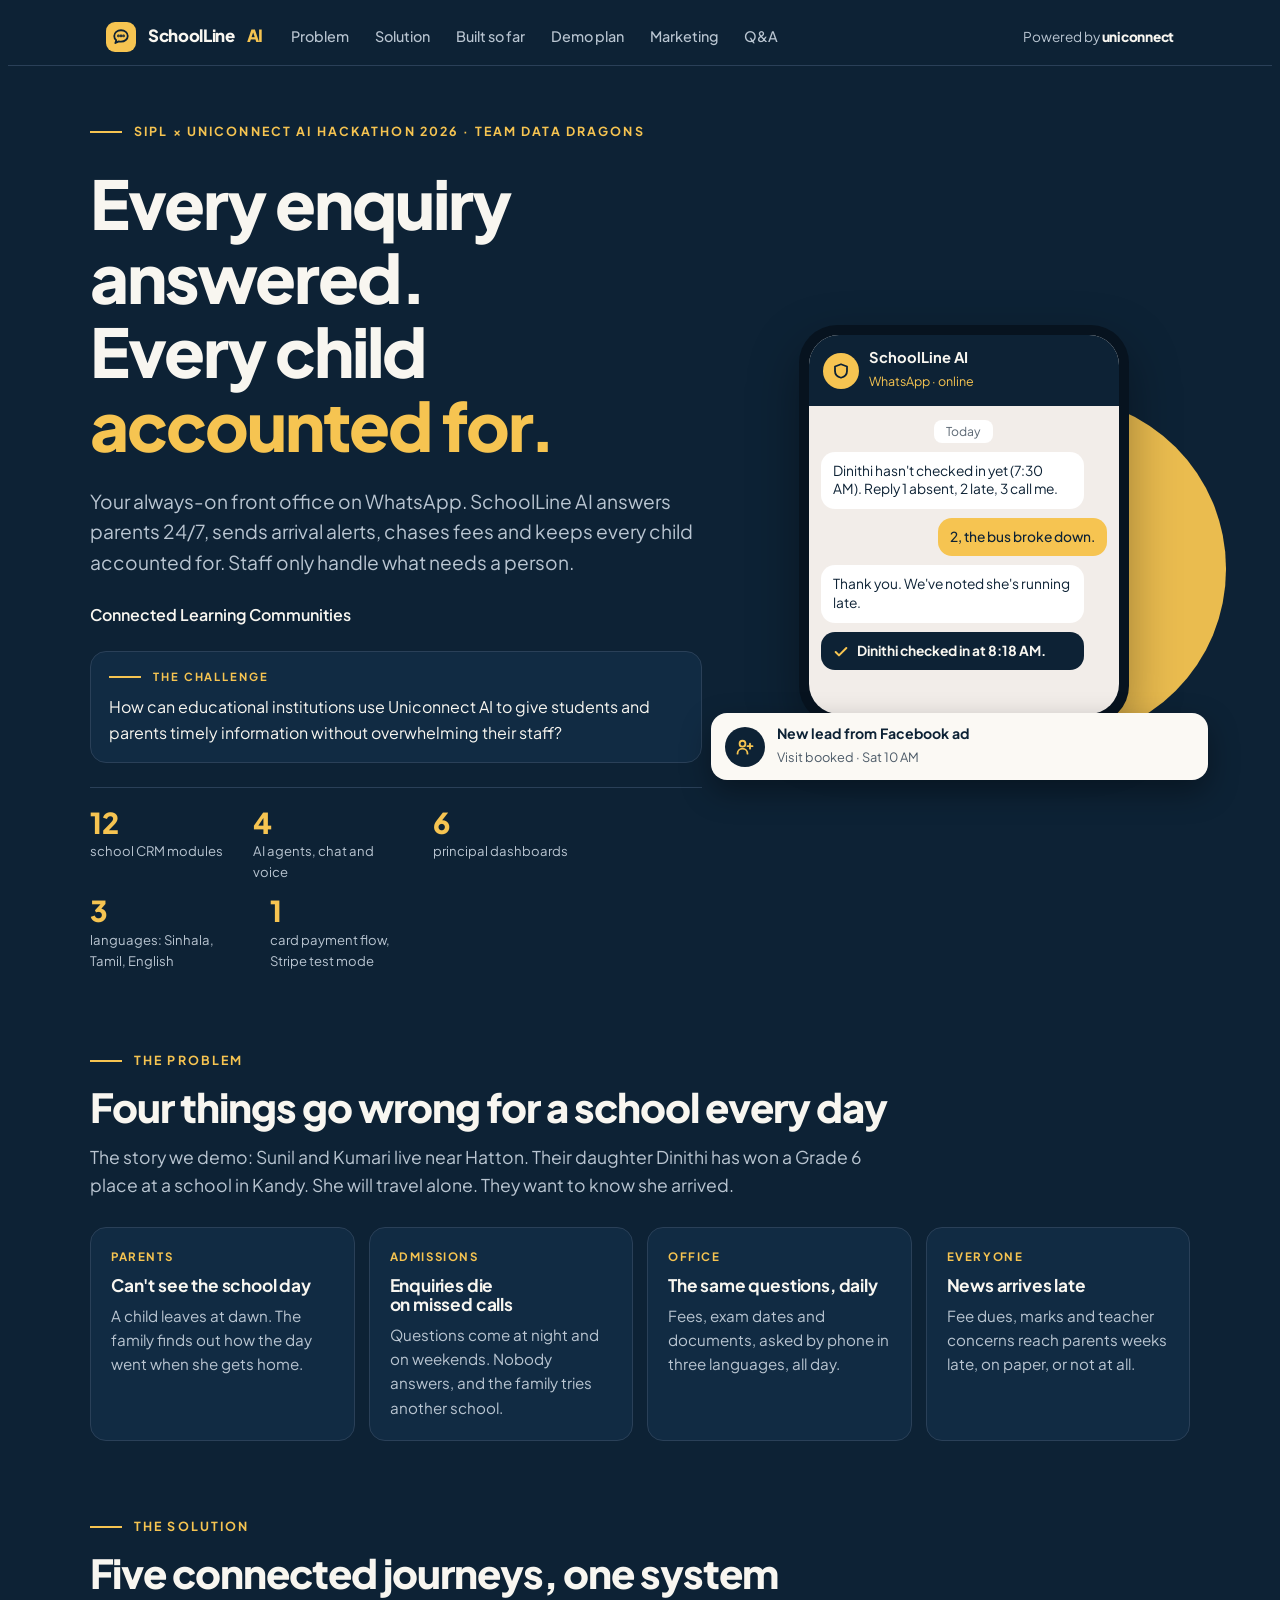
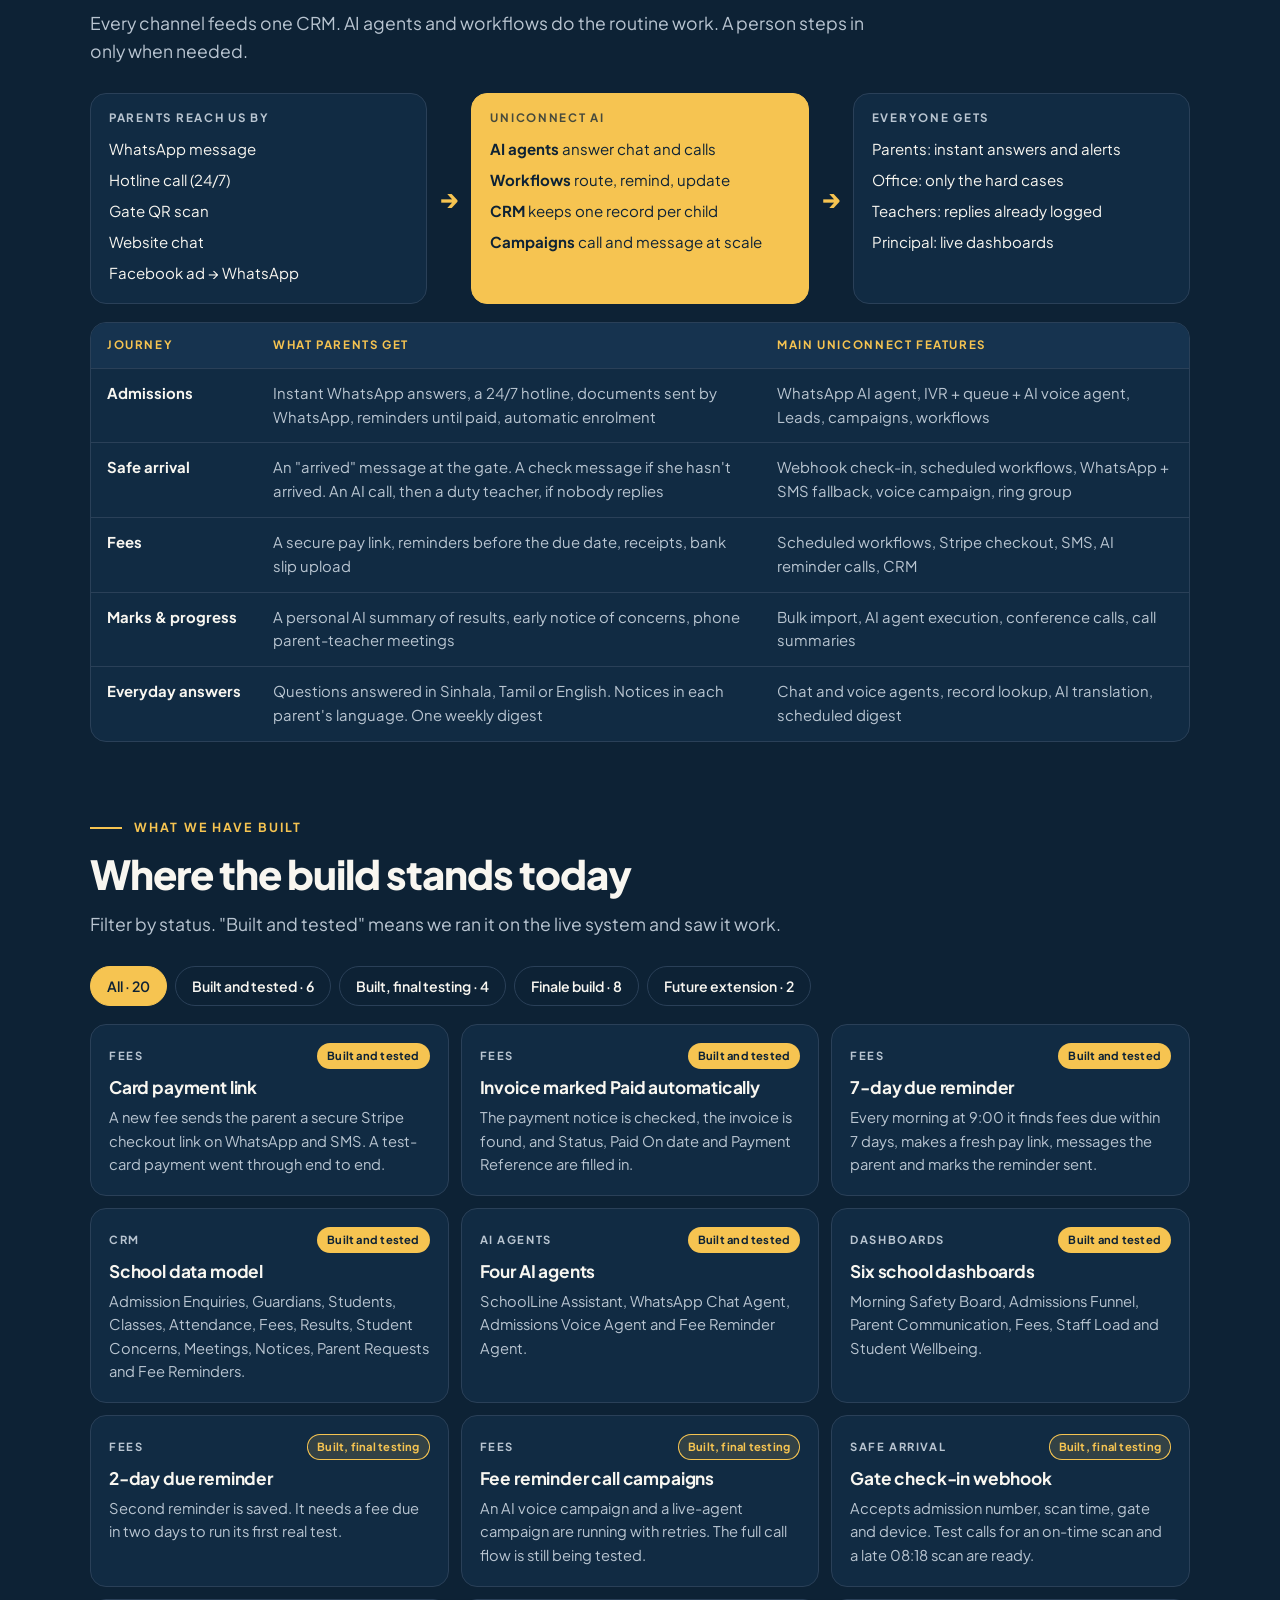
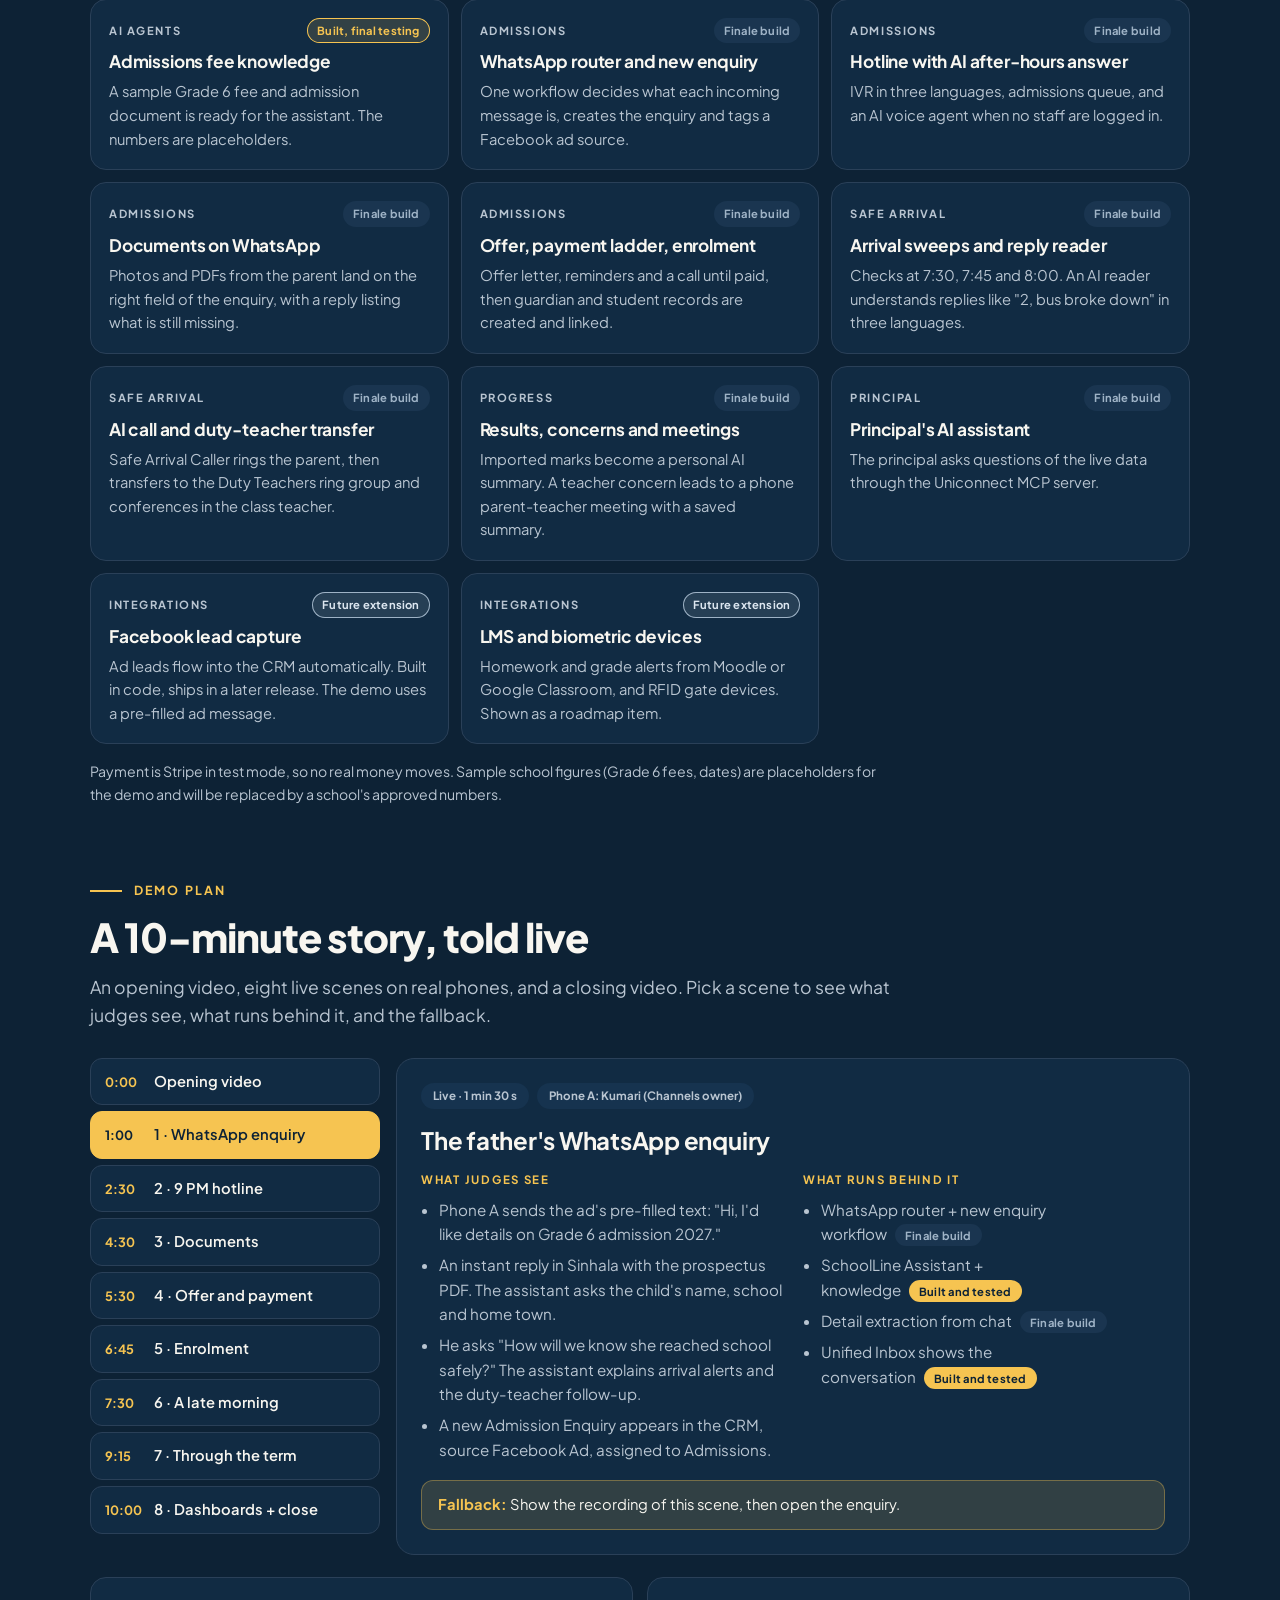
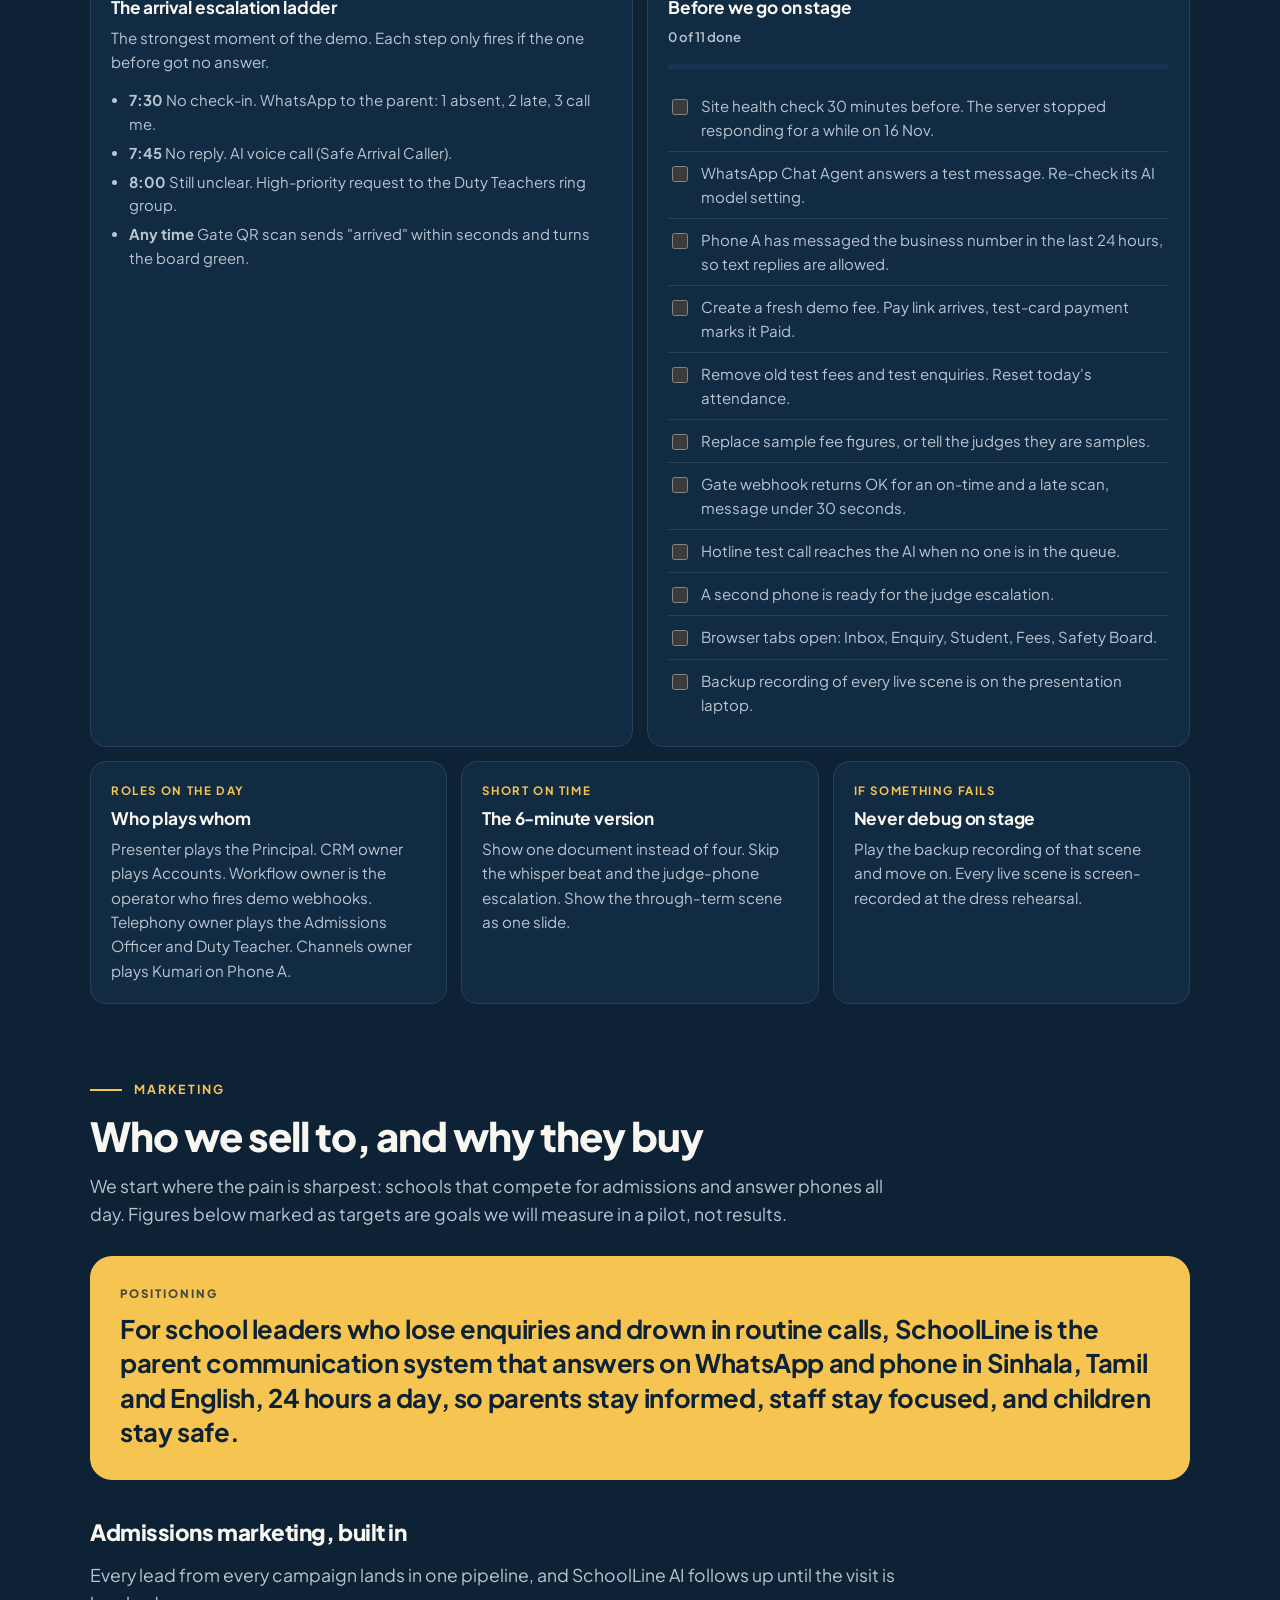
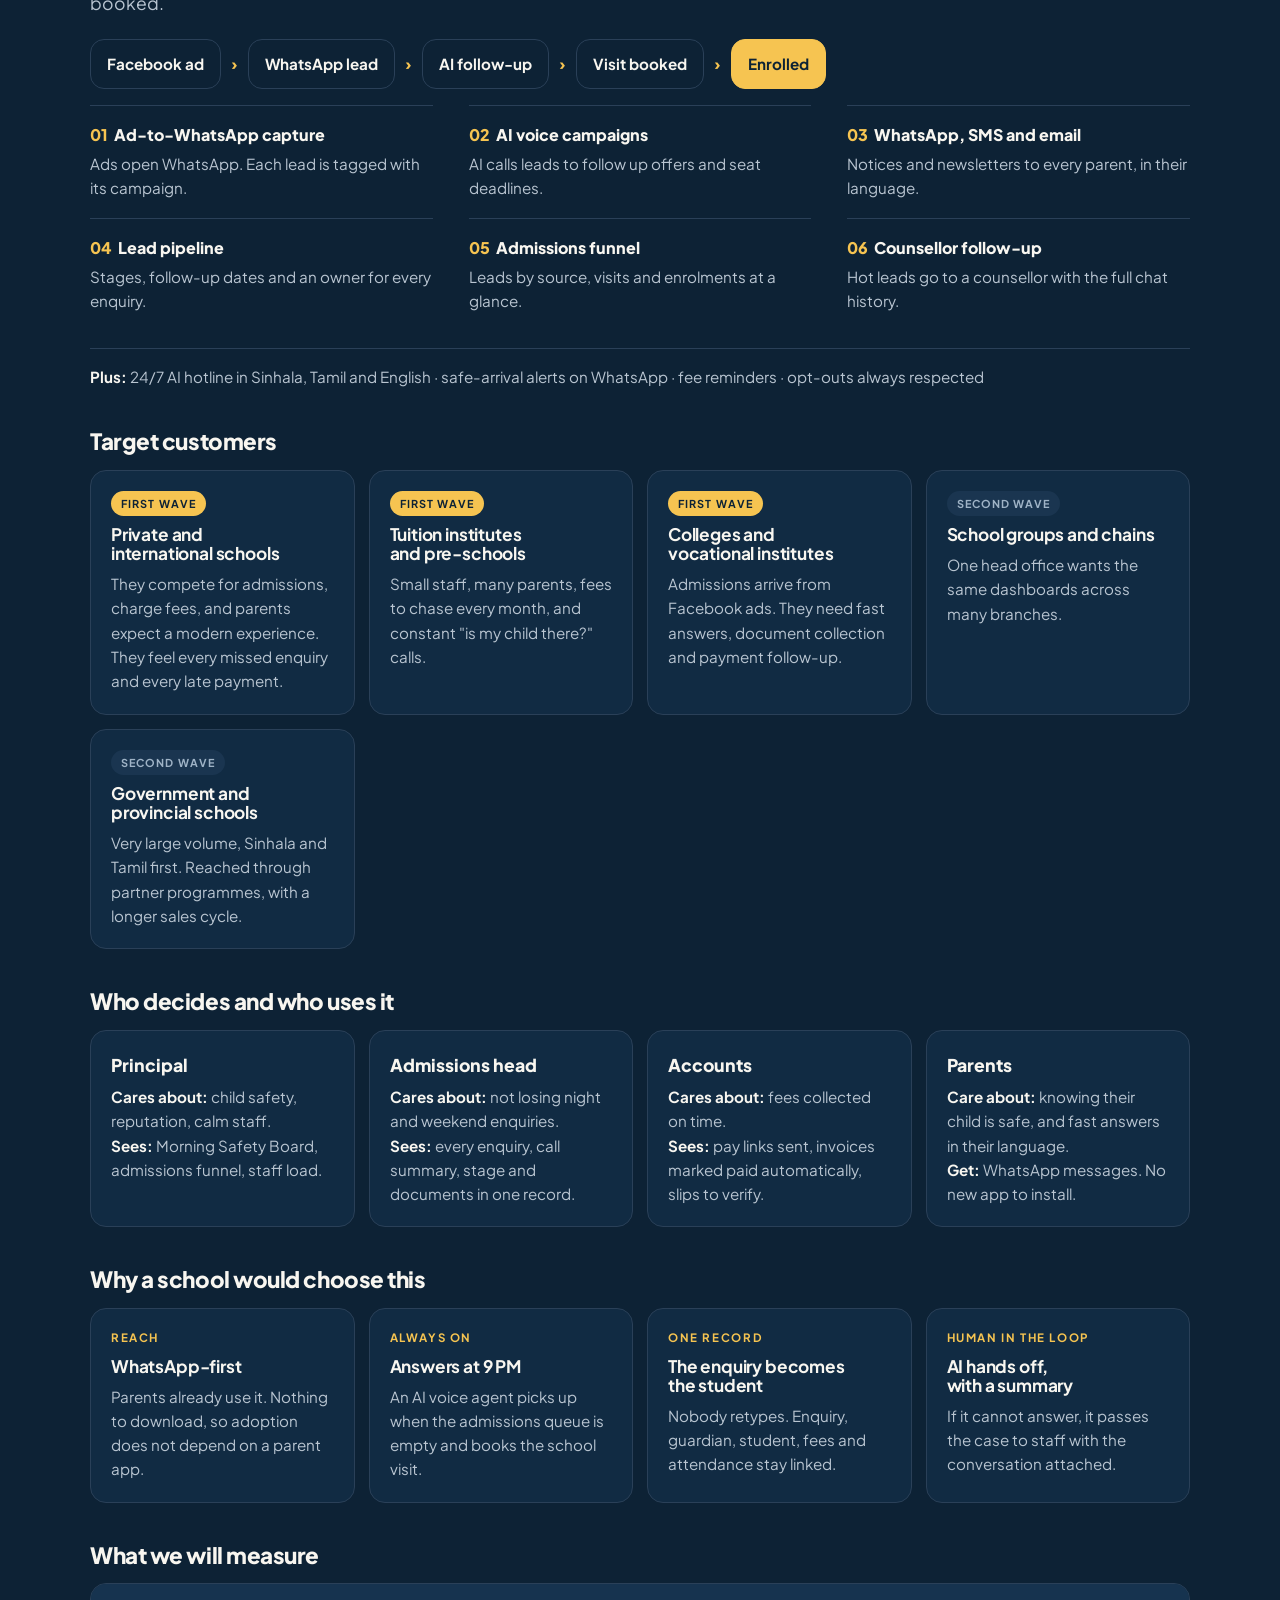
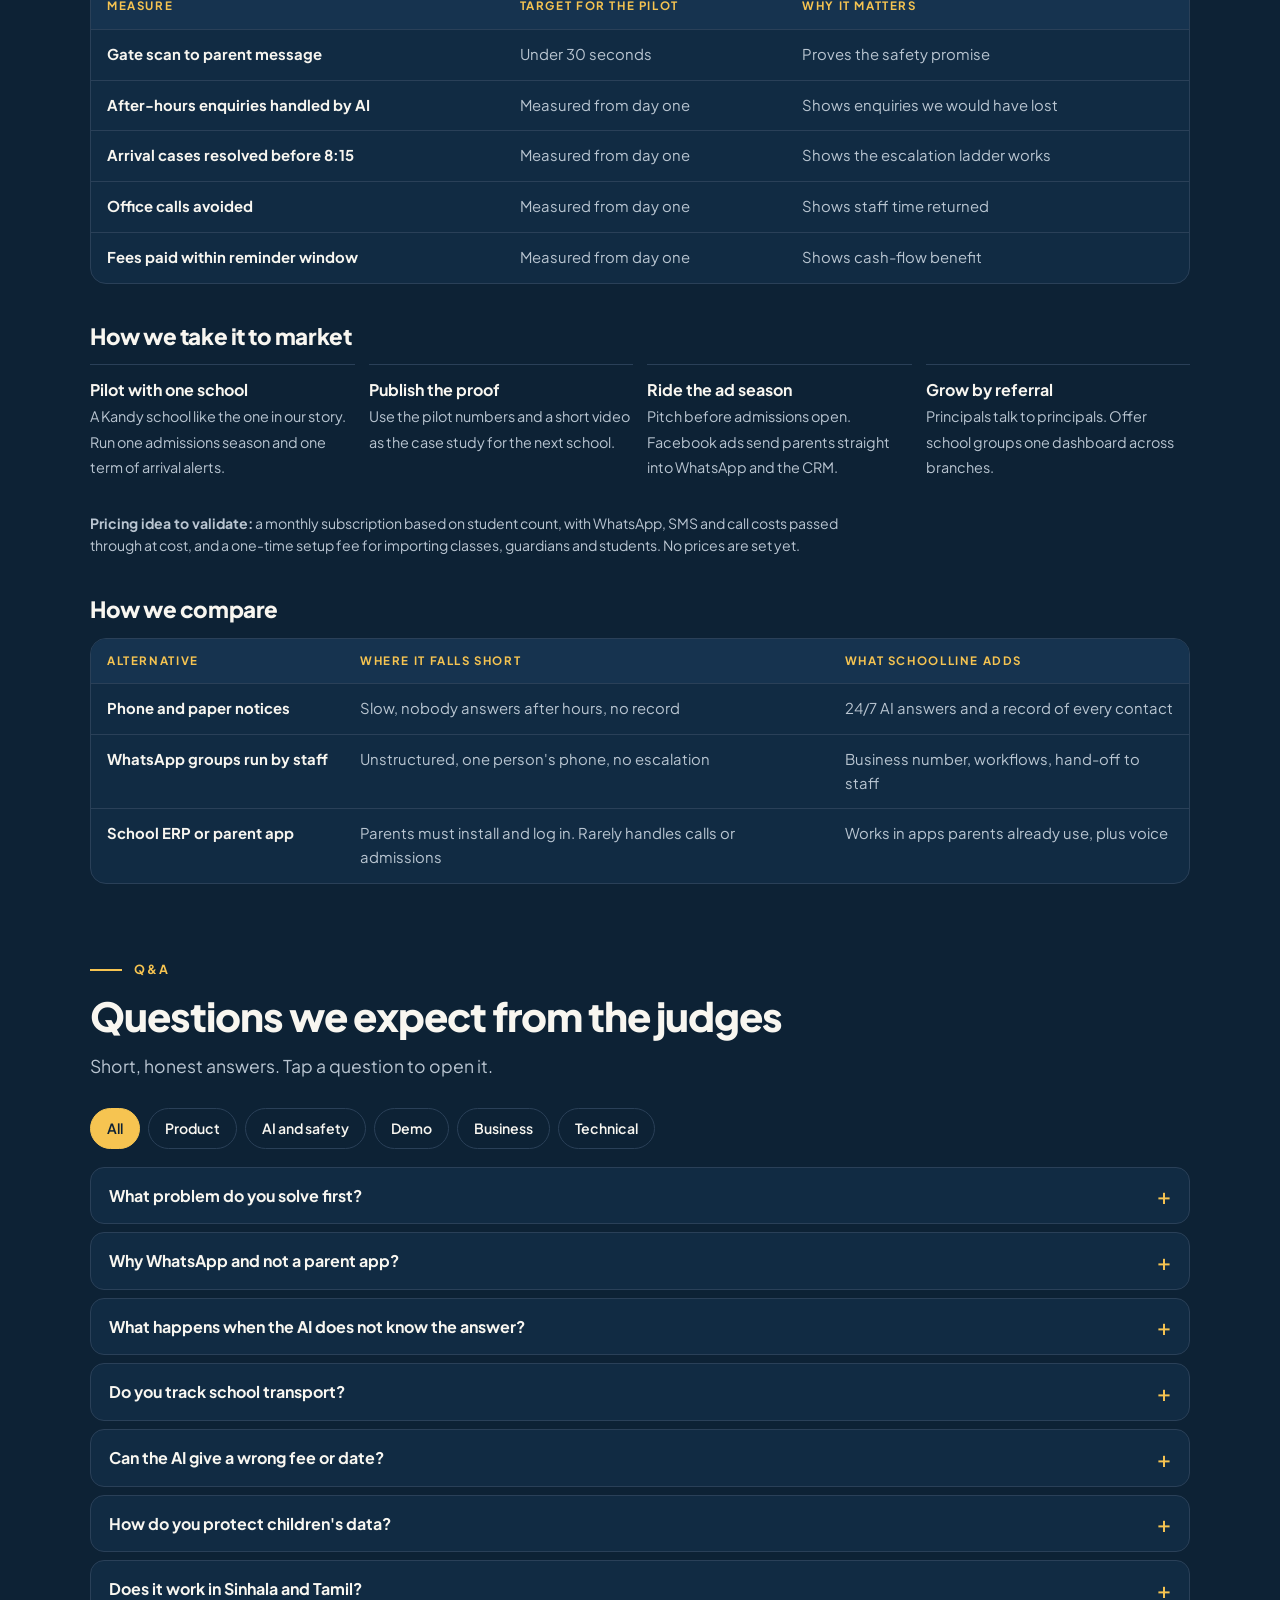
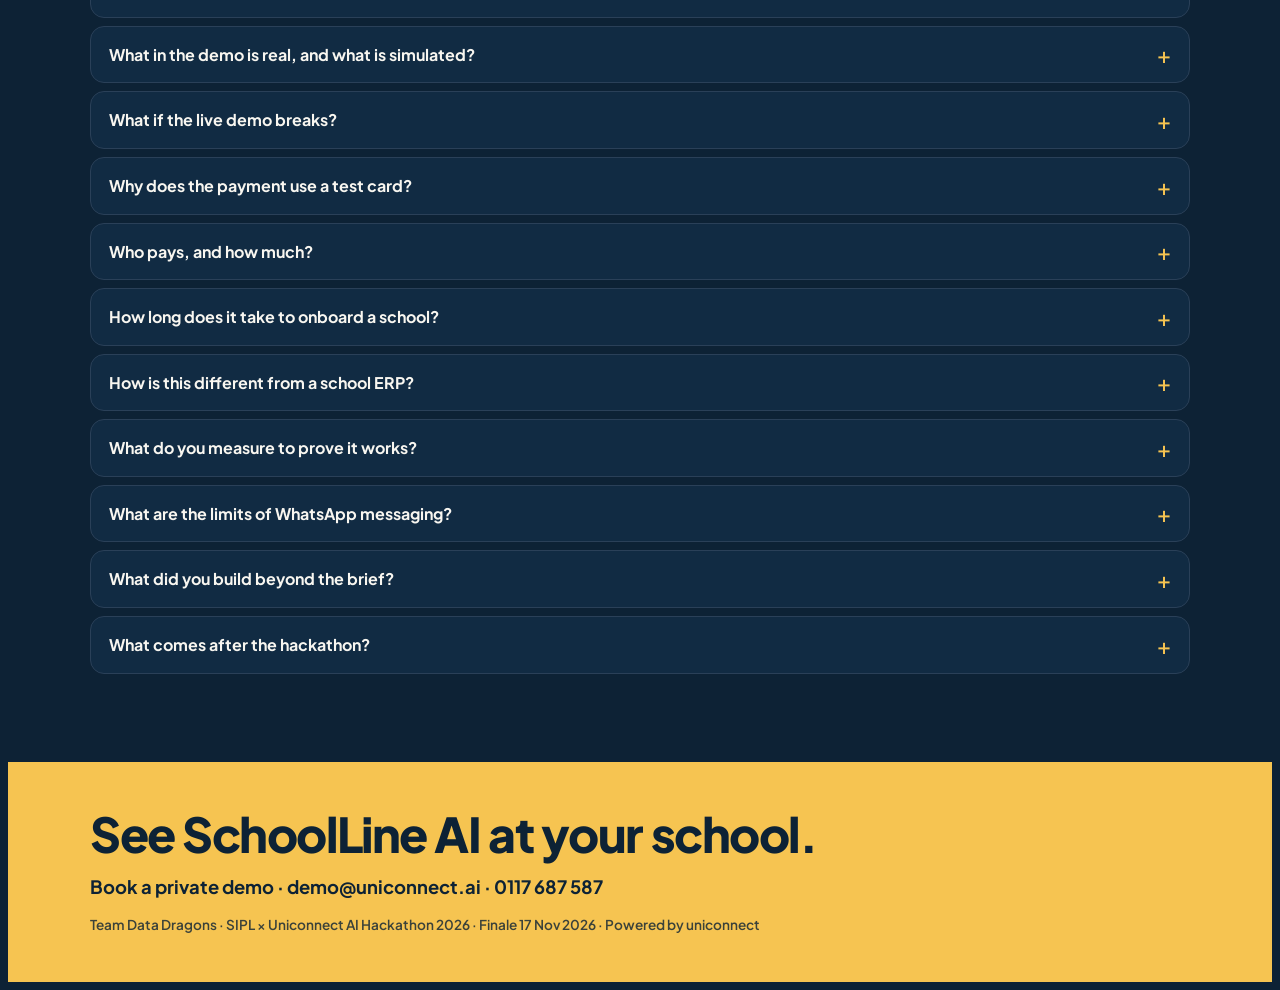
==== index.html @ f1847845 "UC-000: feat: add SchoolLine demo site" ====
<!doctype html>
<html lang="en">
<head>
<meta charset="utf-8">
<meta name="viewport" content="width=device-width, initial-scale=1, viewport-fit=cover">
<title>SchoolLine Demo Hub</title>
<link rel="stylesheet" href="https://fonts.googleapis.com/css2?family=Plus+Jakarta+Sans:wght@400;500;600;700;800&display=swap">
<style>
/* Look: matches the SchoolLine AI leaflet. Deep navy ground, warm yellow as the single accent, off-white type, cream chat panel.
   One committed dark theme by design. Layout: sticky nav > hero with phone mock > Problem > Solution > Built so far > Demo plan > Marketing > Q&A > yellow CTA band. */
:root{
  --bg:#0D2235; --surface:#112B43; --surface2:#16334F; --fg:#F8F6F0; --muted:#B9C5D1; --line:#2A4058;
  --accent:#F6C451; --accent-ink:#0D2235; --accent-soft:rgba(246,196,81,.14);
  --plan:#9FB3C6; --plan-soft:#1A3550; --poc:#DCE6F0; --poc-soft:rgba(220,230,240,.1);
  --cream:#F2EDE9; --ink:#0D2235; --rim:#07131F;
  --display:"Plus Jakarta Sans","Segoe UI",system-ui,sans-serif; --body:"Plus Jakarta Sans","Segoe UI",system-ui,sans-serif; --mono:"Plus Jakarta Sans","Segoe UI",system-ui,sans-serif;
  color-scheme:dark;
}
*{box-sizing:border-box}
html{scroll-behavior:smooth;scroll-padding-top:70px}
body{background:var(--bg);color:var(--fg);font-family:var(--body);font-size:16px;line-height:1.6;
  padding-left:max(16px,env(safe-area-inset-left,0px));padding-right:max(16px,env(safe-area-inset-right,0px));padding-block:0 0}
body::before{content:"";position:fixed;inset:0 0 auto;height:env(safe-area-inset-top,0px);z-index:30;background:var(--bg)}
h1,h2,h3{font-family:var(--display);line-height:1.1;text-wrap:balance;margin:0}
h1{font-size:clamp(2.4rem,6.4vw,4.2rem);font-weight:800;letter-spacing:-.03em}
h2{font-size:clamp(1.7rem,3.8vw,2.5rem);font-weight:800;letter-spacing:-.025em}
h3{font-size:1.08rem;font-weight:700;letter-spacing:-.01em}
h1 em,h2 em{font-style:normal;color:var(--accent)}
p{margin:0}
a{color:var(--accent)}
.wrap{max-width:1100px;margin-inline:auto}
.eyebrow{display:flex;align-items:center;gap:12px;font-size:.78rem;font-weight:700;letter-spacing:.17em;text-transform:uppercase;color:var(--accent)}
.eyebrow::before{content:"";width:32px;height:2px;background:var(--accent);flex:none}
.lede{font-size:1.1rem;color:var(--muted);max-width:62ch}
section{padding-block:68px 8px}
.sec-head{display:flex;flex-direction:column;gap:14px;margin-bottom:28px}

/* brand mark */
.logo{display:inline-flex;align-items:center;gap:12px;font-weight:800;font-size:1.25rem;letter-spacing:-.02em;white-space:nowrap;color:var(--fg);text-decoration:none}
.logo i{width:38px;height:38px;border-radius:11px;background:var(--accent);display:grid;place-items:center;flex:none}
.logo b{color:var(--accent);font-weight:800}

/* nav */
nav{position:sticky;top:env(safe-area-inset-top,0px);z-index:20;background:var(--bg);border-bottom:1px solid var(--line);margin-inline:calc(-1*max(16px,env(safe-area-inset-left,0px)))}
nav .in{max-width:1100px;margin-inline:auto;display:flex;gap:2px;overflow-x:auto;padding:10px max(16px,env(safe-area-inset-left,0px));align-items:center}
nav .logo{margin-right:14px;font-size:1.05rem}
nav .logo i{width:30px;height:30px;border-radius:9px}
nav a.l{white-space:nowrap;text-decoration:none;color:var(--muted);font-size:.9rem;font-weight:500;padding:7px 12px;border-radius:99px}
nav a.l:hover,nav a.l:focus-visible{background:var(--surface2);color:var(--fg);outline:none}
nav .pw{margin-left:auto;white-space:nowrap;font-size:.85rem;color:var(--muted);padding-left:14px}
nav .pw b{color:var(--fg);font-weight:800;letter-spacing:-.02em}

/* hero */
.hero{padding-block:56px 12px;display:grid;grid-template-columns:minmax(0,1.15fr) minmax(0,.85fr);gap:36px;align-items:center}
@media (max-width:900px){.hero{grid-template-columns:1fr}}
.hero-text{display:flex;flex-direction:column;gap:24px}
.hero .lede{font-size:1.2rem;color:var(--muted)}
.hero .sub-tag{font-weight:600;color:var(--fg)}
.facts{display:flex;flex-wrap:wrap;gap:14px 30px;border-top:1px solid var(--line);padding-top:20px}
.facts div{display:flex;flex-direction:column}
.facts b{font-size:1.8rem;line-height:1;font-weight:800;color:var(--accent)}
.facts span{font-size:.82rem;color:var(--muted);max-width:15ch;margin-top:4px}
.challenge{border:1px solid var(--line);border-radius:16px;padding:16px 18px;max-width:64ch;background:var(--surface)}
.challenge .eyebrow{margin-bottom:8px;font-size:.7rem}

/* phone mock (same chat as the leaflet) */
.phone-wrap{position:relative;display:grid;place-items:center;padding:12px 0 56px}
.phone-wrap::before{content:"";position:absolute;width:76%;aspect-ratio:1;border-radius:50%;background:var(--accent);right:-8%;top:18%;opacity:.95}
.phone{position:relative;width:min(100%,330px);background:var(--rim);border-radius:38px;padding:10px;box-shadow:0 20px 50px rgba(0,0,0,.35)}
.phone .scr{border-radius:30px;overflow:hidden;background:var(--cream)}
.ph-head{background:var(--bg);display:flex;align-items:center;gap:10px;padding:14px 14px}
.ph-head .av{width:36px;height:36px;border-radius:50%;background:var(--accent);display:grid;place-items:center;flex:none}
.ph-head b{display:block;font-size:.92rem;line-height:1.2}
.ph-head span{font-size:.78rem;color:var(--accent)}
.chat{padding:14px 12px 44px;display:flex;flex-direction:column;gap:9px;color:var(--ink);font-size:.86rem;line-height:1.35}
.chat .day{align-self:center;background:#fff;border-radius:8px;padding:3px 12px;font-size:.76rem;color:#5a6672}
.bub{border-radius:14px;padding:10px 12px;max-width:92%;background:#fff}
.bub.out{background:var(--accent);align-self:flex-end;font-weight:500}
.bub.dark{background:var(--bg);color:var(--fg);font-weight:700;display:flex;gap:8px;align-items:flex-start}
.bub.dark svg{flex:none;margin-top:2px}
.lead-card{position:absolute;left:-6%;right:-4%;bottom:0;background:#FBF9F4;color:var(--ink);border-radius:16px;padding:12px 14px;display:flex;gap:12px;align-items:center;box-shadow:0 12px 30px rgba(0,0,0,.35)}
.lead-card .ic{width:40px;height:40px;border-radius:50%;background:var(--bg);display:grid;place-items:center;flex:none}
.lead-card b{display:block;font-size:.88rem;line-height:1.25}
.lead-card span{font-size:.8rem;color:#4d5b68}
@media (max-width:900px){.lead-card{left:0;right:0}.phone-wrap::before{right:-2%}}

/* pipeline strip (from the leaflet) */
.pipe{display:flex;flex-wrap:wrap;gap:10px;align-items:center;margin-top:6px}
.pipe span{border:1px solid var(--line);border-radius:14px;padding:12px 16px;font-weight:700;text-align:center;font-size:.95rem}
.pipe span.last{background:var(--accent);color:var(--accent-ink);border-color:var(--accent)}
.pipe i{font-style:normal;color:var(--accent);font-weight:800}

/* grids + cards */
.grid{display:grid;gap:14px;grid-template-columns:repeat(auto-fit,minmax(230px,1fr))}
.card{background:var(--surface);border:1px solid var(--line);border-radius:16px;padding:20px;display:flex;flex-direction:column;gap:9px;min-width:0}
.card p{color:var(--muted);font-size:.95rem}
.card .k{font-size:.72rem;font-weight:700;color:var(--accent);letter-spacing:.14em;text-transform:uppercase}
.card ul{color:var(--muted)}

/* journeys table */
.tw{overflow-x:auto;border:1px solid var(--line);border-radius:16px;background:var(--surface)}
table{border-collapse:collapse;width:100%;min-width:680px;font-size:.93rem}
th,td{text-align:left;padding:13px 16px;border-bottom:1px solid var(--line);vertical-align:top}
th{font-size:.72rem;font-weight:700;text-transform:uppercase;letter-spacing:.14em;color:var(--accent);background:var(--surface2)}
td{color:var(--muted)}
tr:last-child td{border-bottom:0}
td:first-child{font-weight:700;white-space:nowrap;color:var(--fg)}

/* flow */
.flow{display:grid;grid-template-columns:1fr auto 1fr auto 1fr;gap:12px;align-items:stretch}
.flow .col{background:var(--surface);border:1px solid var(--line);border-radius:16px;padding:18px;min-width:0}
.flow .col h3{font-size:.72rem;text-transform:uppercase;letter-spacing:.15em;color:var(--muted);font-weight:700;margin-bottom:12px}
.flow .col.core{background:var(--accent);border-color:var(--accent);color:var(--accent-ink)}
.flow .col.core h3{color:var(--accent-ink);opacity:.75}
.flow ul{list-style:none;margin:0;padding:0;display:flex;flex-direction:column;gap:7px;font-size:.94rem}
.flow .arrow{align-self:center;color:var(--accent);font-size:1.6rem;font-weight:800}
@media (max-width:760px){.flow{grid-template-columns:1fr}.flow .arrow{transform:rotate(90deg);justify-self:center}}

/* status board */
.chips{display:flex;flex-wrap:wrap;gap:8px;margin-bottom:18px}
.chip{font:inherit;font-size:.88rem;font-weight:600;border:1px solid var(--line);background:transparent;color:var(--fg);padding:8px 16px;border-radius:99px;cursor:pointer}
.chip:hover{border-color:var(--accent)}
.chip[aria-pressed="true"]{background:var(--accent);border-color:var(--accent);color:var(--accent-ink)}
.chip:focus-visible,.scene-btn:focus-visible,summary:focus-visible,.check input:focus-visible{outline:2px solid var(--accent);outline-offset:2px}
.status-list{display:grid;gap:12px;grid-template-columns:repeat(auto-fill,minmax(300px,1fr))}
.item{background:var(--surface);border:1px solid var(--line);border-radius:16px;padding:18px;display:flex;flex-direction:column;gap:9px;min-width:0}
.item .top{display:flex;justify-content:space-between;gap:10px;align-items:center}
.item .area{font-size:.7rem;font-weight:700;text-transform:uppercase;letter-spacing:.14em;color:var(--muted)}
.item p{color:var(--muted);font-size:.92rem}
.badge{font-size:.7rem;font-weight:700;padding:4px 10px;border-radius:99px;white-space:nowrap;letter-spacing:.02em}
.b-built{background:var(--accent);color:var(--accent-ink)}
.b-testing{background:var(--accent-soft);color:var(--accent);box-shadow:inset 0 0 0 1px var(--accent)}
.b-planned{background:var(--plan-soft);color:var(--plan)}
.b-poc{background:var(--poc-soft);color:var(--poc);box-shadow:inset 0 0 0 1px var(--plan)}
.note{font-size:.88rem;color:var(--muted);margin-top:16px;max-width:80ch}

/* demo plan */
.demo{display:grid;grid-template-columns:290px 1fr;gap:16px;align-items:start}
@media (max-width:820px){.demo{grid-template-columns:1fr}}
.scenes{display:flex;flex-direction:column;gap:6px}
@media (max-width:820px){.scenes{flex-direction:row;overflow-x:auto;padding-bottom:6px}.scene-btn{min-width:210px}}
.scene-btn{font:inherit;text-align:left;border:1px solid var(--line);background:var(--surface);color:var(--fg);padding:11px 14px;border-radius:12px;cursor:pointer;display:flex;gap:12px;align-items:baseline}
.scene-btn .t{font-size:.8rem;font-weight:700;color:var(--accent);min-width:2.9em}
.scene-btn .n{font-size:.92rem;font-weight:600}
.scene-btn[aria-selected="true"]{border-color:var(--accent);background:var(--accent);color:var(--accent-ink)}
.scene-btn[aria-selected="true"] .t{color:var(--accent-ink)}
.panel{background:var(--surface);border:1px solid var(--line);border-radius:18px;padding:24px;display:flex;flex-direction:column;gap:18px;min-width:0}
.panel .meta{display:flex;flex-wrap:wrap;gap:8px;align-items:center}
.pill{font-size:.72rem;font-weight:700;padding:4px 12px;border-radius:99px;background:var(--surface2);color:var(--muted)}
.cols2{display:grid;gap:20px;grid-template-columns:repeat(auto-fit,minmax(240px,1fr))}
.panel h4{margin:0 0 8px;font-size:.72rem;text-transform:uppercase;letter-spacing:.15em;color:var(--accent);font-weight:700}
.panel ul{margin:0;padding-left:18px;display:flex;flex-direction:column;gap:7px;font-size:.95rem;color:var(--muted)}
.panel li .badge{margin-left:8px}
.fallback{background:var(--accent-soft);border:1px solid rgba(246,196,81,.35);border-radius:12px;padding:12px 16px;font-size:.92rem}
.fallback b{color:var(--accent)}
.ladder{display:grid;gap:14px;grid-template-columns:repeat(auto-fit,minmax(260px,1fr));margin-top:22px}
.check{display:flex;gap:10px;align-items:flex-start;padding:9px 0;border-bottom:1px solid var(--line);font-size:.94rem;cursor:pointer;color:var(--muted)}
.check:last-child{border-bottom:0}
.check input{margin-top:5px;accent-color:var(--accent);width:16px;height:16px;flex:none}
.check input:checked+span{text-decoration:line-through;opacity:.6}
.prog{font-size:.82rem;font-weight:600;color:var(--muted)}
.bar{height:6px;border-radius:99px;background:var(--surface2);overflow:hidden;margin:8px 0 6px}
.bar i{display:block;height:100%;background:var(--accent);width:0;transition:width .25s}

/* marketing */
.persona{display:flex;flex-direction:column;gap:6px}
.persona .who{font-weight:800;font-size:1.1rem}
.persona b{color:var(--fg)}
.seg-tier{font-size:.68rem;font-weight:700;letter-spacing:.1em;text-transform:uppercase;padding:4px 10px;border-radius:99px;width:fit-content;background:var(--accent);color:var(--accent-ink)}
.seg-tier.later{background:var(--plan-soft);color:var(--plan)}
.pos{background:var(--accent);color:var(--accent-ink);border-radius:22px;padding:30px;font-size:clamp(1.15rem,2.6vw,1.6rem);line-height:1.35;font-weight:700;letter-spacing:-.015em;margin-bottom:22px}
.pos small{display:block;font-size:.72rem;letter-spacing:.17em;text-transform:uppercase;margin-bottom:10px;font-weight:800;opacity:.75}
.sub{margin-top:40px;display:flex;flex-direction:column;gap:16px}
.sub>h3{font-size:1.4rem;font-weight:800;letter-spacing:-.02em}
.steps{display:grid;gap:14px;grid-template-columns:repeat(auto-fit,minmax(210px,1fr))}
.step{border-top:1px solid var(--line);padding-top:12px}
.step b{display:block;font-weight:700}
.step span{font-size:.9rem;color:var(--muted)}
.toolkit{display:grid;gap:0 36px;grid-template-columns:repeat(auto-fit,minmax(290px,1fr))}
.tk{border-top:1px solid var(--line);padding:16px 0 18px}
.tk b{font-weight:800}
.tk b i{font-style:normal;color:var(--accent);margin-right:6px}
.tk p{color:var(--muted);font-size:.95rem;margin-top:4px}
.plus{color:var(--muted);border-top:1px solid var(--line);padding-top:16px;font-size:.95rem}
.plus b{color:var(--fg)}

/* Q&A */
.qa{display:flex;flex-direction:column;gap:8px}
details{background:var(--surface);border:1px solid var(--line);border-radius:14px;padding:0 18px}
details[open]{border-color:var(--accent)}
summary{cursor:pointer;padding:15px 0;font-weight:700;list-style:none;display:flex;justify-content:space-between;gap:12px;align-items:center}
summary::-webkit-details-marker{display:none}
summary::after{content:"+";color:var(--accent);font-size:1.4rem;font-weight:500;flex:none;line-height:1}
details[open] summary::after{content:"–"}
details .ans{padding:0 0 18px;color:var(--muted);font-size:.96rem;max-width:75ch}
details .ans p+p{margin-top:8px}

/* closing CTA band, full width like the leaflet footer */
.cta{background:var(--accent);color:var(--accent-ink);margin:80px calc(-1*max(16px,env(safe-area-inset-left,0px))) 0;padding:46px max(16px,env(safe-area-inset-left,0px));padding-bottom:calc(46px + env(safe-area-inset-bottom,0px))}
.cta .in{max-width:1100px;margin-inline:auto;display:flex;flex-direction:column;gap:12px}
.cta h2{font-size:clamp(1.9rem,4.4vw,3rem);letter-spacing:-.03em}
.cta p{font-size:1.15rem;font-weight:700}
.cta small{font-size:.85rem;font-weight:600;opacity:.8}
@media (prefers-reduced-motion:reduce){html{scroll-behavior:auto}.bar i{transition:none}}
</style>
</head>
<body>
<nav><div class="in">
  <a class="logo" href="#top"><i aria-hidden="true"><svg width="18" height="18" viewBox="0 0 24 24" fill="none" stroke="#0D2235" stroke-width="2.4" stroke-linecap="round" stroke-linejoin="round"><path d="M12 3c5 0 9 3.4 9 7.6S17 18.2 12 18.2c-1 0-2-.1-2.9-.4L4.5 20l1.2-3.6C4 15.2 3 13 3 10.6 3 6.4 7 3 12 3z"/><circle cx="8.6" cy="10.6" r=".6" fill="#0D2235"/><circle cx="12" cy="10.6" r=".6" fill="#0D2235"/><circle cx="15.4" cy="10.6" r=".6" fill="#0D2235"/></svg></i>SchoolLine <b>AI</b></a>
  <a class="l" href="#problem">Problem</a><a class="l" href="#solution">Solution</a><a class="l" href="#progress">Built so far</a><a class="l" href="#demo">Demo plan</a><a class="l" href="#market">Marketing</a><a class="l" href="#qa">Q&amp;A</a>
  <span class="pw">Powered by <b>uniconnect</b></span>
</div></nav>

<main class="wrap">

<header class="hero" id="top">
  <div class="hero-text">
    <span class="eyebrow">SIPL × Uniconnect AI Hackathon 2026 · Team Data Dragons</span>
    <h1>Every enquiry answered. Every child <em>accounted for.</em></h1>
    <p class="lede">Your always-on front office on WhatsApp. SchoolLine AI answers parents 24/7, sends arrival alerts, chases fees and keeps every child accounted for. Staff only handle what needs a person.</p>
    <p class="sub-tag">Connected Learning Communities</p>
    <div class="challenge"><span class="eyebrow">The challenge</span>How can educational institutions use Uniconnect AI to give students and parents timely information without overwhelming their staff?</div>
    <div class="facts">
      <div><b>12</b><span>school CRM modules</span></div>
      <div><b>4</b><span>AI agents, chat and voice</span></div>
      <div><b>6</b><span>principal dashboards</span></div>
      <div><b>3</b><span>languages: Sinhala, Tamil, English</span></div>
      <div><b>1</b><span>card payment flow, Stripe test mode</span></div>
    </div>
  </div>
  <div class="phone-wrap" aria-label="Example WhatsApp conversation">
    <div class="phone">
      <div class="scr">
        <div class="ph-head"><span class="av"><svg width="18" height="18" viewBox="0 0 24 24" fill="none" stroke="#0D2235" stroke-width="2.4" stroke-linecap="round" stroke-linejoin="round"><path d="M12 3l8 3v6c0 4.5-3.2 7.8-8 9-4.8-1.2-8-4.5-8-9V6z"/></svg></span><div><b>SchoolLine AI</b><span>WhatsApp · online</span></div></div>
        <div class="chat">
          <span class="day">Today</span>
          <div class="bub">Dinithi hasn't checked in yet (7:30 AM). Reply 1 absent, 2 late, 3 call me.</div>
          <div class="bub out">2, the bus broke down.</div>
          <div class="bub">Thank you. We've noted she's running late.</div>
          <div class="bub dark"><svg width="16" height="16" viewBox="0 0 24 24" fill="none" stroke="#F6C451" stroke-width="3" stroke-linecap="round" stroke-linejoin="round"><path d="M4 12l5 5L20 6"/></svg>Dinithi checked in at 8:18 AM.</div>
        </div>
      </div>
    </div>
    <div class="lead-card"><span class="ic"><svg width="20" height="20" viewBox="0 0 24 24" fill="none" stroke="#F6C451" stroke-width="2.2" stroke-linecap="round" stroke-linejoin="round"><circle cx="9" cy="8" r="3.5"/><path d="M3 20c0-3.5 2.7-6 6-6s6 2.5 6 6M18 8v6M15 11h6"/></svg></span><div><b>New lead from Facebook ad</b><span>Visit booked · Sat 10 AM</span></div></div>
  </div>
</header>

<section id="problem">
  <div class="sec-head"><span class="eyebrow">The problem</span><h2>Four things go wrong for a school every day</h2>
  <p class="lede">The story we demo: Sunil and Kumari live near Hatton. Their daughter Dinithi has won a Grade 6 place at a school in Kandy. She will travel alone. They want to know she arrived.</p></div>
  <div class="grid">
    <div class="card"><span class="k">Parents</span><h3>Can't see the school day</h3><p>A child leaves at dawn. The family finds out how the day went when she gets home.</p></div>
    <div class="card"><span class="k">Admissions</span><h3>Enquiries die on missed calls</h3><p>Questions come at night and on weekends. Nobody answers, and the family tries another school.</p></div>
    <div class="card"><span class="k">Office</span><h3>The same questions, daily</h3><p>Fees, exam dates and documents, asked by phone in three languages, all day.</p></div>
    <div class="card"><span class="k">Everyone</span><h3>News arrives late</h3><p>Fee dues, marks and teacher concerns reach parents weeks late, on paper, or not at all.</p></div>
  </div>
</section>

<section id="solution">
  <div class="sec-head"><span class="eyebrow">The solution</span><h2>Five connected journeys, one system</h2>
  <p class="lede">Every channel feeds one CRM. AI agents and workflows do the routine work. A person steps in only when needed.</p></div>
  <div class="flow" aria-label="How SchoolLine works">
    <div class="col"><h3>Parents reach us by</h3><ul><li>WhatsApp message</li><li>Hotline call (24/7)</li><li>Gate QR scan</li><li>Website chat</li><li>Facebook ad → WhatsApp</li></ul></div>
    <div class="arrow" aria-hidden="true">→</div>
    <div class="col core"><h3>Uniconnect AI</h3><ul><li><b>AI agents</b> answer chat and calls</li><li><b>Workflows</b> route, remind, update</li><li><b>CRM</b> keeps one record per child</li><li><b>Campaigns</b> call and message at scale</li></ul></div>
    <div class="arrow" aria-hidden="true">→</div>
    <div class="col"><h3>Everyone gets</h3><ul><li>Parents: instant answers and alerts</li><li>Office: only the hard cases</li><li>Teachers: replies already logged</li><li>Principal: live dashboards</li></ul></div>
  </div>
  <div class="tw" style="margin-top:18px"><table>
    <thead><tr><th>Journey</th><th>What parents get</th><th>Main Uniconnect features</th></tr></thead>
    <tbody>
      <tr><td>Admissions</td><td>Instant WhatsApp answers, a 24/7 hotline, documents sent by WhatsApp, reminders until paid, automatic enrolment</td><td>WhatsApp AI agent, IVR + queue + AI voice agent, Leads, campaigns, workflows</td></tr>
      <tr><td>Safe arrival</td><td>An "arrived" message at the gate. A check message if she hasn't arrived. An AI call, then a duty teacher, if nobody replies</td><td>Webhook check-in, scheduled workflows, WhatsApp + SMS fallback, voice campaign, ring group</td></tr>
      <tr><td>Fees</td><td>A secure pay link, reminders before the due date, receipts, bank slip upload</td><td>Scheduled workflows, Stripe checkout, SMS, AI reminder calls, CRM</td></tr>
      <tr><td>Marks &amp; progress</td><td>A personal AI summary of results, early notice of concerns, phone parent-teacher meetings</td><td>Bulk import, AI agent execution, conference calls, call summaries</td></tr>
      <tr><td>Everyday answers</td><td>Questions answered in Sinhala, Tamil or English. Notices in each parent's language. One weekly digest</td><td>Chat and voice agents, record lookup, AI translation, scheduled digest</td></tr>
    </tbody></table></div>
</section>

<section id="progress">
  <div class="sec-head"><span class="eyebrow">What we have built</span><h2>Where the build stands today</h2>
  <p class="lede">Filter by status. "Built and tested" means we ran it on the live system and saw it work.</p></div>
  <div class="chips" id="chips" role="group" aria-label="Filter by status"></div>
  <div class="status-list" id="status-list"></div>
  <p class="note">Payment is Stripe in test mode, so no real money moves. Sample school figures (Grade 6 fees, dates) are placeholders for the demo and will be replaced by a school's approved numbers.</p>
</section>

<section id="demo">
  <div class="sec-head"><span class="eyebrow">Demo plan</span><h2>A 10-minute story, told live</h2>
  <p class="lede">An opening video, eight live scenes on real phones, and a closing video. Pick a scene to see what judges see, what runs behind it, and the fallback.</p></div>
  <div class="demo">
    <div class="scenes" id="scenes" role="tablist" aria-label="Demo scenes"></div>
    <div class="panel" id="scene-panel" role="tabpanel" aria-live="polite"></div>
  </div>

  <div class="ladder">
    <div class="card">
      <h3>The arrival escalation ladder</h3>
      <p>The strongest moment of the demo. Each step only fires if the one before got no answer.</p>
      <ul style="margin:6px 0 0;padding-left:18px;font-size:.93rem;display:flex;flex-direction:column;gap:5px">
        <li><b>7:30</b> No check-in. WhatsApp to the parent: 1 absent, 2 late, 3 call me.</li>
        <li><b>7:45</b> No reply. AI voice call (Safe Arrival Caller).</li>
        <li><b>8:00</b> Still unclear. High-priority request to the Duty Teachers ring group.</li>
        <li><b>Any time</b> Gate QR scan sends "arrived" within seconds and turns the board green.</li>
      </ul>
    </div>
    <div class="card">
      <h3>Before we go on stage</h3>
      <div class="prog" id="prog">0 of 0 done</div><div class="bar"><i id="bar"></i></div>
      <div id="checks"></div>
    </div>
  </div>
  <div class="grid" style="margin-top:14px">
    <div class="card"><span class="k">Roles on the day</span><h3>Who plays whom</h3><p>Presenter plays the Principal. CRM owner plays Accounts. Workflow owner is the operator who fires demo webhooks. Telephony owner plays the Admissions Officer and Duty Teacher. Channels owner plays Kumari on Phone A.</p></div>
    <div class="card"><span class="k">Short on time</span><h3>The 6-minute version</h3><p>Show one document instead of four. Skip the whisper beat and the judge-phone escalation. Show the through-term scene as one slide.</p></div>
    <div class="card"><span class="k">If something fails</span><h3>Never debug on stage</h3><p>Play the backup recording of that scene and move on. Every live scene is screen-recorded at the dress rehearsal.</p></div>
  </div>
</section>

<section id="market">
  <div class="sec-head"><span class="eyebrow">Marketing</span><h2>Who we sell to, and why they buy</h2>
  <p class="lede">We start where the pain is sharpest: schools that compete for admissions and answer phones all day. Figures below marked as targets are goals we will measure in a pilot, not results.</p></div>

  <div class="pos"><small>Positioning</small>For school leaders who lose enquiries and drown in routine calls, SchoolLine is the parent communication system that answers on WhatsApp and phone in Sinhala, Tamil and English, 24 hours a day, so parents stay informed, staff stay focused, and children stay safe.</div>

  <div class="sub">
    <h3>Admissions marketing, built in</h3>
    <p class="lede">Every lead from every campaign lands in one pipeline, and SchoolLine AI follows up until the visit is booked.</p>
    <div class="pipe"><span>Facebook ad</span><i>›</i><span>WhatsApp lead</span><i>›</i><span>AI follow-up</span><i>›</i><span>Visit booked</span><i>›</i><span class="last">Enrolled</span></div>
    <div class="toolkit">
      <div class="tk"><b><i>01</i>Ad-to-WhatsApp capture</b><p>Ads open WhatsApp. Each lead is tagged with its campaign.</p></div>
      <div class="tk"><b><i>02</i>AI voice campaigns</b><p>AI calls leads to follow up offers and seat deadlines.</p></div>
      <div class="tk"><b><i>03</i>WhatsApp, SMS and email</b><p>Notices and newsletters to every parent, in their language.</p></div>
      <div class="tk"><b><i>04</i>Lead pipeline</b><p>Stages, follow-up dates and an owner for every enquiry.</p></div>
      <div class="tk"><b><i>05</i>Admissions funnel</b><p>Leads by source, visits and enrolments at a glance.</p></div>
      <div class="tk"><b><i>06</i>Counsellor follow-up</b><p>Hot leads go to a counsellor with the full chat history.</p></div>
    </div>
    <p class="plus"><b>Plus:</b> 24/7 AI hotline in Sinhala, Tamil and English · safe-arrival alerts on WhatsApp · fee reminders · opt-outs always respected</p>
  </div>

  <div class="sub"><h3>Target customers</h3>
  <div class="grid">
    <div class="card"><span class="seg-tier">First wave</span><h3>Private and international schools</h3><p>They compete for admissions, charge fees, and parents expect a modern experience. They feel every missed enquiry and every late payment.</p></div>
    <div class="card"><span class="seg-tier">First wave</span><h3>Tuition institutes and pre-schools</h3><p>Small staff, many parents, fees to chase every month, and constant "is my child there?" calls.</p></div>
    <div class="card"><span class="seg-tier">First wave</span><h3>Colleges and vocational institutes</h3><p>Admissions arrive from Facebook ads. They need fast answers, document collection and payment follow-up.</p></div>
    <div class="card"><span class="seg-tier later">Second wave</span><h3>School groups and chains</h3><p>One head office wants the same dashboards across many branches.</p></div>
    <div class="card"><span class="seg-tier later">Second wave</span><h3>Government and provincial schools</h3><p>Very large volume, Sinhala and Tamil first. Reached through partner programmes, with a longer sales cycle.</p></div>
  </div>
  </div>

  <div class="sub">
    <h3>Who decides and who uses it</h3>
    <div class="grid">
      <div class="card persona"><span class="who">Principal</span><p><b>Cares about:</b> child safety, reputation, calm staff.<br><b>Sees:</b> Morning Safety Board, admissions funnel, staff load.</p></div>
      <div class="card persona"><span class="who">Admissions head</span><p><b>Cares about:</b> not losing night and weekend enquiries.<br><b>Sees:</b> every enquiry, call summary, stage and documents in one record.</p></div>
      <div class="card persona"><span class="who">Accounts</span><p><b>Cares about:</b> fees collected on time.<br><b>Sees:</b> pay links sent, invoices marked paid automatically, slips to verify.</p></div>
      <div class="card persona"><span class="who">Parents</span><p><b>Care about:</b> knowing their child is safe, and fast answers in their language.<br><b>Get:</b> WhatsApp messages. No new app to install.</p></div>
    </div>
  </div>

  <div class="sub">
    <h3>Why a school would choose this</h3>
    <div class="grid">
      <div class="card"><span class="k">Reach</span><h3>WhatsApp-first</h3><p>Parents already use it. Nothing to download, so adoption does not depend on a parent app.</p></div>
      <div class="card"><span class="k">Always on</span><h3>Answers at 9 PM</h3><p>An AI voice agent picks up when the admissions queue is empty and books the school visit.</p></div>
      <div class="card"><span class="k">One record</span><h3>The enquiry becomes the student</h3><p>Nobody retypes. Enquiry, guardian, student, fees and attendance stay linked.</p></div>
      <div class="card"><span class="k">Human in the loop</span><h3>AI hands off, with a summary</h3><p>If it cannot answer, it passes the case to staff with the conversation attached.</p></div>
    </div>
  </div>

  <div class="sub">
    <h3>What we will measure</h3>
    <div class="tw"><table>
      <thead><tr><th>Measure</th><th>Target for the pilot</th><th>Why it matters</th></tr></thead>
      <tbody>
        <tr><td>Gate scan to parent message</td><td>Under 30 seconds</td><td>Proves the safety promise</td></tr>
        <tr><td>After-hours enquiries handled by AI</td><td>Measured from day one</td><td>Shows enquiries we would have lost</td></tr>
        <tr><td>Arrival cases resolved before 8:15</td><td>Measured from day one</td><td>Shows the escalation ladder works</td></tr>
        <tr><td>Office calls avoided</td><td>Measured from day one</td><td>Shows staff time returned</td></tr>
        <tr><td>Fees paid within reminder window</td><td>Measured from day one</td><td>Shows cash-flow benefit</td></tr>
      </tbody></table></div>
  </div>

  <div class="sub">
    <h3>How we take it to market</h3>
    <div class="steps">
      <div class="step"><b>Pilot with one school</b><span>A Kandy school like the one in our story. Run one admissions season and one term of arrival alerts.</span></div>
      <div class="step"><b>Publish the proof</b><span>Use the pilot numbers and a short video as the case study for the next school.</span></div>
      <div class="step"><b>Ride the ad season</b><span>Pitch before admissions open. Facebook ads send parents straight into WhatsApp and the CRM.</span></div>
      <div class="step"><b>Grow by referral</b><span>Principals talk to principals. Offer school groups one dashboard across branches.</span></div>
    </div>
    <p class="note"><b>Pricing idea to validate:</b> a monthly subscription based on student count, with WhatsApp, SMS and call costs passed through at cost, and a one-time setup fee for importing classes, guardians and students. No prices are set yet.</p>
  </div>

  <div class="sub">
    <h3>How we compare</h3>
    <div class="tw"><table>
      <thead><tr><th>Alternative</th><th>Where it falls short</th><th>What SchoolLine adds</th></tr></thead>
      <tbody>
        <tr><td>Phone and paper notices</td><td>Slow, nobody answers after hours, no record</td><td>24/7 AI answers and a record of every contact</td></tr>
        <tr><td>WhatsApp groups run by staff</td><td>Unstructured, one person's phone, no escalation</td><td>Business number, workflows, hand-off to staff</td></tr>
        <tr><td>School ERP or parent app</td><td>Parents must install and log in. Rarely handles calls or admissions</td><td>Works in apps parents already use, plus voice</td></tr>
      </tbody></table></div>
  </div>
</section>

<section id="qa">
  <div class="sec-head"><span class="eyebrow">Q&amp;A</span><h2>Questions we expect from the judges</h2>
  <p class="lede">Short, honest answers. Tap a question to open it.</p></div>
  <div class="chips" id="qchips" role="group" aria-label="Filter questions"></div>
  <div class="qa" id="qa-list"></div>
</section>

</main>
<div class="cta"><div class="in">
  <h2>See SchoolLine AI at your school.</h2>
  <p>Book a private demo · demo@uniconnect.ai · 0117 687 587</p>
  <small>Team Data Dragons · SIPL × Uniconnect AI Hackathon 2026 · Finale 17 Nov 2026 · Powered by uniconnect</small>
</div></div>

<script>
// ---------- Status board (edit this list as the build moves) ----------
var STATUS = {built:"Built and tested", testing:"Built, final testing", planned:"Finale build", poc:"Future extension"};
var ITEMS = [
 {s:"built",a:"Fees",t:"Card payment link",d:"A new fee sends the parent a secure Stripe checkout link on WhatsApp and SMS. A test-card payment went through end to end."},
 {s:"built",a:"Fees",t:"Invoice marked Paid automatically",d:"The payment notice is checked, the invoice is found, and Status, Paid On date and Payment Reference are filled in."},
 {s:"built",a:"Fees",t:"7-day due reminder",d:"Every morning at 9:00 it finds fees due within 7 days, makes a fresh pay link, messages the parent and marks the reminder sent."},
 {s:"built",a:"CRM",t:"School data model",d:"Admission Enquiries, Guardians, Students, Classes, Attendance, Fees, Results, Student Concerns, Meetings, Notices, Parent Requests and Fee Reminders."},
 {s:"built",a:"AI agents",t:"Four AI agents",d:"SchoolLine Assistant, WhatsApp Chat Agent, Admissions Voice Agent and Fee Reminder Agent."},
 {s:"built",a:"Dashboards",t:"Six school dashboards",d:"Morning Safety Board, Admissions Funnel, Parent Communication, Fees, Staff Load and Student Wellbeing."},
 {s:"testing",a:"Fees",t:"2-day due reminder",d:"Second reminder is saved. It needs a fee due in two days to run its first real test."},
 {s:"testing",a:"Fees",t:"Fee reminder call campaigns",d:"An AI voice campaign and a live-agent campaign are running with retries. The full call flow is still being tested."},
 {s:"testing",a:"Safe arrival",t:"Gate check-in webhook",d:"Accepts admission number, scan time, gate and device. Test calls for an on-time scan and a late 08:18 scan are ready."},
 {s:"testing",a:"AI agents",t:"Admissions fee knowledge",d:"A sample Grade 6 fee and admission document is ready for the assistant. The numbers are placeholders."},
 {s:"planned",a:"Admissions",t:"WhatsApp router and new enquiry",d:"One workflow decides what each incoming message is, creates the enquiry and tags a Facebook ad source."},
 {s:"planned",a:"Admissions",t:"Hotline with AI after-hours answer",d:"IVR in three languages, admissions queue, and an AI voice agent when no staff are logged in."},
 {s:"planned",a:"Admissions",t:"Documents on WhatsApp",d:"Photos and PDFs from the parent land on the right field of the enquiry, with a reply listing what is still missing."},
 {s:"planned",a:"Admissions",t:"Offer, payment ladder, enrolment",d:"Offer letter, reminders and a call until paid, then guardian and student records are created and linked."},
 {s:"planned",a:"Safe arrival",t:"Arrival sweeps and reply reader",d:"Checks at 7:30, 7:45 and 8:00. An AI reader understands replies like \"2, bus broke down\" in three languages."},
 {s:"planned",a:"Safe arrival",t:"AI call and duty-teacher transfer",d:"Safe Arrival Caller rings the parent, then transfers to the Duty Teachers ring group and conferences in the class teacher."},
 {s:"planned",a:"Progress",t:"Results, concerns and meetings",d:"Imported marks become a personal AI summary. A teacher concern leads to a phone parent-teacher meeting with a saved summary."},
 {s:"planned",a:"Principal",t:"Principal's AI assistant",d:"The principal asks questions of the live data through the Uniconnect MCP server."},
 {s:"poc",a:"Integrations",t:"Facebook lead capture",d:"Ad leads flow into the CRM automatically. Built in code, ships in a later release. The demo uses a pre-filled ad message."},
 {s:"poc",a:"Integrations",t:"LMS and biometric devices",d:"Homework and grade alerts from Moodle or Google Classroom, and RFID gate devices. Shown as a roadmap item."}
];
var cur = "all";
function renderStatus(){
  var chips = document.getElementById("chips"), list = document.getElementById("status-list");
  var keys = ["all","built","testing","planned","poc"], html = "";
  keys.forEach(function(k){
    var n = k==="all" ? ITEMS.length : ITEMS.filter(function(i){return i.s===k}).length;
    html += '<button class="chip" type="button" data-k="'+k+'" aria-pressed="'+(cur===k)+'">'+(k==="all"?"All":STATUS[k])+' · '+n+'</button>';
  });
  chips.innerHTML = html;
  list.innerHTML = ITEMS.filter(function(i){return cur==="all"||i.s===cur}).map(function(i){
    return '<div class="item"><div class="top"><span class="area">'+i.a+'</span><span class="badge b-'+i.s+'">'+STATUS[i.s]+'</span></div><h3>'+i.t+'</h3><p>'+i.d+'</p></div>';
  }).join("");
}
document.getElementById("chips").addEventListener("click", function(e){
  var b = e.target.closest("button"); if(!b) return; cur = b.dataset.k; renderStatus();
});

// ---------- Demo scenes ----------
var SCENES = [
 {t:"0:00",n:"Opening video",kind:"Video · about 60 s",who:"Not live",title:"The night-time worry",
  see:["Night in the family kitchen. Sunil and Kumari talk about a good Grade 6 school.","Kumari asks: \"How will we even know she reached school?\"","Sunil sees the school's Facebook ad and taps Send WhatsApp message.","The video cuts to the live screen as he presses Send."],
  behind:[["The school does not provide transport. Travel shows up only in the video.",""],["The Facebook ad shows only in the video.",""]],
  fb:"Video is saved on the presentation laptop."},
 {t:"1:00",n:"1 · WhatsApp enquiry",kind:"Live · 1 min 30 s",who:"Phone A: Kumari (Channels owner)",title:"The father's WhatsApp enquiry",
  see:["Phone A sends the ad's pre-filled text: \"Hi, I'd like details on Grade 6 admission 2027.\"","An instant reply in Sinhala with the prospectus PDF. The assistant asks the child's name, school and home town.","He asks \"How will we know she reached school safely?\" The assistant explains arrival alerts and the duty-teacher follow-up.","A new Admission Enquiry appears in the CRM, source Facebook Ad, assigned to Admissions."],
  behind:[["WhatsApp router + new enquiry workflow","planned"],["SchoolLine Assistant + knowledge","built"],["Detail extraction from chat","planned"],["Unified Inbox shows the conversation","built"]],
  fb:"Show the recording of this scene, then open the enquiry."},
 {t:"2:30",n:"2 · 9 PM hotline",kind:"Live · 2 min",who:"Phone A calls · Telephony owner",title:"No staff, and the AI answers",
  see:["Kumari calls the hotline and picks Admissions in the IVR menu.","Nobody is logged in to the queue. After 15 seconds the AI voice agent answers.","It already knows them from the WhatsApp enquiry. It answers fees, hours and attendance policy, and books a Saturday 10 AM visit.","The call summary lands on the enquiry, the stage becomes Visit booked, and a WhatsApp confirmation arrives."],
  behind:[["Hotline IVR and queue overflow to AI","planned"],["Admissions Voice Agent with caller lookup","built"],["Recording, transcript, AI summary","built"],["Supervisor whisper to the officer (optional beat)","built"]],
  fb:"Play the recorded call and show the summary on the enquiry."},
 {t:"4:30",n:"3 · Documents",kind:"Live · 1 min",who:"Phone A",title:"Documents sent on WhatsApp",
  see:["Kumari sends photos of the birth certificate, Grade 5 report and scholarship sheet.","Each file lands on the enquiry. Reply: \"Received 3 of 4. Still needed: a passport-size photo.\"","She sends the photo. The stage changes to Docs complete and the officer is notified."],
  behind:[["Document intake workflow","planned"],["Media fields on the enquiry",""]],
  fb:"In the 6-minute version send one document only."},
 {t:"5:30",n:"4 · Offer and payment",kind:"Live · 1 min 15 s",who:"Phone A · CRM owner as Accounts",title:"Offer letter, then paying the fee",
  see:["The officer approves. The offer letter and invoice arrive on WhatsApp and email.","Time is compressed: a reminder, then an AI reminder call to Phone A.","Kumari taps the secure pay link and pays with a Stripe test card. The invoice turns Paid by itself.","The bank-slip route is the backup: she photographs a slip and Accounts confirms."],
  behind:[["Card payment link and auto-Paid update","built"],["Due reminders and call campaigns","testing"],["Offer letter workflow","planned"]],
  fb:"Test card 4242 4242 4242 4242. If the checkout page is slow, switch to the bank-slip route."},
 {t:"6:45",n:"5 · Enrolment",kind:"Live · 45 s",who:"CRM owner",title:"The enquiry becomes a student",
  see:["The moment Accounts confirms, linked Guardian and Student records appear in class 6B.","A welcome pack arrives on WhatsApp: class teacher, timetable, gate time 7:30 AM, how arrival alerts work.","Line for the judges: \"Nobody re-typed anything. The enquiry became the student.\""],
  behind:[["Enrolment workflow","planned"],["Linked CRM modules for guardian, student and fees","built"]],
  fb:"Show the Student record created earlier in rehearsal."},
 {t:"7:30",n:"6 · A late morning",kind:"Live · 1 min 45 s",who:"Phone A + a judge's phone",title:"The parent checks, the school handles it",
  see:["7:30 cutoff. Dinithi has not scanned in. Kumari gets a check message: 1 absent, 2 late, 3 call me.","She replies \"2, the bus broke down near Gampola.\" The record shows Running late, expected 8:20.","At 8:05 she asks \"Has she reached yet?\" The assistant reads today's record and answers.","At 8:18 the QR scan at the gate sends \"checked in at 8:18 AM\" and the safety board turns green.","A judge's phone plays another parent: no reply, AI call, unsure, transfer to the duty teacher."],
  behind:[["Gate check-in webhook","testing"],["Arrival sweeps and reply reader","planned"],["AI call and duty-teacher transfer","planned"],["SMS fallback if WhatsApp fails","planned"]],
  fb:"Skip the judge-phone escalation in the short version. Fire the late-scan test call from Postman if the gate form fails."},
 {t:"9:15",n:"7 · Through the term",kind:"Live · quick cuts",who:"Phone A",title:"Fees, marks and teacher concerns",
  see:["Term 2 fee reminder arrives with a pay link.","Results are imported. Kumari gets \"Maths up 14 marks to 78. English reading needs practice.\"","A teacher logs a concern. A gentle message goes to the parents and a phone parent-teacher meeting is booked."],
  behind:[["Fee reminders and pay links","built"],["Results release, concerns, meetings","planned"]],
  fb:"Show as one slide in the 6-minute version."},
 {t:"10:00",n:"8 · Dashboards + close",kind:"Live then video · 1 min",who:"Presenter as Principal",title:"The principal's view, and the closing video",
  see:["Admissions funnel, morning safety board, communications, fees and staff load.","Optional: the principal asks an AI assistant \"Which Grade 6 students were late 3 times this month?\"","Closing video: the same kitchen, now calm. Sunil reads Friday's digest: \"Arrived on time all week.\""],
  behind:[["Six dashboards","built"],["Principal's AI assistant","planned"]],
  fb:"Dashboards update live in rehearsal. If not, use screenshots."}
];
var sel = 1;
function renderScenes(){
  document.getElementById("scenes").innerHTML = SCENES.map(function(s,i){
    return '<button class="scene-btn" role="tab" type="button" data-i="'+i+'" aria-selected="'+(i===sel)+'"><span class="t">'+s.t+'</span><span class="n">'+s.n+'</span></button>';
  }).join("");
  var s = SCENES[sel];
  document.getElementById("scene-panel").innerHTML =
   '<div class="meta"><span class="pill">'+s.kind+'</span><span class="pill">'+s.who+'</span></div>'+
   '<h3 style="font-size:1.5rem">'+s.title+'</h3>'+
   '<div class="cols2"><div><h4>What judges see</h4><ul>'+s.see.map(function(x){return '<li>'+x+'</li>'}).join("")+'</ul></div>'+
   '<div><h4>What runs behind it</h4><ul>'+s.behind.map(function(b){return '<li>'+b[0]+(b[1]?'<span class="badge b-'+b[1]+'">'+STATUS[b[1]]+'</span>':'')+'</li>'}).join("")+'</ul></div></div>'+
   '<div class="fallback"><b>Fallback:</b> '+s.fb+'</div>';
}
document.getElementById("scenes").addEventListener("click", function(e){
  var b = e.target.closest("button"); if(!b) return; sel = +b.dataset.i; renderScenes();
});

// ---------- Pre-show checklist (ticks stay in this browser only) ----------
var CHECKS = [
 "Site health check 30 minutes before. The server stopped responding for a while on 16 Nov.",
 "WhatsApp Chat Agent answers a test message. Re-check its AI model setting.",
 "Phone A has messaged the business number in the last 24 hours, so text replies are allowed.",
 "Create a fresh demo fee. Pay link arrives, test-card payment marks it Paid.",
 "Remove old test fees and test enquiries. Reset today's attendance.",
 "Replace sample fee figures, or tell the judges they are samples.",
 "Gate webhook returns OK for an on-time and a late scan, message under 30 seconds.",
 "Hotline test call reaches the AI when no one is in the queue.",
 "A second phone is ready for the judge escalation.",
 "Browser tabs open: Inbox, Enquiry, Student, Fees, Safety Board.",
 "Backup recording of every live scene is on the presentation laptop."
];
var done = {};
try { done = JSON.parse(localStorage.getItem("sl-checks") || "{}"); } catch(e) { done = {}; }
function renderChecks(){
  document.getElementById("checks").innerHTML = CHECKS.map(function(c,i){
    return '<label class="check"><input type="checkbox" data-i="'+i+'"'+(done[i]?' checked':'')+'><span>'+c+'</span></label>';
  }).join("");
  progress();
}
function progress(){
  var n = CHECKS.filter(function(_,i){return done[i]}).length;
  document.getElementById("prog").textContent = n+" of "+CHECKS.length+" done";
  document.getElementById("bar").style.width = (n/CHECKS.length*100)+"%";
}
document.getElementById("checks").addEventListener("change", function(e){
  var i = e.target.dataset.i; if(i===undefined) return; done[i] = e.target.checked;
  try { localStorage.setItem("sl-checks", JSON.stringify(done)); } catch(err) {}
  progress();
});

// ---------- Q&A ----------
var QA = [
 {c:"Product",q:"What problem do you solve first?",a:["Parents cannot see the school day, and the office answers the same questions all day. We start with the two moments that matter most: admissions (lost enquiries) and safe arrival (is my child at school?)."]},
 {c:"Product",q:"Why WhatsApp and not a parent app?",a:["Parents already use WhatsApp every day. There is nothing to install, so there is no adoption barrier. Calls and SMS cover parents who do not use it."]},
 {c:"Product",q:"What happens when the AI does not know the answer?",a:["It says so and offers to pass the question to the school office. The case goes to a staff queue with the conversation attached, so the parent does not repeat themselves."]},
 {c:"Product",q:"Do you track school transport?",a:["No. The school does not provide transport, so we do not claim to. We confirm arrival at the gate and follow up when a child has not arrived."]},
 {c:"AI and safety",q:"Can the AI give a wrong fee or date?",a:["Answers come from documents the school approves, not from the model's memory. Money changes are made by the CRM and workflows, never by the AI's own words. Our fee figures in the demo are samples and are labelled that way."]},
 {c:"AI and safety",q:"How do you protect children's data?",a:["Access is set by role at three levels: All, Group or Own. Sensitive fields such as health notes and payment details are locked to named roles. The assistant recognises a parent by their mobile and answers only about their own child. Parents opt in to WhatsApp, and promotion opt-outs never block safety or fee messages."]},
 {c:"AI and safety",q:"Does it work in Sinhala and Tamil?",a:["Message templates are prepared in three languages and the reply reader is built for Sinhala, Tamil and mixed-script messages. Sinhala voice quality is something we test before the finale. If it is not good enough, we use the IVR plus a WhatsApp text for that language."]},
 {c:"Demo",q:"What in the demo is real, and what is simulated?",a:["Real: WhatsApp messages, calls, CRM records, AI agents, workflows, and Stripe payments in test mode. Simulated: the gate scan comes from a QR form posting to a webhook, not a hardware device. Future: LMS sync, biometric devices, and automatic Facebook lead capture."]},
 {c:"Demo",q:"What if the live demo breaks?",a:["Every live scene is recorded at the dress rehearsal. If a step fails, we play the recording and move on. We do not debug on stage."]},
 {c:"Demo",q:"Why does the payment use a test card?",a:["Stripe test mode proves the full flow without moving real money: link, checkout, notice, invoice marked Paid. Going live means switching to the school's own Stripe account and keys."]},
 {c:"Business",q:"Who pays, and how much?",a:["The school pays a monthly subscription based on student count, plus message and call costs at cost, and a one-time setup fee for importing data. Prices are not set. The pilot will tell us what schools value."]},
 {c:"Business",q:"How long does it take to onboard a school?",a:["Data goes in by CSV in a fixed order: classes, guardians, students, fees, results. Then channels (WhatsApp number, SMS sender, phone system) and the school's approved documents are connected. The finale plan builds the full setup in about seven hours."]},
 {c:"Business",q:"How is this different from a school ERP?",a:["An ERP stores records and expects parents to log in. SchoolLine reaches parents on WhatsApp and the phone, answers them, and acts: it reminds, calls, escalates and updates the record. It can sit beside an existing system through the API."]},
 {c:"Business",q:"What do you measure to prove it works?",a:["Time from gate scan to parent message (target under 30 seconds), share of after-hours enquiries handled by AI, arrival cases resolved before 8:15, office calls avoided, and fees paid within the reminder window."]},
 {c:"Technical",q:"What are the limits of WhatsApp messaging?",a:["Outside a 24-hour window after the parent last wrote, WhatsApp requires an approved template. Our reminders and notices use templates, and an SMS fallback covers failed deliveries. One weekly digest also cuts message volume."]},
 {c:"Technical",q:"What did you build beyond the brief?",a:["Card payments with automatic invoice updates, a reminder ladder (link on creation, 7 days before, 2 days before) with WhatsApp, SMS and call campaigns, and a Facebook lead capture integration for the next release."]},
 {c:"Technical",q:"What comes after the hackathon?",a:["Run a pilot at one school, replace sample data with approved figures, move payments to live keys, connect an LMS, and add hardware gate devices."]}
];
var qcur = "All";
function renderQA(){
  var cats = ["All"]; QA.forEach(function(x){ if(cats.indexOf(x.c)<0) cats.push(x.c); });
  document.getElementById("qchips").innerHTML = cats.map(function(c){
    return '<button class="chip" type="button" data-c="'+c+'" aria-pressed="'+(qcur===c)+'">'+c+'</button>';
  }).join("");
  document.getElementById("qa-list").innerHTML = QA.filter(function(x){return qcur==="All"||x.c===qcur}).map(function(x){
    return '<details><summary>'+x.q+'</summary><div class="ans">'+x.a.map(function(p){return '<p>'+p+'</p>'}).join("")+'</div></details>';
  }).join("");
}
document.getElementById("qchips").addEventListener("click", function(e){
  var b = e.target.closest("button"); if(!b) return; qcur = b.dataset.c; renderQA();
});

renderStatus(); renderScenes(); renderChecks(); renderQA();
</script>
</body>
</html>
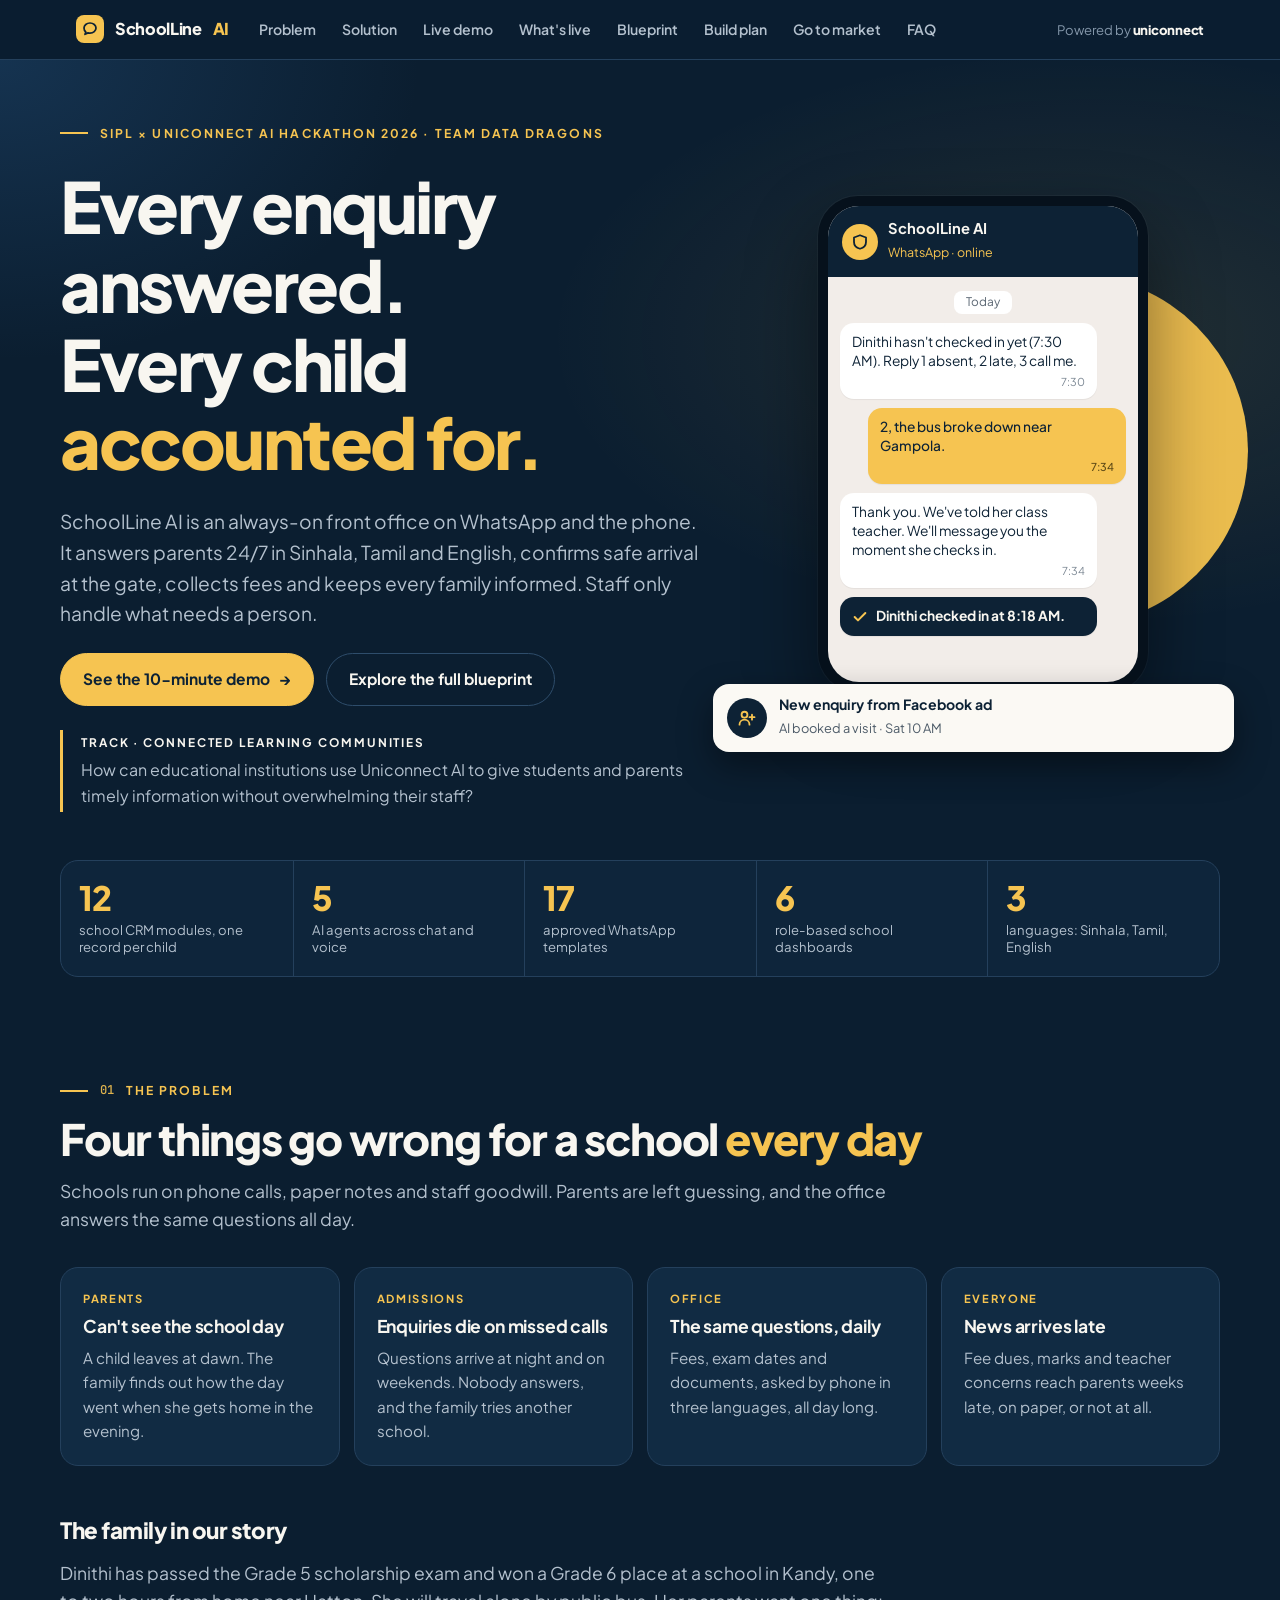
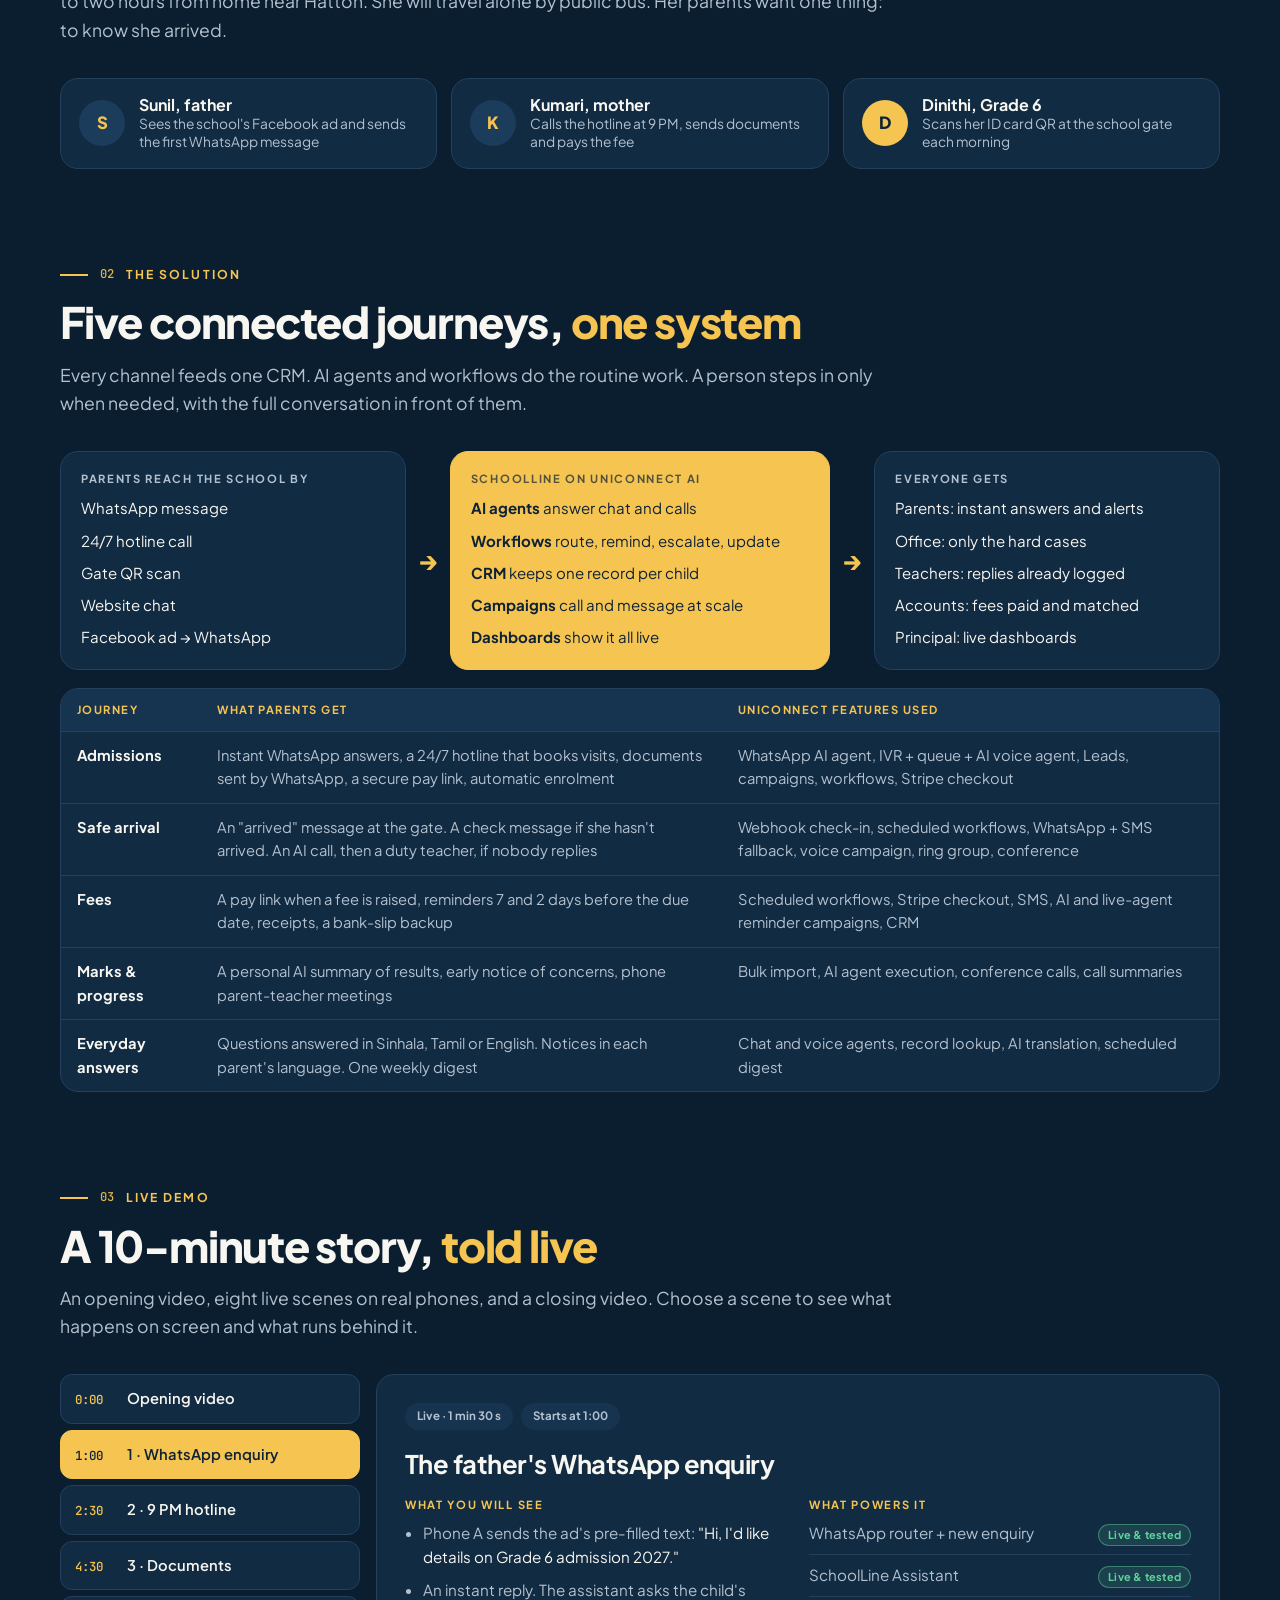
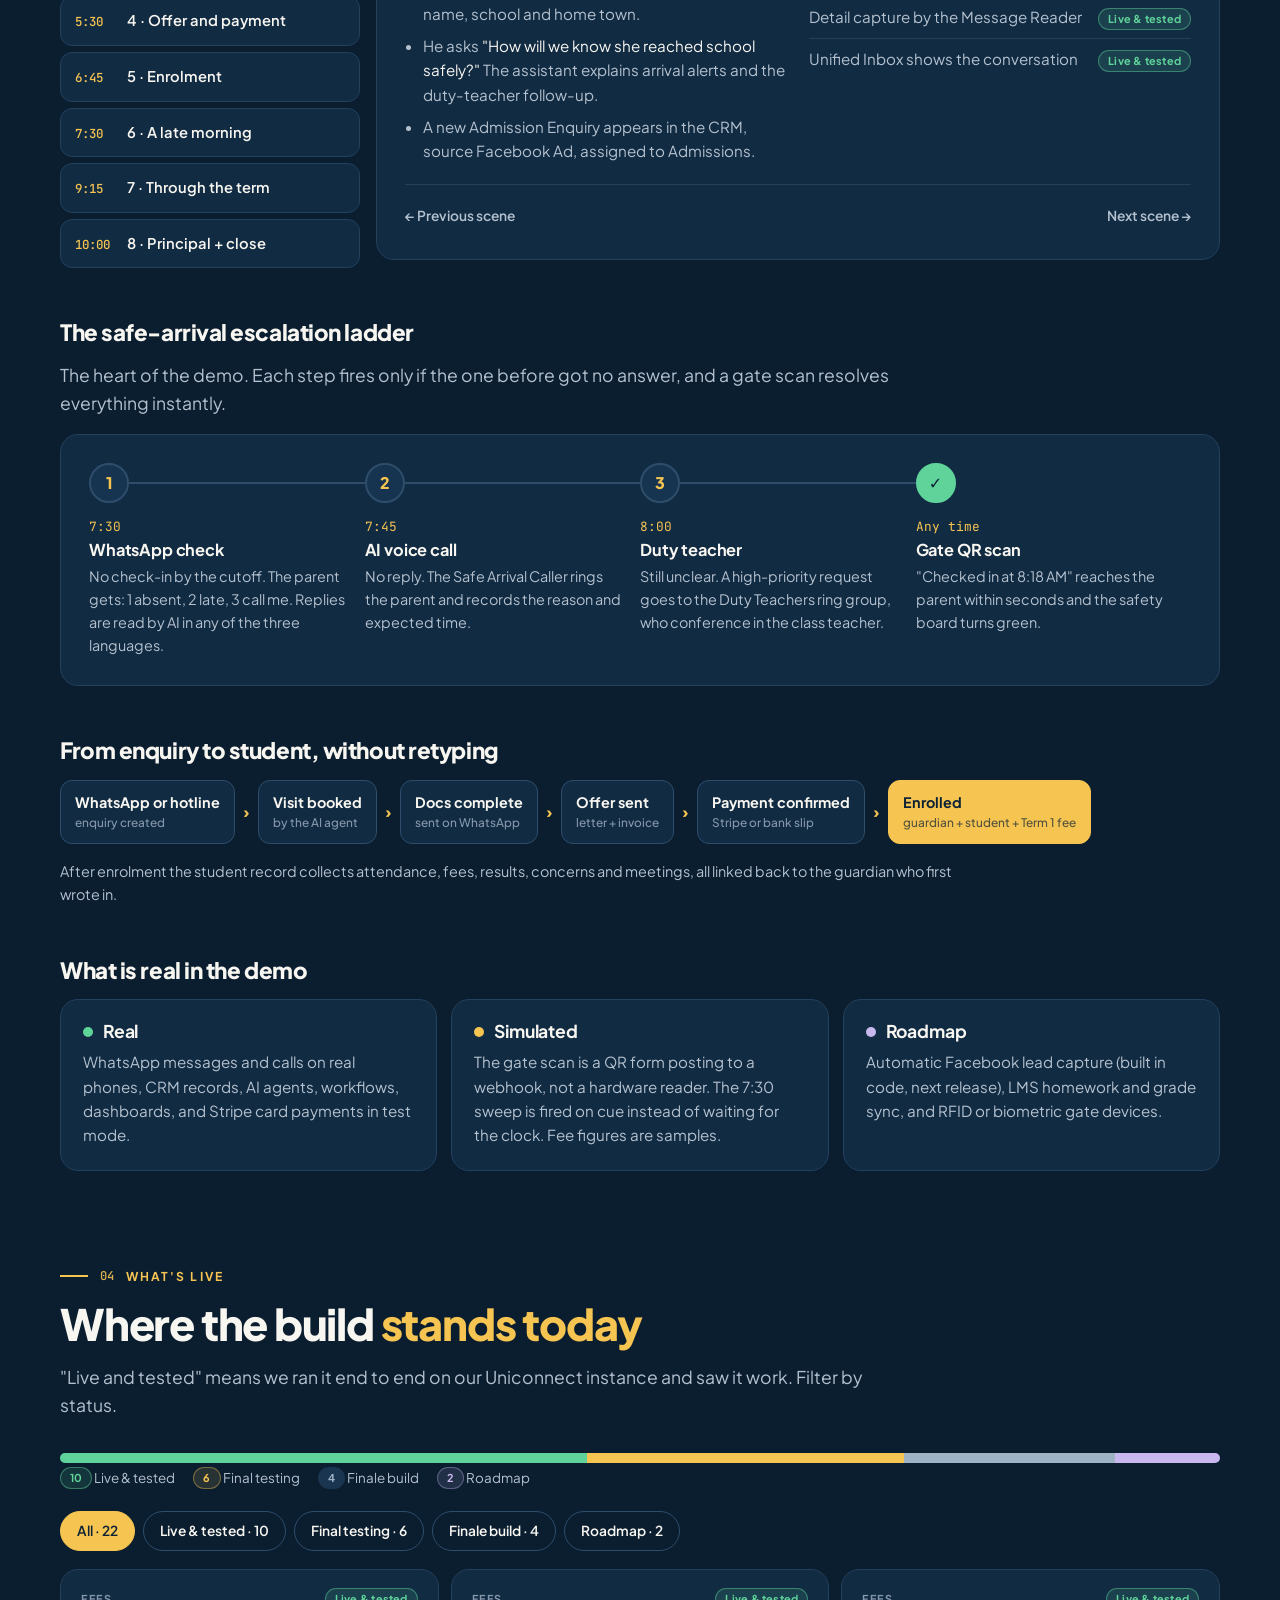
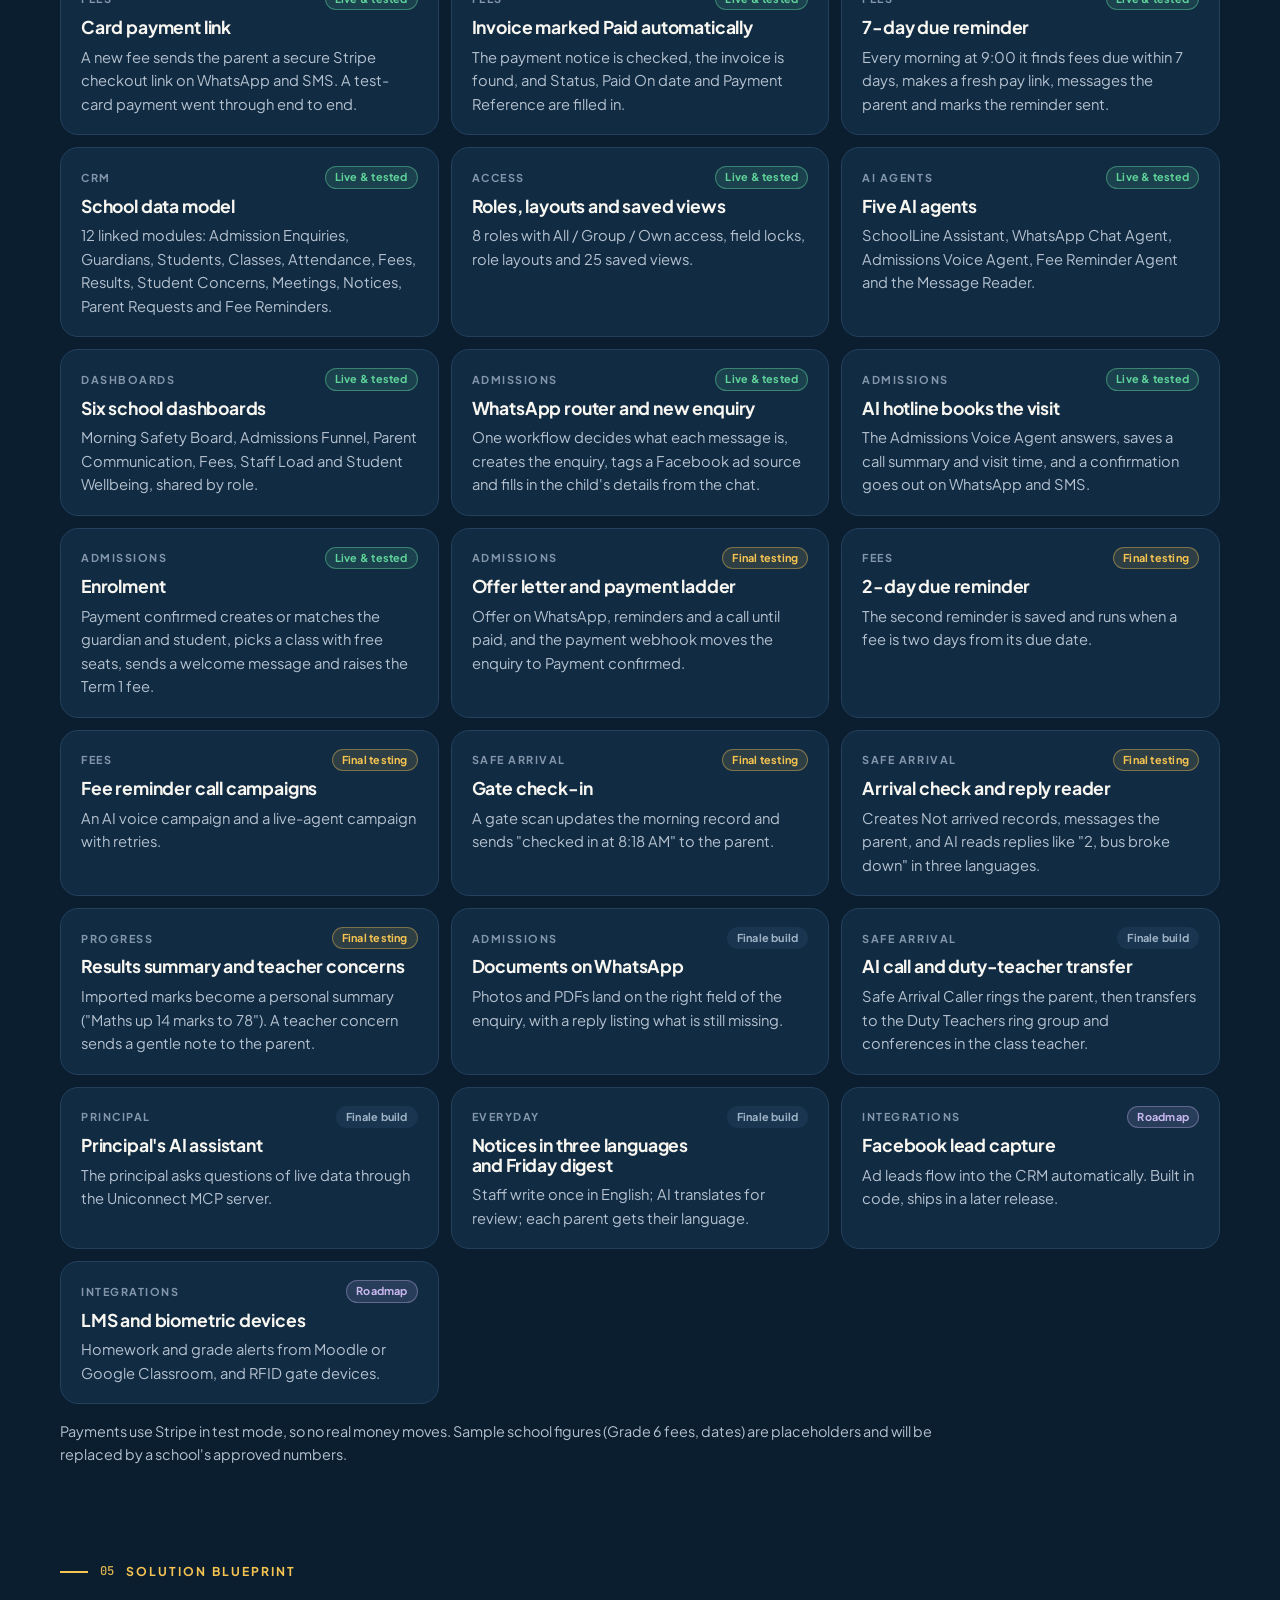
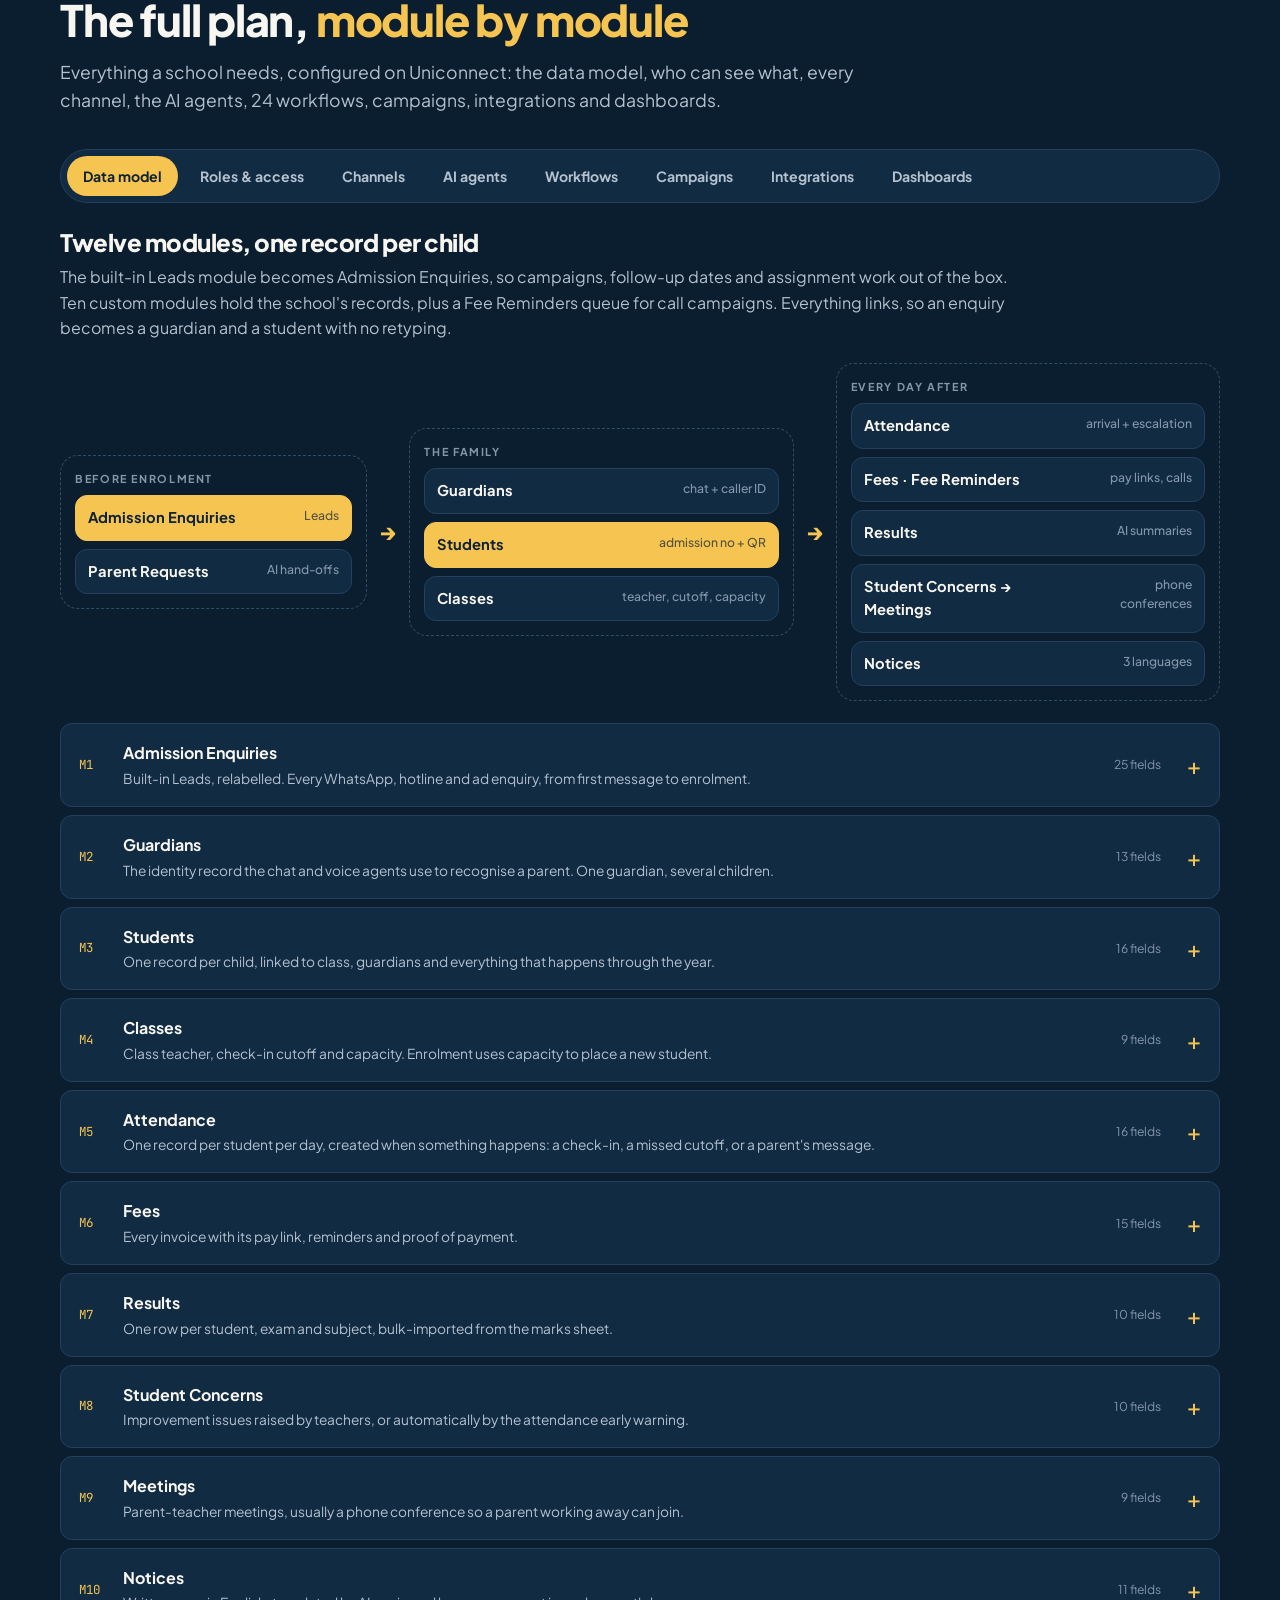
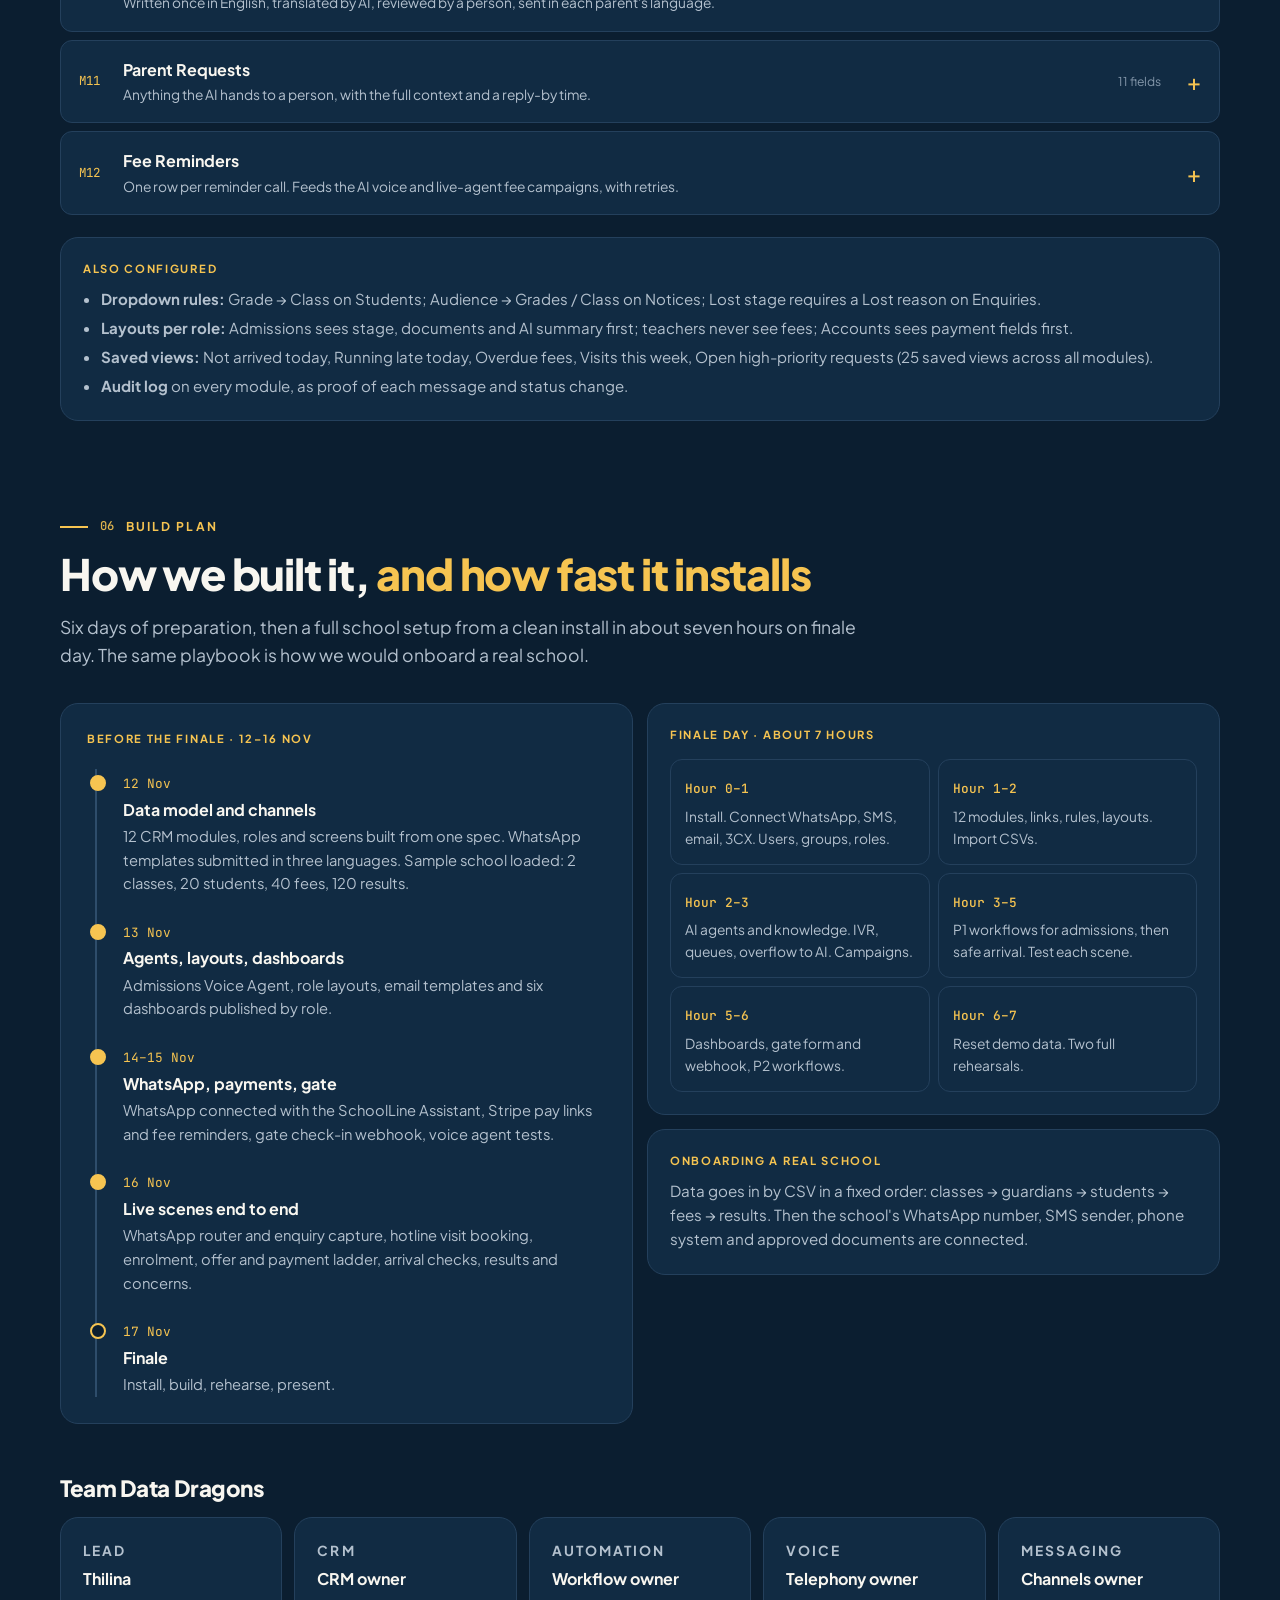
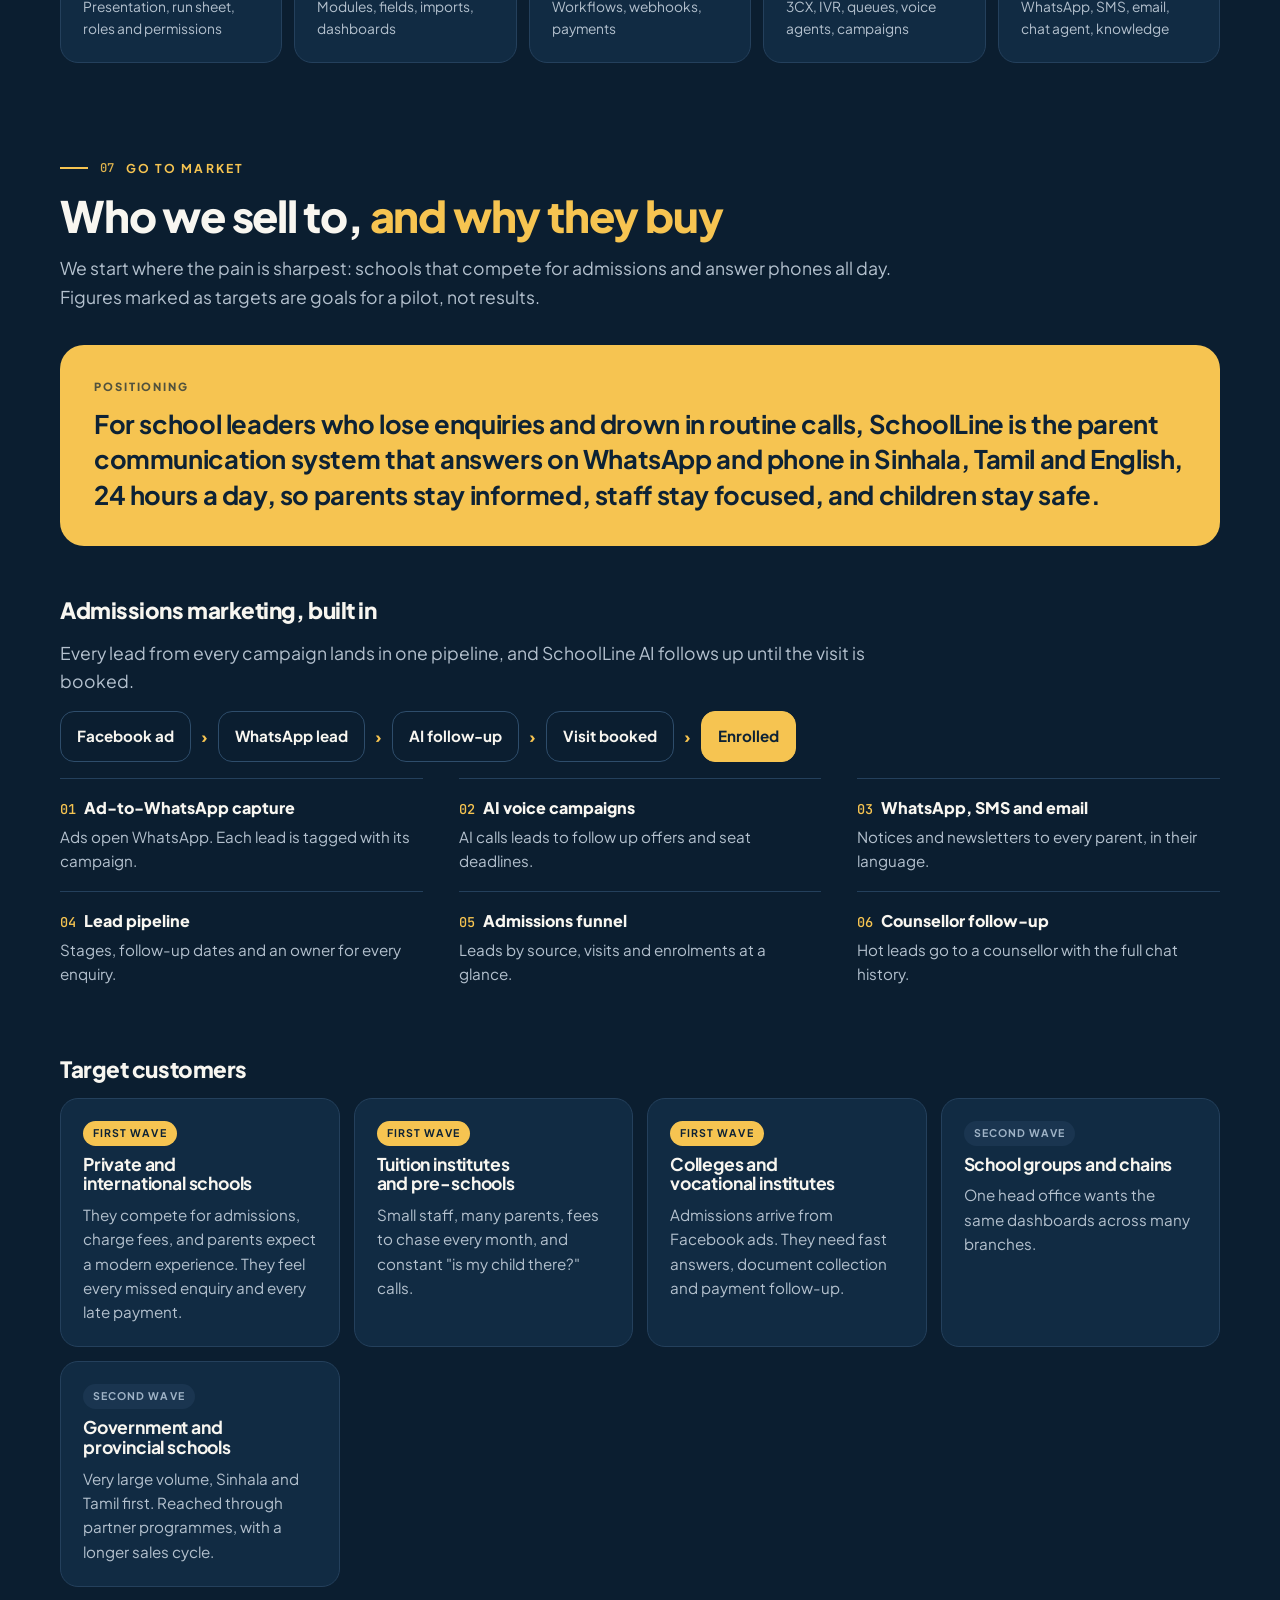
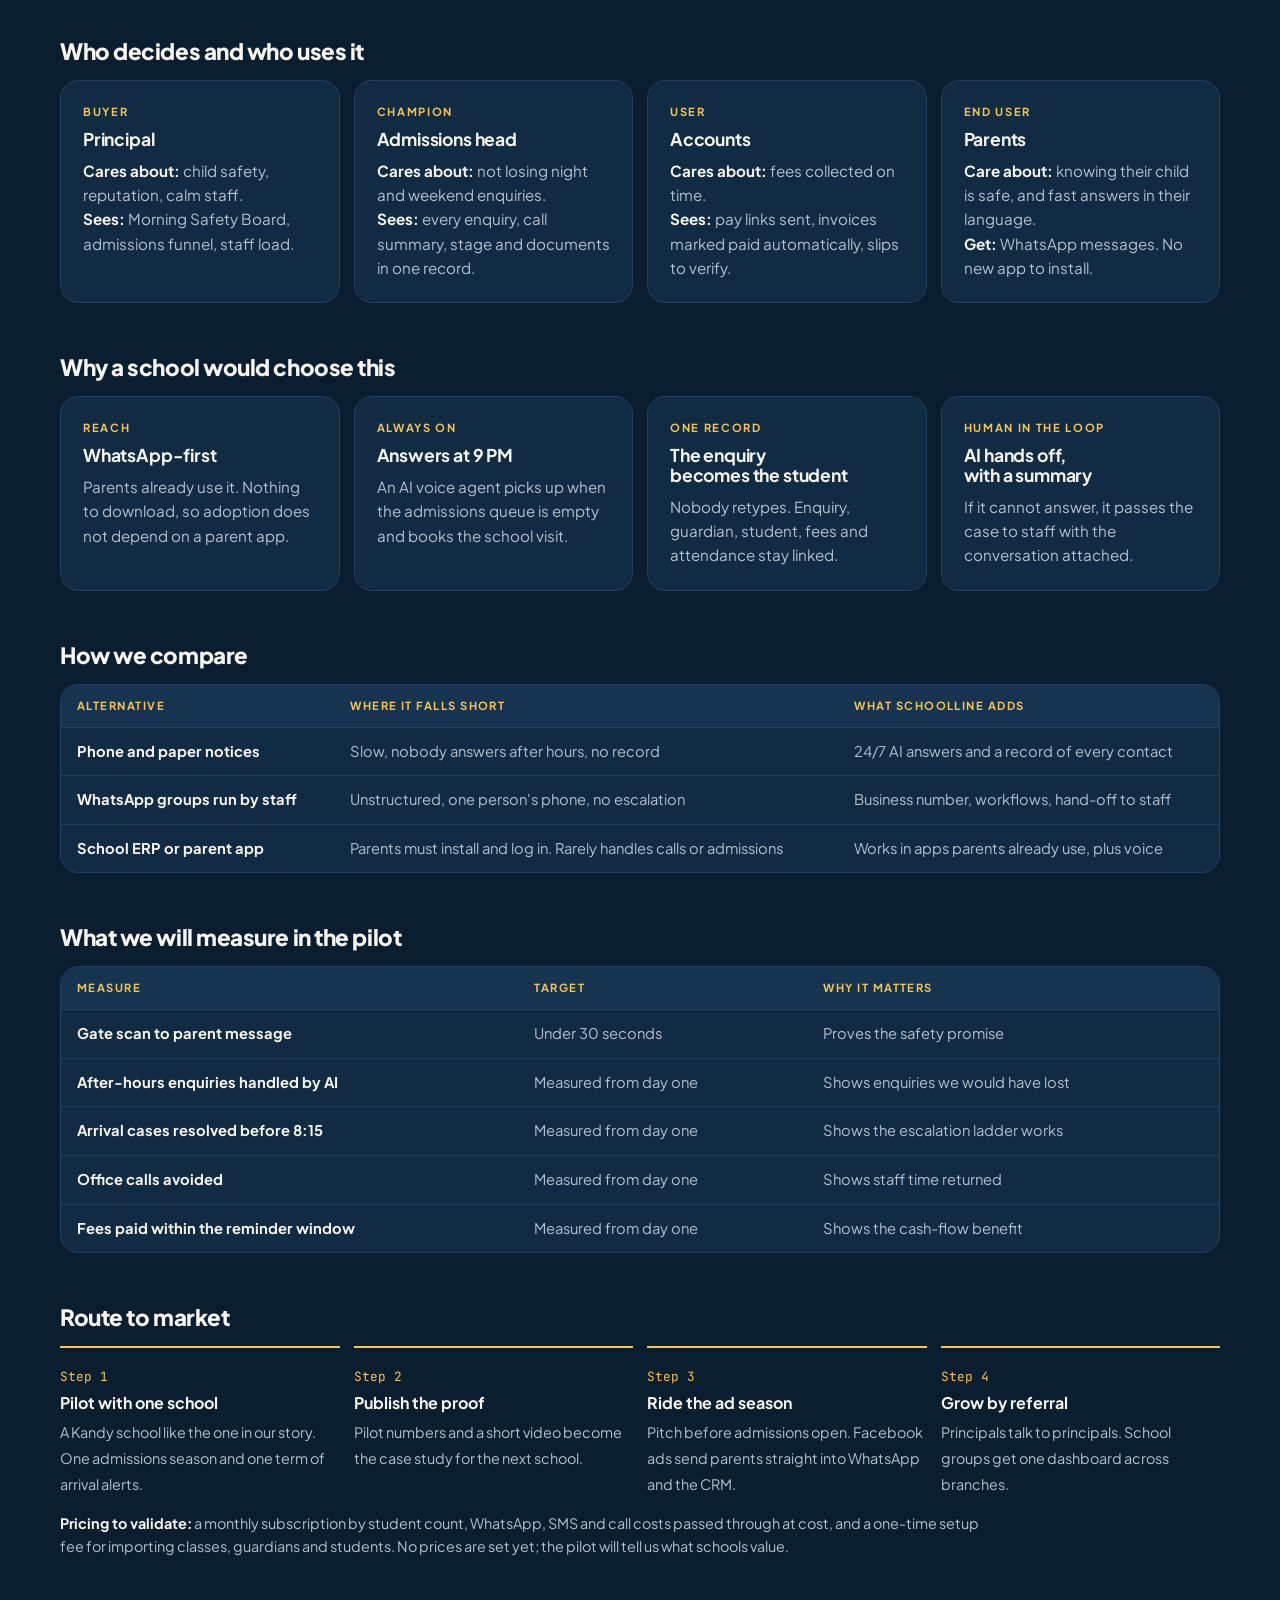
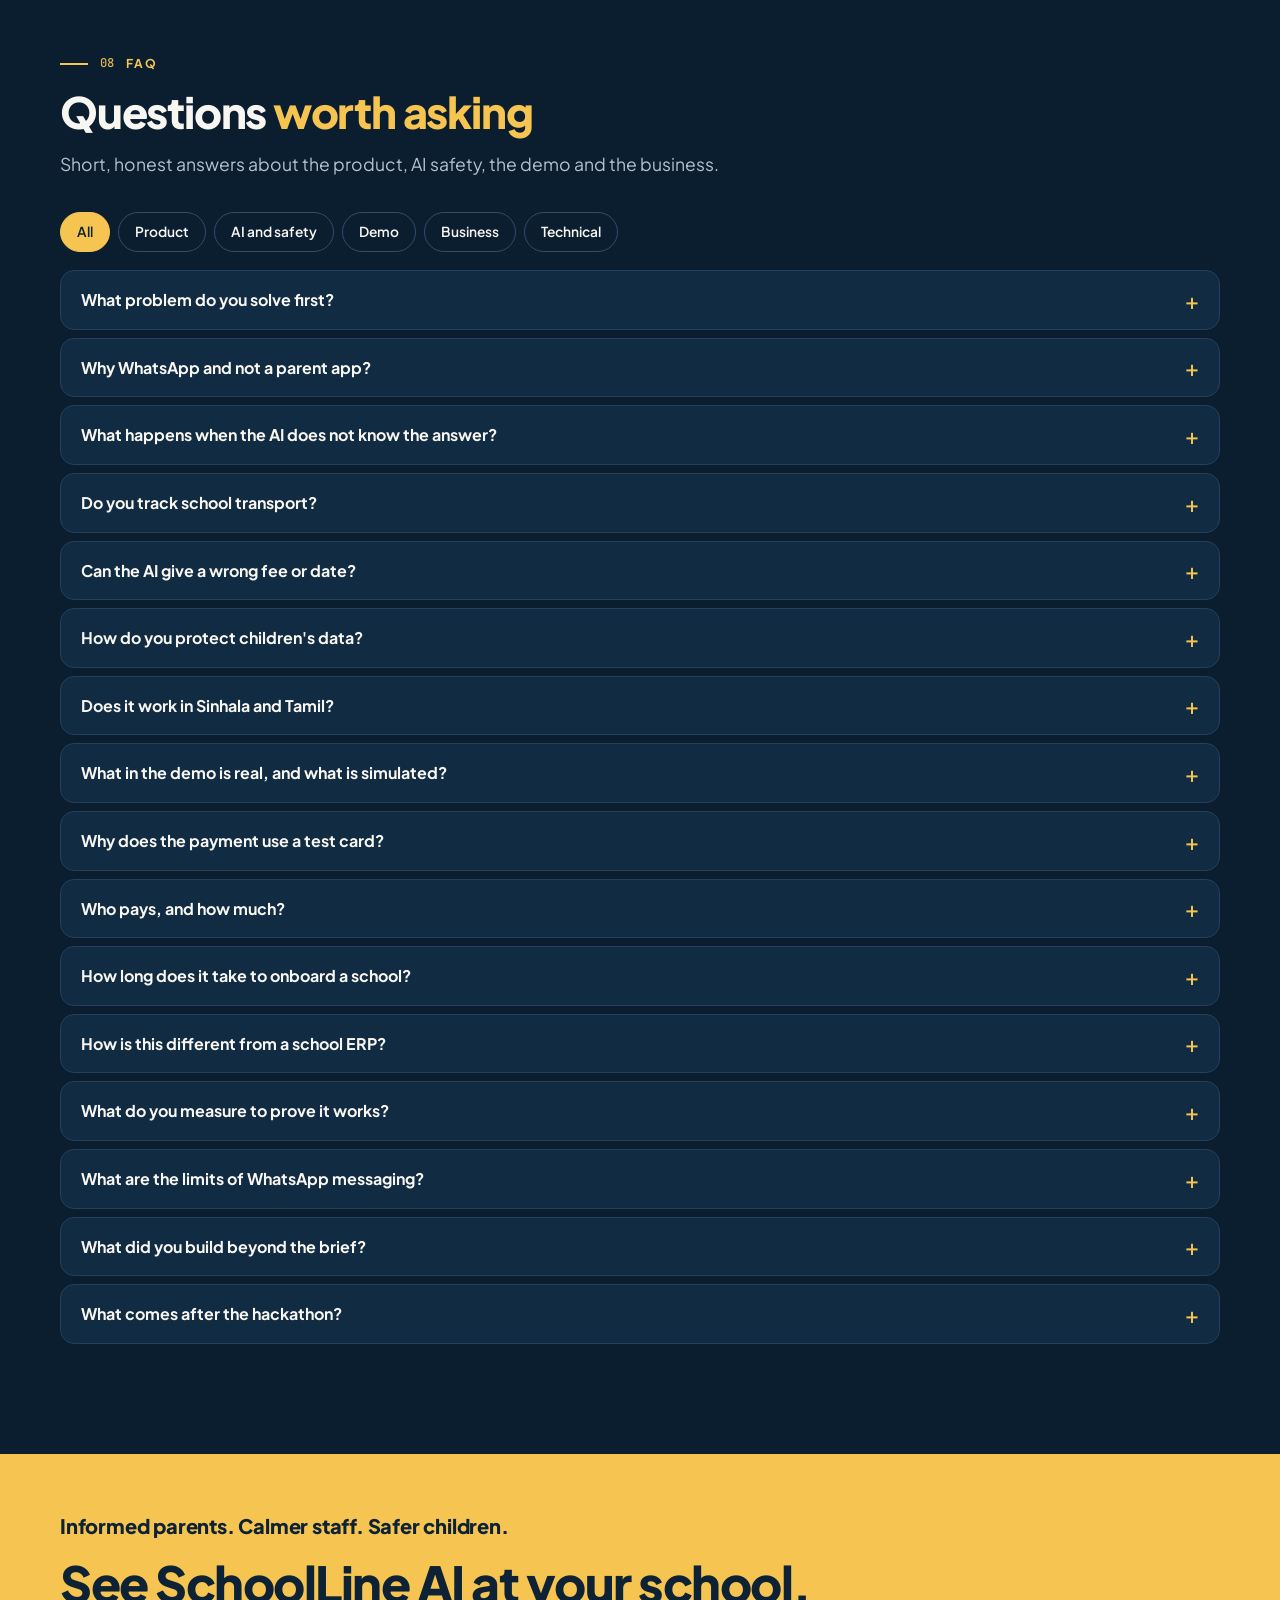
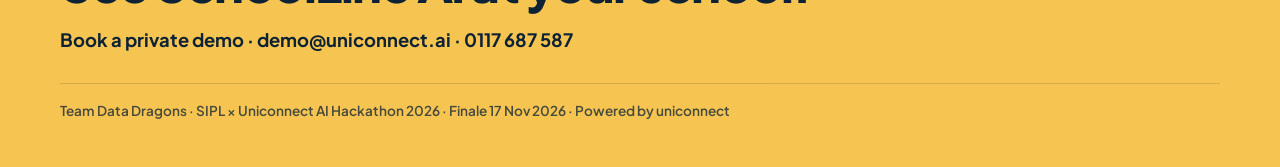
==== commit 5c0519b5: "UC-000: feat: judge-ready redesign with the full solution blueprint Rework the demo site for the fin" ====
--- a/index.html
+++ b/index.html
@@ -3,327 +3,450 @@
 <head>
 <meta charset="utf-8">
 <meta name="viewport" content="width=device-width, initial-scale=1, viewport-fit=cover">
-<title>SchoolLine Demo Hub</title>
-<link rel="stylesheet" href="https://fonts.googleapis.com/css2?family=Plus+Jakarta+Sans:wght@400;500;600;700;800&display=swap">
-<style>
-/* Look: matches the SchoolLine AI leaflet. Deep navy ground, warm yellow as the single accent, off-white type, cream chat panel.
-   One committed dark theme by design. Layout: sticky nav > hero with phone mock > Problem > Solution > Built so far > Demo plan > Marketing > Q&A > yellow CTA band. */
-:root{
-  --bg:#0D2235; --surface:#112B43; --surface2:#16334F; --fg:#F8F6F0; --muted:#B9C5D1; --line:#2A4058;
-  --accent:#F6C451; --accent-ink:#0D2235; --accent-soft:rgba(246,196,81,.14);
-  --plan:#9FB3C6; --plan-soft:#1A3550; --poc:#DCE6F0; --poc-soft:rgba(220,230,240,.1);
-  --cream:#F2EDE9; --ink:#0D2235; --rim:#07131F;
-  --display:"Plus Jakarta Sans","Segoe UI",system-ui,sans-serif; --body:"Plus Jakarta Sans","Segoe UI",system-ui,sans-serif; --mono:"Plus Jakarta Sans","Segoe UI",system-ui,sans-serif;
-  color-scheme:dark;
-}
-*{box-sizing:border-box}
-html{scroll-behavior:smooth;scroll-padding-top:70px}
-body{background:var(--bg);color:var(--fg);font-family:var(--body);font-size:16px;line-height:1.6;
-  padding-left:max(16px,env(safe-area-inset-left,0px));padding-right:max(16px,env(safe-area-inset-right,0px));padding-block:0 0}
-body::before{content:"";position:fixed;inset:0 0 auto;height:env(safe-area-inset-top,0px);z-index:30;background:var(--bg)}
-h1,h2,h3{font-family:var(--display);line-height:1.1;text-wrap:balance;margin:0}
-h1{font-size:clamp(2.4rem,6.4vw,4.2rem);font-weight:800;letter-spacing:-.03em}
-h2{font-size:clamp(1.7rem,3.8vw,2.5rem);font-weight:800;letter-spacing:-.025em}
-h3{font-size:1.08rem;font-weight:700;letter-spacing:-.01em}
-h1 em,h2 em{font-style:normal;color:var(--accent)}
-p{margin:0}
-a{color:var(--accent)}
-.wrap{max-width:1100px;margin-inline:auto}
-.eyebrow{display:flex;align-items:center;gap:12px;font-size:.78rem;font-weight:700;letter-spacing:.17em;text-transform:uppercase;color:var(--accent)}
-.eyebrow::before{content:"";width:32px;height:2px;background:var(--accent);flex:none}
-.lede{font-size:1.1rem;color:var(--muted);max-width:62ch}
-section{padding-block:68px 8px}
-.sec-head{display:flex;flex-direction:column;gap:14px;margin-bottom:28px}
-
-/* brand mark */
-.logo{display:inline-flex;align-items:center;gap:12px;font-weight:800;font-size:1.25rem;letter-spacing:-.02em;white-space:nowrap;color:var(--fg);text-decoration:none}
-.logo i{width:38px;height:38px;border-radius:11px;background:var(--accent);display:grid;place-items:center;flex:none}
-.logo b{color:var(--accent);font-weight:800}
-
-/* nav */
-nav{position:sticky;top:env(safe-area-inset-top,0px);z-index:20;background:var(--bg);border-bottom:1px solid var(--line);margin-inline:calc(-1*max(16px,env(safe-area-inset-left,0px)))}
-nav .in{max-width:1100px;margin-inline:auto;display:flex;gap:2px;overflow-x:auto;padding:10px max(16px,env(safe-area-inset-left,0px));align-items:center}
-nav .logo{margin-right:14px;font-size:1.05rem}
-nav .logo i{width:30px;height:30px;border-radius:9px}
-nav a.l{white-space:nowrap;text-decoration:none;color:var(--muted);font-size:.9rem;font-weight:500;padding:7px 12px;border-radius:99px}
-nav a.l:hover,nav a.l:focus-visible{background:var(--surface2);color:var(--fg);outline:none}
-nav .pw{margin-left:auto;white-space:nowrap;font-size:.85rem;color:var(--muted);padding-left:14px}
-nav .pw b{color:var(--fg);font-weight:800;letter-spacing:-.02em}
-
-/* hero */
-.hero{padding-block:56px 12px;display:grid;grid-template-columns:minmax(0,1.15fr) minmax(0,.85fr);gap:36px;align-items:center}
-@media (max-width:900px){.hero{grid-template-columns:1fr}}
-.hero-text{display:flex;flex-direction:column;gap:24px}
-.hero .lede{font-size:1.2rem;color:var(--muted)}
-.hero .sub-tag{font-weight:600;color:var(--fg)}
-.facts{display:flex;flex-wrap:wrap;gap:14px 30px;border-top:1px solid var(--line);padding-top:20px}
-.facts div{display:flex;flex-direction:column}
-.facts b{font-size:1.8rem;line-height:1;font-weight:800;color:var(--accent)}
-.facts span{font-size:.82rem;color:var(--muted);max-width:15ch;margin-top:4px}
-.challenge{border:1px solid var(--line);border-radius:16px;padding:16px 18px;max-width:64ch;background:var(--surface)}
-.challenge .eyebrow{margin-bottom:8px;font-size:.7rem}
-
-/* phone mock (same chat as the leaflet) */
-.phone-wrap{position:relative;display:grid;place-items:center;padding:12px 0 56px}
-.phone-wrap::before{content:"";position:absolute;width:76%;aspect-ratio:1;border-radius:50%;background:var(--accent);right:-8%;top:18%;opacity:.95}
-.phone{position:relative;width:min(100%,330px);background:var(--rim);border-radius:38px;padding:10px;box-shadow:0 20px 50px rgba(0,0,0,.35)}
-.phone .scr{border-radius:30px;overflow:hidden;background:var(--cream)}
-.ph-head{background:var(--bg);display:flex;align-items:center;gap:10px;padding:14px 14px}
-.ph-head .av{width:36px;height:36px;border-radius:50%;background:var(--accent);display:grid;place-items:center;flex:none}
-.ph-head b{display:block;font-size:.92rem;line-height:1.2}
-.ph-head span{font-size:.78rem;color:var(--accent)}
-.chat{padding:14px 12px 44px;display:flex;flex-direction:column;gap:9px;color:var(--ink);font-size:.86rem;line-height:1.35}
-.chat .day{align-self:center;background:#fff;border-radius:8px;padding:3px 12px;font-size:.76rem;color:#5a6672}
-.bub{border-radius:14px;padding:10px 12px;max-width:92%;background:#fff}
-.bub.out{background:var(--accent);align-self:flex-end;font-weight:500}
-.bub.dark{background:var(--bg);color:var(--fg);font-weight:700;display:flex;gap:8px;align-items:flex-start}
-.bub.dark svg{flex:none;margin-top:2px}
-.lead-card{position:absolute;left:-6%;right:-4%;bottom:0;background:#FBF9F4;color:var(--ink);border-radius:16px;padding:12px 14px;display:flex;gap:12px;align-items:center;box-shadow:0 12px 30px rgba(0,0,0,.35)}
-.lead-card .ic{width:40px;height:40px;border-radius:50%;background:var(--bg);display:grid;place-items:center;flex:none}
-.lead-card b{display:block;font-size:.88rem;line-height:1.25}
-.lead-card span{font-size:.8rem;color:#4d5b68}
-@media (max-width:900px){.lead-card{left:0;right:0}.phone-wrap::before{right:-2%}}
-
-/* pipeline strip (from the leaflet) */
-.pipe{display:flex;flex-wrap:wrap;gap:10px;align-items:center;margin-top:6px}
-.pipe span{border:1px solid var(--line);border-radius:14px;padding:12px 16px;font-weight:700;text-align:center;font-size:.95rem}
-.pipe span.last{background:var(--accent);color:var(--accent-ink);border-color:var(--accent)}
-.pipe i{font-style:normal;color:var(--accent);font-weight:800}
-
-/* grids + cards */
-.grid{display:grid;gap:14px;grid-template-columns:repeat(auto-fit,minmax(230px,1fr))}
-.card{background:var(--surface);border:1px solid var(--line);border-radius:16px;padding:20px;display:flex;flex-direction:column;gap:9px;min-width:0}
-.card p{color:var(--muted);font-size:.95rem}
-.card .k{font-size:.72rem;font-weight:700;color:var(--accent);letter-spacing:.14em;text-transform:uppercase}
-.card ul{color:var(--muted)}
-
-/* journeys table */
-.tw{overflow-x:auto;border:1px solid var(--line);border-radius:16px;background:var(--surface)}
-table{border-collapse:collapse;width:100%;min-width:680px;font-size:.93rem}
-th,td{text-align:left;padding:13px 16px;border-bottom:1px solid var(--line);vertical-align:top}
-th{font-size:.72rem;font-weight:700;text-transform:uppercase;letter-spacing:.14em;color:var(--accent);background:var(--surface2)}
-td{color:var(--muted)}
-tr:last-child td{border-bottom:0}
-td:first-child{font-weight:700;white-space:nowrap;color:var(--fg)}
-
-/* flow */
-.flow{display:grid;grid-template-columns:1fr auto 1fr auto 1fr;gap:12px;align-items:stretch}
-.flow .col{background:var(--surface);border:1px solid var(--line);border-radius:16px;padding:18px;min-width:0}
-.flow .col h3{font-size:.72rem;text-transform:uppercase;letter-spacing:.15em;color:var(--muted);font-weight:700;margin-bottom:12px}
-.flow .col.core{background:var(--accent);border-color:var(--accent);color:var(--accent-ink)}
-.flow .col.core h3{color:var(--accent-ink);opacity:.75}
-.flow ul{list-style:none;margin:0;padding:0;display:flex;flex-direction:column;gap:7px;font-size:.94rem}
-.flow .arrow{align-self:center;color:var(--accent);font-size:1.6rem;font-weight:800}
-@media (max-width:760px){.flow{grid-template-columns:1fr}.flow .arrow{transform:rotate(90deg);justify-self:center}}
-
-/* status board */
-.chips{display:flex;flex-wrap:wrap;gap:8px;margin-bottom:18px}
-.chip{font:inherit;font-size:.88rem;font-weight:600;border:1px solid var(--line);background:transparent;color:var(--fg);padding:8px 16px;border-radius:99px;cursor:pointer}
-.chip:hover{border-color:var(--accent)}
-.chip[aria-pressed="true"]{background:var(--accent);border-color:var(--accent);color:var(--accent-ink)}
-.chip:focus-visible,.scene-btn:focus-visible,summary:focus-visible,.check input:focus-visible{outline:2px solid var(--accent);outline-offset:2px}
-.status-list{display:grid;gap:12px;grid-template-columns:repeat(auto-fill,minmax(300px,1fr))}
-.item{background:var(--surface);border:1px solid var(--line);border-radius:16px;padding:18px;display:flex;flex-direction:column;gap:9px;min-width:0}
-.item .top{display:flex;justify-content:space-between;gap:10px;align-items:center}
-.item .area{font-size:.7rem;font-weight:700;text-transform:uppercase;letter-spacing:.14em;color:var(--muted)}
-.item p{color:var(--muted);font-size:.92rem}
-.badge{font-size:.7rem;font-weight:700;padding:4px 10px;border-radius:99px;white-space:nowrap;letter-spacing:.02em}
-.b-built{background:var(--accent);color:var(--accent-ink)}
-.b-testing{background:var(--accent-soft);color:var(--accent);box-shadow:inset 0 0 0 1px var(--accent)}
-.b-planned{background:var(--plan-soft);color:var(--plan)}
-.b-poc{background:var(--poc-soft);color:var(--poc);box-shadow:inset 0 0 0 1px var(--plan)}
-.note{font-size:.88rem;color:var(--muted);margin-top:16px;max-width:80ch}
-
-/* demo plan */
-.demo{display:grid;grid-template-columns:290px 1fr;gap:16px;align-items:start}
-@media (max-width:820px){.demo{grid-template-columns:1fr}}
-.scenes{display:flex;flex-direction:column;gap:6px}
-@media (max-width:820px){.scenes{flex-direction:row;overflow-x:auto;padding-bottom:6px}.scene-btn{min-width:210px}}
-.scene-btn{font:inherit;text-align:left;border:1px solid var(--line);background:var(--surface);color:var(--fg);padding:11px 14px;border-radius:12px;cursor:pointer;display:flex;gap:12px;align-items:baseline}
-.scene-btn .t{font-size:.8rem;font-weight:700;color:var(--accent);min-width:2.9em}
-.scene-btn .n{font-size:.92rem;font-weight:600}
-.scene-btn[aria-selected="true"]{border-color:var(--accent);background:var(--accent);color:var(--accent-ink)}
-.scene-btn[aria-selected="true"] .t{color:var(--accent-ink)}
-.panel{background:var(--surface);border:1px solid var(--line);border-radius:18px;padding:24px;display:flex;flex-direction:column;gap:18px;min-width:0}
-.panel .meta{display:flex;flex-wrap:wrap;gap:8px;align-items:center}
-.pill{font-size:.72rem;font-weight:700;padding:4px 12px;border-radius:99px;background:var(--surface2);color:var(--muted)}
-.cols2{display:grid;gap:20px;grid-template-columns:repeat(auto-fit,minmax(240px,1fr))}
-.panel h4{margin:0 0 8px;font-size:.72rem;text-transform:uppercase;letter-spacing:.15em;color:var(--accent);font-weight:700}
-.panel ul{margin:0;padding-left:18px;display:flex;flex-direction:column;gap:7px;font-size:.95rem;color:var(--muted)}
-.panel li .badge{margin-left:8px}
-.fallback{background:var(--accent-soft);border:1px solid rgba(246,196,81,.35);border-radius:12px;padding:12px 16px;font-size:.92rem}
-.fallback b{color:var(--accent)}
-.ladder{display:grid;gap:14px;grid-template-columns:repeat(auto-fit,minmax(260px,1fr));margin-top:22px}
-.check{display:flex;gap:10px;align-items:flex-start;padding:9px 0;border-bottom:1px solid var(--line);font-size:.94rem;cursor:pointer;color:var(--muted)}
-.check:last-child{border-bottom:0}
-.check input{margin-top:5px;accent-color:var(--accent);width:16px;height:16px;flex:none}
-.check input:checked+span{text-decoration:line-through;opacity:.6}
-.prog{font-size:.82rem;font-weight:600;color:var(--muted)}
-.bar{height:6px;border-radius:99px;background:var(--surface2);overflow:hidden;margin:8px 0 6px}
-.bar i{display:block;height:100%;background:var(--accent);width:0;transition:width .25s}
-
-/* marketing */
-.persona{display:flex;flex-direction:column;gap:6px}
-.persona .who{font-weight:800;font-size:1.1rem}
-.persona b{color:var(--fg)}
-.seg-tier{font-size:.68rem;font-weight:700;letter-spacing:.1em;text-transform:uppercase;padding:4px 10px;border-radius:99px;width:fit-content;background:var(--accent);color:var(--accent-ink)}
-.seg-tier.later{background:var(--plan-soft);color:var(--plan)}
-.pos{background:var(--accent);color:var(--accent-ink);border-radius:22px;padding:30px;font-size:clamp(1.15rem,2.6vw,1.6rem);line-height:1.35;font-weight:700;letter-spacing:-.015em;margin-bottom:22px}
-.pos small{display:block;font-size:.72rem;letter-spacing:.17em;text-transform:uppercase;margin-bottom:10px;font-weight:800;opacity:.75}
-.sub{margin-top:40px;display:flex;flex-direction:column;gap:16px}
-.sub>h3{font-size:1.4rem;font-weight:800;letter-spacing:-.02em}
-.steps{display:grid;gap:14px;grid-template-columns:repeat(auto-fit,minmax(210px,1fr))}
-.step{border-top:1px solid var(--line);padding-top:12px}
-.step b{display:block;font-weight:700}
-.step span{font-size:.9rem;color:var(--muted)}
-.toolkit{display:grid;gap:0 36px;grid-template-columns:repeat(auto-fit,minmax(290px,1fr))}
-.tk{border-top:1px solid var(--line);padding:16px 0 18px}
-.tk b{font-weight:800}
-.tk b i{font-style:normal;color:var(--accent);margin-right:6px}
-.tk p{color:var(--muted);font-size:.95rem;margin-top:4px}
-.plus{color:var(--muted);border-top:1px solid var(--line);padding-top:16px;font-size:.95rem}
-.plus b{color:var(--fg)}
-
-/* Q&A */
-.qa{display:flex;flex-direction:column;gap:8px}
-details{background:var(--surface);border:1px solid var(--line);border-radius:14px;padding:0 18px}
-details[open]{border-color:var(--accent)}
-summary{cursor:pointer;padding:15px 0;font-weight:700;list-style:none;display:flex;justify-content:space-between;gap:12px;align-items:center}
-summary::-webkit-details-marker{display:none}
-summary::after{content:"+";color:var(--accent);font-size:1.4rem;font-weight:500;flex:none;line-height:1}
-details[open] summary::after{content:"–"}
-details .ans{padding:0 0 18px;color:var(--muted);font-size:.96rem;max-width:75ch}
-details .ans p+p{margin-top:8px}
-
-/* closing CTA band, full width like the leaflet footer */
-.cta{background:var(--accent);color:var(--accent-ink);margin:80px calc(-1*max(16px,env(safe-area-inset-left,0px))) 0;padding:46px max(16px,env(safe-area-inset-left,0px));padding-bottom:calc(46px + env(safe-area-inset-bottom,0px))}
-.cta .in{max-width:1100px;margin-inline:auto;display:flex;flex-direction:column;gap:12px}
-.cta h2{font-size:clamp(1.9rem,4.4vw,3rem);letter-spacing:-.03em}
-.cta p{font-size:1.15rem;font-weight:700}
-.cta small{font-size:.85rem;font-weight:600;opacity:.8}
-@media (prefers-reduced-motion:reduce){html{scroll-behavior:auto}.bar i{transition:none}}
-</style>
+<title>SchoolLine AI · Connected Learning Communities</title>
+<meta name="description" content="SchoolLine AI, built on Uniconnect: an always-on school front office on WhatsApp and phone. Team Data Dragons, SIPL × Uniconnect AI Hackathon 2026.">
+<meta property="og:title" content="SchoolLine AI · Connected Learning Communities">
+<meta property="og:description" content="Every enquiry answered. Every child accounted for. WhatsApp and voice AI for schools, in Sinhala, Tamil and English.">
+<meta name="theme-color" content="#0B1E30">
+<link rel="icon" href="data:image/svg+xml,%3Csvg xmlns='http://www.w3.org/2000/svg' viewBox='0 0 32 32'%3E%3Crect width='32' height='32' rx='8' fill='%23F6C451'/%3E%3Cpath d='M16 6c6.1 0 11 4.1 11 9.3S22.1 24.6 16 24.6c-1.2 0-2.4-.2-3.5-.5L7 26.5l1.5-4.4C6.9 20.6 5 18.1 5 15.3 5 10.1 9.9 6 16 6z' fill='%230D2235'/%3E%3C/svg%3E">
+<link rel="preconnect" href="https://fonts.googleapis.com">
+<link rel="preconnect" href="https://fonts.gstatic.com" crossorigin>
+<link rel="stylesheet" href="https://fonts.googleapis.com/css2?family=Plus+Jakarta+Sans:wght@400;500;600;700;800&family=JetBrains+Mono:wght@400;500&display=swap">
+<link rel="stylesheet" href="styles.css">
+<script>document.documentElement.classList.add("js")</script>
 </head>
 <body>
-<nav><div class="in">
-  <a class="logo" href="#top"><i aria-hidden="true"><svg width="18" height="18" viewBox="0 0 24 24" fill="none" stroke="#0D2235" stroke-width="2.4" stroke-linecap="round" stroke-linejoin="round"><path d="M12 3c5 0 9 3.4 9 7.6S17 18.2 12 18.2c-1 0-2-.1-2.9-.4L4.5 20l1.2-3.6C4 15.2 3 13 3 10.6 3 6.4 7 3 12 3z"/><circle cx="8.6" cy="10.6" r=".6" fill="#0D2235"/><circle cx="12" cy="10.6" r=".6" fill="#0D2235"/><circle cx="15.4" cy="10.6" r=".6" fill="#0D2235"/></svg></i>SchoolLine <b>AI</b></a>
-  <a class="l" href="#problem">Problem</a><a class="l" href="#solution">Solution</a><a class="l" href="#progress">Built so far</a><a class="l" href="#demo">Demo plan</a><a class="l" href="#market">Marketing</a><a class="l" href="#qa">Q&amp;A</a>
+
+<nav class="top" aria-label="Sections"><div class="in">
+  <a class="logo" href="#top"><i aria-hidden="true"><svg width="16" height="16" viewBox="0 0 24 24" fill="none" stroke="#0D2235" stroke-width="2.6" stroke-linecap="round" stroke-linejoin="round"><path d="M12 3c5 0 9 3.4 9 7.6S17 18.2 12 18.2c-1 0-2-.1-2.9-.4L4.5 20l1.2-3.6C4 15.2 3 13 3 10.6 3 6.4 7 3 12 3z"/></svg></i>SchoolLine <b>AI</b></a>
+  <a class="l" href="#problem">Problem</a>
+  <a class="l" href="#solution">Solution</a>
+  <a class="l" href="#demo">Live demo</a>
+  <a class="l" href="#progress">What's live</a>
+  <a class="l" href="#blueprint">Blueprint</a>
+  <a class="l" href="#build">Build plan</a>
+  <a class="l" href="#market">Go to market</a>
+  <a class="l" href="#faq">FAQ</a>
   <span class="pw">Powered by <b>uniconnect</b></span>
 </div></nav>
 
-<main class="wrap">
-
-<header class="hero" id="top">
+<div class="hero-bg">
+<header class="hero wrap" id="top">
   <div class="hero-text">
     <span class="eyebrow">SIPL × Uniconnect AI Hackathon 2026 · Team Data Dragons</span>
     <h1>Every enquiry answered. Every child <em>accounted for.</em></h1>
-    <p class="lede">Your always-on front office on WhatsApp. SchoolLine AI answers parents 24/7, sends arrival alerts, chases fees and keeps every child accounted for. Staff only handle what needs a person.</p>
-    <p class="sub-tag">Connected Learning Communities</p>
-    <div class="challenge"><span class="eyebrow">The challenge</span>How can educational institutions use Uniconnect AI to give students and parents timely information without overwhelming their staff?</div>
-    <div class="facts">
-      <div><b>12</b><span>school CRM modules</span></div>
-      <div><b>4</b><span>AI agents, chat and voice</span></div>
-      <div><b>6</b><span>principal dashboards</span></div>
-      <div><b>3</b><span>languages: Sinhala, Tamil, English</span></div>
-      <div><b>1</b><span>card payment flow, Stripe test mode</span></div>
-    </div>
-  </div>
-  <div class="phone-wrap" aria-label="Example WhatsApp conversation">
+    <p class="lede">SchoolLine AI is an always-on front office on WhatsApp and the phone. It answers parents 24/7 in Sinhala, Tamil and English, confirms safe arrival at the gate, collects fees and keeps every family informed. Staff only handle what needs a person.</p>
+    <div class="btns">
+      <a class="btn pri" href="#demo">See the 10-minute demo <span aria-hidden="true">→</span></a>
+      <a class="btn sec" href="#blueprint">Explore the full blueprint</a>
+    </div>
+    <p class="challenge"><b>Track · Connected Learning Communities</b>How can educational institutions use Uniconnect AI to give students and parents timely information without overwhelming their staff?</p>
+  </div>
+  <div class="phone-wrap" role="img" aria-label="Example WhatsApp conversation between a parent and SchoolLine AI about a late arrival">
     <div class="phone">
       <div class="scr">
         <div class="ph-head"><span class="av"><svg width="18" height="18" viewBox="0 0 24 24" fill="none" stroke="#0D2235" stroke-width="2.4" stroke-linecap="round" stroke-linejoin="round"><path d="M12 3l8 3v6c0 4.5-3.2 7.8-8 9-4.8-1.2-8-4.5-8-9V6z"/></svg></span><div><b>SchoolLine AI</b><span>WhatsApp · online</span></div></div>
         <div class="chat">
           <span class="day">Today</span>
-          <div class="bub">Dinithi hasn't checked in yet (7:30 AM). Reply 1 absent, 2 late, 3 call me.</div>
-          <div class="bub out">2, the bus broke down.</div>
-          <div class="bub">Thank you. We've noted she's running late.</div>
+          <div class="bub">Dinithi hasn't checked in yet (7:30 AM). Reply 1 absent, 2 late, 3 call me.<small>7:30</small></div>
+          <div class="bub out">2, the bus broke down near Gampola.<small>7:34</small></div>
+          <div class="bub">Thank you. We've told her class teacher. We'll message you the moment she checks in.<small>7:34</small></div>
           <div class="bub dark"><svg width="16" height="16" viewBox="0 0 24 24" fill="none" stroke="#F6C451" stroke-width="3" stroke-linecap="round" stroke-linejoin="round"><path d="M4 12l5 5L20 6"/></svg>Dinithi checked in at 8:18 AM.</div>
         </div>
       </div>
     </div>
-    <div class="lead-card"><span class="ic"><svg width="20" height="20" viewBox="0 0 24 24" fill="none" stroke="#F6C451" stroke-width="2.2" stroke-linecap="round" stroke-linejoin="round"><circle cx="9" cy="8" r="3.5"/><path d="M3 20c0-3.5 2.7-6 6-6s6 2.5 6 6M18 8v6M15 11h6"/></svg></span><div><b>New lead from Facebook ad</b><span>Visit booked · Sat 10 AM</span></div></div>
+    <div class="lead-card"><span class="ic"><svg width="20" height="20" viewBox="0 0 24 24" fill="none" stroke="#F6C451" stroke-width="2.2" stroke-linecap="round" stroke-linejoin="round"><circle cx="9" cy="8" r="3.5"/><path d="M3 20c0-3.5 2.7-6 6-6s6 2.5 6 6M18 8v6M15 11h6"/></svg></span><div><b>New enquiry from Facebook ad</b><span>AI booked a visit · Sat 10 AM</span></div></div>
   </div>
 </header>
-
-<section id="problem">
-  <div class="sec-head"><span class="eyebrow">The problem</span><h2>Four things go wrong for a school every day</h2>
-  <p class="lede">The story we demo: Sunil and Kumari live near Hatton. Their daughter Dinithi has won a Grade 6 place at a school in Kandy. She will travel alone. They want to know she arrived.</p></div>
-  <div class="grid">
-    <div class="card"><span class="k">Parents</span><h3>Can't see the school day</h3><p>A child leaves at dawn. The family finds out how the day went when she gets home.</p></div>
-    <div class="card"><span class="k">Admissions</span><h3>Enquiries die on missed calls</h3><p>Questions come at night and on weekends. Nobody answers, and the family tries another school.</p></div>
-    <div class="card"><span class="k">Office</span><h3>The same questions, daily</h3><p>Fees, exam dates and documents, asked by phone in three languages, all day.</p></div>
+<div class="wrap" style="padding-bottom:8px">
+  <div class="stats" aria-label="Build at a glance">
+    <div><b>12</b><span>school CRM modules, one record per child</span></div>
+    <div><b>5</b><span>AI agents across chat and voice</span></div>
+    <div><b>17</b><span>approved WhatsApp templates</span></div>
+    <div><b>6</b><span>role-based school dashboards</span></div>
+    <div><b>3</b><span>languages: Sinhala, Tamil, English</span></div>
+  </div>
+</div>
+</div>
+
+<main class="wrap">
+
+<!-- ================= PROBLEM ================= -->
+<section class="block" id="problem">
+  <div class="sec-head reveal"><span class="eyebrow"><b>01</b> The problem</span><h2>Four things go wrong for a school <em>every day</em></h2>
+  <p class="lede">Schools run on phone calls, paper notes and staff goodwill. Parents are left guessing, and the office answers the same questions all day.</p></div>
+  <div class="grid reveal">
+    <div class="card"><span class="k">Parents</span><h3>Can't see the school day</h3><p>A child leaves at dawn. The family finds out how the day went when she gets home in the evening.</p></div>
+    <div class="card"><span class="k">Admissions</span><h3>Enquiries die on missed calls</h3><p>Questions arrive at night and on weekends. Nobody answers, and the family tries another school.</p></div>
+    <div class="card"><span class="k">Office</span><h3>The same questions, daily</h3><p>Fees, exam dates and documents, asked by phone in three languages, all day long.</p></div>
     <div class="card"><span class="k">Everyone</span><h3>News arrives late</h3><p>Fee dues, marks and teacher concerns reach parents weeks late, on paper, or not at all.</p></div>
   </div>
+  <div class="sub reveal">
+    <h3>The family in our story</h3>
+    <p class="lede">Dinithi has passed the Grade 5 scholarship exam and won a Grade 6 place at a school in Kandy, one to two hours from home near Hatton. She will travel alone by public bus. Her parents want one thing: to know she arrived.</p>
+    <div class="family">
+      <div class="who"><span class="av">S</span><div><b>Sunil, father</b><span>Sees the school's Facebook ad and sends the first WhatsApp message</span></div></div>
+      <div class="who"><span class="av">K</span><div><b>Kumari, mother</b><span>Calls the hotline at 9 PM, sends documents and pays the fee</span></div></div>
+      <div class="who kid"><span class="av">D</span><div><b>Dinithi, Grade 6</b><span>Scans her ID card QR at the school gate each morning</span></div></div>
+    </div>
+  </div>
 </section>
 
-<section id="solution">
-  <div class="sec-head"><span class="eyebrow">The solution</span><h2>Five connected journeys, one system</h2>
-  <p class="lede">Every channel feeds one CRM. AI agents and workflows do the routine work. A person steps in only when needed.</p></div>
-  <div class="flow" aria-label="How SchoolLine works">
-    <div class="col"><h3>Parents reach us by</h3><ul><li>WhatsApp message</li><li>Hotline call (24/7)</li><li>Gate QR scan</li><li>Website chat</li><li>Facebook ad → WhatsApp</li></ul></div>
+<!-- ================= SOLUTION ================= -->
+<section class="block" id="solution">
+  <div class="sec-head reveal"><span class="eyebrow"><b>02</b> The solution</span><h2>Five connected journeys, <em>one system</em></h2>
+  <p class="lede">Every channel feeds one CRM. AI agents and workflows do the routine work. A person steps in only when needed, with the full conversation in front of them.</p></div>
+  <div class="flow reveal" aria-label="How SchoolLine works">
+    <div class="col"><h3>Parents reach the school by</h3><ul><li>WhatsApp message</li><li>24/7 hotline call</li><li>Gate QR scan</li><li>Website chat</li><li>Facebook ad → WhatsApp</li></ul></div>
     <div class="arrow" aria-hidden="true">→</div>
-    <div class="col core"><h3>Uniconnect AI</h3><ul><li><b>AI agents</b> answer chat and calls</li><li><b>Workflows</b> route, remind, update</li><li><b>CRM</b> keeps one record per child</li><li><b>Campaigns</b> call and message at scale</li></ul></div>
+    <div class="col core"><h3>SchoolLine on Uniconnect AI</h3><ul><li><b>AI agents</b> answer chat and calls</li><li><b>Workflows</b> route, remind, escalate, update</li><li><b>CRM</b> keeps one record per child</li><li><b>Campaigns</b> call and message at scale</li><li><b>Dashboards</b> show it all live</li></ul></div>
     <div class="arrow" aria-hidden="true">→</div>
-    <div class="col"><h3>Everyone gets</h3><ul><li>Parents: instant answers and alerts</li><li>Office: only the hard cases</li><li>Teachers: replies already logged</li><li>Principal: live dashboards</li></ul></div>
-  </div>
-  <div class="tw" style="margin-top:18px"><table>
-    <thead><tr><th>Journey</th><th>What parents get</th><th>Main Uniconnect features</th></tr></thead>
+    <div class="col"><h3>Everyone gets</h3><ul><li>Parents: instant answers and alerts</li><li>Office: only the hard cases</li><li>Teachers: replies already logged</li><li>Accounts: fees paid and matched</li><li>Principal: live dashboards</li></ul></div>
+  </div>
+  <div class="tw reveal" style="margin-top:18px"><table>
+    <thead><tr><th>Journey</th><th>What parents get</th><th>Uniconnect features used</th></tr></thead>
     <tbody>
-      <tr><td>Admissions</td><td>Instant WhatsApp answers, a 24/7 hotline, documents sent by WhatsApp, reminders until paid, automatic enrolment</td><td>WhatsApp AI agent, IVR + queue + AI voice agent, Leads, campaigns, workflows</td></tr>
-      <tr><td>Safe arrival</td><td>An "arrived" message at the gate. A check message if she hasn't arrived. An AI call, then a duty teacher, if nobody replies</td><td>Webhook check-in, scheduled workflows, WhatsApp + SMS fallback, voice campaign, ring group</td></tr>
-      <tr><td>Fees</td><td>A secure pay link, reminders before the due date, receipts, bank slip upload</td><td>Scheduled workflows, Stripe checkout, SMS, AI reminder calls, CRM</td></tr>
+      <tr><td>Admissions</td><td>Instant WhatsApp answers, a 24/7 hotline that books visits, documents sent by WhatsApp, a secure pay link, automatic enrolment</td><td>WhatsApp AI agent, IVR + queue + AI voice agent, Leads, campaigns, workflows, Stripe checkout</td></tr>
+      <tr><td>Safe arrival</td><td>An "arrived" message at the gate. A check message if she hasn't arrived. An AI call, then a duty teacher, if nobody replies</td><td>Webhook check-in, scheduled workflows, WhatsApp + SMS fallback, voice campaign, ring group, conference</td></tr>
+      <tr><td>Fees</td><td>A pay link when a fee is raised, reminders 7 and 2 days before the due date, receipts, a bank-slip backup</td><td>Scheduled workflows, Stripe checkout, SMS, AI and live-agent reminder campaigns, CRM</td></tr>
       <tr><td>Marks &amp; progress</td><td>A personal AI summary of results, early notice of concerns, phone parent-teacher meetings</td><td>Bulk import, AI agent execution, conference calls, call summaries</td></tr>
       <tr><td>Everyday answers</td><td>Questions answered in Sinhala, Tamil or English. Notices in each parent's language. One weekly digest</td><td>Chat and voice agents, record lookup, AI translation, scheduled digest</td></tr>
     </tbody></table></div>
 </section>
 
-<section id="progress">
-  <div class="sec-head"><span class="eyebrow">What we have built</span><h2>Where the build stands today</h2>
-  <p class="lede">Filter by status. "Built and tested" means we ran it on the live system and saw it work.</p></div>
-  <div class="chips" id="chips" role="group" aria-label="Filter by status"></div>
-  <div class="status-list" id="status-list"></div>
-  <p class="note">Payment is Stripe in test mode, so no real money moves. Sample school figures (Grade 6 fees, dates) are placeholders for the demo and will be replaced by a school's approved numbers.</p>
-</section>
-
-<section id="demo">
-  <div class="sec-head"><span class="eyebrow">Demo plan</span><h2>A 10-minute story, told live</h2>
-  <p class="lede">An opening video, eight live scenes on real phones, and a closing video. Pick a scene to see what judges see, what runs behind it, and the fallback.</p></div>
-  <div class="demo">
+<!-- ================= DEMO ================= -->
+<section class="block" id="demo">
+  <div class="sec-head reveal"><span class="eyebrow"><b>03</b> Live demo</span><h2>A 10-minute story, <em>told live</em></h2>
+  <p class="lede">An opening video, eight live scenes on real phones, and a closing video. Choose a scene to see what happens on screen and what runs behind it.</p></div>
+  <div class="demo reveal">
     <div class="scenes" id="scenes" role="tablist" aria-label="Demo scenes"></div>
     <div class="panel" id="scene-panel" role="tabpanel" aria-live="polite"></div>
   </div>
 
-  <div class="ladder">
+  <div class="sub reveal">
+    <h3>The safe-arrival escalation ladder</h3>
+    <p class="lede">The heart of the demo. Each step fires only if the one before got no answer, and a gate scan resolves everything instantly.</p>
+    <div class="card" style="padding:28px">
+      <div class="ladder">
+        <div class="st"><span class="dot">1</span><div class="tm">7:30</div><h3>WhatsApp check</h3><p>No check-in by the cutoff. The parent gets: 1 absent, 2 late, 3 call me. Replies are read by AI in any of the three languages.</p></div>
+        <div class="st"><span class="dot">2</span><div class="tm">7:45</div><h3>AI voice call</h3><p>No reply. The Safe Arrival Caller rings the parent and records the reason and expected time.</p></div>
+        <div class="st"><span class="dot">3</span><div class="tm">8:00</div><h3>Duty teacher</h3><p>Still unclear. A high-priority request goes to the Duty Teachers ring group, who conference in the class teacher.</p></div>
+        <div class="st ok"><span class="dot">✓</span><div class="tm">Any time</div><h3>Gate QR scan</h3><p>"Checked in at 8:18 AM" reaches the parent within seconds and the safety board turns green.</p></div>
+      </div>
+    </div>
+  </div>
+
+  <div class="sub reveal">
+    <h3>From enquiry to student, without retyping</h3>
+    <div class="chain">
+      <span>WhatsApp or hotline<small>enquiry created</small></span><i>›</i>
+      <span>Visit booked<small>by the AI agent</small></span><i>›</i>
+      <span>Docs complete<small>sent on WhatsApp</small></span><i>›</i>
+      <span>Offer sent<small>letter + invoice</small></span><i>›</i>
+      <span>Payment confirmed<small>Stripe or bank slip</small></span><i>›</i>
+      <span class="hot">Enrolled<small>guardian + student + Term 1 fee</small></span>
+    </div>
+    <p class="note">After enrolment the student record collects attendance, fees, results, concerns and meetings, all linked back to the guardian who first wrote in.</p>
+  </div>
+
+  <div class="sub reveal rvs">
+    <h3>What is real in the demo</h3>
+    <div class="grid g3">
+      <div class="card"><h3><span class="dotc" style="background:var(--live)"></span>Real</h3><p>WhatsApp messages and calls on real phones, CRM records, AI agents, workflows, dashboards, and Stripe card payments in test mode.</p></div>
+      <div class="card"><h3><span class="dotc" style="background:var(--accent)"></span>Simulated</h3><p>The gate scan is a QR form posting to a webhook, not a hardware reader. The 7:30 sweep is fired on cue instead of waiting for the clock. Fee figures are samples.</p></div>
+      <div class="card"><h3><span class="dotc" style="background:var(--road)"></span>Roadmap</h3><p>Automatic Facebook lead capture (built in code, next release), LMS homework and grade sync, and RFID or biometric gate devices.</p></div>
+    </div>
+  </div>
+</section>
+
+<!-- ================= PROGRESS ================= -->
+<section class="block" id="progress">
+  <div class="sec-head reveal"><span class="eyebrow"><b>04</b> What's live</span><h2>Where the build <em>stands today</em></h2>
+  <p class="lede">"Live and tested" means we ran it end to end on our Uniconnect instance and saw it work. Filter by status.</p></div>
+  <div class="reveal">
+    <div class="meter" id="meter" aria-hidden="true"></div>
+    <div class="legend" id="meter-legend" style="margin-bottom:22px"></div>
+    <div class="chips" id="chips" role="group" aria-label="Filter by status"></div>
+    <div class="status-list" id="status-list"></div>
+    <p class="note" style="margin-top:16px">Payments use Stripe in test mode, so no real money moves. Sample school figures (Grade 6 fees, dates) are placeholders and will be replaced by a school's approved numbers.</p>
+  </div>
+</section>
+
+<!-- ================= BLUEPRINT ================= -->
+<section class="block" id="blueprint">
+  <div class="sec-head reveal"><span class="eyebrow"><b>05</b> Solution blueprint</span><h2>The full plan, <em>module by module</em></h2>
+  <p class="lede">Everything a school needs, configured on Uniconnect: the data model, who can see what, every channel, the AI agents, 24 workflows, campaigns, integrations and dashboards.</p></div>
+
+  <div class="tabs" role="tablist" aria-label="Blueprint sections" id="bp-tabs">
+    <button class="tab" role="tab" id="t-data" aria-controls="p-data" aria-selected="true">Data model</button>
+    <button class="tab" role="tab" id="t-access" aria-controls="p-access" aria-selected="false" tabindex="-1">Roles &amp; access</button>
+    <button class="tab" role="tab" id="t-channels" aria-controls="p-channels" aria-selected="false" tabindex="-1">Channels</button>
+    <button class="tab" role="tab" id="t-agents" aria-controls="p-agents" aria-selected="false" tabindex="-1">AI agents</button>
+    <button class="tab" role="tab" id="t-wf" aria-controls="p-wf" aria-selected="false" tabindex="-1">Workflows</button>
+    <button class="tab" role="tab" id="t-camp" aria-controls="p-camp" aria-selected="false" tabindex="-1">Campaigns</button>
+    <button class="tab" role="tab" id="t-int" aria-controls="p-int" aria-selected="false" tabindex="-1">Integrations</button>
+    <button class="tab" role="tab" id="t-dash" aria-controls="p-dash" aria-selected="false" tabindex="-1">Dashboards</button>
+  </div>
+
+  <!-- DATA MODEL -->
+  <div class="tabpanel" role="tabpanel" id="p-data" aria-labelledby="t-data">
+    <div class="tp-head"><h3>Twelve modules, one record per child</h3><p>The built-in Leads module becomes Admission Enquiries, so campaigns, follow-up dates and assignment work out of the box. Ten custom modules hold the school's records, plus a Fee Reminders queue for call campaigns. Everything links, so an enquiry becomes a guardian and a student with no retyping.</p></div>
+    <div class="dm" aria-label="How the modules link">
+      <div class="grp"><b>Before enrolment</b>
+        <div class="m core">Admission Enquiries <small>Leads</small></div>
+        <div class="m">Parent Requests <small>AI hand-offs</small></div>
+      </div>
+      <div class="arrow" aria-hidden="true">→</div>
+      <div class="grp"><b>The family</b>
+        <div class="m">Guardians <small>chat + caller ID</small></div>
+        <div class="m core">Students <small>admission no + QR</small></div>
+        <div class="m">Classes <small>teacher, cutoff, capacity</small></div>
+      </div>
+      <div class="arrow" aria-hidden="true">→</div>
+      <div class="grp"><b>Every day after</b>
+        <div class="m">Attendance <small>arrival + escalation</small></div>
+        <div class="m">Fees · Fee Reminders <small>pay links, calls</small></div>
+        <div class="m">Results <small>AI summaries</small></div>
+        <div class="m">Student Concerns → Meetings <small>phone conferences</small></div>
+        <div class="m">Notices <small>3 languages</small></div>
+      </div>
+    </div>
+    <div class="mods" id="mods"></div>
     <div class="card">
-      <h3>The arrival escalation ladder</h3>
-      <p>The strongest moment of the demo. Each step only fires if the one before got no answer.</p>
-      <ul style="margin:6px 0 0;padding-left:18px;font-size:.93rem;display:flex;flex-direction:column;gap:5px">
-        <li><b>7:30</b> No check-in. WhatsApp to the parent: 1 absent, 2 late, 3 call me.</li>
-        <li><b>7:45</b> No reply. AI voice call (Safe Arrival Caller).</li>
-        <li><b>8:00</b> Still unclear. High-priority request to the Duty Teachers ring group.</li>
-        <li><b>Any time</b> Gate QR scan sends "arrived" within seconds and turns the board green.</li>
+      <span class="k">Also configured</span>
+      <ul>
+        <li><b>Dropdown rules:</b> Grade → Class on Students; Audience → Grades / Class on Notices; Lost stage requires a Lost reason on Enquiries.</li>
+        <li><b>Layouts per role:</b> Admissions sees stage, documents and AI summary first; teachers never see fees; Accounts sees payment fields first.</li>
+        <li><b>Saved views:</b> Not arrived today, Running late today, Overdue fees, Visits this week, Open high-priority requests (25 saved views across all modules).</li>
+        <li><b>Audit log</b> on every module, as proof of each message and status change.</li>
       </ul>
     </div>
-    <div class="card">
-      <h3>Before we go on stage</h3>
-      <div class="prog" id="prog">0 of 0 done</div><div class="bar"><i id="bar"></i></div>
-      <div id="checks"></div>
-    </div>
-  </div>
-  <div class="grid" style="margin-top:14px">
-    <div class="card"><span class="k">Roles on the day</span><h3>Who plays whom</h3><p>Presenter plays the Principal. CRM owner plays Accounts. Workflow owner is the operator who fires demo webhooks. Telephony owner plays the Admissions Officer and Duty Teacher. Channels owner plays Kumari on Phone A.</p></div>
-    <div class="card"><span class="k">Short on time</span><h3>The 6-minute version</h3><p>Show one document instead of four. Skip the whisper beat and the judge-phone escalation. Show the through-term scene as one slide.</p></div>
-    <div class="card"><span class="k">If something fails</span><h3>Never debug on stage</h3><p>Play the backup recording of that scene and move on. Every live scene is screen-recorded at the dress rehearsal.</p></div>
+  </div>
+
+  <!-- ACCESS -->
+  <div class="tabpanel" role="tabpanel" id="p-access" aria-labelledby="t-access" hidden>
+    <div class="tp-head"><h3>Everyone sees exactly what their job needs</h3><p>Permissions are set per role and per module at three levels: <b>All</b> records, <b>Group</b> (records assigned to the user's group) and <b>Own</b> (records assigned to the user). Sensitive fields are locked to named roles, and dashboards are shared view-only by role.</p></div>
+    <div class="grid g3">
+      <div class="card"><span class="k">Roles</span><h3>8 school roles</h3><p>Principal, Admissions, Admissions Head, Office, Accounts, Class Teacher, Counsellor, and an Integration service account for APIs and the principal's AI assistant.</p></div>
+      <div class="card"><span class="k">Queues &amp; groups</span><h3>5 teams</h3><p>Admissions, Office and Accounts call queues; a Duty Teachers ring group for safety calls (never routed to AI); Grade 6 Teachers for group access.</p></div>
+      <div class="card"><span class="k">Privacy</span><h3>Parents see only their own child</h3><p>The assistant recognises a guardian by mobile number and answers only about that guardian's children. Health notes and payment details stay locked.</p></div>
+    </div>
+    <h3 class="h3big">Module permission matrix</h3>
+    <p class="note">C = create, V = view, E = edit, D = delete. The level shows which records.</p>
+    <div class="tw"><table class="mx">
+      <thead><tr><th>Module</th><th>Principal</th><th>Admissions</th><th>Office</th><th>Accounts</th><th>Class Teacher</th><th>Counsellor</th><th>Integration</th></tr></thead>
+      <tbody id="matrix"></tbody>
+    </table></div>
+    <div class="grid">
+      <div class="card"><span class="k">Field-level locks</span><ul>
+        <li>Student health note: Principal, Class Teacher, Counsellor only</li>
+        <li>Concern details and action plan: Principal, own Class Teacher, Counsellor</li>
+        <li>Payment reference and Paid status: Accounts only</li>
+        <li>Guardian mobile: read-only for teachers and Office, so caller recognition never breaks</li>
+        <li>Notice "Ready to send": Office and Principal only, so a person reviews every broadcast</li>
+      </ul></div>
+      <div class="card"><span class="k">Feature access</span><ul>
+        <li>Workflows, AI agents, integrations: Principal (system admin)</li>
+        <li>Campaigns: Principal, Admissions</li>
+        <li>Listen, whisper, barge-in on calls: Principal, Admissions Head</li>
+        <li>Message templates: Principal, Office</li>
+        <li>Unified Inbox: Admissions, Office, Accounts (own group)</li>
+        <li>Bulk import: Office (students, guardians), Accounts (fees), teachers (results)</li>
+      </ul></div>
+    </div>
+  </div>
+
+  <!-- CHANNELS -->
+  <div class="tabpanel" role="tabpanel" id="p-channels" aria-labelledby="t-channels" hidden>
+    <div class="tp-head"><h3>Reach parents where they already are</h3><p>One school number for WhatsApp and the hotline. Within 24 hours of a parent's last message the assistant can reply freely; outside it, only Meta-approved templates go out, with SMS as the fallback when WhatsApp fails.</p></div>
+    <div class="grid">
+      <div class="card"><span class="k">WhatsApp</span><h3>Business number + AI</h3><p>17 approved templates in Sinhala, Tamil and English. Photos and PDFs from parents land on the right record.</p></div>
+      <div class="card"><span class="k">Voice</span><h3>24/7 hotline on 3CX</h3><p>Three-language IVR, queues that overflow to an AI voice agent, recording, live transcription and AI call summaries.</p></div>
+      <div class="card"><span class="k">SMS</span><h3>Fallback that always lands</h3><p>Arrived, not-arrived and fee-due texts when WhatsApp delivery fails or a parent has no WhatsApp.</p></div>
+      <div class="card"><span class="k">Email + web</span><h3>Letters and chat</h3><p>Offer letters, receipts and welcome packs by email; the same assistant as a chat widget on the school website.</p></div>
+    </div>
+    <h3 class="h3big">Hotline routing</h3>
+    <div class="tw"><table>
+      <thead><tr><th>Menu option</th><th>Goes to</th><th>When nobody answers</th></tr></thead>
+      <tbody>
+        <tr><td>1 · Admissions</td><td>Admissions queue (ring all)</td><td>After 15 s or out of hours → Admissions Voice Agent, which knows the caller and books visits</td></tr>
+        <tr><td>2 · Fees</td><td>Accounts queue, office hours</td><td>Voice agent answers; hand-off creates a Parent Request</td></tr>
+        <tr><td>3 · Attendance &amp; general</td><td>Office queue</td><td>Voice agent answers; hand-off creates a Parent Request</td></tr>
+        <tr><td>9 · Urgent safety</td><td>Duty Teachers ring group</td><td>Never routed to AI</td></tr>
+      </tbody></table></div>
+    <p class="note">Also on: supervisor listen, whisper and barge-in for the Admissions Head, and conference calls for parent-teacher meetings and duty-teacher escalation.</p>
+    <h3 class="h3big">WhatsApp template set</h3>
+    <div class="tw"><table>
+      <thead><tr><th>Template</th><th>What the parent receives</th><th>Sent by</th></tr></thead>
+      <tbody id="templates"></tbody></table></div>
+  </div>
+
+  <!-- AGENTS -->
+  <div class="tabpanel" role="tabpanel" id="p-agents" aria-labelledby="t-agents" hidden>
+    <div class="tp-head"><h3>AI that answers, and knows when to hand off</h3><p>Each agent has a narrow job, identifies the parent against the CRM, answers only from school-approved facts, and passes anything it cannot handle to a person with a summary attached.</p></div>
+    <div class="tw"><table>
+      <thead><tr><th>Agent</th><th>Mode</th><th>Where it works</th><th>Knows the caller from</th><th>Hands off to</th><th>Status</th></tr></thead>
+      <tbody id="agents"></tbody></table></div>
+    <div class="card"><span class="k">Language rule</span><p>Each voice agent speaks one language. English and Tamil voice agents come first; Sinhala voice is used only if it passes our quality test. Otherwise Sinhala-speaking parents get the recorded IVR plus Sinhala WhatsApp text, which works well.</p></div>
+    <h3 class="h3big">How the agents are instructed</h3>
+    <div class="mods">
+      <details class="acc"><summary><span class="mn">AI</span><span class="tt"><b>SchoolLine Assistant</b><span>WhatsApp and web chat</span></span></summary>
+<pre class="prompt">You are SchoolLine, the parent assistant for [School]. Reply in the parent's language (Sinhala, Tamil or English), in short WhatsApp-style messages.
+If the parent is a known guardian, discuss only their own children, using their records: today's attendance, fees, results, meetings.
+If they are a new enquiry, help with admissions: explain fees, documents and the visit, and ask for the child's name, grade, current school and home town.
+Answer school facts only from approved school information. If unsure, say so and offer to pass the question to the office.
+Never give medical advice. If a parent sounds worried about a child's safety, tell them the duty teacher is being informed and hand off immediately.
+The school does not provide transport; do not promise transport arrangements.</pre></details>
+      <details class="acc"><summary><span class="mn">AI</span><span class="tt"><b>Safe Arrival Caller</b><span>Voice campaign at 7:45</span></span></summary>
+<pre class="prompt">You are calling from [School] because [child] has not checked in today.
+Greet the parent by name, say you are an automated assistant from the school, and ask if [child] is absent today or on the way.
+Capture: absent / running late / don't know, the reason, and the expected arrival time.
+If the parent does not know where the child is, or is worried, say you are connecting them to the duty teacher now and transfer.
+Keep the call under one minute. Stay calm and reassuring.</pre></details>
+      <details class="acc"><summary><span class="mn">AI</span><span class="tt"><b>Message Reader</b><span>Inside workflows, returns JSON</span></span></summary>
+<pre class="prompt">Read the parent's WhatsApp message and return only JSON:
+{"intent": "absent|late|call_me|question|document|slip|other",
+ "reason": "sick|transport|family|unknown|other",
+ "expected_time": "HH:MM or null",
+ "child_name": "...", "grade": "...", "current_school": "...", "home_town": "...",
+ "parent_name": "...", "relationship": "...", "language": "..."}
+Messages may be in Sinhala, Tamil, English or a mix (Singlish / Tanglish).</pre></details>
+    </div>
+    <div class="card"><span class="k">School knowledge</span><ul>
+      <li>Prospectus and Grade 6 admission guide</li>
+      <li>Fee structure with payment rules</li>
+      <li>Attendance and safe-arrival policy: gate time, cutoff, what happens when a child is late</li>
+      <li>School calendar and exam timetable</li>
+      <li>Parent FAQ: uniforms, books, clubs, contact hours</li>
+    </ul></div>
+  </div>
+
+  <!-- WORKFLOWS -->
+  <div class="tabpanel" role="tabpanel" id="p-wf" aria-labelledby="t-wf" hidden>
+    <div class="tp-head"><h3>24 workflows do the routine work</h3><p>Built from Uniconnect triggers (WhatsApp received, record created or updated, schedules, webhooks, call ended, delivery failed) and actions (CRM, WhatsApp, SMS, email, AI agent execution, add to campaign, make call, API request), with routers, conditions and loops.</p>
+      <div class="legend"><span><span class="badge b-p1">P1</span> needed for the demo</span><span><span class="badge b-p2">P2</span> strong extra</span><span><span class="badge b-p3">P3</span> if time allows</span></div></div>
+    <div class="chips" id="wfchips" role="group" aria-label="Filter workflows by journey"></div>
+    <div class="wfs" id="wfs"></div>
+  </div>
+
+  <!-- CAMPAIGNS -->
+  <div class="tabpanel" role="tabpanel" id="p-camp" aria-labelledby="t-camp" hidden>
+    <div class="tp-head"><h3>Calls and messages at scale</h3><p>Workflows add the right people to the right campaign at the right moment. Parents who opt out of promotions go on the do-not-contact list; safety, fee and result messages are never blocked.</p></div>
+    <div class="tw"><table>
+      <thead><tr><th>Campaign</th><th>Type</th><th>Contacts from</th><th>Agent or script</th><th>Fed by</th></tr></thead>
+      <tbody>
+        <tr><td>Admission Payment Follow-up</td><td class="nw">Voice · AI</td><td>Admission Enquiries</td><td>Payment reminder caller</td><td>WF-04, WF-05</td></tr>
+        <tr><td>Safe Arrival Check</td><td class="nw">Voice · AI</td><td>Guardians</td><td>Safe Arrival Caller</td><td>WF-10 at 7:45</td></tr>
+        <tr><td>Fee Reminder Call</td><td class="nw">Voice · AI</td><td>Fee Reminders</td><td>Fee Reminder Agent, with retries</td><td>WF-13</td></tr>
+        <tr><td>Fee Reminder (live agent)</td><td class="nw">Voice · staff</td><td>Fee Reminders</td><td>Accounts call script</td><td>WF-13 after AI attempts</td></tr>
+        <tr><td>Counsellor Outreach</td><td class="nw">Voice · staff</td><td>Guardians</td><td>Counsellor call script</td><td>WF-20</td></tr>
+        <tr><td>School Notices</td><td class="nw">WhatsApp</td><td>Guardians (filtered)</td><td><code>school_notice</code></td><td>WF-18 or manual</td></tr>
+        <tr><td>Notice SMS backup</td><td class="nw">SMS</td><td>Guardians without WhatsApp</td><td>SMS template</td><td>Manual</td></tr>
+        <tr><td>Monthly Newsletter</td><td class="nw">Email</td><td>Guardians</td><td>Newsletter template</td><td>Manual</td></tr>
+      </tbody></table></div>
+  </div>
+
+  <!-- INTEGRATIONS -->
+  <div class="tabpanel" role="tabpanel" id="p-int" aria-labelledby="t-int" hidden>
+    <div class="tp-head"><h3>Plugs into what a school already has</h3><p>Open webhooks and a REST API mean any gate device, payment provider or school system can feed SchoolLine.</p></div>
+    <div class="tw"><table>
+      <thead><tr><th>Integration</th><th>How it works</th><th>Status</th></tr></thead>
+      <tbody>
+        <tr><td>Stripe payments</td><td>A new fee creates a secure checkout link sent on WhatsApp and SMS. The payment notice comes back to a webhook, which finds the invoice and marks it Paid with the date and reference.</td><td><span class="badge b-live">Live &amp; tested</span></td></tr>
+        <tr><td>Gate QR check-in</td><td>Each ID card carries a QR with the admission number. A gate tablet form posts to the <code>gate-checkin</code> webhook, which updates attendance and messages the parent.</td><td><span class="badge b-testing">Final testing</span></td></tr>
+        <tr><td>Office tap</td><td>Office staff record arrival from a tablet when a child forgets the card.</td><td><span class="badge b-live">Live &amp; tested</span></td></tr>
+        <tr><td>School systems via API</td><td>An Integration service account creates attendance or imports marks from any existing system through the REST API.</td><td><span class="badge b-live">Live &amp; tested</span></td></tr>
+        <tr><td>Principal's AI assistant</td><td>An AI client connects to the Uniconnect MCP server with the service account, limited to what the Integration role allows.</td><td><span class="badge b-build">Finale build</span></td></tr>
+        <tr><td>Facebook lead capture</td><td>Ad leads flow into Admission Enquiries automatically, tagged with the campaign. Built in code; the demo uses the ad's pre-filled WhatsApp message.</td><td><span class="badge b-roadmap">Roadmap</span></td></tr>
+        <tr><td>LMS (Moodle, Google Classroom)</td><td>Homework and grade alerts through API collections and the Execute API Request action.</td><td><span class="badge b-roadmap">Roadmap</span></td></tr>
+        <tr><td>RFID / biometric gates</td><td>The device software posts to the same <code>gate-checkin</code> webhook. No change on our side.</td><td><span class="badge b-roadmap">Roadmap</span></td></tr>
+      </tbody></table></div>
+    <div class="grid">
+      <div class="card"><span class="k">Gate scan payload</span>
+<pre class="code">{
+  <span class="s">"admission_no"</span>: "ADM-2027-0061",
+  <span class="s">"scanned_at"</span>: "2027-01-12T08:18:04+05:30",
+  <span class="s">"gate"</span>: "Main gate",
+  <span class="s">"device"</span>: "Gate tablet 1"
+}</pre></div>
+      <div class="card"><span class="k">Gate form script (Apps Script)</span>
+<pre class="code">function onFormSubmit(e) {
+  const adm = e.namedValues["Admission No"][0];
+  UrlFetchApp.fetch(WEBHOOK_URL, {
+    method: "post",
+    contentType: "application/json",
+    payload: JSON.stringify({
+      admission_no: adm,
+      scanned_at: new Date().toISOString(),
+      gate: "Main gate" })
+  });
+}</pre></div>
+    </div>
+  </div>
+
+  <!-- DASHBOARDS -->
+  <div class="tabpanel" role="tabpanel" id="p-dash" aria-labelledby="t-dash" hidden>
+    <div class="tp-head"><h3>Six dashboards, each shared with the people who act on it</h3><p>Built on Uniconnect's analytics, published and shared view-only by role.</p></div>
+    <div class="grid g3">
+      <div class="card hl"><span class="k">Principal · Office · Teachers</span><h3>Morning Safety Board</h3><p>Expected today, checked in, running late, not arrived, AI calls in progress, escalated to the duty teacher, by class. Built for a wall screen.</p></div>
+      <div class="card"><span class="k">Principal · Admissions</span><h3>Admissions Funnel</h3><p>Enquiries by source (Facebook ad, WhatsApp, hotline), funnel by stage, visits this week, documents and payments pending, enrolled, after-hours calls the AI handled.</p></div>
+      <div class="card"><span class="k">Principal · Office</span><h3>Parent Communication</h3><p>Messages sent, delivered and failed, SMS fallbacks, time from check-in to message, messages by language.</p></div>
+      <div class="card"><span class="k">Principal · Accounts</span><h3>Fees</h3><p>Collected vs outstanding by grade, overdue ageing, reminder and AI call outcomes, slips waiting for checks.</p></div>
+      <div class="card"><span class="k">Principal</span><h3>Staff Load</h3><p>Questions answered by AI vs staff, hand-offs by category, SLA met, hotline answered and abandoned, calls by hour.</p></div>
+      <div class="card"><span class="k">Principal · Counsellor</span><h3>Student Wellbeing</h3><p>Repeated late or absent students, open concerns, meetings held, action plans due.</p></div>
+    </div>
   </div>
 </section>
 
-<section id="market">
-  <div class="sec-head"><span class="eyebrow">Marketing</span><h2>Who we sell to, and why they buy</h2>
-  <p class="lede">We start where the pain is sharpest: schools that compete for admissions and answer phones all day. Figures below marked as targets are goals we will measure in a pilot, not results.</p></div>
-
-  <div class="pos"><small>Positioning</small>For school leaders who lose enquiries and drown in routine calls, SchoolLine is the parent communication system that answers on WhatsApp and phone in Sinhala, Tamil and English, 24 hours a day, so parents stay informed, staff stay focused, and children stay safe.</div>
-
-  <div class="sub">
+<!-- ================= BUILD PLAN ================= -->
+<section class="block" id="build">
+  <div class="sec-head reveal"><span class="eyebrow"><b>06</b> Build plan</span><h2>How we built it, <em>and how fast it installs</em></h2>
+  <p class="lede">Six days of preparation, then a full school setup from a clean install in about seven hours on finale day. The same playbook is how we would onboard a real school.</p></div>
+  <div class="grid reveal" style="grid-template-columns:repeat(auto-fit,minmax(320px,1fr));align-items:start">
+    <div class="card" style="padding:26px">
+      <span class="k">Before the finale · 12–16 Nov</span>
+      <div class="tl" style="margin-top:12px">
+        <div class="ev done"><span class="d">12 Nov</span><b>Data model and channels</b><p>12 CRM modules, roles and screens built from one spec. WhatsApp templates submitted in three languages. Sample school loaded: 2 classes, 20 students, 40 fees, 120 results.</p></div>
+        <div class="ev done"><span class="d">13 Nov</span><b>Agents, layouts, dashboards</b><p>Admissions Voice Agent, role layouts, email templates and six dashboards published by role.</p></div>
+        <div class="ev done"><span class="d">14–15 Nov</span><b>WhatsApp, payments, gate</b><p>WhatsApp connected with the SchoolLine Assistant, Stripe pay links and fee reminders, gate check-in webhook, voice agent tests.</p></div>
+        <div class="ev done"><span class="d">16 Nov</span><b>Live scenes end to end</b><p>WhatsApp router and enquiry capture, hotline visit booking, enrolment, offer and payment ladder, arrival checks, results and concerns.</p></div>
+        <div class="ev"><span class="d">17 Nov</span><b>Finale</b><p>Install, build, rehearse, present.</p></div>
+      </div>
+    </div>
+    <div style="display:flex;flex-direction:column;gap:14px">
+      <div class="card"><span class="k">Finale day · about 7 hours</span>
+        <div class="hours" style="grid-template-columns:repeat(2,minmax(0,1fr));margin-top:6px">
+          <div><b>Hour 0–1</b><p>Install. Connect WhatsApp, SMS, email, 3CX. Users, groups, roles.</p></div>
+          <div><b>Hour 1–2</b><p>12 modules, links, rules, layouts. Import CSVs.</p></div>
+          <div><b>Hour 2–3</b><p>AI agents and knowledge. IVR, queues, overflow to AI. Campaigns.</p></div>
+          <div><b>Hour 3–5</b><p>P1 workflows for admissions, then safe arrival. Test each scene.</p></div>
+          <div><b>Hour 5–6</b><p>Dashboards, gate form and webhook, P2 workflows.</p></div>
+          <div><b>Hour 6–7</b><p>Reset demo data. Two full rehearsals.</p></div>
+        </div>
+      </div>
+      <div class="card"><span class="k">Onboarding a real school</span><p>Data goes in by CSV in a fixed order: classes → guardians → students → fees → results. Then the school's WhatsApp number, SMS sender, phone system and approved documents are connected.</p></div>
+    </div>
+  </div>
+  <div class="sub reveal">
+    <h3>Team Data Dragons</h3>
+    <div class="team">
+      <div class="card"><span class="k">Lead</span><b>Thilina</b><span>Presentation, run sheet, roles and permissions</span></div>
+      <div class="card"><span class="k">CRM</span><b>CRM owner</b><span>Modules, fields, imports, dashboards</span></div>
+      <div class="card"><span class="k">Automation</span><b>Workflow owner</b><span>Workflows, webhooks, payments</span></div>
+      <div class="card"><span class="k">Voice</span><b>Telephony owner</b><span>3CX, IVR, queues, voice agents, campaigns</span></div>
+      <div class="card"><span class="k">Messaging</span><b>Channels owner</b><span>WhatsApp, SMS, email, chat agent, knowledge</span></div>
+    </div>
+  </div>
+</section>
+
+<!-- ================= MARKET ================= -->
+<section class="block" id="market">
+  <div class="sec-head reveal"><span class="eyebrow"><b>07</b> Go to market</span><h2>Who we sell to, <em>and why they buy</em></h2>
+  <p class="lede">We start where the pain is sharpest: schools that compete for admissions and answer phones all day. Figures marked as targets are goals for a pilot, not results.</p></div>
+
+  <div class="pos reveal"><small>Positioning</small>For school leaders who lose enquiries and drown in routine calls, SchoolLine is the parent communication system that answers on WhatsApp and phone in Sinhala, Tamil and English, 24 hours a day, so parents stay informed, staff stay focused, and children stay safe.</div>
+
+  <div class="sub reveal">
     <h3>Admissions marketing, built in</h3>
     <p class="lede">Every lead from every campaign lands in one pipeline, and SchoolLine AI follows up until the visit is booked.</p>
     <div class="pipe"><span>Facebook ad</span><i>›</i><span>WhatsApp lead</span><i>›</i><span>AI follow-up</span><i>›</i><span>Visit booked</span><i>›</i><span class="last">Enrolled</span></div>
@@ -335,30 +458,28 @@
       <div class="tk"><b><i>05</i>Admissions funnel</b><p>Leads by source, visits and enrolments at a glance.</p></div>
       <div class="tk"><b><i>06</i>Counsellor follow-up</b><p>Hot leads go to a counsellor with the full chat history.</p></div>
     </div>
-    <p class="plus"><b>Plus:</b> 24/7 AI hotline in Sinhala, Tamil and English · safe-arrival alerts on WhatsApp · fee reminders · opt-outs always respected</p>
-  </div>
-
-  <div class="sub"><h3>Target customers</h3>
+  </div>
+
+  <div class="sub reveal"><h3>Target customers</h3>
   <div class="grid">
     <div class="card"><span class="seg-tier">First wave</span><h3>Private and international schools</h3><p>They compete for admissions, charge fees, and parents expect a modern experience. They feel every missed enquiry and every late payment.</p></div>
     <div class="card"><span class="seg-tier">First wave</span><h3>Tuition institutes and pre-schools</h3><p>Small staff, many parents, fees to chase every month, and constant "is my child there?" calls.</p></div>
     <div class="card"><span class="seg-tier">First wave</span><h3>Colleges and vocational institutes</h3><p>Admissions arrive from Facebook ads. They need fast answers, document collection and payment follow-up.</p></div>
     <div class="card"><span class="seg-tier later">Second wave</span><h3>School groups and chains</h3><p>One head office wants the same dashboards across many branches.</p></div>
     <div class="card"><span class="seg-tier later">Second wave</span><h3>Government and provincial schools</h3><p>Very large volume, Sinhala and Tamil first. Reached through partner programmes, with a longer sales cycle.</p></div>
-  </div>
-  </div>
-
-  <div class="sub">
+  </div></div>
+
+  <div class="sub reveal">
     <h3>Who decides and who uses it</h3>
     <div class="grid">
-      <div class="card persona"><span class="who">Principal</span><p><b>Cares about:</b> child safety, reputation, calm staff.<br><b>Sees:</b> Morning Safety Board, admissions funnel, staff load.</p></div>
-      <div class="card persona"><span class="who">Admissions head</span><p><b>Cares about:</b> not losing night and weekend enquiries.<br><b>Sees:</b> every enquiry, call summary, stage and documents in one record.</p></div>
-      <div class="card persona"><span class="who">Accounts</span><p><b>Cares about:</b> fees collected on time.<br><b>Sees:</b> pay links sent, invoices marked paid automatically, slips to verify.</p></div>
-      <div class="card persona"><span class="who">Parents</span><p><b>Care about:</b> knowing their child is safe, and fast answers in their language.<br><b>Get:</b> WhatsApp messages. No new app to install.</p></div>
-    </div>
-  </div>
-
-  <div class="sub">
+      <div class="card persona"><span class="k">Buyer</span><h3>Principal</h3><p><b>Cares about:</b> child safety, reputation, calm staff.<br><b>Sees:</b> Morning Safety Board, admissions funnel, staff load.</p></div>
+      <div class="card persona"><span class="k">Champion</span><h3>Admissions head</h3><p><b>Cares about:</b> not losing night and weekend enquiries.<br><b>Sees:</b> every enquiry, call summary, stage and documents in one record.</p></div>
+      <div class="card persona"><span class="k">User</span><h3>Accounts</h3><p><b>Cares about:</b> fees collected on time.<br><b>Sees:</b> pay links sent, invoices marked paid automatically, slips to verify.</p></div>
+      <div class="card persona"><span class="k">End user</span><h3>Parents</h3><p><b>Care about:</b> knowing their child is safe, and fast answers in their language.<br><b>Get:</b> WhatsApp messages. No new app to install.</p></div>
+    </div>
+  </div>
+
+  <div class="sub reveal">
     <h3>Why a school would choose this</h3>
     <div class="grid">
       <div class="card"><span class="k">Reach</span><h3>WhatsApp-first</h3><p>Parents already use it. Nothing to download, so adoption does not depend on a parent app.</p></div>
@@ -368,31 +489,7 @@
     </div>
   </div>
 
-  <div class="sub">
-    <h3>What we will measure</h3>
-    <div class="tw"><table>
-      <thead><tr><th>Measure</th><th>Target for the pilot</th><th>Why it matters</th></tr></thead>
-      <tbody>
-        <tr><td>Gate scan to parent message</td><td>Under 30 seconds</td><td>Proves the safety promise</td></tr>
-        <tr><td>After-hours enquiries handled by AI</td><td>Measured from day one</td><td>Shows enquiries we would have lost</td></tr>
-        <tr><td>Arrival cases resolved before 8:15</td><td>Measured from day one</td><td>Shows the escalation ladder works</td></tr>
-        <tr><td>Office calls avoided</td><td>Measured from day one</td><td>Shows staff time returned</td></tr>
-        <tr><td>Fees paid within reminder window</td><td>Measured from day one</td><td>Shows cash-flow benefit</td></tr>
-      </tbody></table></div>
-  </div>
-
-  <div class="sub">
-    <h3>How we take it to market</h3>
-    <div class="steps">
-      <div class="step"><b>Pilot with one school</b><span>A Kandy school like the one in our story. Run one admissions season and one term of arrival alerts.</span></div>
-      <div class="step"><b>Publish the proof</b><span>Use the pilot numbers and a short video as the case study for the next school.</span></div>
-      <div class="step"><b>Ride the ad season</b><span>Pitch before admissions open. Facebook ads send parents straight into WhatsApp and the CRM.</span></div>
-      <div class="step"><b>Grow by referral</b><span>Principals talk to principals. Offer school groups one dashboard across branches.</span></div>
-    </div>
-    <p class="note"><b>Pricing idea to validate:</b> a monthly subscription based on student count, with WhatsApp, SMS and call costs passed through at cost, and a one-time setup fee for importing classes, guardians and students. No prices are set yet.</p>
-  </div>
-
-  <div class="sub">
+  <div class="sub reveal">
     <h3>How we compare</h3>
     <div class="tw"><table>
       <thead><tr><th>Alternative</th><th>Where it falls short</th><th>What SchoolLine adds</th></tr></thead>
@@ -402,57 +499,94 @@
         <tr><td>School ERP or parent app</td><td>Parents must install and log in. Rarely handles calls or admissions</td><td>Works in apps parents already use, plus voice</td></tr>
       </tbody></table></div>
   </div>
+
+  <div class="sub reveal">
+    <h3>What we will measure in the pilot</h3>
+    <div class="tw"><table>
+      <thead><tr><th>Measure</th><th>Target</th><th>Why it matters</th></tr></thead>
+      <tbody>
+        <tr><td>Gate scan to parent message</td><td>Under 30 seconds</td><td>Proves the safety promise</td></tr>
+        <tr><td>After-hours enquiries handled by AI</td><td>Measured from day one</td><td>Shows enquiries we would have lost</td></tr>
+        <tr><td>Arrival cases resolved before 8:15</td><td>Measured from day one</td><td>Shows the escalation ladder works</td></tr>
+        <tr><td>Office calls avoided</td><td>Measured from day one</td><td>Shows staff time returned</td></tr>
+        <tr><td>Fees paid within the reminder window</td><td>Measured from day one</td><td>Shows the cash-flow benefit</td></tr>
+      </tbody></table></div>
+  </div>
+
+  <div class="sub reveal">
+    <h3>Route to market</h3>
+    <div class="steps">
+      <div class="step"><i>Step 1</i><b>Pilot with one school</b><span>A Kandy school like the one in our story. One admissions season and one term of arrival alerts.</span></div>
+      <div class="step"><i>Step 2</i><b>Publish the proof</b><span>Pilot numbers and a short video become the case study for the next school.</span></div>
+      <div class="step"><i>Step 3</i><b>Ride the ad season</b><span>Pitch before admissions open. Facebook ads send parents straight into WhatsApp and the CRM.</span></div>
+      <div class="step"><i>Step 4</i><b>Grow by referral</b><span>Principals talk to principals. School groups get one dashboard across branches.</span></div>
+    </div>
+    <p class="note"><b>Pricing to validate:</b> a monthly subscription by student count, WhatsApp, SMS and call costs passed through at cost, and a one-time setup fee for importing classes, guardians and students. No prices are set yet; the pilot will tell us what schools value.</p>
+  </div>
 </section>
 
-<section id="qa">
-  <div class="sec-head"><span class="eyebrow">Q&amp;A</span><h2>Questions we expect from the judges</h2>
-  <p class="lede">Short, honest answers. Tap a question to open it.</p></div>
+<!-- ================= FAQ ================= -->
+<section class="block" id="faq">
+  <div class="sec-head reveal"><span class="eyebrow"><b>08</b> FAQ</span><h2>Questions <em>worth asking</em></h2>
+  <p class="lede">Short, honest answers about the product, AI safety, the demo and the business.</p></div>
   <div class="chips" id="qchips" role="group" aria-label="Filter questions"></div>
   <div class="qa" id="qa-list"></div>
 </section>
 
 </main>
-<div class="cta"><div class="in">
+
+<footer class="cta"><div class="in">
+  <p class="tag">Informed parents. Calmer staff. Safer children.</p>
   <h2>See SchoolLine AI at your school.</h2>
   <p>Book a private demo · demo@uniconnect.ai · 0117 687 587</p>
   <small>Team Data Dragons · SIPL × Uniconnect AI Hackathon 2026 · Finale 17 Nov 2026 · Powered by uniconnect</small>
-</div></div>
+</div></footer>
 
 <script>
-// ---------- Status board (edit this list as the build moves) ----------
-var STATUS = {built:"Built and tested", testing:"Built, final testing", planned:"Finale build", poc:"Future extension"};
+// Scroll a horizontal strip so the item shows, without touching the page's vertical scroll
+function hscroll(el, center){
+  if(!el) return; var box = el.parentElement; if(!box || box.scrollWidth <= box.clientWidth) return;
+  var l = el.getBoundingClientRect().left - box.getBoundingClientRect().left + box.scrollLeft, r = l + el.offsetWidth;
+  if(center) box.scrollLeft = l - (box.clientWidth - el.offsetWidth)/2;
+  else if(l < box.scrollLeft) box.scrollLeft = l - 8; else if(r > box.scrollLeft + box.clientWidth) box.scrollLeft = r - box.clientWidth + 8;
+}
+
+// ---------- Build status (edit as the build moves): live, testing, build, roadmap ----------
+var STATUS = {live:"Live & tested", testing:"Final testing", build:"Finale build", roadmap:"Roadmap"};
 var ITEMS = [
- {s:"built",a:"Fees",t:"Card payment link",d:"A new fee sends the parent a secure Stripe checkout link on WhatsApp and SMS. A test-card payment went through end to end."},
- {s:"built",a:"Fees",t:"Invoice marked Paid automatically",d:"The payment notice is checked, the invoice is found, and Status, Paid On date and Payment Reference are filled in."},
- {s:"built",a:"Fees",t:"7-day due reminder",d:"Every morning at 9:00 it finds fees due within 7 days, makes a fresh pay link, messages the parent and marks the reminder sent."},
- {s:"built",a:"CRM",t:"School data model",d:"Admission Enquiries, Guardians, Students, Classes, Attendance, Fees, Results, Student Concerns, Meetings, Notices, Parent Requests and Fee Reminders."},
- {s:"built",a:"AI agents",t:"Four AI agents",d:"SchoolLine Assistant, WhatsApp Chat Agent, Admissions Voice Agent and Fee Reminder Agent."},
- {s:"built",a:"Dashboards",t:"Six school dashboards",d:"Morning Safety Board, Admissions Funnel, Parent Communication, Fees, Staff Load and Student Wellbeing."},
- {s:"testing",a:"Fees",t:"2-day due reminder",d:"Second reminder is saved. It needs a fee due in two days to run its first real test."},
- {s:"testing",a:"Fees",t:"Fee reminder call campaigns",d:"An AI voice campaign and a live-agent campaign are running with retries. The full call flow is still being tested."},
- {s:"testing",a:"Safe arrival",t:"Gate check-in webhook",d:"Accepts admission number, scan time, gate and device. Test calls for an on-time scan and a late 08:18 scan are ready."},
- {s:"testing",a:"AI agents",t:"Admissions fee knowledge",d:"A sample Grade 6 fee and admission document is ready for the assistant. The numbers are placeholders."},
- {s:"planned",a:"Admissions",t:"WhatsApp router and new enquiry",d:"One workflow decides what each incoming message is, creates the enquiry and tags a Facebook ad source."},
- {s:"planned",a:"Admissions",t:"Hotline with AI after-hours answer",d:"IVR in three languages, admissions queue, and an AI voice agent when no staff are logged in."},
- {s:"planned",a:"Admissions",t:"Documents on WhatsApp",d:"Photos and PDFs from the parent land on the right field of the enquiry, with a reply listing what is still missing."},
- {s:"planned",a:"Admissions",t:"Offer, payment ladder, enrolment",d:"Offer letter, reminders and a call until paid, then guardian and student records are created and linked."},
- {s:"planned",a:"Safe arrival",t:"Arrival sweeps and reply reader",d:"Checks at 7:30, 7:45 and 8:00. An AI reader understands replies like \"2, bus broke down\" in three languages."},
- {s:"planned",a:"Safe arrival",t:"AI call and duty-teacher transfer",d:"Safe Arrival Caller rings the parent, then transfers to the Duty Teachers ring group and conferences in the class teacher."},
- {s:"planned",a:"Progress",t:"Results, concerns and meetings",d:"Imported marks become a personal AI summary. A teacher concern leads to a phone parent-teacher meeting with a saved summary."},
- {s:"planned",a:"Principal",t:"Principal's AI assistant",d:"The principal asks questions of the live data through the Uniconnect MCP server."},
- {s:"poc",a:"Integrations",t:"Facebook lead capture",d:"Ad leads flow into the CRM automatically. Built in code, ships in a later release. The demo uses a pre-filled ad message."},
- {s:"poc",a:"Integrations",t:"LMS and biometric devices",d:"Homework and grade alerts from Moodle or Google Classroom, and RFID gate devices. Shown as a roadmap item."}
+ {s:"live",a:"Fees",t:"Card payment link",d:"A new fee sends the parent a secure Stripe checkout link on WhatsApp and SMS. A test-card payment went through end to end."},
+ {s:"live",a:"Fees",t:"Invoice marked Paid automatically",d:"The payment notice is checked, the invoice is found, and Status, Paid On date and Payment Reference are filled in."},
+ {s:"live",a:"Fees",t:"7-day due reminder",d:"Every morning at 9:00 it finds fees due within 7 days, makes a fresh pay link, messages the parent and marks the reminder sent."},
+ {s:"live",a:"CRM",t:"School data model",d:"12 linked modules: Admission Enquiries, Guardians, Students, Classes, Attendance, Fees, Results, Student Concerns, Meetings, Notices, Parent Requests and Fee Reminders."},
+ {s:"live",a:"Access",t:"Roles, layouts and saved views",d:"8 roles with All / Group / Own access, field locks, role layouts and 25 saved views."},
+ {s:"live",a:"AI agents",t:"Five AI agents",d:"SchoolLine Assistant, WhatsApp Chat Agent, Admissions Voice Agent, Fee Reminder Agent and the Message Reader."},
+ {s:"live",a:"Dashboards",t:"Six school dashboards",d:"Morning Safety Board, Admissions Funnel, Parent Communication, Fees, Staff Load and Student Wellbeing, shared by role."},
+ {s:"live",a:"Admissions",t:"WhatsApp router and new enquiry",d:"One workflow decides what each message is, creates the enquiry, tags a Facebook ad source and fills in the child's details from the chat."},
+ {s:"live",a:"Admissions",t:"AI hotline books the visit",d:"The Admissions Voice Agent answers, saves a call summary and visit time, and a confirmation goes out on WhatsApp and SMS."},
+ {s:"live",a:"Admissions",t:"Enrolment",d:"Payment confirmed creates or matches the guardian and student, picks a class with free seats, sends a welcome message and raises the Term 1 fee."},
+ {s:"testing",a:"Admissions",t:"Offer letter and payment ladder",d:"Offer on WhatsApp, reminders and a call until paid, and the payment webhook moves the enquiry to Payment confirmed."},
+ {s:"testing",a:"Fees",t:"2-day due reminder",d:"The second reminder is saved and runs when a fee is two days from its due date."},
+ {s:"testing",a:"Fees",t:"Fee reminder call campaigns",d:"An AI voice campaign and a live-agent campaign with retries."},
+ {s:"testing",a:"Safe arrival",t:"Gate check-in",d:"A gate scan updates the morning record and sends \"checked in at 8:18 AM\" to the parent."},
+ {s:"testing",a:"Safe arrival",t:"Arrival check and reply reader",d:"Creates Not arrived records, messages the parent, and AI reads replies like \"2, bus broke down\" in three languages."},
+ {s:"testing",a:"Progress",t:"Results summary and teacher concerns",d:"Imported marks become a personal summary (\"Maths up 14 marks to 78\"). A teacher concern sends a gentle note to the parent."},
+ {s:"build",a:"Admissions",t:"Documents on WhatsApp",d:"Photos and PDFs land on the right field of the enquiry, with a reply listing what is still missing."},
+ {s:"build",a:"Safe arrival",t:"AI call and duty-teacher transfer",d:"Safe Arrival Caller rings the parent, then transfers to the Duty Teachers ring group and conferences in the class teacher."},
+ {s:"build",a:"Principal",t:"Principal's AI assistant",d:"The principal asks questions of live data through the Uniconnect MCP server."},
+ {s:"build",a:"Everyday",t:"Notices in three languages and Friday digest",d:"Staff write once in English; AI translates for review; each parent gets their language."},
+ {s:"roadmap",a:"Integrations",t:"Facebook lead capture",d:"Ad leads flow into the CRM automatically. Built in code, ships in a later release."},
+ {s:"roadmap",a:"Integrations",t:"LMS and biometric devices",d:"Homework and grade alerts from Moodle or Google Classroom, and RFID gate devices."}
 ];
 var cur = "all";
 function renderStatus(){
-  var chips = document.getElementById("chips"), list = document.getElementById("status-list");
-  var keys = ["all","built","testing","planned","poc"], html = "";
-  keys.forEach(function(k){
-    var n = k==="all" ? ITEMS.length : ITEMS.filter(function(i){return i.s===k}).length;
-    html += '<button class="chip" type="button" data-k="'+k+'" aria-pressed="'+(cur===k)+'">'+(k==="all"?"All":STATUS[k])+' · '+n+'</button>';
-  });
-  chips.innerHTML = html;
-  list.innerHTML = ITEMS.filter(function(i){return cur==="all"||i.s===cur}).map(function(i){
+  var keys = ["live","testing","build","roadmap"], total = ITEMS.length;
+  var count = function(k){ return ITEMS.filter(function(i){return i.s===k}).length; };
+  document.getElementById("meter").innerHTML = keys.map(function(k){ return '<i class="m-'+k+'" style="width:'+(count(k)/total*100)+'%"></i>'; }).join("");
+  document.getElementById("meter-legend").innerHTML = keys.map(function(k){ return '<span><span class="badge b-'+k+'">'+count(k)+'</span> '+STATUS[k]+'</span>'; }).join("");
+  document.getElementById("chips").innerHTML = ["all"].concat(keys).map(function(k){
+    return '<button class="chip" type="button" data-k="'+k+'" aria-pressed="'+(cur===k)+'">'+(k==="all"?"All":STATUS[k])+' · '+(k==="all"?total:count(k))+'</button>';
+  }).join("");
+  document.getElementById("status-list").innerHTML = ITEMS.filter(function(i){return cur==="all"||i.s===cur}).map(function(i){
     return '<div class="item"><div class="top"><span class="area">'+i.a+'</span><span class="badge b-'+i.s+'">'+STATUS[i.s]+'</span></div><h3>'+i.t+'</h3><p>'+i.d+'</p></div>';
   }).join("");
 }
@@ -462,111 +596,272 @@
 
 // ---------- Demo scenes ----------
 var SCENES = [
- {t:"0:00",n:"Opening video",kind:"Video · about 60 s",who:"Not live",title:"The night-time worry",
-  see:["Night in the family kitchen. Sunil and Kumari talk about a good Grade 6 school.","Kumari asks: \"How will we even know she reached school?\"","Sunil sees the school's Facebook ad and taps Send WhatsApp message.","The video cuts to the live screen as he presses Send."],
-  behind:[["The school does not provide transport. Travel shows up only in the video.",""],["The Facebook ad shows only in the video.",""]],
-  fb:"Video is saved on the presentation laptop."},
- {t:"1:00",n:"1 · WhatsApp enquiry",kind:"Live · 1 min 30 s",who:"Phone A: Kumari (Channels owner)",title:"The father's WhatsApp enquiry",
-  see:["Phone A sends the ad's pre-filled text: \"Hi, I'd like details on Grade 6 admission 2027.\"","An instant reply in Sinhala with the prospectus PDF. The assistant asks the child's name, school and home town.","He asks \"How will we know she reached school safely?\" The assistant explains arrival alerts and the duty-teacher follow-up.","A new Admission Enquiry appears in the CRM, source Facebook Ad, assigned to Admissions."],
-  behind:[["WhatsApp router + new enquiry workflow","planned"],["SchoolLine Assistant + knowledge","built"],["Detail extraction from chat","planned"],["Unified Inbox shows the conversation","built"]],
-  fb:"Show the recording of this scene, then open the enquiry."},
- {t:"2:30",n:"2 · 9 PM hotline",kind:"Live · 2 min",who:"Phone A calls · Telephony owner",title:"No staff, and the AI answers",
-  see:["Kumari calls the hotline and picks Admissions in the IVR menu.","Nobody is logged in to the queue. After 15 seconds the AI voice agent answers.","It already knows them from the WhatsApp enquiry. It answers fees, hours and attendance policy, and books a Saturday 10 AM visit.","The call summary lands on the enquiry, the stage becomes Visit booked, and a WhatsApp confirmation arrives."],
-  behind:[["Hotline IVR and queue overflow to AI","planned"],["Admissions Voice Agent with caller lookup","built"],["Recording, transcript, AI summary","built"],["Supervisor whisper to the officer (optional beat)","built"]],
-  fb:"Play the recorded call and show the summary on the enquiry."},
- {t:"4:30",n:"3 · Documents",kind:"Live · 1 min",who:"Phone A",title:"Documents sent on WhatsApp",
-  see:["Kumari sends photos of the birth certificate, Grade 5 report and scholarship sheet.","Each file lands on the enquiry. Reply: \"Received 3 of 4. Still needed: a passport-size photo.\"","She sends the photo. The stage changes to Docs complete and the officer is notified."],
-  behind:[["Document intake workflow","planned"],["Media fields on the enquiry",""]],
-  fb:"In the 6-minute version send one document only."},
- {t:"5:30",n:"4 · Offer and payment",kind:"Live · 1 min 15 s",who:"Phone A · CRM owner as Accounts",title:"Offer letter, then paying the fee",
-  see:["The officer approves. The offer letter and invoice arrive on WhatsApp and email.","Time is compressed: a reminder, then an AI reminder call to Phone A.","Kumari taps the secure pay link and pays with a Stripe test card. The invoice turns Paid by itself.","The bank-slip route is the backup: she photographs a slip and Accounts confirms."],
-  behind:[["Card payment link and auto-Paid update","built"],["Due reminders and call campaigns","testing"],["Offer letter workflow","planned"]],
-  fb:"Test card 4242 4242 4242 4242. If the checkout page is slow, switch to the bank-slip route."},
- {t:"6:45",n:"5 · Enrolment",kind:"Live · 45 s",who:"CRM owner",title:"The enquiry becomes a student",
-  see:["The moment Accounts confirms, linked Guardian and Student records appear in class 6B.","A welcome pack arrives on WhatsApp: class teacher, timetable, gate time 7:30 AM, how arrival alerts work.","Line for the judges: \"Nobody re-typed anything. The enquiry became the student.\""],
-  behind:[["Enrolment workflow","planned"],["Linked CRM modules for guardian, student and fees","built"]],
-  fb:"Show the Student record created earlier in rehearsal."},
- {t:"7:30",n:"6 · A late morning",kind:"Live · 1 min 45 s",who:"Phone A + a judge's phone",title:"The parent checks, the school handles it",
-  see:["7:30 cutoff. Dinithi has not scanned in. Kumari gets a check message: 1 absent, 2 late, 3 call me.","She replies \"2, the bus broke down near Gampola.\" The record shows Running late, expected 8:20.","At 8:05 she asks \"Has she reached yet?\" The assistant reads today's record and answers.","At 8:18 the QR scan at the gate sends \"checked in at 8:18 AM\" and the safety board turns green.","A judge's phone plays another parent: no reply, AI call, unsure, transfer to the duty teacher."],
-  behind:[["Gate check-in webhook","testing"],["Arrival sweeps and reply reader","planned"],["AI call and duty-teacher transfer","planned"],["SMS fallback if WhatsApp fails","planned"]],
-  fb:"Skip the judge-phone escalation in the short version. Fire the late-scan test call from Postman if the gate form fails."},
- {t:"9:15",n:"7 · Through the term",kind:"Live · quick cuts",who:"Phone A",title:"Fees, marks and teacher concerns",
-  see:["Term 2 fee reminder arrives with a pay link.","Results are imported. Kumari gets \"Maths up 14 marks to 78. English reading needs practice.\"","A teacher logs a concern. A gentle message goes to the parents and a phone parent-teacher meeting is booked."],
-  behind:[["Fee reminders and pay links","built"],["Results release, concerns, meetings","planned"]],
-  fb:"Show as one slide in the 6-minute version."},
- {t:"10:00",n:"8 · Dashboards + close",kind:"Live then video · 1 min",who:"Presenter as Principal",title:"The principal's view, and the closing video",
-  see:["Admissions funnel, morning safety board, communications, fees and staff load.","Optional: the principal asks an AI assistant \"Which Grade 6 students were late 3 times this month?\"","Closing video: the same kitchen, now calm. Sunil reads Friday's digest: \"Arrived on time all week.\""],
-  behind:[["Six dashboards","built"],["Principal's AI assistant","planned"]],
-  fb:"Dashboards update live in rehearsal. If not, use screenshots."}
+ {t:"0:00",n:"Opening video",kind:"Video · about 60 s",title:"The night-time worry",
+  see:["Night in the family kitchen. Sunil and Kumari talk about a good Grade 6 school.","Kumari asks: <em>\"How will we even know she reached school?\"</em>","Sunil sees the school's Facebook ad and taps Send WhatsApp message.","The video cuts to the live screen as he presses Send."],
+  behind:[["Story only. The school does not provide transport, so travel appears only in the video.",""]]},
+ {t:"1:00",n:"WhatsApp enquiry",kind:"Live · 1 min 30 s",title:"The father's WhatsApp enquiry",
+  see:["Phone A sends the ad's pre-filled text: <em>\"Hi, I'd like details on Grade 6 admission 2027.\"</em>","An instant reply. The assistant asks the child's name, school and home town.","He asks <em>\"How will we know she reached school safely?\"</em> The assistant explains arrival alerts and the duty-teacher follow-up.","A new Admission Enquiry appears in the CRM, source Facebook Ad, assigned to Admissions."],
+  behind:[["WhatsApp router + new enquiry","live"],["SchoolLine Assistant","live"],["Detail capture by the Message Reader","live"],["Unified Inbox shows the conversation","live"]]},
+ {t:"2:30",n:"9 PM hotline",kind:"Live · 2 min",title:"No staff on duty, and the AI answers",
+  see:["Kumari calls the hotline and picks Admissions in the menu.","Nobody is in the queue. After 15 seconds the AI voice agent answers.","It knows them from the WhatsApp enquiry, answers fees, hours and attendance policy, and books a Saturday 10 AM visit.","The call summary lands on the enquiry, the stage becomes Visit booked, and a confirmation arrives on WhatsApp."],
+  behind:[["Admissions Voice Agent with caller lookup","live"],["Recording, transcript, AI summary","live"],["Visit-booked confirmation workflow","live"],["Supervisor whisper to the officer","live"]]},
+ {t:"4:30",n:"Documents",kind:"Live · 1 min",title:"Documents sent on WhatsApp",
+  see:["Kumari sends photos of the birth certificate, Grade 5 report and scholarship sheet.","Each file lands on the enquiry. Reply: <em>\"Received 3 of 4. Still needed: a passport-size photo.\"</em>","She sends the photo. The stage changes to Docs complete and the officer is notified."],
+  behind:[["Document intake workflow","build"],["File fields on the enquiry","live"]]},
+ {t:"5:30",n:"Offer and payment",kind:"Live · 1 min 15 s",title:"Offer letter, then paying the fee",
+  see:["The officer approves. The offer letter and invoice arrive on WhatsApp and email.","Time is compressed: a reminder, then an AI reminder call to Phone A.","Kumari taps the secure pay link and pays by card. The invoice turns Paid by itself.","Backup route for families without cards: photograph a bank slip and Accounts confirms."],
+  behind:[["Card payment link and auto-Paid update","live"],["Offer letter and payment ladder","testing"],["Reminder call campaigns","testing"]]},
+ {t:"6:45",n:"Enrolment",kind:"Live · 45 s",title:"The enquiry becomes a student",
+  see:["The moment payment is confirmed, linked Guardian and Student records appear in Grade 6.","A welcome message arrives: class, gate time 7:30 AM, how arrival alerts work.","The Term 1 fee is raised and its pay link goes out automatically.","<em>\"Nobody re-typed anything. The enquiry became the student.\"</em>"],
+  behind:[["Enrolment workflow","live"],["Linked guardian, student and fee records","live"]]},
+ {t:"7:30",n:"A late morning",kind:"Live · 1 min 45 s",title:"The parent checks, the school handles it",
+  see:["7:30 cutoff. Dinithi has not scanned in. Kumari gets a check message: 1 absent, 2 late, 3 call me.","She replies <em>\"2, the bus broke down near Gampola.\"</em> The record shows Running late, expected 8:20.","At 8:05 she asks <em>\"Has she reached yet?\"</em> The assistant reads today's record and answers.","At 8:18 the QR scan at the gate sends \"checked in at 8:18 AM\" and the safety board turns green.","A second phone plays another parent: no reply, AI call, unsure, transfer to the duty teacher."],
+  behind:[["Gate check-in webhook","testing"],["Arrival check and reply reader","testing"],["AI call and duty-teacher transfer","build"],["SMS fallback if WhatsApp fails","build"]]},
+ {t:"9:15",n:"Through the term",kind:"Live · quick cuts",title:"Fees, marks and teacher concerns",
+  see:["Term 2 fee reminder arrives with a pay link.","Results are imported. Kumari gets <em>\"Maths up 14 marks to 78. English: reading needs practice.\"</em>","A teacher logs a concern. A gentle message goes to the parents and a phone parent-teacher meeting is booked."],
+  behind:[["Fee reminders and pay links","live"],["Results summary and concern note","testing"],["Phone meeting by conference call","build"]]},
+ {t:"10:00",n:"Principal + close",kind:"Live then video · 1 min",title:"The principal's view, and the closing video",
+  see:["Admissions funnel, morning safety board, communications, fees and staff load, live.","The principal asks an AI assistant: <em>\"Which Grade 6 students were late 3 times this month?\"</em>","Closing video: the same kitchen, now calm. Sunil reads Friday's digest: <em>\"Arrived on time all week.\"</em>"],
+  behind:[["Six dashboards","live"],["Principal's AI assistant (MCP)","build"]]}
 ];
 var sel = 1;
 function renderScenes(){
   document.getElementById("scenes").innerHTML = SCENES.map(function(s,i){
-    return '<button class="scene-btn" role="tab" type="button" data-i="'+i+'" aria-selected="'+(i===sel)+'"><span class="t">'+s.t+'</span><span class="n">'+s.n+'</span></button>';
+    return '<button class="scene-btn" role="tab" type="button" data-i="'+i+'" aria-selected="'+(i===sel)+'"><span class="t">'+s.t+'</span><span class="n">'+(i>0?i+' · ':'')+s.n+'</span></button>';
   }).join("");
   var s = SCENES[sel];
   document.getElementById("scene-panel").innerHTML =
-   '<div class="meta"><span class="pill">'+s.kind+'</span><span class="pill">'+s.who+'</span></div>'+
-   '<h3 style="font-size:1.5rem">'+s.title+'</h3>'+
-   '<div class="cols2"><div><h4>What judges see</h4><ul>'+s.see.map(function(x){return '<li>'+x+'</li>'}).join("")+'</ul></div>'+
-   '<div><h4>What runs behind it</h4><ul>'+s.behind.map(function(b){return '<li>'+b[0]+(b[1]?'<span class="badge b-'+b[1]+'">'+STATUS[b[1]]+'</span>':'')+'</li>'}).join("")+'</ul></div></div>'+
-   '<div class="fallback"><b>Fallback:</b> '+s.fb+'</div>';
+   '<div class="meta"><span class="pill">'+s.kind+'</span><span class="pill">Starts at '+s.t+'</span></div>'+
+   '<h3 style="font-size:1.6rem;letter-spacing:-.02em">'+s.title+'</h3>'+
+   '<div class="cols2"><div><h4>What you will see</h4><ul>'+s.see.map(function(x){return '<li>'+x+'</li>'}).join("")+'</ul></div>'+
+   '<div><h4>What powers it</h4><ul class="pw">'+s.behind.map(function(b){return '<li><span>'+b[0]+'</span>'+(b[1]?'<span class="badge b-'+b[1]+'">'+STATUS[b[1]]+'</span>':'')+'</li>'}).join("")+'</ul></div></div>'+
+   '<div class="nav-sc"><button type="button" data-step="-1"'+(sel===0?' disabled':'')+'>← Previous scene</button><button type="button" data-step="1"'+(sel===SCENES.length-1?' disabled':'')+'>Next scene →</button></div>';
 }
 document.getElementById("scenes").addEventListener("click", function(e){
   var b = e.target.closest("button"); if(!b) return; sel = +b.dataset.i; renderScenes();
 });
-
-// ---------- Pre-show checklist (ticks stay in this browser only) ----------
-var CHECKS = [
- "Site health check 30 minutes before. The server stopped responding for a while on 16 Nov.",
- "WhatsApp Chat Agent answers a test message. Re-check its AI model setting.",
- "Phone A has messaged the business number in the last 24 hours, so text replies are allowed.",
- "Create a fresh demo fee. Pay link arrives, test-card payment marks it Paid.",
- "Remove old test fees and test enquiries. Reset today's attendance.",
- "Replace sample fee figures, or tell the judges they are samples.",
- "Gate webhook returns OK for an on-time and a late scan, message under 30 seconds.",
- "Hotline test call reaches the AI when no one is in the queue.",
- "A second phone is ready for the judge escalation.",
- "Browser tabs open: Inbox, Enquiry, Student, Fees, Safety Board.",
- "Backup recording of every live scene is on the presentation laptop."
+document.getElementById("scene-panel").addEventListener("click", function(e){
+  var b = e.target.closest("button[data-step]"); if(!b) return;
+  sel = Math.max(0, Math.min(SCENES.length-1, sel + (+b.dataset.step))); renderScenes();
+  hscroll(document.querySelector('.scene-btn[aria-selected="true"]'));
+});
+
+// ---------- CRM modules (blueprint) ----------
+var MODULES = [
+ {n:"Admission Enquiries",d:"Built-in Leads, relabelled. Every WhatsApp, hotline and ad enquiry, from first message to enrolment.",f:[
+  ["Enquiry No","Auto-number","ADM-0001"],["Parent name","Text","Required"],["Mobile (WhatsApp)","Phone","Required, unique. Identifies the parent on chat and calls"],
+  ["Relationship","Choice","Mother · Father · Guardian"],["Language","Choice","Sinhala · Tamil · English"],["Child's name","Text",""],["Child's date of birth","Date",""],
+  ["Applying for","Choice","Grade 1 … Grade 13"],["Current school","Text",""],["Home town","Text",""],["Grade 5 scholarship marks","Number","Optional"],
+  ["Source","Choice","Facebook Ad · WhatsApp · Hotline · Website chat · Walk-in · Referral"],["Ad / campaign code","Text","Set from the ad's pre-filled message"],
+  ["Admission stage","Choice","New enquiry → Contacted → Visit booked → Visited → Docs pending → Docs complete → Offer sent → Payment pending → Slip received → Payment confirmed → Enrolled · Lost"],
+  ["School visit","Date-time","Colour-coded by how soon"],["AI call summary","Rich text","Written after each hotline call"],
+  ["Birth certificate · report card · scholarship result · photo","Files","Saved from WhatsApp"],["Documents","Choice","None · Partial · Complete"],
+  ["Admission fee (LKR)","Decimal","From the fee policy"],["Bank slip","File","Backup payment route"],["Payment reference","Text","Accounts only"],
+  ["Verified by","Link → Users",""],["Reminders sent","Number","Counted by the payment ladder"],["Lost reason","Text","Required when stage is Lost"],
+  ["Student · Guardian","Links","Set automatically at enrolment"]]},
+ {n:"Guardians",d:"The identity record the chat and voice agents use to recognise a parent. One guardian, several children.",f:[
+  ["Guardian No","Auto-number","GRD-0001"],["Full name","Text","Required"],["Mobile (WhatsApp)","Phone","Required, unique. Agent lookup key"],["Second mobile","Phone",""],
+  ["Email","Email",""],["Relationship","Choice","Mother · Father · Guardian"],["Language","Choice","Sinhala · Tamil · English"],["Preferred channel","Choice","WhatsApp · SMS · Call"],
+  ["WhatsApp opt-in","Yes / No","Default yes"],["No promotions","Yes / No","Safety and fee messages still go"],["Home town","Text",""],
+  ["Children","Link → Students","Many-to-many"],["From enquiry","Link → Enquiries",""]]},
+ {n:"Students",d:"One record per child, linked to class, guardians and everything that happens through the year.",f:[
+  ["Admission No","Auto-number","Unique. Printed as the QR code on the ID card"],["Full name","Text","Required"],["Date of birth","Date",""],["Gender","Choice",""],
+  ["Grade","Choice","Drives the Class dropdown"],["Class","Link → Classes",""],["Primary guardian","Link → Guardians","Receives all alerts"],["All guardians","Link → Guardians","Many-to-many"],
+  ["Status","Choice","Active · Left · Suspended"],["Admission date","Date",""],["How she travels","Choice","Information only. The school does not provide transport"],
+  ["Photo","File","From the enquiry"],["Health note","Rich text","Principal, class teacher and counsellor only"],["Late / absent (30 days)","Number","Updated weekly"],
+  ["Open concerns","Number",""],["From enquiry","Link → Enquiries","One-to-one"]]},
+ {n:"Classes",d:"Class teacher, check-in cutoff and capacity. Enrolment uses capacity to place a new student.",f:[
+  ["Class code","Text","Unique, e.g. 6B-2027"],["Grade","Choice",""],["Section","Choice","A · B · C"],["Year","Number",""],
+  ["Class teacher","Link → Users","Owns the class's attendance and concerns"],["Check-in cutoff","Text","07:30"],["School days","Multi-choice","Mon–Fri"],
+  ["Capacity","Number","Used to pick a class at enrolment"],["Students","Link → Students","One-to-many"]]},
+ {n:"Attendance",d:"One record per student per day, created when something happens: a check-in, a missed cutoff, or a parent's message.",f:[
+  ["Student","Link → Students","Required"],["Guardian","Link → Guardians","Copied from the primary guardian"],["Class","Link → Classes",""],["Date","Date","Required"],
+  ["Status","Choice","On time · Late check-in · Not arrived · Running late · Absent · Absent (informed)"],["Check-in time","Date-time",""],
+  ["Source","Choice","Gate QR · Office tap · Parent message · Teacher"],["Parent notified","Choice","Not sent · Sent · Delivered · Failed · SMS fallback"],
+  ["Last message ID","Text","Links delivery events back to this record"],["Parent response","Choice","None · Absent · Running late · Call me"],
+  ["Reason","Choice","Sick · Transport delay · Family matter · Unknown · Other"],["Parent's words","Rich text",""],["Expected arrival","Text","From the reply reader"],
+  ["Escalation","Choice","0 None · 1 WhatsApp · 2 AI call · 3 Duty teacher · 4 Resolved"],["AI call summary","Rich text",""],["Resolved by","Link → Users",""]]},
+ {n:"Fees",d:"Every invoice with its pay link, reminders and proof of payment.",f:[
+  ["Invoice No","Auto-number","INV-0001"],["Student","Link → Students",""],["Bill to","Link → Guardians",""],["Fee type","Choice","Admission · Term · Exam · Activity"],
+  ["Term","Choice","Term 1 · Term 2 · Term 3"],["Amount (LKR)","Decimal","Required"],["Due date","Date","Amber before due, red after"],
+  ["Status","Choice","Due · Overdue · Slip received · Paid · Waived"],["Days overdue","Calculated","Today minus due date while unpaid"],
+  ["Pay link","URL","Fresh Stripe checkout link for each reminder"],["Reminders sent","Number",""],["Bank slip","File",""],
+  ["Payment reference","Text","Filled from the payment notice"],["Paid on","Date","Filled from the payment notice"],["Verified by","Link → Users",""]]},
+ {n:"Results",d:"One row per student, exam and subject, bulk-imported from the marks sheet.",f:[
+  ["Student","Link → Students",""],["Exam","Choice","Term 1 · Term 2 · Term 3 · Monthly test"],["Subject","Choice","Sinhala/Tamil · English · Maths · Science · History · Religion · ICT …"],
+  ["Marks","Number","0–100"],["Previous marks","Number","From the import"],["Change","Calculated","Marks minus previous marks"],["Grade","Choice","A · B · C · S · W"],
+  ["Teacher comment","Text",""],["Parent summary","Rich text","Written by AI in the parent's language"],["Sent","Yes / No",""]]},
+ {n:"Student Concerns",d:"Improvement issues raised by teachers, or automatically by the attendance early warning.",f:[
+  ["Student","Link → Students",""],["Raised by","Link → Users",""],["Category","Choice","Academic · Homework · Behaviour · Attendance · Wellbeing"],
+  ["What we noticed","Rich text","Hidden from Office and Accounts"],["Severity","Choice","Low · Medium · High"],
+  ["Status","Choice","Open · Parent informed · Meeting booked · Action plan · Closed"],["Message to parent","Rich text","AI draft, teacher can edit"],
+  ["Meeting","Link → Meetings",""],["Action plan","Rich text","From the meeting summary"],["Review on","Date",""]]},
+ {n:"Meetings",d:"Parent-teacher meetings, usually a phone conference so a parent working away can join.",f:[
+  ["Student","Link → Students",""],["Guardian","Link → Guardians",""],["Also invite","Phone","Added to the conference"],["Teacher","Link → Users",""],
+  ["When","Date-time",""],["Type","Choice","Phone conference · In person · Admission visit"],["Status","Choice","Scheduled · Done · Missed · Rescheduled"],
+  ["AI summary","Rich text",""],["Next steps","Rich text",""]]},
+ {n:"Notices",d:"Written once in English, translated by AI, reviewed by a person, sent in each parent's language.",f:[
+  ["Title","Text","Required"],["English","Rich text","Written by staff"],["Sinhala","Rich text","AI translation, reviewed"],["Tamil","Rich text","AI translation, reviewed"],
+  ["Audience","Choice","All · Grade · Class"],["Grades","Multi-choice","Shown when audience is Grade"],["Class","Link → Classes","Shown when audience is Class"],
+  ["Event date","Date",""],["Attachment","File",""],["Status","Choice","Draft · Translate · Ready · Sent"],["Sent to","Number",""]]},
+ {n:"Parent Requests",d:"Anything the AI hands to a person, with the full context and a reply-by time.",f:[
+  ["Request No","Auto-number","REQ-0001"],["Guardian","Link → Guardians",""],["Student","Link → Students",""],["Channel","Choice","WhatsApp · Hotline · AI hand-off · Web chat · Email"],
+  ["Category","Choice","Admissions · Fees · Attendance · Results · Safety · Other"],["Priority","Choice","Normal · High (High = safety)"],["Question","Rich text",""],
+  ["AI summary","Rich text","From the chat or call"],["Status","Choice","New · In progress · Waiting for parent · Resolved"],
+  ["Reply by","Date-time","High = 15 min, Normal = 4 h"],["Resolution","Rich text",""]]},
+ {n:"Fee Reminders",d:"One row per reminder call. Feeds the AI voice and live-agent fee campaigns, with retries.",f:[]}
 ];
-var done = {};
-try { done = JSON.parse(localStorage.getItem("sl-checks") || "{}"); } catch(e) { done = {}; }
-function renderChecks(){
-  document.getElementById("checks").innerHTML = CHECKS.map(function(c,i){
-    return '<label class="check"><input type="checkbox" data-i="'+i+'"'+(done[i]?' checked':'')+'><span>'+c+'</span></label>';
+document.getElementById("mods").innerHTML = MODULES.map(function(m,i){
+  var body = m.f.length
+    ? '<div class="tw"><table><thead><tr><th>Field</th><th>Type</th><th>Rules and notes</th></tr></thead><tbody>'+m.f.map(function(r){return '<tr><td>'+r[0]+'</td><td class="nw">'+r[1]+'</td><td>'+r[2]+'</td></tr>'}).join("")+'</tbody></table></div>'
+    : '<div class="pad">Queue module for call campaigns: each due or overdue fee becomes a reminder row the AI and live-agent campaigns dial, with retries and outcomes saved.</div>';
+  return '<details class="acc"><summary><span class="mn">M'+(i+1)+'</span><span class="tt"><b>'+m.n+'</b><span>'+m.d+'</span></span>'+(m.f.length?'<span class="fc">'+m.f.length+' fields</span>':'')+'</summary><div class="body">'+body+'</div></details>';
+}).join("");
+
+// ---------- Permission matrix ----------
+var MATRIX = [
+ ["Admission Enquiries","All · CVED","All · CVE","All · V","All · VE","—","—","All · CVE"],
+ ["Guardians","All · CVED","All · CVE","All · CVE","All · V","Group · V","All · V","All · V"],
+ ["Students","All · CVED","All · CV","All · VE","All · V","Group · VE","All · V","All · V"],
+ ["Classes","All · CVED","All · V","All · V","—","Own · V","All · V","All · V"],
+ ["Attendance","All · CVED","—","All · CVE","—","Group · CVE","All · V","All · CVE"],
+ ["Fees","All · CVED","All · V","All · V","All · CVED","—","—","All · VE"],
+ ["Results","All · CVED","—","All · V","—","Group · CVE","All · V","All · C"],
+ ["Student Concerns","All · CVED","—","—","—","Own · CVE","All · CVE","—"],
+ ["Meetings","All · CVED","All · CVE","All · V","—","Own · CVE","All · CVE","—"],
+ ["Notices","All · CVED","—","All · CVE","—","Group · CV","—","—"],
+ ["Parent Requests","All · CVED","Group · CVE","Group · CVE","Group · CVE","Own · VE","Own · VE","All · C"]
+];
+document.getElementById("matrix").innerHTML = MATRIX.map(function(r){
+  return '<tr>'+r.map(function(c,i){ return i===0 ? '<td>'+c+'</td>' : '<td class="'+(c==="—"?"no":"all")+'">'+c+'</td>'; }).join("")+'</tr>';
+}).join("");
+
+// ---------- WhatsApp templates ----------
+var TEMPLATES = [
+ ["visit_confirmation","Your school visit is booked: date and time","WF-02"],
+ ["docs_reminder","Which admission documents are still missing","WF-03"],
+ ["offer_letter","The offer letter (PDF), amount and due date","WF-04"],
+ ["admission_payment_reminder","Seat held until a date, with the pay link","WF-05"],
+ ["slip_received","We received your bank slip","WF-06"],
+ ["welcome_pack","Class, teacher, gate time, how arrival alerts work","WF-07"],
+ ["arrived","Your child checked in at a time","WF-08"],
+ ["not_arrived_check","Not checked in yet: reply 1, 2 or 3","WF-10"],
+ ["fee_reminder","Fee, amount, due date and pay link","WF-13"],
+ ["fee_receipt","Payment received, with the reference","WF-14"],
+ ["results_ready","A short personal summary of the results","WF-15"],
+ ["teacher_note","A gentle note from the class teacher","WF-16"],
+ ["meeting_invite","Phone meeting with the teacher: date and time","WF-16, WF-17"],
+ ["school_notice","A school notice in the parent's language","WF-18"],
+ ["weekly_digest","The week in one message: attendance, fees, what's next","WF-19"]
+];
+document.getElementById("templates").innerHTML = TEMPLATES.map(function(t){
+  return '<tr><td><code>'+t[0]+'</code></td><td>'+t[1]+'</td><td class="nw">'+t[2]+'</td></tr>';
+}).join("");
+
+// ---------- AI agents ----------
+var AGENTS = [
+ ["SchoolLine Assistant","Multi-turn chat","WhatsApp, website chat","Guardians, then enquiries","Parent Request (WF-21)","live"],
+ ["WhatsApp Chat Agent","Multi-turn chat","WhatsApp router replies","Verified sender tag from the router","Office queue","live"],
+ ["Admissions Voice Agent","Voice","Admissions queue overflow, after hours","Enquiries, guardians","Admissions queue","live"],
+ ["Fee Reminder Agent","Voice","Fee reminder call campaign","Fee Reminders, guardians","Accounts queue","live"],
+ ["Message Reader","Single turn","Inside workflows","—","Returns JSON to the workflow","live"],
+ ["Safe Arrival Caller","Voice","Safe Arrival Check campaign","Guardians","Duty Teachers ring group","build"],
+ ["Writer & Translator","Single turn","Inside workflows","—","Returns text to the workflow","build"],
+ ["SchoolLine Voice Agent","Voice","Office queue overflow","Guardians","Office queue","roadmap"]
+];
+document.getElementById("agents").innerHTML = AGENTS.map(function(a){
+  return '<tr><td>'+a[0]+'</td><td class="nw">'+a[1]+'</td><td>'+a[2]+'</td><td>'+a[3]+'</td><td>'+a[4]+'</td><td><span class="badge b-'+a[5]+'">'+STATUS[a[5]]+'</span></td></tr>';
+}).join("");
+
+// ---------- Workflows ----------
+var WF = [
+ {id:"WF-00",j:"Admissions",p:1,n:"WhatsApp router",trg:"WhatsApp message received",s:["Look up the sender as a guardian or an open enquiry.","Route: open Not-arrived record → arrival reply; file from an enquiry → document intake; unknown number → new enquiry; anything else → the assistant answers."],o:"One trigger with branches is easier to debug than several workflows competing for the same message."},
+ {id:"WF-01",j:"Admissions",p:1,n:"New enquiry",trg:"Router branch: unknown number",s:["Create the enquiry: mobile, stage New enquiry, Admissions queue, follow-up next working day.","Ad phrase \"Grade 6 admission 2027\" → source Facebook Ad and campaign code; else WhatsApp.","The assistant replies with the prospectus."]},
+ {id:"WF-01b",j:"Admissions",p:2,n:"Capture details from chat",trg:"Router branch: open enquiry, text message",s:["Message Reader extracts child name, grade, current school and home town.","Fill only the fields that are still empty."]},
+ {id:"WF-02",j:"Admissions",p:1,n:"After the hotline call",trg:"Enquiry saved by the Admissions Voice Agent",s:["Match the caller to an existing enquiry, or keep the new one.","Save the AI call summary, stage Visit booked, visit time and follow-up date.","Send the visit confirmation on WhatsApp and SMS."]},
+ {id:"WF-03",j:"Admissions",p:1,n:"Document intake",trg:"Router branch: file from an open enquiry",s:["Message Reader identifies the document from its caption and file name.","Save it to the matching file field; set documents to Partial or Complete.","Partial: \"Received X of 4. Still needed: …\". Complete: stage Docs complete, officer notified."]},
+ {id:"WF-04",j:"Admissions",p:1,n:"Offer letter",trg:"Enquiry stage changes to Offer sent",s:["Send the offer letter and invoice on WhatsApp and email.","Add to the Admission Payment Follow-up campaign.","Stage becomes Payment pending."]},
+ {id:"WF-05",j:"Admissions",p:1,n:"Payment follow-up ladder",trg:"Daily at 10:00 (webhook for the demo)",s:["Find enquiries with Payment pending.","1st: WhatsApp reminder with a secure pay link. 2nd: another reminder. 3rd: AI reminder call. Then a task for the Admissions Officer."],o:"Stops by itself once the payment is confirmed."},
+ {id:"WF-06",j:"Admissions",p:1,n:"Payment confirmation",trg:"Stripe payment notice (webhook), or a bank slip photo",s:["Card: find the invoice, mark it Paid with date and reference, set the enquiry to Payment confirmed.","Slip: save the photo, create a Fees request for Accounts, reply \"We received your slip\"."]},
+ {id:"WF-07",j:"Admissions",p:1,n:"Enrolment",trg:"Enquiry stage changes to Payment confirmed",s:["Find the guardian by mobile, or create one.","Match or create the student in the class with the most free seats.","Raise the Term 1 fee, which sends its own pay link.","Set the enquiry to Enrolled and send the welcome message."]},
+ {id:"WF-08",j:"Safe arrival",p:1,n:"Gate check-in",trg:"gate-checkin webhook (QR scan), or an office tap",s:["Find the student and today's attendance record.","Update an open record to Late check-in and resolve the escalation, or create On time / Late check-in.","Send \"checked in at 8:18 AM\" in the guardian's language; tell the teachers if an escalation was open."]},
+ {id:"WF-09",j:"Safe arrival",p:1,n:"Delivery proof and SMS fallback",trg:"Message delivered / delivery failed",s:["Find the attendance record by message ID.","Delivered → mark Delivered. Failed → send the SMS version and mark SMS fallback."]},
+ {id:"WF-10",j:"Safe arrival",p:1,n:"Arrival check sweeps",trg:"School days at 7:30, 7:45 and 8:00",s:["7:30: anyone without a record today gets Not arrived and the 1 / 2 / 3 check message.","7:45: no reply → added to the Safe Arrival Check AI call campaign.","8:00: still unknown → high-priority Safety request and a call from the duty teacher's extension."],o:"Separate short sweeps instead of long waits inside a loop."},
+ {id:"WF-11",j:"Safe arrival",p:1,n:"Parent reply to the check",trg:"Router branch: guardian with an open Not-arrived record",s:["Message Reader returns intent, reason and expected time.","Absent → Absent (informed). Late → Running late with expected time. Call me → high-priority request and a call.","Reply: \"Thank you. We've told her teacher. We'll message you when she checks in.\""]},
+ {id:"WF-11b",j:"Safe arrival",p:2,n:"Parent informs first",trg:"Router branch: guardian says absent or late, no alert yet",s:["Create today's record as Absent (informed) or Running late.","Tell the class teacher. The 7:30 sweep skips this child."]},
+ {id:"WF-12",j:"Safe arrival",p:1,n:"Safe-arrival call outcome",trg:"Call ended for the Safe Arrival Check campaign",s:["AI reads the call summary for reason and expected time.","Update the attendance record. Transferred or no answer → left for the 8:00 sweep."]},
+ {id:"WF-13",j:"Fees",p:2,n:"Fee reminders",trg:"Daily at 9:00",s:["Fees due in 7 days, then 2 days: make a fresh pay link and send it on WhatsApp and SMS.","Mark each reminder sent.","Overdue → Fee Reminder call campaign, AI first, then a live agent."]},
+ {id:"WF-14",j:"Fees",p:2,n:"Fee receipt",trg:"Fee status changes to Paid",s:["Send the receipt on WhatsApp and email."]},
+ {id:"WF-15",j:"Progress",p:2,n:"Personal results summary",trg:"release-results webhook after the marks import",s:["For each student, read this exam's results.","AI writes a three-line summary in the guardian's language: biggest improvement, one area to work on.","Save it and send results_ready."]},
+ {id:"WF-16",j:"Progress",p:2,n:"Teacher concern → parent → meeting",trg:"Student Concern created",s:["AI drafts a gentle message in the guardian's language.","Send it with \"Reply 1 to book a phone meeting\".","Reply 1 → create a phone meeting and send the invite."]},
+ {id:"WF-17",j:"Progress",p:2,n:"Phone parent-teacher meeting",trg:"Every 5 minutes on school days",s:["Meetings starting in the next 5 minutes → call the guardian from the teacher's extension.","The teacher conferences in the second guardian.","Call ended → AI summary, next steps and the concern's action plan saved."]},
+ {id:"WF-18",j:"Everyday",p:2,n:"Notices in three languages",trg:"Notice status changes to Translate, then Ready",s:["AI translates the English notice into Sinhala and Tamil.","Office reviews and sets Ready.","Each guardian in the audience gets the notice in their language."]},
+ {id:"WF-19",j:"Everyday",p:3,n:"Friday digest",trg:"Fridays at 15:30",s:["For each student: this week's attendance, fees due, next week's events.","AI writes one short message; send weekly_digest."]},
+ {id:"WF-20",j:"Everyday",p:3,n:"Attendance early warning",trg:"Mondays at 9:00",s:["Count late and absent days in the last 14 days.","3 or more → a Concern for the counsellor and a call in Counsellor Outreach."]},
+ {id:"WF-21",j:"Everyday",p:1,n:"Hand-off to staff",trg:"AI transfer or chat escalation",s:["Create a Parent Request with channel, category, question, AI summary, priority and reply-by time.","Every 15 minutes: requests past 80% of their time → remind the group."]}
+];
+var wfj = "All";
+function renderWF(){
+  var js = ["All"]; WF.forEach(function(w){ if(js.indexOf(w.j)<0) js.push(w.j); });
+  document.getElementById("wfchips").innerHTML = js.map(function(j){
+    var n = j==="All" ? WF.length : WF.filter(function(w){return w.j===j}).length;
+    return '<button class="chip" type="button" data-j="'+j+'" aria-pressed="'+(wfj===j)+'">'+j+' · '+n+'</button>';
   }).join("");
-  progress();
+  document.getElementById("wfs").innerHTML = WF.filter(function(w){return wfj==="All"||w.j===wfj}).map(function(w){
+    return '<article class="wf"><header><span class="id">'+w.id+'</span><h4>'+w.n+'</h4><span class="badge b-p'+w.p+'">P'+w.p+'</span></header>'+
+      '<p class="trg"><b>When:</b> '+w.trg+'</p><ol>'+w.s.map(function(x){return '<li>'+x+'</li>'}).join("")+'</ol>'+(w.o?'<p class="out">'+w.o+'</p>':'')+'</article>';
+  }).join("");
 }
-function progress(){
-  var n = CHECKS.filter(function(_,i){return done[i]}).length;
-  document.getElementById("prog").textContent = n+" of "+CHECKS.length+" done";
-  document.getElementById("bar").style.width = (n/CHECKS.length*100)+"%";
-}
-document.getElementById("checks").addEventListener("change", function(e){
-  var i = e.target.dataset.i; if(i===undefined) return; done[i] = e.target.checked;
-  try { localStorage.setItem("sl-checks", JSON.stringify(done)); } catch(err) {}
-  progress();
+document.getElementById("wfchips").addEventListener("click", function(e){
+  var b = e.target.closest("button"); if(!b) return; wfj = b.dataset.j; renderWF();
 });
 
-// ---------- Q&A ----------
+// ---------- Blueprint tabs ----------
+(function(){
+  var tabs = [].slice.call(document.querySelectorAll("#bp-tabs .tab"));
+  function pick(t, focus){
+    tabs.forEach(function(x){
+      var on = x===t; x.setAttribute("aria-selected", on); x.tabIndex = on ? 0 : -1;
+      document.getElementById(x.getAttribute("aria-controls")).hidden = !on;
+    });
+    if(focus) t.focus();
+    hscroll(t);
+  }
+  var fromHash = tabs.filter(function(t){ return "#"+t.getAttribute("aria-controls")===location.hash; })[0];
+  if(fromHash){ pick(fromHash); document.getElementById("blueprint").scrollIntoView(); }
+  tabs.forEach(function(t,i){
+    t.addEventListener("click", function(){
+      if(history.replaceState) history.replaceState(null, "", "#"+t.getAttribute("aria-controls"));
+      pick(t);
+      var top = document.getElementById("bp-tabs").getBoundingClientRect().top;
+      if(top < 60) document.getElementById("blueprint").scrollIntoView();
+    });
+    t.addEventListener("keydown", function(e){
+      var k = e.key, j = i;
+      if(k==="ArrowRight") j = (i+1)%tabs.length; else if(k==="ArrowLeft") j = (i-1+tabs.length)%tabs.length;
+      else if(k==="Home") j = 0; else if(k==="End") j = tabs.length-1; else return;
+      e.preventDefault(); pick(tabs[j], true);
+    });
+  });
+})();
+
+// ---------- FAQ ----------
 var QA = [
  {c:"Product",q:"What problem do you solve first?",a:["Parents cannot see the school day, and the office answers the same questions all day. We start with the two moments that matter most: admissions (lost enquiries) and safe arrival (is my child at school?)."]},
  {c:"Product",q:"Why WhatsApp and not a parent app?",a:["Parents already use WhatsApp every day. There is nothing to install, so there is no adoption barrier. Calls and SMS cover parents who do not use it."]},
  {c:"Product",q:"What happens when the AI does not know the answer?",a:["It says so and offers to pass the question to the school office. The case goes to a staff queue with the conversation attached, so the parent does not repeat themselves."]},
  {c:"Product",q:"Do you track school transport?",a:["No. The school does not provide transport, so we do not claim to. We confirm arrival at the gate and follow up when a child has not arrived."]},
- {c:"AI and safety",q:"Can the AI give a wrong fee or date?",a:["Answers come from documents the school approves, not from the model's memory. Money changes are made by the CRM and workflows, never by the AI's own words. Our fee figures in the demo are samples and are labelled that way."]},
+ {c:"AI and safety",q:"Can the AI give a wrong fee or date?",a:["Answers come from information the school approves, not from the model's memory. Money changes are made by the CRM and workflows, never by the AI's own words. Our fee figures in the demo are samples and are labelled that way."]},
  {c:"AI and safety",q:"How do you protect children's data?",a:["Access is set by role at three levels: All, Group or Own. Sensitive fields such as health notes and payment details are locked to named roles. The assistant recognises a parent by their mobile and answers only about their own child. Parents opt in to WhatsApp, and promotion opt-outs never block safety or fee messages."]},
- {c:"AI and safety",q:"Does it work in Sinhala and Tamil?",a:["Message templates are prepared in three languages and the reply reader is built for Sinhala, Tamil and mixed-script messages. Sinhala voice quality is something we test before the finale. If it is not good enough, we use the IVR plus a WhatsApp text for that language."]},
- {c:"Demo",q:"What in the demo is real, and what is simulated?",a:["Real: WhatsApp messages, calls, CRM records, AI agents, workflows, and Stripe payments in test mode. Simulated: the gate scan comes from a QR form posting to a webhook, not a hardware device. Future: LMS sync, biometric devices, and automatic Facebook lead capture."]},
- {c:"Demo",q:"What if the live demo breaks?",a:["Every live scene is recorded at the dress rehearsal. If a step fails, we play the recording and move on. We do not debug on stage."]},
+ {c:"AI and safety",q:"Does it work in Sinhala and Tamil?",a:["Message templates are prepared in three languages and the reply reader is built for Sinhala, Tamil and mixed-script messages. Sinhala voice quality is tested before use; if it is not good enough, Sinhala-speaking parents get the recorded IVR plus a WhatsApp text in Sinhala."]},
+ {c:"Demo",q:"What in the demo is real, and what is simulated?",a:["Real: WhatsApp messages, calls, CRM records, AI agents, workflows, dashboards, and Stripe payments in test mode. Simulated: the gate scan comes from a QR form posting to a webhook, not a hardware device, and timed sweeps are fired on cue. Roadmap: LMS sync, biometric devices, and automatic Facebook lead capture."]},
  {c:"Demo",q:"Why does the payment use a test card?",a:["Stripe test mode proves the full flow without moving real money: link, checkout, notice, invoice marked Paid. Going live means switching to the school's own Stripe account and keys."]},
- {c:"Business",q:"Who pays, and how much?",a:["The school pays a monthly subscription based on student count, plus message and call costs at cost, and a one-time setup fee for importing data. Prices are not set. The pilot will tell us what schools value."]},
- {c:"Business",q:"How long does it take to onboard a school?",a:["Data goes in by CSV in a fixed order: classes, guardians, students, fees, results. Then channels (WhatsApp number, SMS sender, phone system) and the school's approved documents are connected. The finale plan builds the full setup in about seven hours."]},
+ {c:"Business",q:"Who pays, and how much?",a:["The school pays a monthly subscription based on student count, plus message and call costs at cost, and a one-time setup fee for importing data. Prices are not set yet. The pilot will tell us what schools value."]},
+ {c:"Business",q:"How long does it take to onboard a school?",a:["Data goes in by CSV in a fixed order: classes, guardians, students, fees, results. Then channels (WhatsApp number, SMS sender, phone system) and the school's approved documents are connected. Our finale plan builds the full setup from a clean install in about seven hours."]},
  {c:"Business",q:"How is this different from a school ERP?",a:["An ERP stores records and expects parents to log in. SchoolLine reaches parents on WhatsApp and the phone, answers them, and acts: it reminds, calls, escalates and updates the record. It can sit beside an existing system through the API."]},
  {c:"Business",q:"What do you measure to prove it works?",a:["Time from gate scan to parent message (target under 30 seconds), share of after-hours enquiries handled by AI, arrival cases resolved before 8:15, office calls avoided, and fees paid within the reminder window."]},
- {c:"Technical",q:"What are the limits of WhatsApp messaging?",a:["Outside a 24-hour window after the parent last wrote, WhatsApp requires an approved template. Our reminders and notices use templates, and an SMS fallback covers failed deliveries. One weekly digest also cuts message volume."]},
- {c:"Technical",q:"What did you build beyond the brief?",a:["Card payments with automatic invoice updates, a reminder ladder (link on creation, 7 days before, 2 days before) with WhatsApp, SMS and call campaigns, and a Facebook lead capture integration for the next release."]},
+ {c:"Technical",q:"What are the limits of WhatsApp messaging?",a:["Outside a 24-hour window after the parent last wrote, WhatsApp requires an approved template. Reminders and notices use templates, and an SMS fallback covers failed deliveries. One weekly digest also cuts message volume."]},
+ {c:"Technical",q:"What did you build beyond the brief?",a:["Card payments with automatic invoice updates, a reminder ladder (link on creation, 7 days before, 2 days before) with WhatsApp, SMS and call campaigns, an AI reader that turns free-text replies into structured records, and a Facebook lead capture integration for the next release."]},
  {c:"Technical",q:"What comes after the hackathon?",a:["Run a pilot at one school, replace sample data with approved figures, move payments to live keys, connect an LMS, and add hardware gate devices."]}
 ];
 var qcur = "All";
@@ -583,7 +878,23 @@
   var b = e.target.closest("button"); if(!b) return; qcur = b.dataset.c; renderQA();
 });
 
-renderStatus(); renderScenes(); renderChecks(); renderQA();
+renderStatus(); renderScenes(); renderWF(); renderQA();
+
+// ---------- Nav highlight + reveal on scroll ----------
+(function(){
+  var links = [].slice.call(document.querySelectorAll("nav.top a.l"));
+  var map = {}; links.forEach(function(a){ map[a.getAttribute("href").slice(1)] = a; });
+  if("IntersectionObserver" in window){
+    var io = new IntersectionObserver(function(es){
+      es.forEach(function(e){ if(e.isIntersecting){ links.forEach(function(a){a.classList.remove("on")}); var a = map[e.target.id]; if(a){ a.classList.add("on"); hscroll(a, true); } } });
+    }, {rootMargin:"-45% 0px -50% 0px"});
+    Object.keys(map).concat("top").forEach(function(id){ var s = document.getElementById(id); if(s) io.observe(s); });
+    var rv = new IntersectionObserver(function(es){ es.forEach(function(e){ if(e.isIntersecting){ e.target.classList.add("in"); rv.unobserve(e.target); } }); }, {rootMargin:"0px 0px -8% 0px"});
+    document.querySelectorAll(".reveal").forEach(function(el){ rv.observe(el); });
+  } else {
+    document.querySelectorAll(".reveal").forEach(function(el){ el.classList.add("in"); });
+  }
+})();
 </script>
 </body>
 </html>
--- a/styles.css
+++ b/styles.css
@@ -0,0 +1,373 @@
+/* SchoolLine AI brand: deep navy ground, warm yellow as the single accent, cream chat panel. One committed dark theme. */
+:root{
+  --bg:#0B1E30; --bg2:#0D2235; --surface:#112B43; --surface2:#16334F; --surface3:#1C3C5B;
+  --fg:#F8F6F0; --muted:#B4C1CE; --dim:#8497AA; --line:#24405C; --line2:#2E4D6B;
+  --accent:#F6C451; --accent-ink:#0D2235; --accent-soft:rgba(246,196,81,.12); --accent-line:rgba(246,196,81,.4);
+  --live:#5FD39A; --live-soft:rgba(95,211,154,.13);
+  --plan:#9FB3C6; --plan-soft:#1A3550;
+  --road:#C9B8F0; --road-soft:rgba(201,184,240,.12);
+  --cream:#F2EDE9; --ink:#0D2235; --rim:#06111C;
+  --sans:"Plus Jakarta Sans","Segoe UI",system-ui,sans-serif;
+  --mono:"JetBrains Mono",ui-monospace,Consolas,monospace;
+  --r:18px; --r-sm:12px;
+  color-scheme:dark;
+}
+*{box-sizing:border-box}
+html{scroll-behavior:smooth;scroll-padding-top:76px;-webkit-text-size-adjust:100%}
+body{margin:0;background:var(--bg);color:var(--fg);font-family:var(--sans);font-size:16px;line-height:1.6;
+  padding-left:max(16px,env(safe-area-inset-left,0px));padding-right:max(16px,env(safe-area-inset-right,0px));
+  -webkit-font-smoothing:antialiased;overflow-x:hidden}
+body::before{content:"";position:fixed;inset:0 0 auto;height:env(safe-area-inset-top,0px);z-index:40;background:var(--bg)}
+h1,h2,h3,h4{line-height:1.12;text-wrap:balance;margin:0}
+h1{font-size:clamp(2.5rem,6.2vw,4.4rem);font-weight:800;letter-spacing:-.035em}
+h2{font-size:clamp(1.8rem,3.8vw,2.7rem);font-weight:800;letter-spacing:-.028em}
+h3{font-size:1.1rem;font-weight:700;letter-spacing:-.01em}
+h1 em,h2 em{font-style:normal;color:var(--accent)}
+p{margin:0}
+a{color:var(--accent)}
+code{font-family:var(--mono);font-size:.84em;background:var(--surface2);padding:2px 6px;border-radius:6px;color:var(--fg)}
+.wrap{max-width:1160px;margin-inline:auto}
+.eyebrow{display:flex;align-items:center;gap:12px;font-size:.76rem;font-weight:700;letter-spacing:.17em;text-transform:uppercase;color:var(--accent)}
+.eyebrow b{font-family:var(--mono);font-weight:500;letter-spacing:0;color:var(--accent);opacity:.9}
+.eyebrow::before{content:"";width:28px;height:2px;background:var(--accent);flex:none}
+.lede{font-size:1.1rem;color:var(--muted);max-width:64ch}
+section.block{padding-block:96px 0}
+.sec-head{display:flex;flex-direction:column;gap:14px;margin-bottom:34px}
+.sub{margin-top:52px;display:flex;flex-direction:column;gap:16px}
+.sub>h3,.h3big{font-size:1.4rem;font-weight:800;letter-spacing:-.02em}
+.note{font-size:.9rem;color:var(--muted);max-width:84ch}
+.note b{color:var(--fg)}
+:focus-visible{outline:2px solid var(--accent);outline-offset:2px}
+
+/* brand mark */
+.logo{display:inline-flex;align-items:center;gap:11px;font-weight:800;font-size:1.2rem;letter-spacing:-.02em;white-space:nowrap;color:var(--fg);text-decoration:none}
+.logo i{width:34px;height:34px;border-radius:10px;background:var(--accent);display:grid;place-items:center;flex:none}
+.logo b{color:var(--accent);font-weight:800}
+
+/* nav */
+nav.top{position:sticky;top:env(safe-area-inset-top,0px);z-index:30;background:rgba(11,30,48,.92);backdrop-filter:saturate(1.4) blur(10px);-webkit-backdrop-filter:saturate(1.4) blur(10px);
+  border-bottom:1px solid var(--line);margin-inline:calc(-1*max(16px,env(safe-area-inset-left,0px)))}
+nav.top .in{max-width:1160px;margin-inline:auto;display:flex;gap:2px;overflow-x:auto;scrollbar-width:none;padding:11px max(16px,env(safe-area-inset-left,0px));align-items:center}
+nav.top .in::-webkit-scrollbar{display:none}
+nav.top .logo{margin-right:16px;font-size:1.02rem}
+nav.top .logo i{width:28px;height:28px;border-radius:8px}
+nav.top a.l{white-space:nowrap;text-decoration:none;color:var(--muted);font-size:.88rem;font-weight:600;padding:7px 12px;border-radius:99px;transition:background .15s,color .15s}
+nav.top a.l:hover{background:var(--surface2);color:var(--fg)}
+nav.top a.l.on{background:var(--accent-soft);color:var(--accent)}
+nav.top .pw{margin-left:auto;white-space:nowrap;font-size:.82rem;color:var(--dim);padding-left:16px}
+nav.top .pw b{color:var(--fg);font-weight:800;letter-spacing:-.02em}
+@media (max-width:1060px){nav.top .pw{display:none}}
+
+/* hero */
+.hero-bg{position:relative;margin-inline:calc(-1*max(16px,env(safe-area-inset-left,0px)));padding-inline:max(16px,env(safe-area-inset-left,0px));
+  background:radial-gradient(900px 480px at 85% 30%,rgba(246,196,81,.10),transparent 60%),radial-gradient(700px 500px at 0% 0%,rgba(40,90,140,.35),transparent 60%)}
+.hero{padding-block:64px 40px;display:grid;grid-template-columns:minmax(0,1.15fr) minmax(0,.85fr);gap:44px;align-items:center}
+@media (max-width:920px){.hero{grid-template-columns:1fr;padding-top:44px}}
+.hero-text{display:flex;flex-direction:column;gap:24px}
+.hero .lede{font-size:1.2rem}
+.btns{display:flex;flex-wrap:wrap;gap:12px}
+.btn{display:inline-flex;align-items:center;gap:9px;font:inherit;font-weight:700;font-size:.97rem;text-decoration:none;border-radius:99px;padding:13px 22px;border:1.5px solid var(--accent);cursor:pointer;transition:transform .15s,background .15s}
+.btn.pri{background:var(--accent);color:var(--accent-ink)}
+.btn.sec{background:transparent;color:var(--fg);border-color:var(--line2)}
+.btn.sec:hover{border-color:var(--accent)}
+.btn:hover{transform:translateY(-1px)}
+.challenge{border-left:3px solid var(--accent);padding:4px 0 4px 18px;max-width:62ch;color:var(--muted)}
+.challenge b{display:block;color:var(--fg);font-size:.74rem;letter-spacing:.16em;text-transform:uppercase;margin-bottom:4px}
+.stats{display:grid;grid-template-columns:repeat(5,minmax(0,1fr));border:1px solid var(--line);border-radius:var(--r);background:rgba(17,43,67,.6);margin-top:8px}
+.stats div{padding:20px 18px;display:flex;flex-direction:column;gap:6px;min-width:0}
+.stats div+div{border-left:1px solid var(--line)}
+.stats b{font-size:2.1rem;line-height:1;font-weight:800;color:var(--accent);letter-spacing:-.03em}
+.stats span{font-size:.82rem;color:var(--muted);line-height:1.35}
+@media (max-width:760px){.stats{grid-template-columns:repeat(2,minmax(0,1fr))}.stats div+div{border-left:0}.stats div{border-top:1px solid var(--line)}.stats div:nth-child(-n+2){border-top:0}.stats div:nth-child(even){border-left:1px solid var(--line)}.stats div:last-child{grid-column:1/-1;border-left:0}}
+
+/* phone mock */
+.phone-wrap{position:relative;display:grid;place-items:center;padding:12px 0 60px}
+.phone-wrap::before{content:"";position:absolute;width:74%;aspect-ratio:1;border-radius:50%;background:var(--accent);right:-6%;top:16%;opacity:.95}
+.phone{position:relative;width:min(100%,330px);background:var(--rim);border-radius:40px;padding:10px;box-shadow:0 30px 70px rgba(0,0,0,.45),0 0 0 1px rgba(255,255,255,.04)}
+.phone .scr{border-radius:31px;overflow:hidden;background:var(--cream)}
+.ph-head{background:var(--bg2);display:flex;align-items:center;gap:10px;padding:14px}
+.ph-head .av{width:36px;height:36px;border-radius:50%;background:var(--accent);display:grid;place-items:center;flex:none}
+.ph-head b{display:block;font-size:.92rem;line-height:1.2}
+.ph-head span{font-size:.78rem;color:var(--accent)}
+.chat{padding:14px 12px 46px;display:flex;flex-direction:column;gap:9px;color:var(--ink);font-size:.86rem;line-height:1.38}
+.chat .day{align-self:center;background:#fff;border-radius:8px;padding:3px 12px;font-size:.74rem;color:#5a6672}
+.bub{border-radius:14px;padding:10px 12px;max-width:90%;background:#fff;box-shadow:0 1px 1px rgba(0,0,0,.06)}
+.bub small{display:block;text-align:right;font-size:.68rem;color:#7a8692;margin-top:3px}
+.bub.out{background:var(--accent);align-self:flex-end;font-weight:500}
+.bub.out small{color:#5d4a17}
+.bub.dark{background:var(--bg2);color:var(--fg);font-weight:700;display:flex;gap:8px;align-items:flex-start}
+.bub.dark svg{flex:none;margin-top:2px}
+.lead-card{position:absolute;left:-7%;right:-3%;bottom:0;background:#FBF9F4;color:var(--ink);border-radius:16px;padding:12px 14px;display:flex;gap:12px;align-items:center;box-shadow:0 14px 34px rgba(0,0,0,.4)}
+.lead-card .ic{width:40px;height:40px;border-radius:50%;background:var(--bg2);display:grid;place-items:center;flex:none}
+.lead-card b{display:block;font-size:.88rem;line-height:1.25}
+.lead-card span{font-size:.8rem;color:#4d5b68}
+@media (max-width:920px){.lead-card{left:0;right:0}.phone-wrap::before{right:4%}}
+
+/* generic grids + cards */
+.grid{display:grid;gap:14px;grid-template-columns:repeat(auto-fit,minmax(240px,1fr))}
+.grid.g3{grid-template-columns:repeat(auto-fit,minmax(290px,1fr))}
+.card{background:var(--surface);border:1px solid var(--line);border-radius:var(--r);padding:22px;display:flex;flex-direction:column;gap:9px;min-width:0}
+.card p{color:var(--muted);font-size:.95rem}
+.card .k{font-size:.7rem;font-weight:700;color:var(--accent);letter-spacing:.15em;text-transform:uppercase}
+.card .num{font-family:var(--mono);font-size:.8rem;color:var(--dim)}
+.card ul{color:var(--muted);margin:0;padding-left:18px;font-size:.94rem;display:flex;flex-direction:column;gap:5px}
+.card.hl{background:var(--accent);border-color:var(--accent);color:var(--accent-ink)}
+.card.hl p,.card.hl ul{color:var(--accent-ink)}
+.card.hl .k{color:var(--accent-ink);opacity:.7}
+
+/* family strip */
+.family{display:grid;grid-template-columns:repeat(3,minmax(0,1fr));gap:14px;margin-top:18px}
+@media (max-width:760px){.family{grid-template-columns:1fr}}
+.who{display:flex;gap:14px;align-items:center;background:var(--surface);border:1px solid var(--line);border-radius:var(--r);padding:16px 18px}
+.who .av{width:46px;height:46px;border-radius:50%;display:grid;place-items:center;font-weight:800;font-size:1.05rem;flex:none;background:var(--surface3);color:var(--accent)}
+.who.kid .av{background:var(--accent);color:var(--accent-ink)}
+.who b{display:block;line-height:1.25}
+.who span{font-size:.86rem;color:var(--muted);line-height:1.35;display:block}
+
+/* tables */
+.tw{overflow-x:auto;border:1px solid var(--line);border-radius:var(--r);background:var(--surface)}
+table{border-collapse:collapse;width:100%;font-size:.92rem}
+.tw table{min-width:640px}
+th,td{text-align:left;padding:12px 16px;border-bottom:1px solid var(--line);vertical-align:top}
+th{font-size:.7rem;font-weight:700;text-transform:uppercase;letter-spacing:.13em;color:var(--accent);background:var(--surface2);white-space:nowrap}
+td{color:var(--muted)}
+tr:last-child td{border-bottom:0}
+td:first-child{font-weight:700;color:var(--fg)}
+td.nw{white-space:nowrap}
+table.mx td{text-align:center;white-space:nowrap;font-size:.86rem}
+table.mx td:first-child{text-align:left}
+table.mx th{text-align:center}
+table.mx th:first-child{text-align:left}
+.mx .all{color:var(--fg)}
+.mx .no{color:var(--dim)}
+
+/* solution flow */
+.flow{display:grid;grid-template-columns:1fr auto 1.1fr auto 1fr;gap:12px;align-items:stretch}
+.flow .col{background:var(--surface);border:1px solid var(--line);border-radius:var(--r);padding:20px;min-width:0}
+.flow .col h3{font-size:.7rem;text-transform:uppercase;letter-spacing:.15em;color:var(--muted);font-weight:700;margin-bottom:12px}
+.flow .col.core{background:var(--accent);border-color:var(--accent);color:var(--accent-ink)}
+.flow .col.core h3{color:var(--accent-ink);opacity:.7}
+.flow ul{list-style:none;margin:0;padding:0;display:flex;flex-direction:column;gap:8px;font-size:.94rem}
+.flow .arrow{align-self:center;color:var(--accent);font-size:1.6rem;font-weight:800}
+@media (max-width:820px){.flow{grid-template-columns:1fr}.flow .arrow{transform:rotate(90deg);justify-self:center}}
+
+/* badges */
+.badge{display:inline-block;font-size:.68rem;font-weight:700;padding:4px 10px;border-radius:99px;white-space:nowrap;letter-spacing:.02em;line-height:1.3;vertical-align:1px}
+.b-live{background:var(--live-soft);color:var(--live);box-shadow:inset 0 0 0 1px rgba(95,211,154,.45)}
+.b-testing{background:var(--accent-soft);color:var(--accent);box-shadow:inset 0 0 0 1px var(--accent-line)}
+.b-build{background:var(--plan-soft);color:var(--plan)}
+.b-roadmap{background:var(--road-soft);color:var(--road);box-shadow:inset 0 0 0 1px rgba(201,184,240,.35)}
+.b-p1{background:var(--accent);color:var(--accent-ink)}
+.b-p2{background:var(--accent-soft);color:var(--accent)}
+.b-p3{background:var(--surface3);color:var(--muted)}
+.legend{display:flex;flex-wrap:wrap;gap:8px 18px;font-size:.84rem;color:var(--muted);align-items:center}
+
+/* chips (filters) */
+.chips{display:flex;flex-wrap:wrap;gap:8px;margin-bottom:18px}
+.chip{font:inherit;font-size:.86rem;font-weight:600;border:1px solid var(--line2);background:transparent;color:var(--fg);padding:8px 16px;border-radius:99px;cursor:pointer;transition:border-color .15s}
+.chip:hover{border-color:var(--accent)}
+.chip[aria-pressed="true"]{background:var(--accent);border-color:var(--accent);color:var(--accent-ink)}
+
+/* status board */
+.status-list{display:grid;gap:12px;grid-template-columns:repeat(auto-fill,minmax(310px,1fr))}
+.item{background:var(--surface);border:1px solid var(--line);border-radius:var(--r);padding:18px 20px;display:flex;flex-direction:column;gap:8px;min-width:0}
+.item .top{display:flex;justify-content:space-between;gap:10px;align-items:center}
+.item .area{font-size:.68rem;font-weight:700;text-transform:uppercase;letter-spacing:.14em;color:var(--dim)}
+.item p{color:var(--muted);font-size:.92rem}
+.meter{display:flex;height:10px;border-radius:99px;overflow:hidden;background:var(--surface2);margin:6px 0 4px}
+.meter i{display:block;height:100%}
+.meter .m-live{background:var(--live)}.meter .m-testing{background:var(--accent)}.meter .m-build{background:var(--plan)}.meter .m-roadmap{background:var(--road)}
+
+/* demo scenes */
+.demo{display:grid;grid-template-columns:300px 1fr;gap:16px;align-items:start}
+@media (max-width:860px){.demo{grid-template-columns:1fr}}
+.scenes{display:flex;flex-direction:column;gap:6px}
+@media (max-width:860px){.scenes{flex-direction:row;overflow-x:auto;padding-bottom:6px;scrollbar-width:thin}.scene-btn{min-width:220px}}
+.scene-btn{font:inherit;text-align:left;border:1px solid var(--line);background:var(--surface);color:var(--fg);padding:12px 14px;border-radius:var(--r-sm);cursor:pointer;display:flex;gap:12px;align-items:baseline;transition:border-color .15s}
+.scene-btn:hover{border-color:var(--line2)}
+.scene-btn .t{font-family:var(--mono);font-size:.78rem;font-weight:500;color:var(--accent);min-width:3.2em}
+.scene-btn .n{font-size:.92rem;font-weight:600}
+.scene-btn[aria-selected="true"]{border-color:var(--accent);background:var(--accent);color:var(--accent-ink)}
+.scene-btn[aria-selected="true"] .t{color:var(--accent-ink)}
+.panel{background:var(--surface);border:1px solid var(--line);border-radius:var(--r);padding:28px;display:flex;flex-direction:column;gap:20px;min-width:0}
+.panel .meta{display:flex;flex-wrap:wrap;gap:8px;align-items:center}
+.pill{font-size:.72rem;font-weight:700;padding:4px 12px;border-radius:99px;background:var(--surface2);color:var(--muted)}
+.cols2{display:grid;gap:22px;grid-template-columns:repeat(auto-fit,minmax(250px,1fr))}
+.panel h4,.lab{margin:0 0 10px;font-size:.7rem;text-transform:uppercase;letter-spacing:.15em;color:var(--accent);font-weight:700}
+.panel ul{margin:0;padding-left:18px;display:flex;flex-direction:column;gap:8px;font-size:.95rem;color:var(--muted)}
+.panel ul.pw{list-style:none;padding:0}
+.panel ul.pw li{display:flex;justify-content:space-between;gap:10px;align-items:baseline;padding-bottom:8px;border-bottom:1px solid var(--line)}
+.panel ul.pw li:last-child{border-bottom:0;padding-bottom:0}
+.panel em{color:var(--fg);font-style:normal}
+.nav-sc{display:flex;justify-content:space-between;gap:10px;border-top:1px solid var(--line);padding-top:16px}
+.nav-sc button{font:inherit;font-size:.86rem;font-weight:600;background:none;border:0;color:var(--muted);cursor:pointer;padding:4px 0}
+.nav-sc button:hover:not(:disabled){color:var(--accent)}
+.nav-sc button:disabled{opacity:.35;cursor:default}
+
+/* escalation ladder */
+.ladder{display:grid;grid-template-columns:repeat(4,minmax(0,1fr));gap:0;position:relative}
+.ladder .st{position:relative;padding:0 16px 0 0}
+.ladder .st::before{content:"";position:absolute;top:19px;left:40px;right:0;height:2px;background:var(--line2)}
+.ladder .st:last-child::before{display:none}
+.ladder .dot{position:relative;width:40px;height:40px;border-radius:50%;display:grid;place-items:center;background:var(--surface2);border:2px solid var(--line2);font-weight:800;color:var(--accent);z-index:1}
+.ladder .st.ok .dot{background:var(--live);border-color:var(--live);color:var(--accent-ink)}
+.ladder .tm{font-family:var(--mono);font-size:.8rem;color:var(--accent);margin-top:14px}
+.ladder h3{margin:4px 0 6px;font-size:1.02rem}
+.ladder p{font-size:.9rem;color:var(--muted)}
+@media (max-width:820px){.ladder{grid-template-columns:1fr;gap:18px}.ladder .st{padding:0 0 0 56px}.ladder .dot{position:absolute;left:0;top:0}.ladder .st::before{top:40px;bottom:-18px;left:19px;right:auto;width:2px;height:auto}.ladder .tm{margin-top:0}}
+
+/* lifecycle chain */
+.chain{display:flex;flex-wrap:wrap;gap:8px;align-items:center}
+.chain span{border:1px solid var(--line2);border-radius:var(--r-sm);padding:10px 14px;font-weight:700;font-size:.9rem;background:var(--surface)}
+.chain span small{display:block;font-weight:500;color:var(--dim);font-size:.74rem}
+.chain span.hot{background:var(--accent);color:var(--accent-ink);border-color:var(--accent)}
+.chain span.hot small{color:var(--accent-ink);opacity:.7}
+.chain i{font-style:normal;color:var(--accent);font-weight:800}
+
+/* real vs simulated */
+.rvs .card h3{display:flex;align-items:center;gap:10px}
+.rvs .dotc{width:10px;height:10px;border-radius:50%;flex:none}
+
+/* blueprint tabs */
+.tabs{display:flex;gap:6px;overflow-x:auto;scrollbar-width:none;padding:6px;background:var(--surface);border:1px solid var(--line);border-radius:99px;margin-bottom:26px;position:sticky;top:calc(env(safe-area-inset-top,0px) + 58px);z-index:20}
+.tabs::-webkit-scrollbar{display:none}
+.tab{font:inherit;font-size:.88rem;font-weight:700;white-space:nowrap;border:0;background:transparent;color:var(--muted);padding:9px 16px;border-radius:99px;cursor:pointer}
+.tab:hover{color:var(--fg)}
+.tab[aria-selected="true"]{background:var(--accent);color:var(--accent-ink)}
+.tabpanel{display:flex;flex-direction:column;gap:22px}
+.tabpanel[hidden]{display:none}
+.tp-head{display:flex;flex-direction:column;gap:8px}
+.tp-head h3{font-size:1.5rem;font-weight:800;letter-spacing:-.02em}
+.tp-head p{color:var(--muted);max-width:80ch}
+
+/* data model map */
+.dm{display:grid;grid-template-columns:1fr auto 1.25fr auto 1.25fr;gap:12px;align-items:center}
+.dm .arrow{color:var(--accent);font-weight:800;font-size:1.4rem;text-align:center}
+.dm .grp{border:1px dashed var(--line2);border-radius:var(--r);padding:14px;display:flex;flex-direction:column;gap:8px}
+.dm .grp>b{font-size:.68rem;text-transform:uppercase;letter-spacing:.15em;color:var(--dim)}
+.dm .m{background:var(--surface);border:1px solid var(--line);border-radius:var(--r-sm);padding:10px 12px;font-weight:700;font-size:.92rem;display:flex;justify-content:space-between;gap:8px}
+.dm .m small{font-weight:500;color:var(--dim);font-size:.76rem;text-align:right}
+.dm .m.core{background:var(--accent);color:var(--accent-ink);border-color:var(--accent)}
+.dm .m.core small{color:var(--accent-ink);opacity:.7}
+@media (max-width:860px){.dm{grid-template-columns:1fr}.dm .arrow{transform:rotate(90deg)}}
+
+/* module accordions + generic details */
+.mods{display:flex;flex-direction:column;gap:8px}
+details.acc{background:var(--surface);border:1px solid var(--line);border-radius:var(--r-sm);overflow:hidden}
+details.acc[open]{border-color:var(--accent-line)}
+details.acc>summary{cursor:pointer;padding:16px 18px;list-style:none;display:flex;gap:14px;align-items:center}
+details.acc>summary::-webkit-details-marker{display:none}
+details.acc>summary::after{content:"+";margin-left:auto;color:var(--accent);font-size:1.4rem;font-weight:500;line-height:1;flex:none}
+details.acc[open]>summary::after{content:"–"}
+details.acc .mn{font-family:var(--mono);font-size:.78rem;color:var(--accent);min-width:2.4em}
+details.acc .tt{display:flex;flex-direction:column;gap:2px;min-width:0}
+details.acc .tt b{font-size:1rem}
+details.acc .tt span{font-size:.86rem;color:var(--muted)}
+details.acc .fc{font-size:.76rem;color:var(--dim);white-space:nowrap;margin-left:auto}
+details.acc>summary:has(.fc)::after{margin-left:12px}
+details.acc .body{border-top:1px solid var(--line)}
+details.acc .body .tw{border:0;border-radius:0}
+details.acc .body .pad{padding:16px 18px;color:var(--muted)}
+.prompt{font-family:var(--mono);font-size:.8rem;white-space:pre-wrap;color:var(--muted);background:var(--bg);border-top:1px solid var(--line);padding:16px 18px;margin:0;line-height:1.6;overflow-x:auto}
+
+/* workflow cards */
+.wfs{display:grid;gap:12px;grid-template-columns:repeat(auto-fill,minmax(340px,1fr))}
+@media (max-width:420px){.wfs{grid-template-columns:1fr}}
+.wf{background:var(--surface);border:1px solid var(--line);border-radius:var(--r);padding:20px;display:flex;flex-direction:column;gap:10px;min-width:0}
+.wf header{display:flex;gap:10px;align-items:baseline;flex-wrap:wrap}
+.wf .id{font-family:var(--mono);font-size:.8rem;color:var(--accent)}
+.wf h4{font-size:1.02rem;flex:1;min-width:0}
+.wf .trg{font-size:.86rem;color:var(--muted);background:var(--bg);border-radius:10px;padding:9px 12px}
+.wf .trg b{color:var(--fg)}
+.wf ol{margin:0;padding-left:20px;color:var(--muted);font-size:.9rem;display:flex;flex-direction:column;gap:5px}
+.wf .out{font-size:.84rem;color:var(--dim)}
+
+pre.code{font-family:var(--mono);font-size:.8rem;line-height:1.6;background:var(--bg);border:1px solid var(--line);border-radius:var(--r-sm);padding:16px 18px;overflow-x:auto;margin:0;color:var(--muted)}
+pre.code .s{color:var(--accent)}
+
+/* timeline */
+.tl{display:flex;flex-direction:column;gap:0;border-left:2px solid var(--line2);margin-left:8px}
+.tl .ev{position:relative;padding:0 0 22px 26px}
+.tl .ev::before{content:"";position:absolute;left:-7px;top:6px;width:12px;height:12px;border-radius:50%;background:var(--bg);border:2px solid var(--accent)}
+.tl .ev.done::before{background:var(--accent)}
+.tl .ev:last-child{padding-bottom:0}
+.tl .d{font-family:var(--mono);font-size:.8rem;color:var(--accent)}
+.tl b{display:block;margin:2px 0 3px}
+.tl p{color:var(--muted);font-size:.92rem;max-width:72ch}
+.hours{display:grid;grid-template-columns:repeat(6,minmax(0,1fr));gap:8px}
+.hours div{background:var(--surface);border:1px solid var(--line);border-radius:var(--r-sm);padding:14px;min-width:0}
+.hours b{font-family:var(--mono);font-size:.8rem;color:var(--accent);font-weight:500}
+.hours p{font-size:.86rem;color:var(--muted);margin-top:6px}
+@media (max-width:980px){.hours{grid-template-columns:repeat(2,minmax(0,1fr))}}
+
+/* marketing */
+.pos{background:var(--accent);color:var(--accent-ink);border-radius:24px;padding:34px;font-size:clamp(1.15rem,2.6vw,1.6rem);line-height:1.38;font-weight:700;letter-spacing:-.015em}
+.pos small{display:block;font-size:.7rem;letter-spacing:.17em;text-transform:uppercase;margin-bottom:12px;font-weight:800;opacity:.7}
+.pipe{display:flex;flex-wrap:wrap;gap:10px;align-items:center}
+.pipe span{border:1px solid var(--line2);border-radius:14px;padding:12px 16px;font-weight:700;text-align:center;font-size:.95rem}
+.pipe span.last{background:var(--accent);color:var(--accent-ink);border-color:var(--accent)}
+.pipe i{font-style:normal;color:var(--accent);font-weight:800}
+.toolkit{display:grid;gap:0 36px;grid-template-columns:repeat(auto-fit,minmax(290px,1fr))}
+.tk{border-top:1px solid var(--line);padding:16px 0 18px}
+.tk b{font-weight:800}
+.tk b i{font-style:normal;font-family:var(--mono);font-weight:500;color:var(--accent);margin-right:8px;font-size:.85rem}
+.tk p{color:var(--muted);font-size:.95rem;margin-top:4px}
+.seg-tier{font-size:.66rem;font-weight:700;letter-spacing:.1em;text-transform:uppercase;padding:4px 10px;border-radius:99px;width:fit-content;background:var(--accent);color:var(--accent-ink)}
+.seg-tier.later{background:var(--plan-soft);color:var(--plan)}
+.persona b{color:var(--fg)}
+.steps{display:grid;gap:14px;grid-template-columns:repeat(auto-fit,minmax(220px,1fr))}
+.step{border-top:2px solid var(--accent);padding-top:14px}
+.step i{font-style:normal;font-family:var(--mono);font-size:.8rem;color:var(--accent)}
+.step b{display:block;font-weight:700;margin:2px 0 4px}
+.step span{font-size:.9rem;color:var(--muted)}
+
+/* FAQ */
+.qa{display:flex;flex-direction:column;gap:8px}
+.qa details{background:var(--surface);border:1px solid var(--line);border-radius:14px;padding:0 20px}
+.qa details[open]{border-color:var(--accent-line)}
+.qa summary{cursor:pointer;padding:16px 0;font-weight:700;list-style:none;display:flex;justify-content:space-between;gap:12px;align-items:center}
+.qa summary::-webkit-details-marker{display:none}
+.qa summary::after{content:"+";color:var(--accent);font-size:1.4rem;font-weight:500;flex:none;line-height:1}
+.qa details[open] summary::after{content:"–"}
+.qa summary small{font-size:.66rem;font-weight:700;letter-spacing:.12em;text-transform:uppercase;color:var(--dim);margin-right:auto;padding-left:0}
+.qa .ans{padding:0 0 18px;color:var(--muted);font-size:.96rem;max-width:78ch}
+.qa .ans p+p{margin-top:8px}
+
+/* team */
+.team{display:grid;gap:12px;grid-template-columns:repeat(auto-fit,minmax(200px,1fr))}
+.team .card{gap:4px}
+.team .card b{font-size:1rem}
+.team .card span{font-size:.86rem;color:var(--muted)}
+
+/* closing band */
+.cta{background:var(--accent);color:var(--accent-ink);margin:110px calc(-1*max(16px,env(safe-area-inset-left,0px))) 0;padding:56px max(16px,env(safe-area-inset-left,0px));padding-bottom:calc(46px + env(safe-area-inset-bottom,0px))}
+.cta .in{max-width:1160px;margin-inline:auto;display:flex;flex-direction:column;gap:14px}
+.cta h2{font-size:clamp(1.9rem,4.4vw,3.1rem);letter-spacing:-.03em}
+.cta p{font-size:1.15rem;font-weight:700}
+.cta .tag{font-size:1.25rem;font-weight:800;letter-spacing:-.01em}
+.cta small{font-size:.85rem;font-weight:600;opacity:.75;margin-top:14px;padding-top:16px;border-top:1px solid rgba(13,34,53,.2)}
+
+/* checklist (runbook) */
+.check{display:flex;gap:10px;align-items:flex-start;padding:10px 0;border-bottom:1px solid var(--line);font-size:.94rem;cursor:pointer;color:var(--muted)}
+.check:last-child{border-bottom:0}
+.check input{margin-top:5px;accent-color:var(--accent);width:16px;height:16px;flex:none}
+.check input:checked+span{text-decoration:line-through;opacity:.55}
+.prog{font-size:.84rem;font-weight:600;color:var(--muted)}
+.bar{height:6px;border-radius:99px;background:var(--surface2);overflow:hidden;margin:8px 0 6px}
+.bar i{display:block;height:100%;background:var(--accent);width:0;transition:width .25s}
+
+.reveal{opacity:1}
+@media (prefers-reduced-motion:no-preference){
+  .js .reveal{opacity:0;transform:translateY(14px);transition:opacity .6s ease,transform .6s ease}
+  .js .reveal.in{opacity:1;transform:none}
+}
+@media (prefers-reduced-motion:reduce){html{scroll-behavior:auto}*{transition:none!important}}
+
+@media print{
+  :root{--bg:#fff;--bg2:#0D2235;--surface:#fff;--surface2:#f3f1ec;--fg:#0D2235;--muted:#3b4a59;--dim:#5b6b7b;--line:#d9dde2;--line2:#c7ccd2;--accent:#b8860b}
+  nav.top,.tabs,.chips,.btns,.nav-sc{display:none!important}
+  .tabpanel[hidden]{display:flex!important}
+  .js .reveal{opacity:1!important;transform:none!important}
+  section.block{padding-top:40px;break-inside:auto}
+  .cta{background:#fff;border-top:3px solid #0D2235}
+}
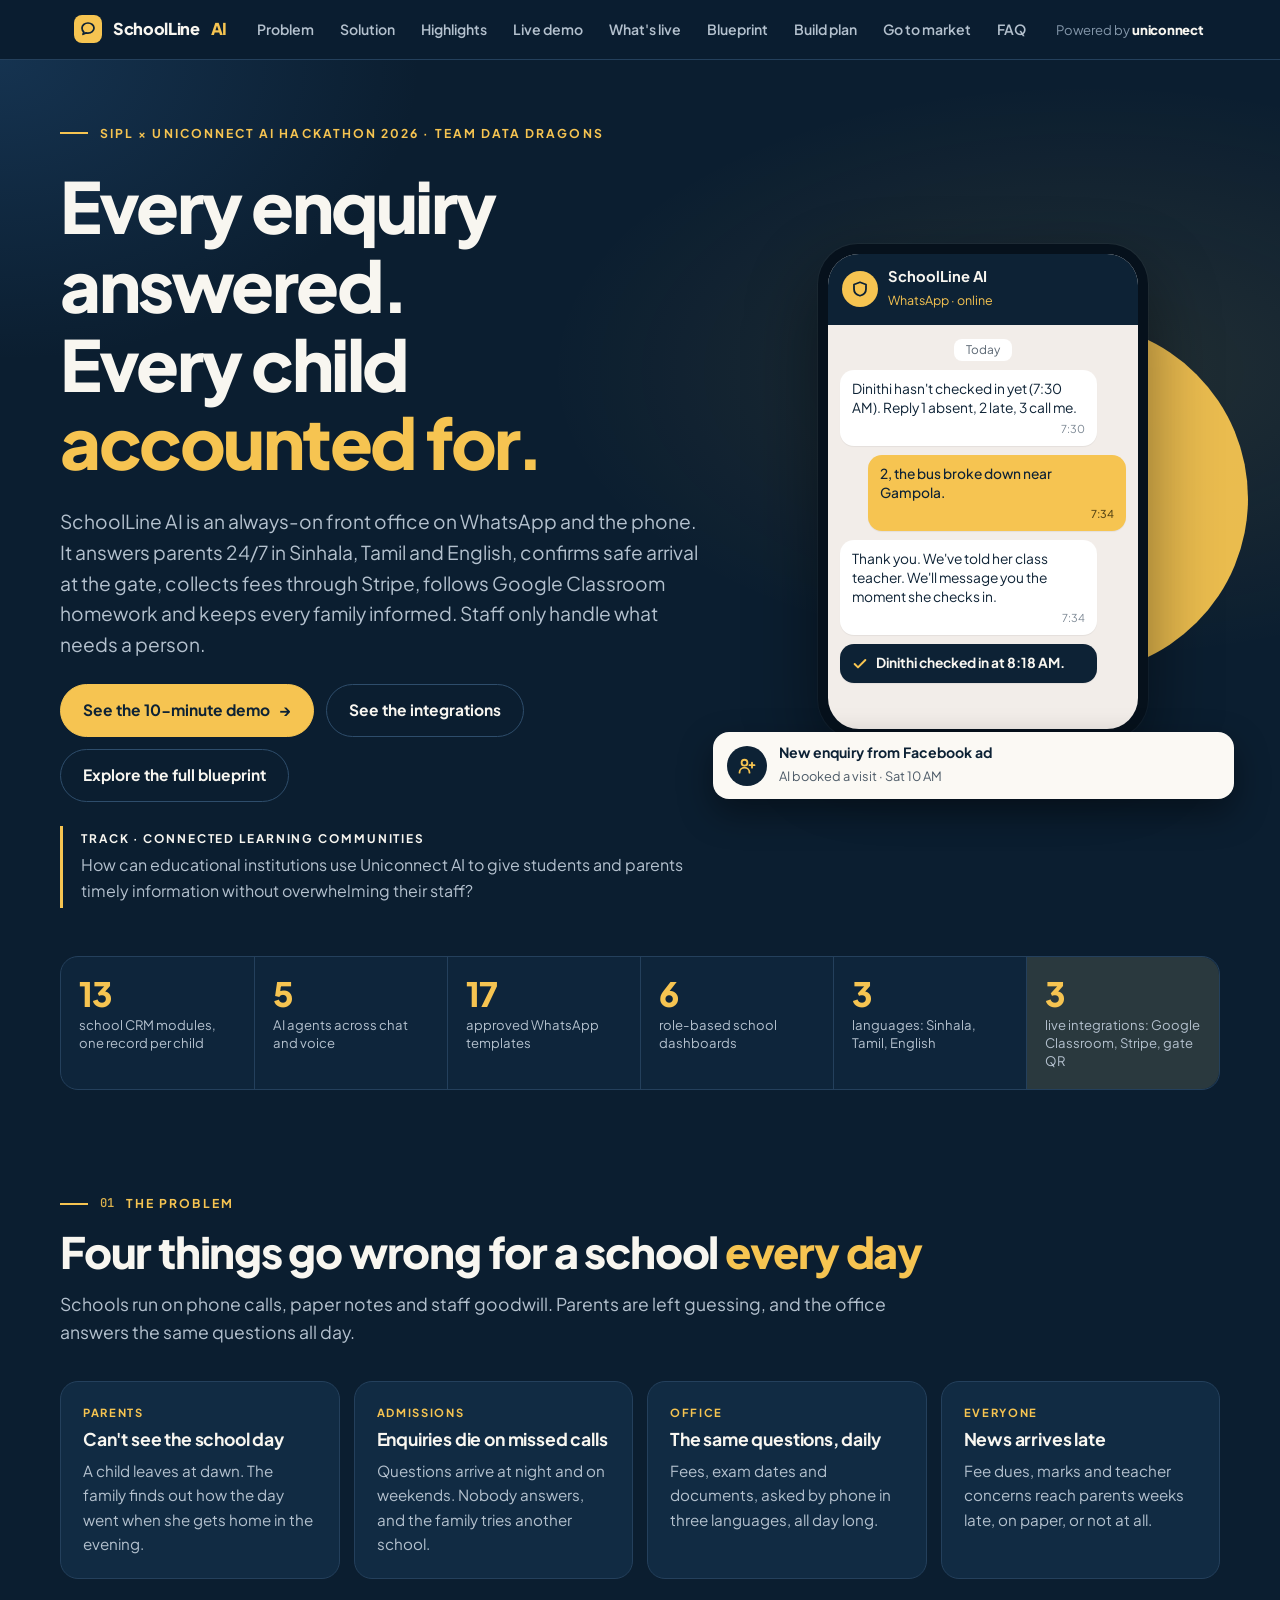
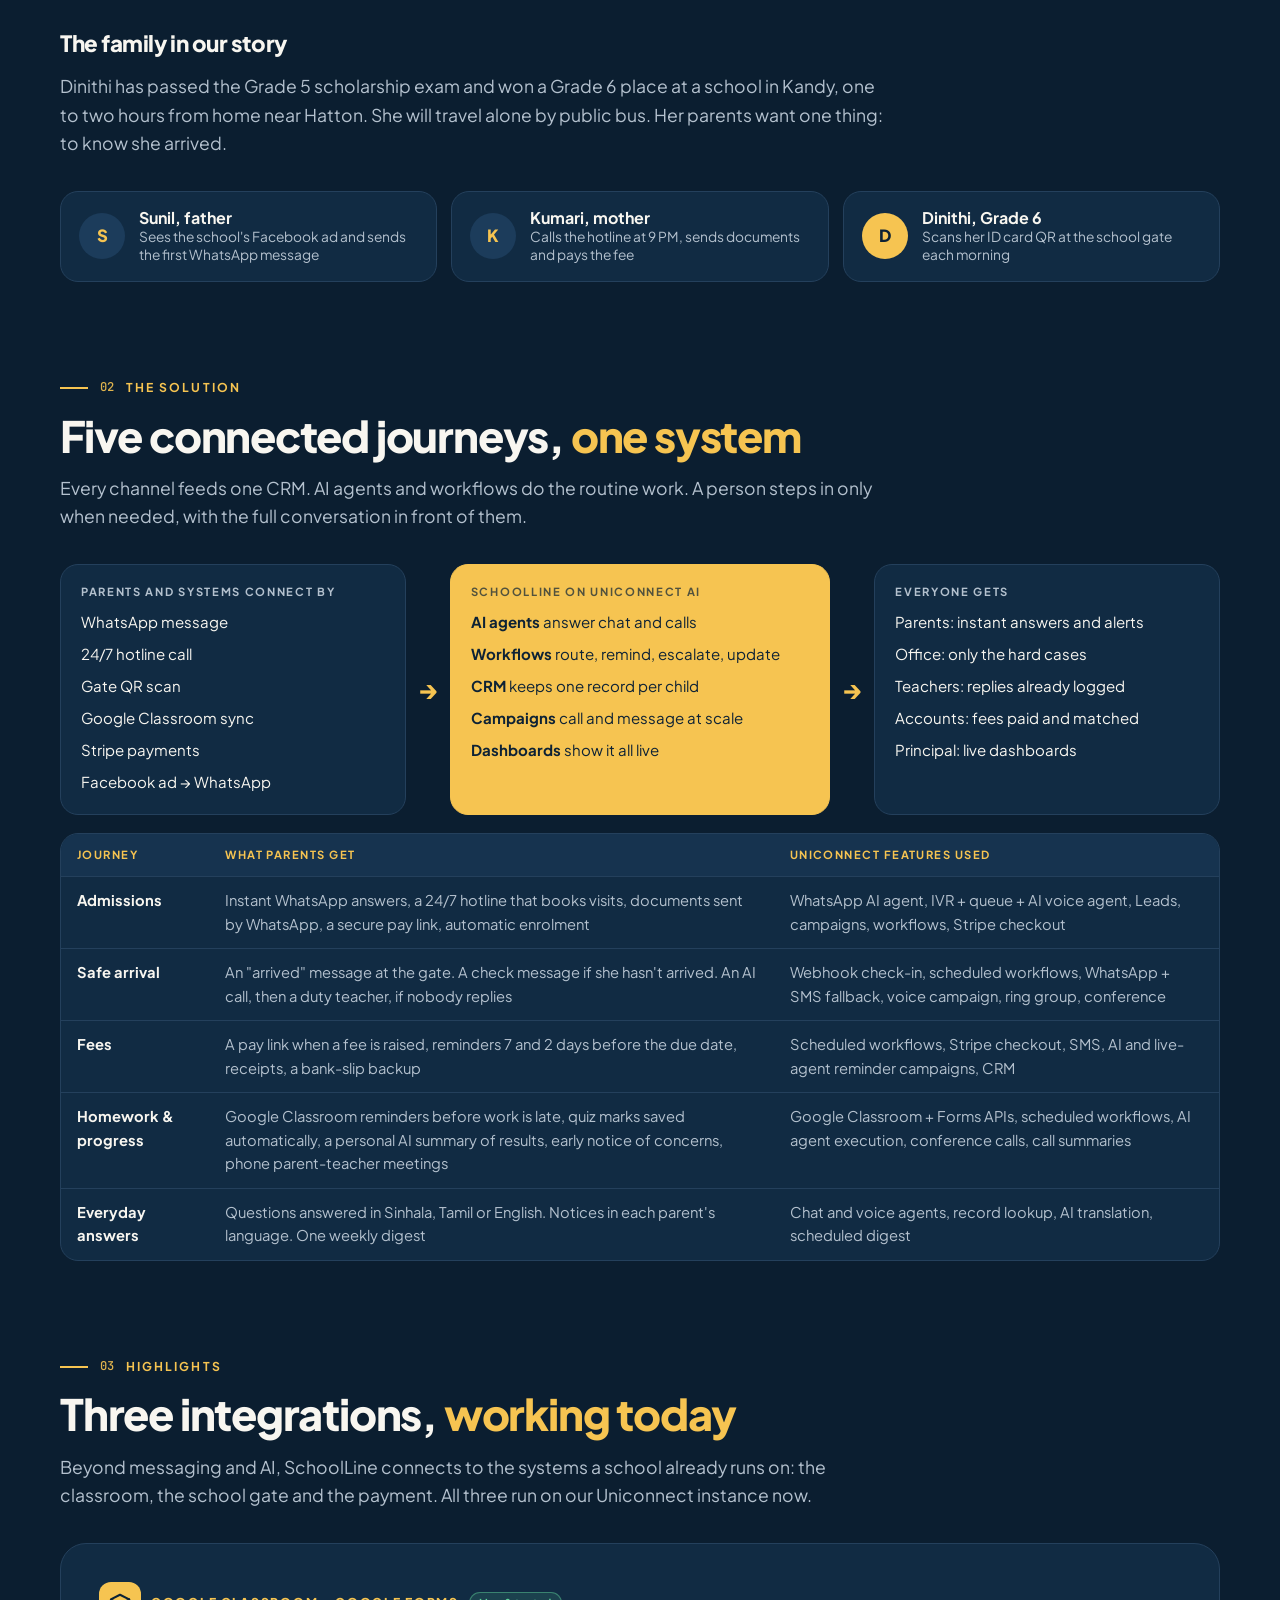
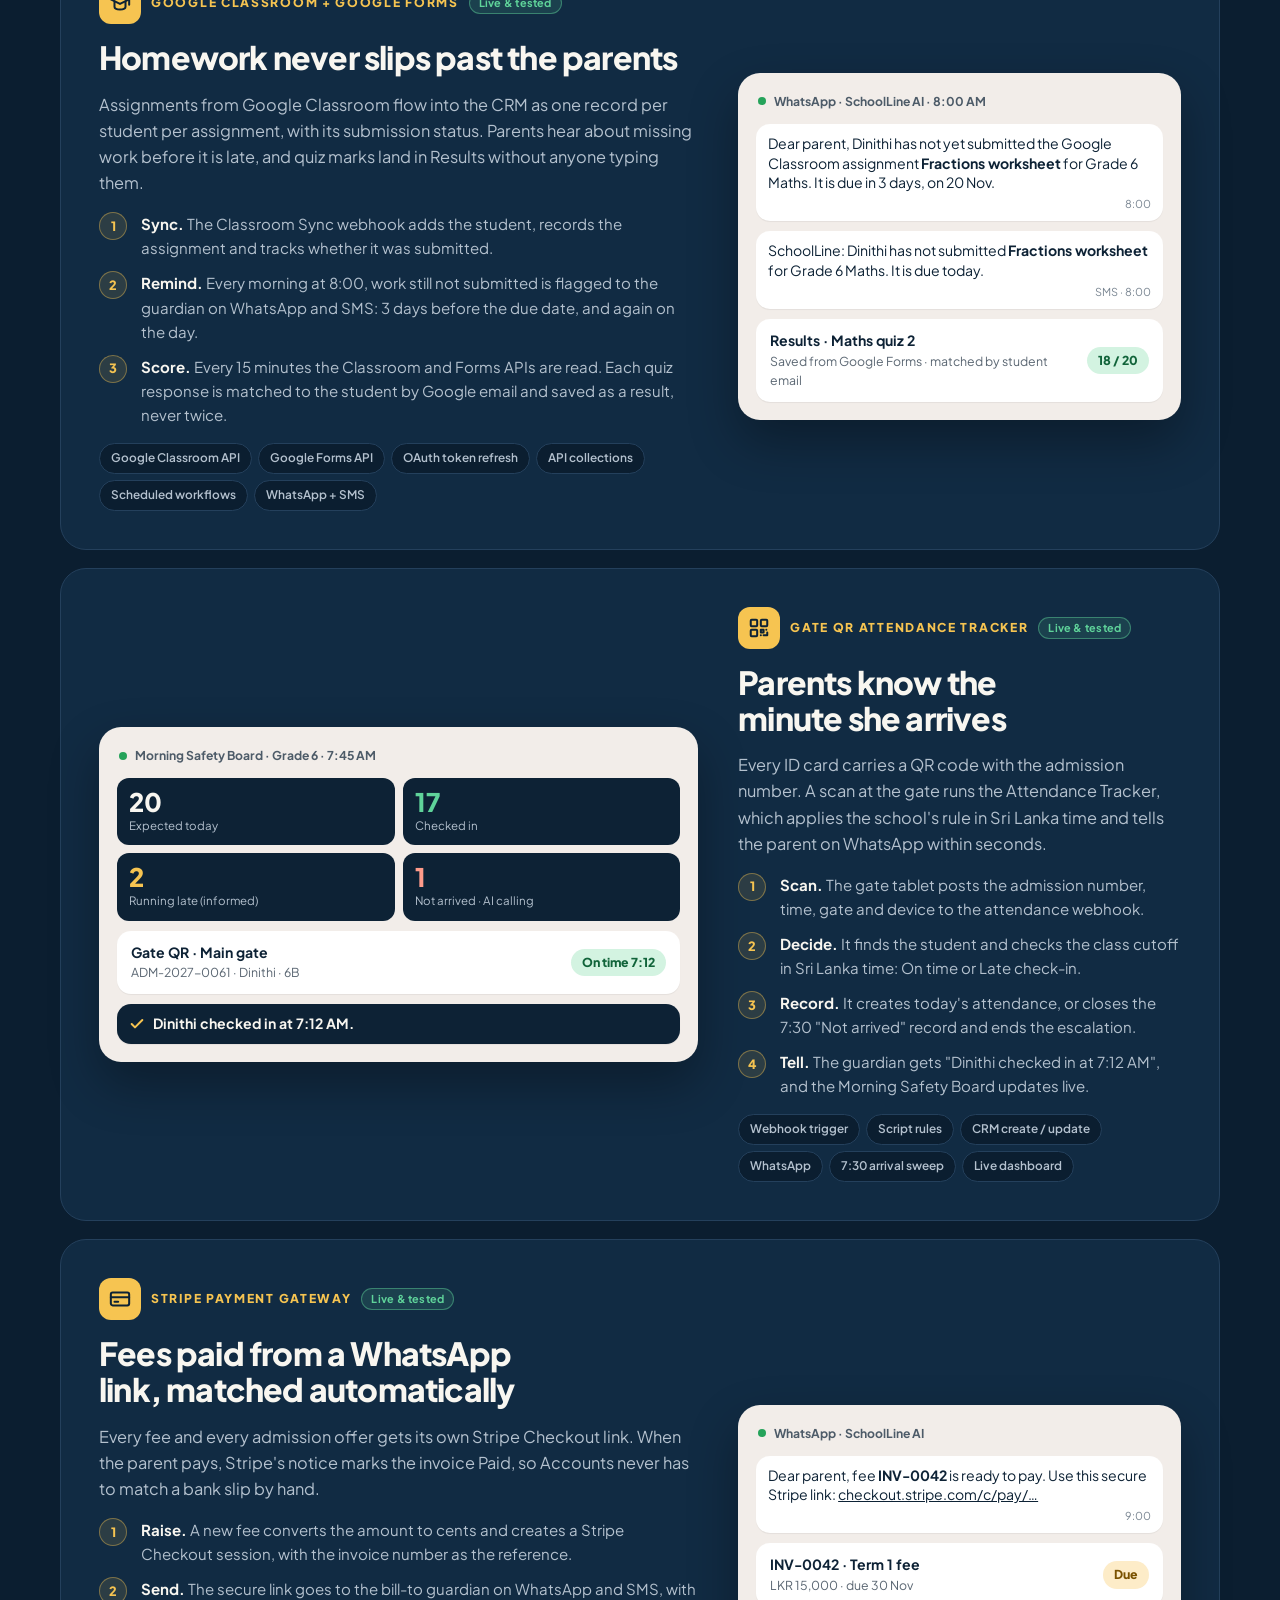
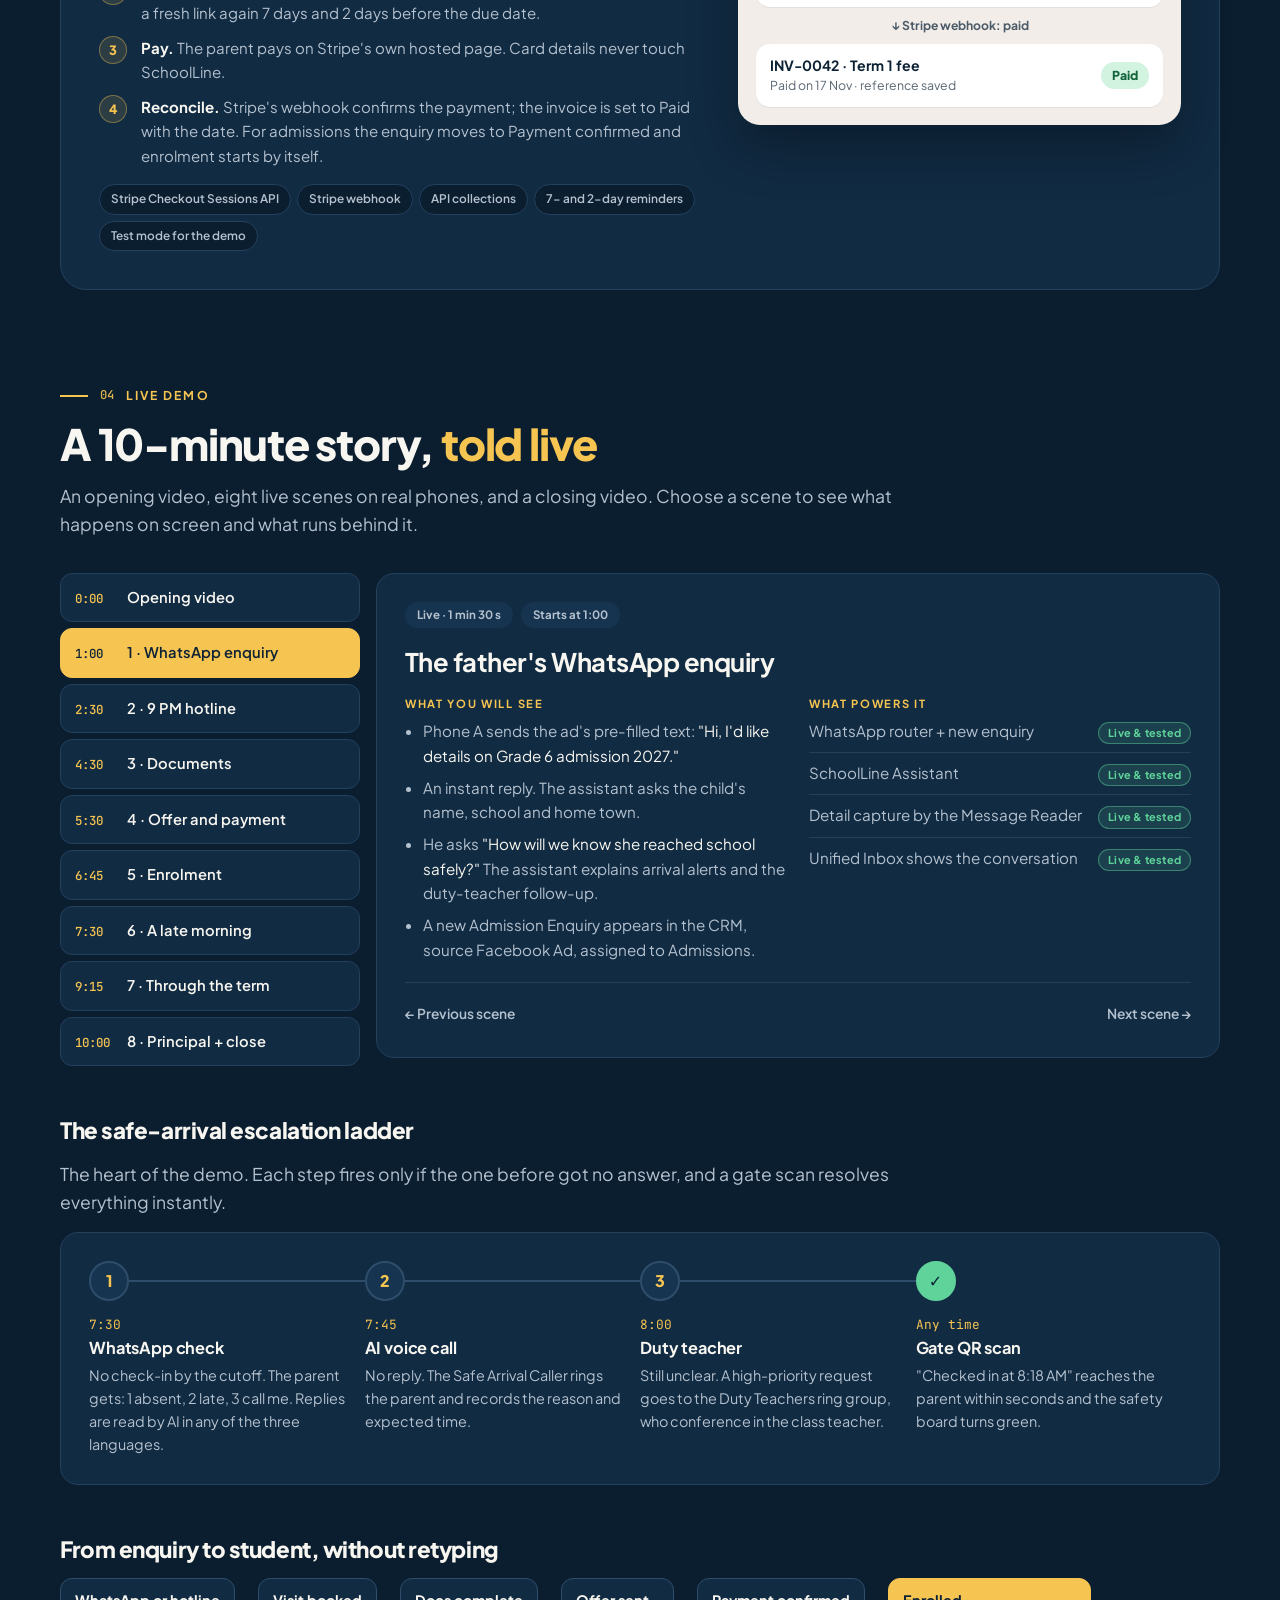
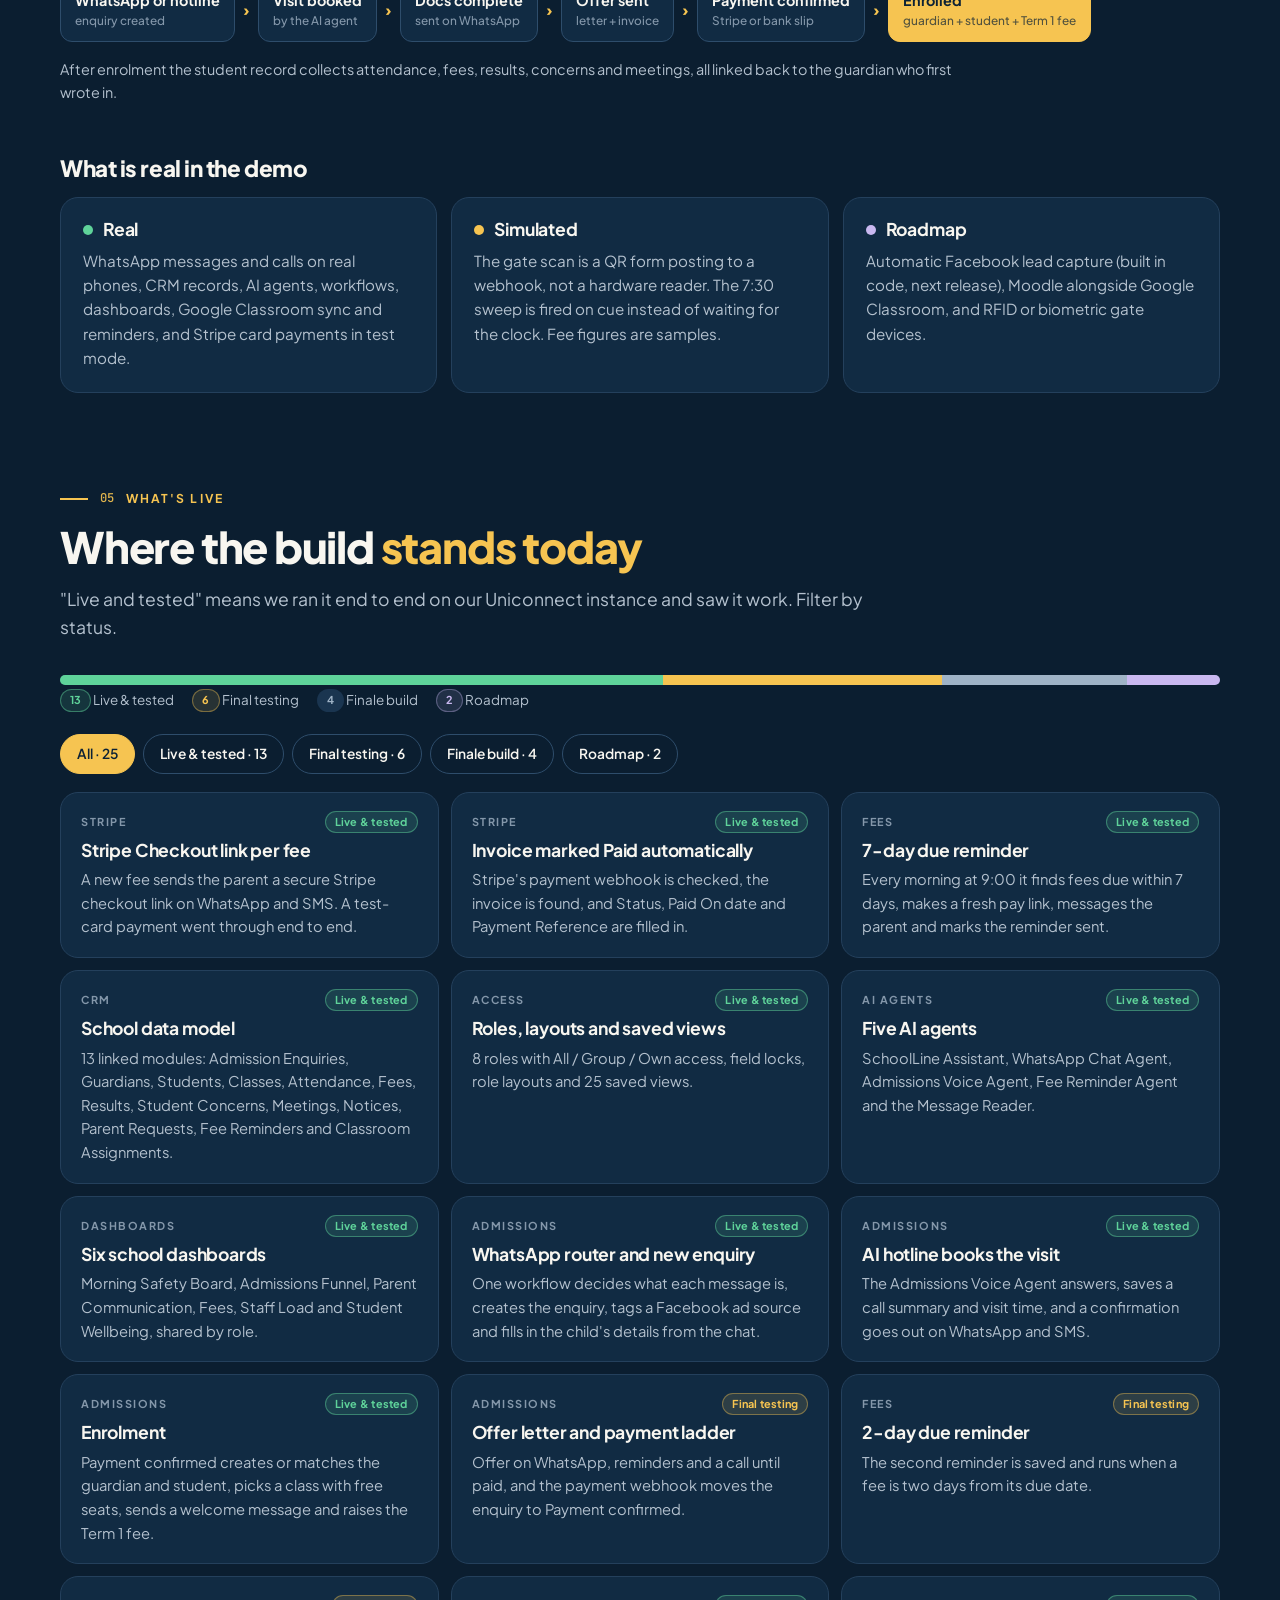
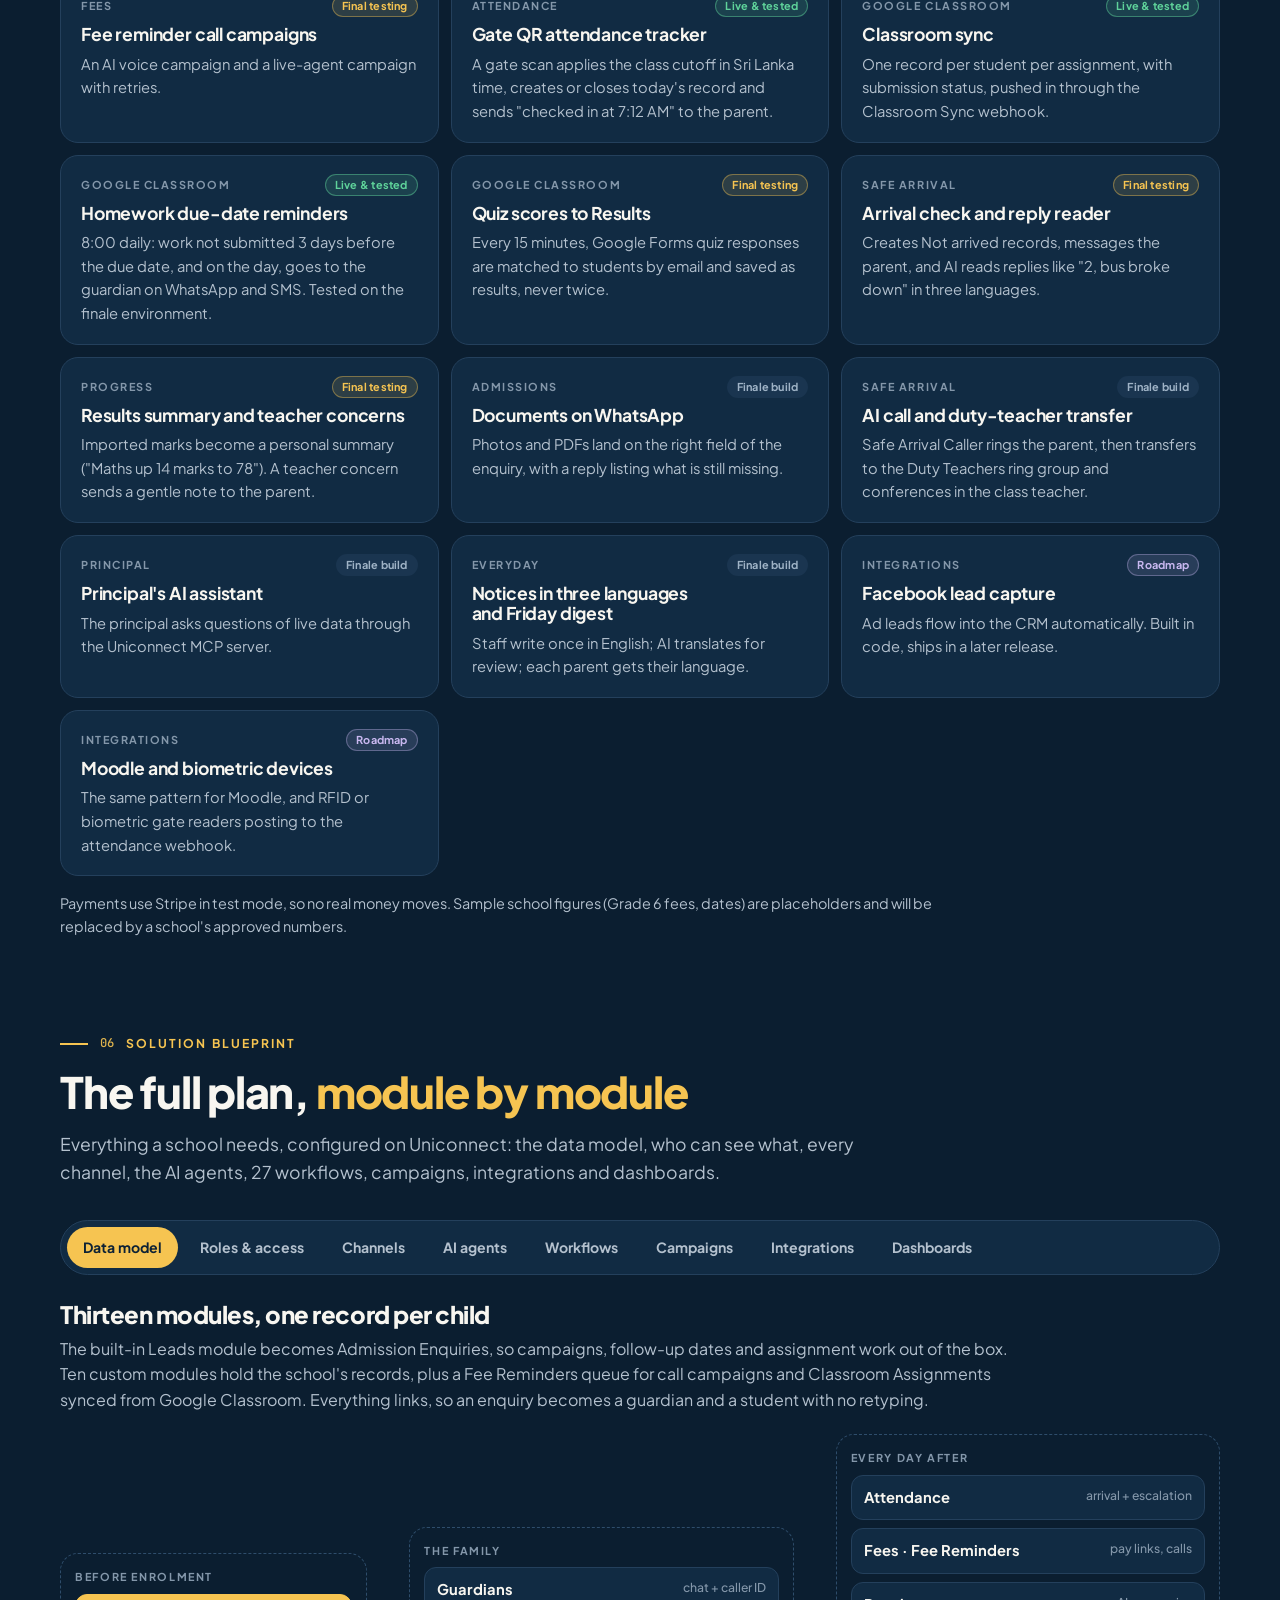
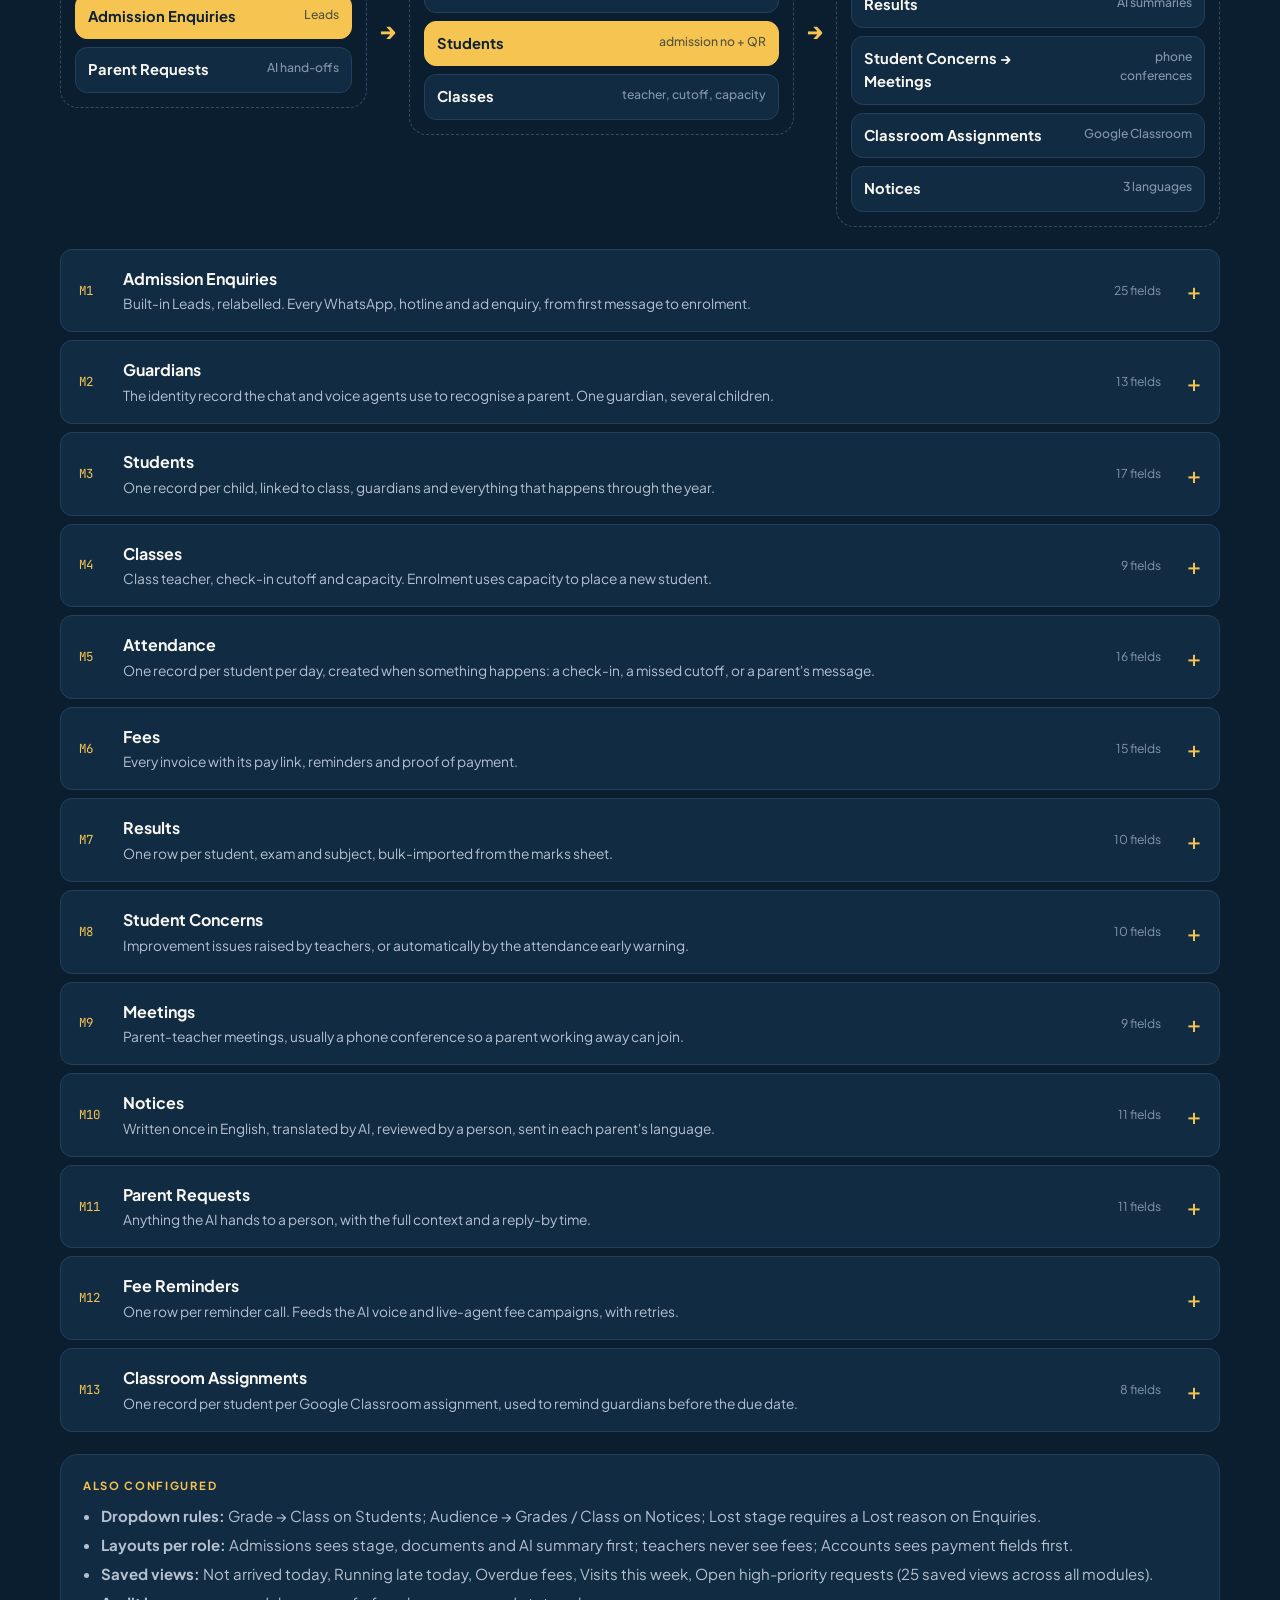
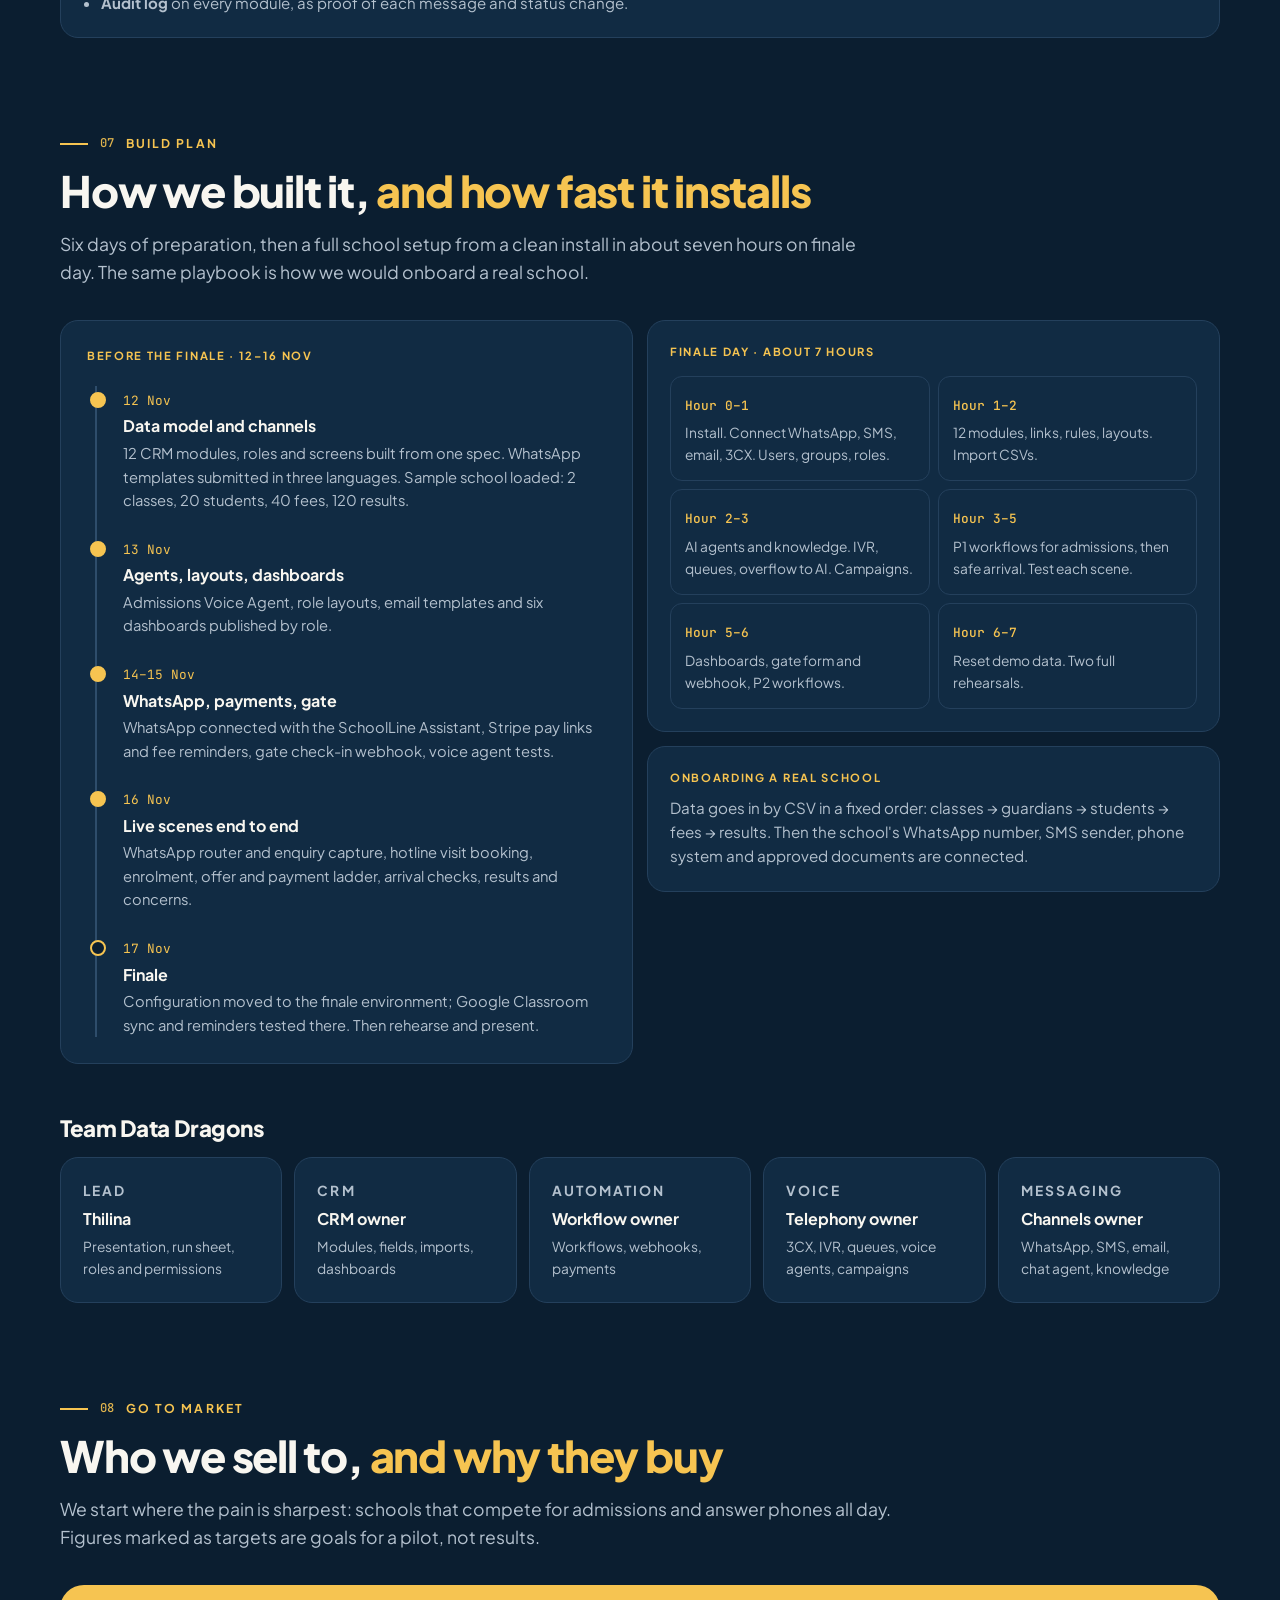
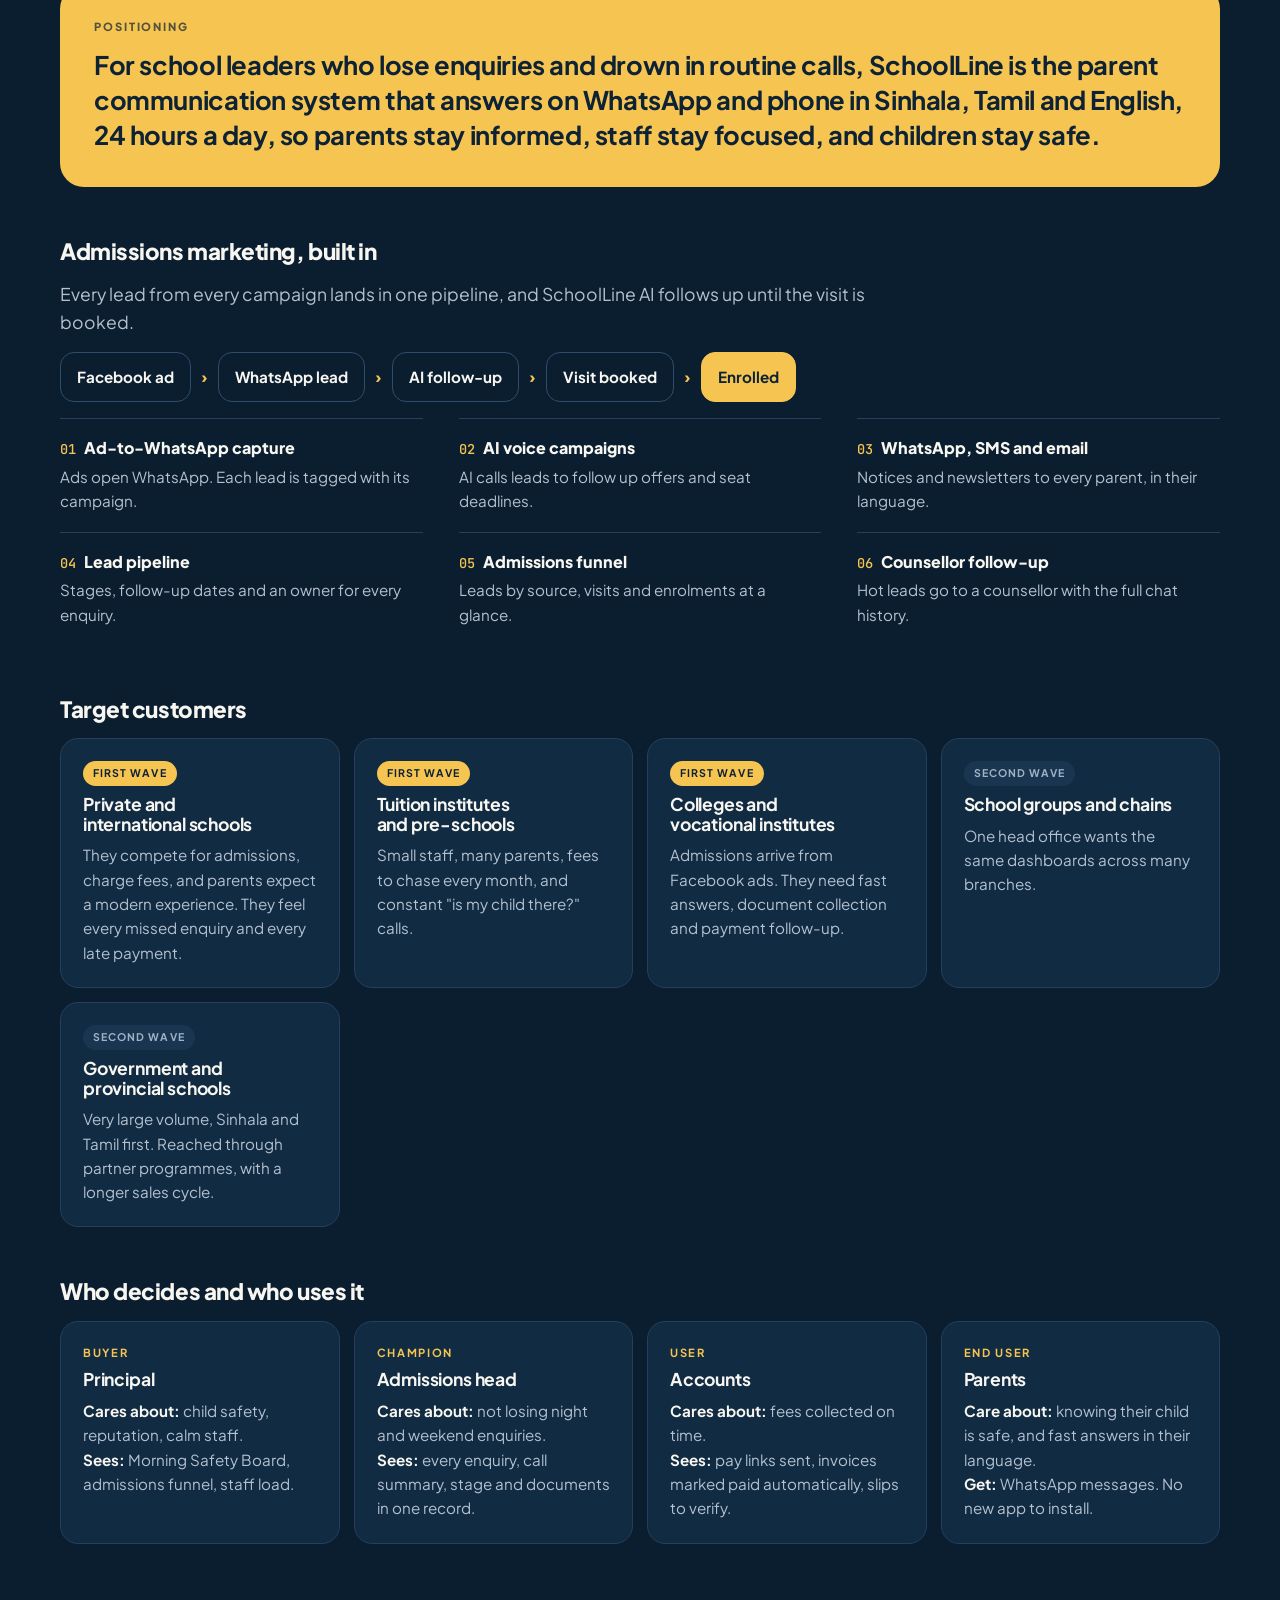
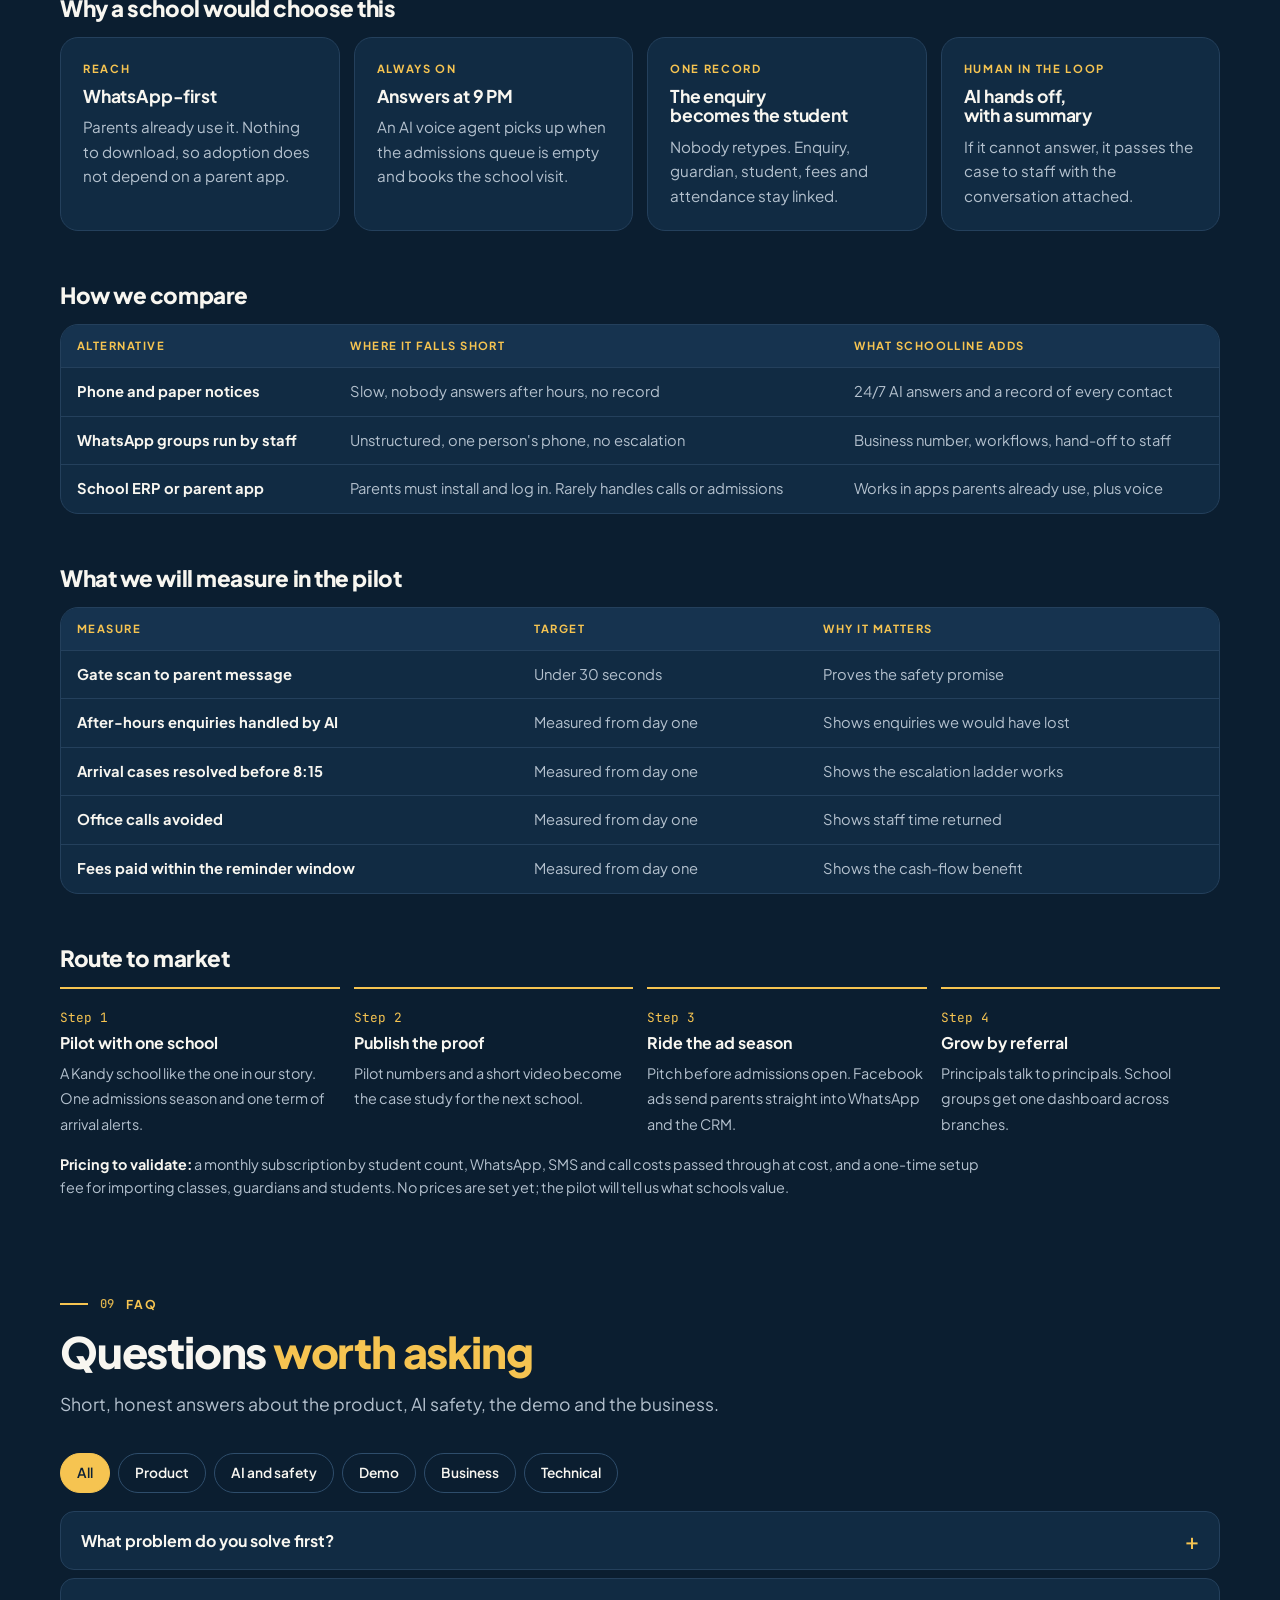
==== commit dbcbe5ba: "UC-000: feat: highlight Google Classroom, gate QR attendance and Stripe Co-Authored-By: Claude Opus " ====
--- a/index.html
+++ b/index.html
@@ -21,6 +21,7 @@
   <a class="logo" href="#top"><i aria-hidden="true"><svg width="16" height="16" viewBox="0 0 24 24" fill="none" stroke="#0D2235" stroke-width="2.6" stroke-linecap="round" stroke-linejoin="round"><path d="M12 3c5 0 9 3.4 9 7.6S17 18.2 12 18.2c-1 0-2-.1-2.9-.4L4.5 20l1.2-3.6C4 15.2 3 13 3 10.6 3 6.4 7 3 12 3z"/></svg></i>SchoolLine <b>AI</b></a>
   <a class="l" href="#problem">Problem</a>
   <a class="l" href="#solution">Solution</a>
+  <a class="l" href="#highlights">Highlights</a>
   <a class="l" href="#demo">Live demo</a>
   <a class="l" href="#progress">What's live</a>
   <a class="l" href="#blueprint">Blueprint</a>
@@ -35,9 +36,10 @@
   <div class="hero-text">
     <span class="eyebrow">SIPL × Uniconnect AI Hackathon 2026 · Team Data Dragons</span>
     <h1>Every enquiry answered. Every child <em>accounted for.</em></h1>
-    <p class="lede">SchoolLine AI is an always-on front office on WhatsApp and the phone. It answers parents 24/7 in Sinhala, Tamil and English, confirms safe arrival at the gate, collects fees and keeps every family informed. Staff only handle what needs a person.</p>
+    <p class="lede">SchoolLine AI is an always-on front office on WhatsApp and the phone. It answers parents 24/7 in Sinhala, Tamil and English, confirms safe arrival at the gate, collects fees through Stripe, follows Google Classroom homework and keeps every family informed. Staff only handle what needs a person.</p>
     <div class="btns">
       <a class="btn pri" href="#demo">See the 10-minute demo <span aria-hidden="true">→</span></a>
+      <a class="btn sec" href="#highlights">See the integrations</a>
       <a class="btn sec" href="#blueprint">Explore the full blueprint</a>
     </div>
     <p class="challenge"><b>Track · Connected Learning Communities</b>How can educational institutions use Uniconnect AI to give students and parents timely information without overwhelming their staff?</p>
@@ -60,11 +62,12 @@
 </header>
 <div class="wrap" style="padding-bottom:8px">
   <div class="stats" aria-label="Build at a glance">
-    <div><b>12</b><span>school CRM modules, one record per child</span></div>
+    <div><b>13</b><span>school CRM modules, one record per child</span></div>
     <div><b>5</b><span>AI agents across chat and voice</span></div>
     <div><b>17</b><span>approved WhatsApp templates</span></div>
     <div><b>6</b><span>role-based school dashboards</span></div>
     <div><b>3</b><span>languages: Sinhala, Tamil, English</span></div>
+    <a href="#highlights"><b>3</b><span>live integrations: Google Classroom, Stripe, gate QR</span></a>
   </div>
 </div>
 </div>
@@ -97,7 +100,7 @@
   <div class="sec-head reveal"><span class="eyebrow"><b>02</b> The solution</span><h2>Five connected journeys, <em>one system</em></h2>
   <p class="lede">Every channel feeds one CRM. AI agents and workflows do the routine work. A person steps in only when needed, with the full conversation in front of them.</p></div>
   <div class="flow reveal" aria-label="How SchoolLine works">
-    <div class="col"><h3>Parents reach the school by</h3><ul><li>WhatsApp message</li><li>24/7 hotline call</li><li>Gate QR scan</li><li>Website chat</li><li>Facebook ad → WhatsApp</li></ul></div>
+    <div class="col"><h3>Parents and systems connect by</h3><ul><li>WhatsApp message</li><li>24/7 hotline call</li><li>Gate QR scan</li><li>Google Classroom sync</li><li>Stripe payments</li><li>Facebook ad → WhatsApp</li></ul></div>
     <div class="arrow" aria-hidden="true">→</div>
     <div class="col core"><h3>SchoolLine on Uniconnect AI</h3><ul><li><b>AI agents</b> answer chat and calls</li><li><b>Workflows</b> route, remind, escalate, update</li><li><b>CRM</b> keeps one record per child</li><li><b>Campaigns</b> call and message at scale</li><li><b>Dashboards</b> show it all live</li></ul></div>
     <div class="arrow" aria-hidden="true">→</div>
@@ -109,14 +112,91 @@
       <tr><td>Admissions</td><td>Instant WhatsApp answers, a 24/7 hotline that books visits, documents sent by WhatsApp, a secure pay link, automatic enrolment</td><td>WhatsApp AI agent, IVR + queue + AI voice agent, Leads, campaigns, workflows, Stripe checkout</td></tr>
       <tr><td>Safe arrival</td><td>An "arrived" message at the gate. A check message if she hasn't arrived. An AI call, then a duty teacher, if nobody replies</td><td>Webhook check-in, scheduled workflows, WhatsApp + SMS fallback, voice campaign, ring group, conference</td></tr>
       <tr><td>Fees</td><td>A pay link when a fee is raised, reminders 7 and 2 days before the due date, receipts, a bank-slip backup</td><td>Scheduled workflows, Stripe checkout, SMS, AI and live-agent reminder campaigns, CRM</td></tr>
-      <tr><td>Marks &amp; progress</td><td>A personal AI summary of results, early notice of concerns, phone parent-teacher meetings</td><td>Bulk import, AI agent execution, conference calls, call summaries</td></tr>
+      <tr><td>Homework &amp; progress</td><td>Google Classroom reminders before work is late, quiz marks saved automatically, a personal AI summary of results, early notice of concerns, phone parent-teacher meetings</td><td>Google Classroom + Forms APIs, scheduled workflows, AI agent execution, conference calls, call summaries</td></tr>
       <tr><td>Everyday answers</td><td>Questions answered in Sinhala, Tamil or English. Notices in each parent's language. One weekly digest</td><td>Chat and voice agents, record lookup, AI translation, scheduled digest</td></tr>
     </tbody></table></div>
 </section>
 
+<!-- ================= HIGHLIGHTS ================= -->
+<section class="block" id="highlights">
+  <div class="sec-head reveal"><span class="eyebrow"><b>03</b> Highlights</span><h2>Three integrations, <em>working today</em></h2>
+  <p class="lede">Beyond messaging and AI, SchoolLine connects to the systems a school already runs on: the classroom, the school gate and the payment. All three run on our Uniconnect instance now.</p></div>
+  <div class="feats">
+
+    <article class="feat reveal" id="hl-classroom">
+      <div class="feat-txt">
+        <div class="feat-tag"><span class="ic" aria-hidden="true"><svg width="22" height="22" viewBox="0 0 24 24" fill="none" stroke="#0D2235" stroke-width="2.2" stroke-linecap="round" stroke-linejoin="round"><path d="M2 8l10-5 10 5-10 5z"/><path d="M6 10.5V16c0 1.7 2.7 3 6 3s6-1.3 6-3v-5.5"/><path d="M22 8v6"/></svg></span><span class="feat-name">Google Classroom + Google Forms</span><span class="badge b-live">Live &amp; tested</span></div>
+        <h3>Homework never slips past the parents</h3>
+        <p class="lead">Assignments from Google Classroom flow into the CRM as one record per student per assignment, with its submission status. Parents hear about missing work before it is late, and quiz marks land in Results without anyone typing them.</p>
+        <ol class="fsteps">
+          <li><span><b>Sync.</b> The Classroom Sync webhook adds the student, records the assignment and tracks whether it was submitted.</span></li>
+          <li><span><b>Remind.</b> Every morning at 8:00, work still not submitted is flagged to the guardian on WhatsApp and SMS: 3 days before the due date, and again on the day.</span></li>
+          <li><span><b>Score.</b> Every 15 minutes the Classroom and Forms APIs are read. Each quiz response is matched to the student by Google email and saved as a result, never twice.</span></li>
+        </ol>
+        <div class="techs"><span>Google Classroom API</span><span>Google Forms API</span><span>OAuth token refresh</span><span>API collections</span><span>Scheduled workflows</span><span>WhatsApp + SMS</span></div>
+      </div>
+      <div class="feat-vis" aria-label="Example Google Classroom reminder and quiz result">
+        <div class="vh"><span class="dot"></span>WhatsApp · SchoolLine AI · 8:00 AM</div>
+        <div class="bub">Dear parent, Dinithi has not yet submitted the Google Classroom assignment <b>Fractions worksheet</b> for Grade 6 Maths. It is due in 3 days, on 20 Nov.<small>8:00</small></div>
+        <div class="bub">SchoolLine: Dinithi has not submitted <b>Fractions worksheet</b> for Grade 6 Maths. It is due today.<small>SMS · 8:00</small></div>
+        <div class="vcard"><div><b>Results · Maths quiz 2</b><span>Saved from Google Forms · matched by student email</span></div><span class="vpill paid">18 / 20</span></div>
+      </div>
+    </article>
+
+    <article class="feat reveal" id="hl-attendance">
+      <div class="feat-txt">
+        <div class="feat-tag"><span class="ic" aria-hidden="true"><svg width="22" height="22" viewBox="0 0 24 24" fill="none" stroke="#0D2235" stroke-width="2.2" stroke-linecap="round" stroke-linejoin="round"><rect x="3" y="3" width="7" height="7" rx="1"/><rect x="14" y="3" width="7" height="7" rx="1"/><rect x="3" y="14" width="7" height="7" rx="1"/><path d="M14 14h3v3h-3zM20 14v.01M14 20h.01M17 20h4v-3"/></svg></span><span class="feat-name">Gate QR attendance tracker</span><span class="badge b-live">Live &amp; tested</span></div>
+        <h3>Parents know the minute she arrives</h3>
+        <p class="lead">Every ID card carries a QR code with the admission number. A scan at the gate runs the Attendance Tracker, which applies the school's rule in Sri Lanka time and tells the parent on WhatsApp within seconds.</p>
+        <ol class="fsteps">
+          <li><span><b>Scan.</b> The gate tablet posts the admission number, time, gate and device to the attendance webhook.</span></li>
+          <li><span><b>Decide.</b> It finds the student and checks the class cutoff in Sri Lanka time: On time or Late check-in.</span></li>
+          <li><span><b>Record.</b> It creates today's attendance, or closes the 7:30 "Not arrived" record and ends the escalation.</span></li>
+          <li><span><b>Tell.</b> The guardian gets "Dinithi checked in at 7:12 AM", and the Morning Safety Board updates live.</span></li>
+        </ol>
+        <div class="techs"><span>Webhook trigger</span><span>Script rules</span><span>CRM create / update</span><span>WhatsApp</span><span>7:30 arrival sweep</span><span>Live dashboard</span></div>
+      </div>
+      <div class="feat-vis" aria-label="Example Morning Safety Board and check-in message">
+        <div class="vh"><span class="dot"></span>Morning Safety Board · Grade 6 · 7:45 AM</div>
+        <div class="board">
+          <div><b>20</b><span>Expected today</span></div>
+          <div class="ok"><b>17</b><span>Checked in</span></div>
+          <div class="warn"><b>2</b><span>Running late (informed)</span></div>
+          <div class="bad"><b>1</b><span>Not arrived · AI calling</span></div>
+        </div>
+        <div class="vcard"><div><b>Gate QR · Main gate</b><span>ADM-2027-0061 · Dinithi · 6B</span></div><span class="vpill paid">On time 7:12</span></div>
+        <div class="bub dark"><svg width="16" height="16" viewBox="0 0 24 24" fill="none" stroke="#F6C451" stroke-width="3" stroke-linecap="round" stroke-linejoin="round"><path d="M4 12l5 5L20 6"/></svg>Dinithi checked in at 7:12 AM.</div>
+      </div>
+    </article>
+
+    <article class="feat reveal" id="hl-stripe">
+      <div class="feat-txt">
+        <div class="feat-tag"><span class="ic" aria-hidden="true"><svg width="22" height="22" viewBox="0 0 24 24" fill="none" stroke="#0D2235" stroke-width="2.2" stroke-linecap="round" stroke-linejoin="round"><rect x="2" y="5" width="20" height="14" rx="2"/><path d="M2 10h20M6 15h4"/></svg></span><span class="feat-name">Stripe payment gateway</span><span class="badge b-live">Live &amp; tested</span></div>
+        <h3>Fees paid from a WhatsApp link, matched automatically</h3>
+        <p class="lead">Every fee and every admission offer gets its own Stripe Checkout link. When the parent pays, Stripe's notice marks the invoice Paid, so Accounts never has to match a bank slip by hand.</p>
+        <ol class="fsteps">
+          <li><span><b>Raise.</b> A new fee converts the amount to cents and creates a Stripe Checkout session, with the invoice number as the reference.</span></li>
+          <li><span><b>Send.</b> The secure link goes to the bill-to guardian on WhatsApp and SMS, with a fresh link again 7 days and 2 days before the due date.</span></li>
+          <li><span><b>Pay.</b> The parent pays on Stripe's own hosted page. Card details never touch SchoolLine.</span></li>
+          <li><span><b>Reconcile.</b> Stripe's webhook confirms the payment; the invoice is set to Paid with the date. For admissions the enquiry moves to Payment confirmed and enrolment starts by itself.</span></li>
+        </ol>
+        <div class="techs"><span>Stripe Checkout Sessions API</span><span>Stripe webhook</span><span>API collections</span><span>7- and 2-day reminders</span><span>Test mode for the demo</span></div>
+      </div>
+      <div class="feat-vis" aria-label="Example Stripe payment link and invoice status">
+        <div class="vh"><span class="dot"></span>WhatsApp · SchoolLine AI</div>
+        <div class="bub">Dear parent, fee <b>INV-0042</b> is ready to pay. Use this secure Stripe link: <u>checkout.stripe.com/c/pay/…</u><small>9:00</small></div>
+        <div class="vcard"><div><b>INV-0042 · Term 1 fee</b><span>LKR 15,000 · due 30 Nov</span></div><span class="vpill due">Due</span></div>
+        <div class="varrow" aria-hidden="true">↓ Stripe webhook: paid</div>
+        <div class="vcard"><div><b>INV-0042 · Term 1 fee</b><span>Paid on 17 Nov · reference saved</span></div><span class="vpill paid">Paid</span></div>
+      </div>
+    </article>
+
+  </div>
+</section>
+
 <!-- ================= DEMO ================= -->
 <section class="block" id="demo">
-  <div class="sec-head reveal"><span class="eyebrow"><b>03</b> Live demo</span><h2>A 10-minute story, <em>told live</em></h2>
+  <div class="sec-head reveal"><span class="eyebrow"><b>04</b> Live demo</span><h2>A 10-minute story, <em>told live</em></h2>
   <p class="lede">An opening video, eight live scenes on real phones, and a closing video. Choose a scene to see what happens on screen and what runs behind it.</p></div>
   <div class="demo reveal">
     <div class="scenes" id="scenes" role="tablist" aria-label="Demo scenes"></div>
@@ -152,16 +232,16 @@
   <div class="sub reveal rvs">
     <h3>What is real in the demo</h3>
     <div class="grid g3">
-      <div class="card"><h3><span class="dotc" style="background:var(--live)"></span>Real</h3><p>WhatsApp messages and calls on real phones, CRM records, AI agents, workflows, dashboards, and Stripe card payments in test mode.</p></div>
+      <div class="card"><h3><span class="dotc" style="background:var(--live)"></span>Real</h3><p>WhatsApp messages and calls on real phones, CRM records, AI agents, workflows, dashboards, Google Classroom sync and reminders, and Stripe card payments in test mode.</p></div>
       <div class="card"><h3><span class="dotc" style="background:var(--accent)"></span>Simulated</h3><p>The gate scan is a QR form posting to a webhook, not a hardware reader. The 7:30 sweep is fired on cue instead of waiting for the clock. Fee figures are samples.</p></div>
-      <div class="card"><h3><span class="dotc" style="background:var(--road)"></span>Roadmap</h3><p>Automatic Facebook lead capture (built in code, next release), LMS homework and grade sync, and RFID or biometric gate devices.</p></div>
+      <div class="card"><h3><span class="dotc" style="background:var(--road)"></span>Roadmap</h3><p>Automatic Facebook lead capture (built in code, next release), Moodle alongside Google Classroom, and RFID or biometric gate devices.</p></div>
     </div>
   </div>
 </section>
 
 <!-- ================= PROGRESS ================= -->
 <section class="block" id="progress">
-  <div class="sec-head reveal"><span class="eyebrow"><b>04</b> What's live</span><h2>Where the build <em>stands today</em></h2>
+  <div class="sec-head reveal"><span class="eyebrow"><b>05</b> What's live</span><h2>Where the build <em>stands today</em></h2>
   <p class="lede">"Live and tested" means we ran it end to end on our Uniconnect instance and saw it work. Filter by status.</p></div>
   <div class="reveal">
     <div class="meter" id="meter" aria-hidden="true"></div>
@@ -174,8 +254,8 @@
 
 <!-- ================= BLUEPRINT ================= -->
 <section class="block" id="blueprint">
-  <div class="sec-head reveal"><span class="eyebrow"><b>05</b> Solution blueprint</span><h2>The full plan, <em>module by module</em></h2>
-  <p class="lede">Everything a school needs, configured on Uniconnect: the data model, who can see what, every channel, the AI agents, 24 workflows, campaigns, integrations and dashboards.</p></div>
+  <div class="sec-head reveal"><span class="eyebrow"><b>06</b> Solution blueprint</span><h2>The full plan, <em>module by module</em></h2>
+  <p class="lede">Everything a school needs, configured on Uniconnect: the data model, who can see what, every channel, the AI agents, 27 workflows, campaigns, integrations and dashboards.</p></div>
 
   <div class="tabs" role="tablist" aria-label="Blueprint sections" id="bp-tabs">
     <button class="tab" role="tab" id="t-data" aria-controls="p-data" aria-selected="true">Data model</button>
@@ -190,7 +270,7 @@
 
   <!-- DATA MODEL -->
   <div class="tabpanel" role="tabpanel" id="p-data" aria-labelledby="t-data">
-    <div class="tp-head"><h3>Twelve modules, one record per child</h3><p>The built-in Leads module becomes Admission Enquiries, so campaigns, follow-up dates and assignment work out of the box. Ten custom modules hold the school's records, plus a Fee Reminders queue for call campaigns. Everything links, so an enquiry becomes a guardian and a student with no retyping.</p></div>
+    <div class="tp-head"><h3>Thirteen modules, one record per child</h3><p>The built-in Leads module becomes Admission Enquiries, so campaigns, follow-up dates and assignment work out of the box. Ten custom modules hold the school's records, plus a Fee Reminders queue for call campaigns and Classroom Assignments synced from Google Classroom. Everything links, so an enquiry becomes a guardian and a student with no retyping.</p></div>
     <div class="dm" aria-label="How the modules link">
       <div class="grp"><b>Before enrolment</b>
         <div class="m core">Admission Enquiries <small>Leads</small></div>
@@ -208,6 +288,7 @@
         <div class="m">Fees · Fee Reminders <small>pay links, calls</small></div>
         <div class="m">Results <small>AI summaries</small></div>
         <div class="m">Student Concerns → Meetings <small>phone conferences</small></div>
+        <div class="m">Classroom Assignments <small>Google Classroom</small></div>
         <div class="m">Notices <small>3 languages</small></div>
       </div>
     </div>
@@ -323,7 +404,7 @@
 
   <!-- WORKFLOWS -->
   <div class="tabpanel" role="tabpanel" id="p-wf" aria-labelledby="t-wf" hidden>
-    <div class="tp-head"><h3>24 workflows do the routine work</h3><p>Built from Uniconnect triggers (WhatsApp received, record created or updated, schedules, webhooks, call ended, delivery failed) and actions (CRM, WhatsApp, SMS, email, AI agent execution, add to campaign, make call, API request), with routers, conditions and loops.</p>
+    <div class="tp-head"><h3>27 workflows do the routine work</h3><p>Built from Uniconnect triggers (WhatsApp received, record created or updated, schedules, webhooks, call ended, delivery failed) and actions (CRM, WhatsApp, SMS, email, AI agent execution, add to campaign, make call, API request), with routers, conditions and loops.</p>
       <div class="legend"><span><span class="badge b-p1">P1</span> needed for the demo</span><span><span class="badge b-p2">P2</span> strong extra</span><span><span class="badge b-p3">P3</span> if time allows</span></div></div>
     <div class="chips" id="wfchips" role="group" aria-label="Filter workflows by journey"></div>
     <div class="wfs" id="wfs"></div>
@@ -352,13 +433,15 @@
     <div class="tw"><table>
       <thead><tr><th>Integration</th><th>How it works</th><th>Status</th></tr></thead>
       <tbody>
-        <tr><td>Stripe payments</td><td>A new fee creates a secure checkout link sent on WhatsApp and SMS. The payment notice comes back to a webhook, which finds the invoice and marks it Paid with the date and reference.</td><td><span class="badge b-live">Live &amp; tested</span></td></tr>
-        <tr><td>Gate QR check-in</td><td>Each ID card carries a QR with the admission number. A gate tablet form posts to the <code>gate-checkin</code> webhook, which updates attendance and messages the parent.</td><td><span class="badge b-testing">Final testing</span></td></tr>
+        <tr><td>Stripe payment gateway</td><td>A new fee creates a Stripe Checkout session (Checkout Sessions API, invoice number as reference) and the link goes out on WhatsApp and SMS. The payment notice comes back to a webhook, which finds the invoice and marks it Paid with the date and reference.</td><td><span class="badge b-live">Live &amp; tested</span></td></tr>
+        <tr><td>Gate QR attendance tracker</td><td>Each ID card carries a QR with the admission number. A gate tablet posts to the attendance webhook, which applies the cutoff in Sri Lanka time, updates attendance and messages the parent.</td><td><span class="badge b-live">Live &amp; tested</span></td></tr>
         <tr><td>Office tap</td><td>Office staff record arrival from a tablet when a child forgets the card.</td><td><span class="badge b-live">Live &amp; tested</span></td></tr>
         <tr><td>School systems via API</td><td>An Integration service account creates attendance or imports marks from any existing system through the REST API.</td><td><span class="badge b-live">Live &amp; tested</span></td></tr>
         <tr><td>Principal's AI assistant</td><td>An AI client connects to the Uniconnect MCP server with the service account, limited to what the Integration role allows.</td><td><span class="badge b-build">Finale build</span></td></tr>
         <tr><td>Facebook lead capture</td><td>Ad leads flow into Admission Enquiries automatically, tagged with the campaign. Built in code; the demo uses the ad's pre-filled WhatsApp message.</td><td><span class="badge b-roadmap">Roadmap</span></td></tr>
-        <tr><td>LMS (Moodle, Google Classroom)</td><td>Homework and grade alerts through API collections and the Execute API Request action.</td><td><span class="badge b-roadmap">Roadmap</span></td></tr>
+        <tr><td>Google Classroom</td><td>Classroom Sync webhook keeps one record per student per assignment; scheduled workflows remind guardians 3 days before and on the due day. Classroom API collection with OAuth token refresh.</td><td><span class="badge b-live">Live &amp; tested</span></td></tr>
+        <tr><td>Google Forms quizzes</td><td>Classroom and Forms APIs read quiz responses every 15 minutes; scores are matched by student email and saved to Results.</td><td><span class="badge b-testing">Final testing</span></td></tr>
+        <tr><td>Moodle</td><td>The same API-collection pattern for schools on Moodle.</td><td><span class="badge b-roadmap">Roadmap</span></td></tr>
         <tr><td>RFID / biometric gates</td><td>The device software posts to the same <code>gate-checkin</code> webhook. No change on our side.</td><td><span class="badge b-roadmap">Roadmap</span></td></tr>
       </tbody></table></div>
     <div class="grid">
@@ -400,7 +483,7 @@
 
 <!-- ================= BUILD PLAN ================= -->
 <section class="block" id="build">
-  <div class="sec-head reveal"><span class="eyebrow"><b>06</b> Build plan</span><h2>How we built it, <em>and how fast it installs</em></h2>
+  <div class="sec-head reveal"><span class="eyebrow"><b>07</b> Build plan</span><h2>How we built it, <em>and how fast it installs</em></h2>
   <p class="lede">Six days of preparation, then a full school setup from a clean install in about seven hours on finale day. The same playbook is how we would onboard a real school.</p></div>
   <div class="grid reveal" style="grid-template-columns:repeat(auto-fit,minmax(320px,1fr));align-items:start">
     <div class="card" style="padding:26px">
@@ -410,7 +493,7 @@
         <div class="ev done"><span class="d">13 Nov</span><b>Agents, layouts, dashboards</b><p>Admissions Voice Agent, role layouts, email templates and six dashboards published by role.</p></div>
         <div class="ev done"><span class="d">14–15 Nov</span><b>WhatsApp, payments, gate</b><p>WhatsApp connected with the SchoolLine Assistant, Stripe pay links and fee reminders, gate check-in webhook, voice agent tests.</p></div>
         <div class="ev done"><span class="d">16 Nov</span><b>Live scenes end to end</b><p>WhatsApp router and enquiry capture, hotline visit booking, enrolment, offer and payment ladder, arrival checks, results and concerns.</p></div>
-        <div class="ev"><span class="d">17 Nov</span><b>Finale</b><p>Install, build, rehearse, present.</p></div>
+        <div class="ev"><span class="d">17 Nov</span><b>Finale</b><p>Configuration moved to the finale environment; Google Classroom sync and reminders tested there. Then rehearse and present.</p></div>
       </div>
     </div>
     <div style="display:flex;flex-direction:column;gap:14px">
@@ -441,7 +524,7 @@
 
 <!-- ================= MARKET ================= -->
 <section class="block" id="market">
-  <div class="sec-head reveal"><span class="eyebrow"><b>07</b> Go to market</span><h2>Who we sell to, <em>and why they buy</em></h2>
+  <div class="sec-head reveal"><span class="eyebrow"><b>08</b> Go to market</span><h2>Who we sell to, <em>and why they buy</em></h2>
   <p class="lede">We start where the pain is sharpest: schools that compete for admissions and answer phones all day. Figures marked as targets are goals for a pilot, not results.</p></div>
 
   <div class="pos reveal"><small>Positioning</small>For school leaders who lose enquiries and drown in routine calls, SchoolLine is the parent communication system that answers on WhatsApp and phone in Sinhala, Tamil and English, 24 hours a day, so parents stay informed, staff stay focused, and children stay safe.</div>
@@ -527,7 +610,7 @@
 
 <!-- ================= FAQ ================= -->
 <section class="block" id="faq">
-  <div class="sec-head reveal"><span class="eyebrow"><b>08</b> FAQ</span><h2>Questions <em>worth asking</em></h2>
+  <div class="sec-head reveal"><span class="eyebrow"><b>09</b> FAQ</span><h2>Questions <em>worth asking</em></h2>
   <p class="lede">Short, honest answers about the product, AI safety, the demo and the business.</p></div>
   <div class="chips" id="qchips" role="group" aria-label="Filter questions"></div>
   <div class="qa" id="qa-list"></div>
@@ -554,10 +637,10 @@
 // ---------- Build status (edit as the build moves): live, testing, build, roadmap ----------
 var STATUS = {live:"Live & tested", testing:"Final testing", build:"Finale build", roadmap:"Roadmap"};
 var ITEMS = [
- {s:"live",a:"Fees",t:"Card payment link",d:"A new fee sends the parent a secure Stripe checkout link on WhatsApp and SMS. A test-card payment went through end to end."},
- {s:"live",a:"Fees",t:"Invoice marked Paid automatically",d:"The payment notice is checked, the invoice is found, and Status, Paid On date and Payment Reference are filled in."},
+ {s:"live",a:"Stripe",t:"Stripe Checkout link per fee",d:"A new fee sends the parent a secure Stripe checkout link on WhatsApp and SMS. A test-card payment went through end to end."},
+ {s:"live",a:"Stripe",t:"Invoice marked Paid automatically",d:"Stripe's payment webhook is checked, the invoice is found, and Status, Paid On date and Payment Reference are filled in."},
  {s:"live",a:"Fees",t:"7-day due reminder",d:"Every morning at 9:00 it finds fees due within 7 days, makes a fresh pay link, messages the parent and marks the reminder sent."},
- {s:"live",a:"CRM",t:"School data model",d:"12 linked modules: Admission Enquiries, Guardians, Students, Classes, Attendance, Fees, Results, Student Concerns, Meetings, Notices, Parent Requests and Fee Reminders."},
+ {s:"live",a:"CRM",t:"School data model",d:"13 linked modules: Admission Enquiries, Guardians, Students, Classes, Attendance, Fees, Results, Student Concerns, Meetings, Notices, Parent Requests, Fee Reminders and Classroom Assignments."},
  {s:"live",a:"Access",t:"Roles, layouts and saved views",d:"8 roles with All / Group / Own access, field locks, role layouts and 25 saved views."},
  {s:"live",a:"AI agents",t:"Five AI agents",d:"SchoolLine Assistant, WhatsApp Chat Agent, Admissions Voice Agent, Fee Reminder Agent and the Message Reader."},
  {s:"live",a:"Dashboards",t:"Six school dashboards",d:"Morning Safety Board, Admissions Funnel, Parent Communication, Fees, Staff Load and Student Wellbeing, shared by role."},
@@ -567,7 +650,10 @@
  {s:"testing",a:"Admissions",t:"Offer letter and payment ladder",d:"Offer on WhatsApp, reminders and a call until paid, and the payment webhook moves the enquiry to Payment confirmed."},
  {s:"testing",a:"Fees",t:"2-day due reminder",d:"The second reminder is saved and runs when a fee is two days from its due date."},
  {s:"testing",a:"Fees",t:"Fee reminder call campaigns",d:"An AI voice campaign and a live-agent campaign with retries."},
- {s:"testing",a:"Safe arrival",t:"Gate check-in",d:"A gate scan updates the morning record and sends \"checked in at 8:18 AM\" to the parent."},
+ {s:"live",a:"Attendance",t:"Gate QR attendance tracker",d:"A gate scan applies the class cutoff in Sri Lanka time, creates or closes today's record and sends \"checked in at 7:12 AM\" to the parent."},
+ {s:"live",a:"Google Classroom",t:"Classroom sync",d:"One record per student per assignment, with submission status, pushed in through the Classroom Sync webhook."},
+ {s:"live",a:"Google Classroom",t:"Homework due-date reminders",d:"8:00 daily: work not submitted 3 days before the due date, and on the day, goes to the guardian on WhatsApp and SMS. Tested on the finale environment."},
+ {s:"testing",a:"Google Classroom",t:"Quiz scores to Results",d:"Every 15 minutes, Google Forms quiz responses are matched to students by email and saved as results, never twice."},
  {s:"testing",a:"Safe arrival",t:"Arrival check and reply reader",d:"Creates Not arrived records, messages the parent, and AI reads replies like \"2, bus broke down\" in three languages."},
  {s:"testing",a:"Progress",t:"Results summary and teacher concerns",d:"Imported marks become a personal summary (\"Maths up 14 marks to 78\"). A teacher concern sends a gentle note to the parent."},
  {s:"build",a:"Admissions",t:"Documents on WhatsApp",d:"Photos and PDFs land on the right field of the enquiry, with a reply listing what is still missing."},
@@ -575,7 +661,7 @@
  {s:"build",a:"Principal",t:"Principal's AI assistant",d:"The principal asks questions of live data through the Uniconnect MCP server."},
  {s:"build",a:"Everyday",t:"Notices in three languages and Friday digest",d:"Staff write once in English; AI translates for review; each parent gets their language."},
  {s:"roadmap",a:"Integrations",t:"Facebook lead capture",d:"Ad leads flow into the CRM automatically. Built in code, ships in a later release."},
- {s:"roadmap",a:"Integrations",t:"LMS and biometric devices",d:"Homework and grade alerts from Moodle or Google Classroom, and RFID gate devices."}
+ {s:"roadmap",a:"Integrations",t:"Moodle and biometric devices",d:"The same pattern for Moodle, and RFID or biometric gate readers posting to the attendance webhook."}
 ];
 var cur = "all";
 function renderStatus(){
@@ -616,10 +702,10 @@
   behind:[["Enrolment workflow","live"],["Linked guardian, student and fee records","live"]]},
  {t:"7:30",n:"A late morning",kind:"Live · 1 min 45 s",title:"The parent checks, the school handles it",
   see:["7:30 cutoff. Dinithi has not scanned in. Kumari gets a check message: 1 absent, 2 late, 3 call me.","She replies <em>\"2, the bus broke down near Gampola.\"</em> The record shows Running late, expected 8:20.","At 8:05 she asks <em>\"Has she reached yet?\"</em> The assistant reads today's record and answers.","At 8:18 the QR scan at the gate sends \"checked in at 8:18 AM\" and the safety board turns green.","A second phone plays another parent: no reply, AI call, unsure, transfer to the duty teacher."],
-  behind:[["Gate check-in webhook","testing"],["Arrival check and reply reader","testing"],["AI call and duty-teacher transfer","build"],["SMS fallback if WhatsApp fails","build"]]},
+  behind:[["Gate QR attendance tracker","live"],["Arrival check and reply reader","testing"],["AI call and duty-teacher transfer","build"],["SMS fallback if WhatsApp fails","build"]]},
  {t:"9:15",n:"Through the term",kind:"Live · quick cuts",title:"Fees, marks and teacher concerns",
-  see:["Term 2 fee reminder arrives with a pay link.","Results are imported. Kumari gets <em>\"Maths up 14 marks to 78. English: reading needs practice.\"</em>","A teacher logs a concern. A gentle message goes to the parents and a phone parent-teacher meeting is booked."],
-  behind:[["Fee reminders and pay links","live"],["Results summary and concern note","testing"],["Phone meeting by conference call","build"]]},
+  see:["Term 2 fee reminder arrives with a pay link.","A Google Classroom assignment is due in 3 days and not submitted. Kumari gets a reminder on WhatsApp and SMS.","Results are imported. Kumari gets <em>\"Maths up 14 marks to 78. English: reading needs practice.\"</em>","A teacher logs a concern. A gentle message goes to the parents and a phone parent-teacher meeting is booked."],
+  behind:[["Fee reminders and Stripe links","live"],["Google Classroom sync and reminders","live"],["Results summary and concern note","testing"],["Phone meeting by conference call","build"]]},
  {t:"10:00",n:"Principal + close",kind:"Live then video · 1 min",title:"The principal's view, and the closing video",
   see:["Admissions funnel, morning safety board, communications, fees and staff load, live.","The principal asks an AI assistant: <em>\"Which Grade 6 students were late 3 times this month?\"</em>","Closing video: the same kitchen, now calm. Sunil reads Friday's digest: <em>\"Arrived on time all week.\"</em>"],
   behind:[["Six dashboards","live"],["Principal's AI assistant (MCP)","build"]]}
@@ -668,7 +754,7 @@
   ["Admission No","Auto-number","Unique. Printed as the QR code on the ID card"],["Full name","Text","Required"],["Date of birth","Date",""],["Gender","Choice",""],
   ["Grade","Choice","Drives the Class dropdown"],["Class","Link → Classes",""],["Primary guardian","Link → Guardians","Receives all alerts"],["All guardians","Link → Guardians","Many-to-many"],
   ["Status","Choice","Active · Left · Suspended"],["Admission date","Date",""],["How she travels","Choice","Information only. The school does not provide transport"],
-  ["Photo","File","From the enquiry"],["Health note","Rich text","Principal, class teacher and counsellor only"],["Late / absent (30 days)","Number","Updated weekly"],
+  ["Google email","Email","Matches Google Classroom and Forms quiz responses"],["Photo","File","From the enquiry"],["Health note","Rich text","Principal, class teacher and counsellor only"],["Late / absent (30 days)","Number","Updated weekly"],
   ["Open concerns","Number",""],["From enquiry","Link → Enquiries","One-to-one"]]},
  {n:"Classes",d:"Class teacher, check-in cutoff and capacity. Enrolment uses capacity to place a new student.",f:[
   ["Class code","Text","Unique, e.g. 6B-2027"],["Grade","Choice",""],["Section","Choice","A · B · C"],["Year","Number",""],
@@ -709,7 +795,11 @@
   ["Category","Choice","Admissions · Fees · Attendance · Results · Safety · Other"],["Priority","Choice","Normal · High (High = safety)"],["Question","Rich text",""],
   ["AI summary","Rich text","From the chat or call"],["Status","Choice","New · In progress · Waiting for parent · Resolved"],
   ["Reply by","Date-time","High = 15 min, Normal = 4 h"],["Resolution","Rich text",""]]},
- {n:"Fee Reminders",d:"One row per reminder call. Feeds the AI voice and live-agent fee campaigns, with retries.",f:[]}
+ {n:"Fee Reminders",d:"One row per reminder call. Feeds the AI voice and live-agent fee campaigns, with retries.",f:[]},
+ {n:"Classroom Assignments",d:"One record per student per Google Classroom assignment, used to remind guardians before the due date.",f:[
+  ["Student","Link → Students","Matched or created by the sync"],["Student email","Email","Google account"],["Course","Text","Google Classroom course"],
+  ["Assignment","Text","Assignment title"],["Assignment key","Text","Course + coursework id, so a sync never duplicates"],["Due date","Date","Drives the 3-day and due-day reminders"],
+  ["Submission status","Text","Turned in or not, from Classroom"],["Guardian phone","Phone","Where reminders go"]]}
 ];
 document.getElementById("mods").innerHTML = MODULES.map(function(m,i){
   var body = m.f.length
@@ -782,15 +872,15 @@
  {id:"WF-03",j:"Admissions",p:1,n:"Document intake",trg:"Router branch: file from an open enquiry",s:["Message Reader identifies the document from its caption and file name.","Save it to the matching file field; set documents to Partial or Complete.","Partial: \"Received X of 4. Still needed: …\". Complete: stage Docs complete, officer notified."]},
  {id:"WF-04",j:"Admissions",p:1,n:"Offer letter",trg:"Enquiry stage changes to Offer sent",s:["Send the offer letter and invoice on WhatsApp and email.","Add to the Admission Payment Follow-up campaign.","Stage becomes Payment pending."]},
  {id:"WF-05",j:"Admissions",p:1,n:"Payment follow-up ladder",trg:"Daily at 10:00 (webhook for the demo)",s:["Find enquiries with Payment pending.","1st: WhatsApp reminder with a secure pay link. 2nd: another reminder. 3rd: AI reminder call. Then a task for the Admissions Officer."],o:"Stops by itself once the payment is confirmed."},
- {id:"WF-06",j:"Admissions",p:1,n:"Payment confirmation",trg:"Stripe payment notice (webhook), or a bank slip photo",s:["Card: find the invoice, mark it Paid with date and reference, set the enquiry to Payment confirmed.","Slip: save the photo, create a Fees request for Accounts, reply \"We received your slip\"."]},
+ {id:"WF-06",j:"Fees",p:1,n:"Stripe payment confirmation",trg:"Stripe payment webhook, or a bank slip photo",s:["Card: find the invoice, mark it Paid with date and reference, set the enquiry to Payment confirmed.","Slip: save the photo, create a Fees request for Accounts, reply \"We received your slip\"."]},
  {id:"WF-07",j:"Admissions",p:1,n:"Enrolment",trg:"Enquiry stage changes to Payment confirmed",s:["Find the guardian by mobile, or create one.","Match or create the student in the class with the most free seats.","Raise the Term 1 fee, which sends its own pay link.","Set the enquiry to Enrolled and send the welcome message."]},
- {id:"WF-08",j:"Safe arrival",p:1,n:"Gate check-in",trg:"gate-checkin webhook (QR scan), or an office tap",s:["Find the student and today's attendance record.","Update an open record to Late check-in and resolve the escalation, or create On time / Late check-in.","Send \"checked in at 8:18 AM\" in the guardian's language; tell the teachers if an escalation was open."]},
+ {id:"WF-08",j:"Safe arrival",p:1,n:"Gate QR attendance tracker",trg:"Attendance webhook (QR scan), or an office tap",s:["Find the student; apply the class cutoff in Sri Lanka time.","Update an open record to Late check-in and resolve the escalation, or create On time / Late check-in.","Send \"checked in at 8:18 AM\" in the guardian's language; tell the teachers if an escalation was open."]},
  {id:"WF-09",j:"Safe arrival",p:1,n:"Delivery proof and SMS fallback",trg:"Message delivered / delivery failed",s:["Find the attendance record by message ID.","Delivered → mark Delivered. Failed → send the SMS version and mark SMS fallback."]},
  {id:"WF-10",j:"Safe arrival",p:1,n:"Arrival check sweeps",trg:"School days at 7:30, 7:45 and 8:00",s:["7:30: anyone without a record today gets Not arrived and the 1 / 2 / 3 check message.","7:45: no reply → added to the Safe Arrival Check AI call campaign.","8:00: still unknown → high-priority Safety request and a call from the duty teacher's extension."],o:"Separate short sweeps instead of long waits inside a loop."},
  {id:"WF-11",j:"Safe arrival",p:1,n:"Parent reply to the check",trg:"Router branch: guardian with an open Not-arrived record",s:["Message Reader returns intent, reason and expected time.","Absent → Absent (informed). Late → Running late with expected time. Call me → high-priority request and a call.","Reply: \"Thank you. We've told her teacher. We'll message you when she checks in.\""]},
  {id:"WF-11b",j:"Safe arrival",p:2,n:"Parent informs first",trg:"Router branch: guardian says absent or late, no alert yet",s:["Create today's record as Absent (informed) or Running late.","Tell the class teacher. The 7:30 sweep skips this child."]},
  {id:"WF-12",j:"Safe arrival",p:1,n:"Safe-arrival call outcome",trg:"Call ended for the Safe Arrival Check campaign",s:["AI reads the call summary for reason and expected time.","Update the attendance record. Transferred or no answer → left for the 8:00 sweep."]},
- {id:"WF-13",j:"Fees",p:2,n:"Fee reminders",trg:"Daily at 9:00",s:["Fees due in 7 days, then 2 days: make a fresh pay link and send it on WhatsApp and SMS.","Mark each reminder sent.","Overdue → Fee Reminder call campaign, AI first, then a live agent."]},
+ {id:"WF-13",j:"Fees",p:1,n:"Fee reminders with fresh Stripe links",trg:"Daily at 9:00",s:["Fees due in 7 days, then 2 days: make a fresh pay link and send it on WhatsApp and SMS.","Mark each reminder sent.","Overdue → Fee Reminder call campaign, AI first, then a live agent."]},
  {id:"WF-14",j:"Fees",p:2,n:"Fee receipt",trg:"Fee status changes to Paid",s:["Send the receipt on WhatsApp and email."]},
  {id:"WF-15",j:"Progress",p:2,n:"Personal results summary",trg:"release-results webhook after the marks import",s:["For each student, read this exam's results.","AI writes a three-line summary in the guardian's language: biggest improvement, one area to work on.","Save it and send results_ready."]},
  {id:"WF-16",j:"Progress",p:2,n:"Teacher concern → parent → meeting",trg:"Student Concern created",s:["AI drafts a gentle message in the guardian's language.","Send it with \"Reply 1 to book a phone meeting\".","Reply 1 → create a phone meeting and send the invite."]},
@@ -798,6 +888,9 @@
  {id:"WF-18",j:"Everyday",p:2,n:"Notices in three languages",trg:"Notice status changes to Translate, then Ready",s:["AI translates the English notice into Sinhala and Tamil.","Office reviews and sets Ready.","Each guardian in the audience gets the notice in their language."]},
  {id:"WF-19",j:"Everyday",p:3,n:"Friday digest",trg:"Fridays at 15:30",s:["For each student: this week's attendance, fees due, next week's events.","AI writes one short message; send weekly_digest."]},
  {id:"WF-20",j:"Everyday",p:3,n:"Attendance early warning",trg:"Mondays at 9:00",s:["Count late and absent days in the last 14 days.","3 or more → a Concern for the counsellor and a call in Counsellor Outreach."]},
+ {id:"WF-22",j:"Classroom",p:1,n:"Google Classroom sync",trg:"Classroom Sync webhook, one post per student per assignment",s:["Find the student, or add them.","Create or update the Classroom Assignment with course, title, due date and submission status."]},
+ {id:"WF-23",j:"Classroom",p:1,n:"Homework due-date reminders",trg:"Daily at 8:00 (two workflows: 3 days before, and due today)",s:["Find assignments due on that date that are not turned in.","Send the guardian a WhatsApp message and an SMS naming the child, assignment, course and due date."],o:"Tested on the finale environment on 17 Nov."},
+ {id:"WF-24",j:"Classroom",p:2,n:"Quiz scores to Results",trg:"Every 15 minutes",s:["List the course's coursework through the Classroom API and pick out the quizzes.","Read each quiz's responses through the Forms API.","Match the student by Google email; save the score as a result if it is not saved yet."]},
  {id:"WF-21",j:"Everyday",p:1,n:"Hand-off to staff",trg:"AI transfer or chat escalation",s:["Create a Parent Request with channel, category, question, AI summary, priority and reply-by time.","Every 15 minutes: requests past 80% of their time → remind the group."]}
 ];
 var wfj = "All";
@@ -854,15 +947,17 @@
  {c:"AI and safety",q:"Can the AI give a wrong fee or date?",a:["Answers come from information the school approves, not from the model's memory. Money changes are made by the CRM and workflows, never by the AI's own words. Our fee figures in the demo are samples and are labelled that way."]},
  {c:"AI and safety",q:"How do you protect children's data?",a:["Access is set by role at three levels: All, Group or Own. Sensitive fields such as health notes and payment details are locked to named roles. The assistant recognises a parent by their mobile and answers only about their own child. Parents opt in to WhatsApp, and promotion opt-outs never block safety or fee messages."]},
  {c:"AI and safety",q:"Does it work in Sinhala and Tamil?",a:["Message templates are prepared in three languages and the reply reader is built for Sinhala, Tamil and mixed-script messages. Sinhala voice quality is tested before use; if it is not good enough, Sinhala-speaking parents get the recorded IVR plus a WhatsApp text in Sinhala."]},
- {c:"Demo",q:"What in the demo is real, and what is simulated?",a:["Real: WhatsApp messages, calls, CRM records, AI agents, workflows, dashboards, and Stripe payments in test mode. Simulated: the gate scan comes from a QR form posting to a webhook, not a hardware device, and timed sweeps are fired on cue. Roadmap: LMS sync, biometric devices, and automatic Facebook lead capture."]},
+ {c:"Demo",q:"What in the demo is real, and what is simulated?",a:["Real: WhatsApp messages, calls, CRM records, AI agents, workflows, dashboards, Google Classroom sync and reminders, and Stripe payments in test mode. Simulated: the gate scan comes from a QR form posting to a webhook, not a hardware device, and timed sweeps are fired on cue. Roadmap: Moodle, biometric devices, and automatic Facebook lead capture."]},
  {c:"Demo",q:"Why does the payment use a test card?",a:["Stripe test mode proves the full flow without moving real money: link, checkout, notice, invoice marked Paid. Going live means switching to the school's own Stripe account and keys."]},
  {c:"Business",q:"Who pays, and how much?",a:["The school pays a monthly subscription based on student count, plus message and call costs at cost, and a one-time setup fee for importing data. Prices are not set yet. The pilot will tell us what schools value."]},
  {c:"Business",q:"How long does it take to onboard a school?",a:["Data goes in by CSV in a fixed order: classes, guardians, students, fees, results. Then channels (WhatsApp number, SMS sender, phone system) and the school's approved documents are connected. Our finale plan builds the full setup from a clean install in about seven hours."]},
  {c:"Business",q:"How is this different from a school ERP?",a:["An ERP stores records and expects parents to log in. SchoolLine reaches parents on WhatsApp and the phone, answers them, and acts: it reminds, calls, escalates and updates the record. It can sit beside an existing system through the API."]},
  {c:"Business",q:"What do you measure to prove it works?",a:["Time from gate scan to parent message (target under 30 seconds), share of after-hours enquiries handled by AI, arrival cases resolved before 8:15, office calls avoided, and fees paid within the reminder window."]},
  {c:"Technical",q:"What are the limits of WhatsApp messaging?",a:["Outside a 24-hour window after the parent last wrote, WhatsApp requires an approved template. Reminders and notices use templates, and an SMS fallback covers failed deliveries. One weekly digest also cuts message volume."]},
- {c:"Technical",q:"What did you build beyond the brief?",a:["Card payments with automatic invoice updates, a reminder ladder (link on creation, 7 days before, 2 days before) with WhatsApp, SMS and call campaigns, an AI reader that turns free-text replies into structured records, and a Facebook lead capture integration for the next release."]},
- {c:"Technical",q:"What comes after the hackathon?",a:["Run a pilot at one school, replace sample data with approved figures, move payments to live keys, connect an LMS, and add hardware gate devices."]}
+ {c:"Technical",q:"What did you build beyond the brief?",a:["A Google Classroom integration that reminds parents about unsubmitted homework and saves quiz scores, Stripe card payments with automatic invoice updates, a reminder ladder (link on creation, 7 days before, 2 days before) with WhatsApp, SMS and call campaigns, an AI reader that turns free-text replies into structured records, and a Facebook lead capture integration for the next release."]},
+ {c:"Technical",q:"How does the Google Classroom integration work?",a:["Each assignment is synced into SchoolLine as one record per student, with its due date and whether it was turned in. At 8:00 every morning, guardians of students who have not submitted get a WhatsApp message and an SMS, 3 days before the due date and on the day. Quiz scores from Google Forms are read every 15 minutes and saved in Results, matched to the student by Google email."]},
+ {c:"Technical",q:"Is the Stripe payment secure?",a:["The parent pays on Stripe's own hosted Checkout page, so card details never reach SchoolLine. Each link carries the invoice number as its reference, and only Stripe's payment notice can mark an invoice Paid. The demo uses Stripe test mode; going live means switching to the school's own Stripe account."]},
+ {c:"Technical",q:"What comes after the hackathon?",a:["Run a pilot at one school, replace sample data with approved figures, move payments to live keys, add Moodle alongside Google Classroom, and add hardware gate devices."]}
 ];
 var qcur = "All";
 function renderQA(){
--- a/styles.css
+++ b/styles.css
@@ -73,12 +73,15 @@
 .btn:hover{transform:translateY(-1px)}
 .challenge{border-left:3px solid var(--accent);padding:4px 0 4px 18px;max-width:62ch;color:var(--muted)}
 .challenge b{display:block;color:var(--fg);font-size:.74rem;letter-spacing:.16em;text-transform:uppercase;margin-bottom:4px}
-.stats{display:grid;grid-template-columns:repeat(5,minmax(0,1fr));border:1px solid var(--line);border-radius:var(--r);background:rgba(17,43,67,.6);margin-top:8px}
-.stats div{padding:20px 18px;display:flex;flex-direction:column;gap:6px;min-width:0}
-.stats div+div{border-left:1px solid var(--line)}
+.stats{display:grid;grid-template-columns:repeat(6,minmax(0,1fr));border:1px solid var(--line);border-radius:var(--r);background:rgba(17,43,67,.6);margin-top:8px}
+.stats>*{padding:20px 18px;display:flex;flex-direction:column;gap:6px;min-width:0;text-decoration:none}
+.stats>*+*{border-left:1px solid var(--line)}
+.stats>a{background:var(--accent-soft);border-radius:0 var(--r) var(--r) 0}
+.stats>a:hover{background:rgba(246,196,81,.2)}
 .stats b{font-size:2.1rem;line-height:1;font-weight:800;color:var(--accent);letter-spacing:-.03em}
 .stats span{font-size:.82rem;color:var(--muted);line-height:1.35}
-@media (max-width:760px){.stats{grid-template-columns:repeat(2,minmax(0,1fr))}.stats div+div{border-left:0}.stats div{border-top:1px solid var(--line)}.stats div:nth-child(-n+2){border-top:0}.stats div:nth-child(even){border-left:1px solid var(--line)}.stats div:last-child{grid-column:1/-1;border-left:0}}
+@media (max-width:980px){.stats{grid-template-columns:repeat(3,minmax(0,1fr))}.stats>*:nth-child(3n+1){border-left:0}.stats>*:nth-child(n+4){border-top:1px solid var(--line)}.stats>a{border-radius:0 0 var(--r) 0}}
+@media (max-width:560px){.stats{grid-template-columns:repeat(2,minmax(0,1fr))}.stats>*{border-left:0!important;border-top:1px solid var(--line)}.stats>*:nth-child(-n+2){border-top:0}.stats>*:nth-child(even){border-left:1px solid var(--line)!important}.stats>a{border-radius:0 0 var(--r) 0}}
 
 /* phone mock */
 .phone-wrap{position:relative;display:grid;place-items:center;padding:12px 0 60px}
@@ -114,6 +117,40 @@
 .card.hl{background:var(--accent);border-color:var(--accent);color:var(--accent-ink)}
 .card.hl p,.card.hl ul{color:var(--accent-ink)}
 .card.hl .k{color:var(--accent-ink);opacity:.7}
+
+/* highlights */
+.feats{display:flex;flex-direction:column;gap:18px}
+.feat{display:grid;grid-template-columns:minmax(0,1.15fr) minmax(0,.85fr);gap:40px;align-items:center;background:var(--surface);border:1px solid var(--line);border-radius:26px;padding:38px;scroll-margin-top:90px}
+.feat:nth-child(even) .feat-vis{order:-1}
+@media (max-width:880px){.feat{grid-template-columns:1fr;padding:22px;gap:24px}.feat:nth-child(even) .feat-vis{order:0}}
+.feat-txt{display:flex;flex-direction:column;gap:16px;min-width:0}
+.feat-tag{display:flex;align-items:center;gap:10px;flex-wrap:wrap}
+.feat-tag .ic{width:42px;height:42px;border-radius:12px;display:grid;place-items:center;background:var(--accent);flex:none}
+.feat-name{font-size:.76rem;font-weight:800;letter-spacing:.14em;text-transform:uppercase;color:var(--accent)}
+.feat h3{font-size:clamp(1.45rem,2.7vw,2rem);font-weight:800;letter-spacing:-.025em}
+.feat .lead{color:var(--muted);font-size:1.02rem}
+.fsteps{list-style:none;margin:0;padding:0;display:flex;flex-direction:column;gap:11px;counter-reset:fs}
+.fsteps li{display:grid;grid-template-columns:30px minmax(0,1fr);gap:12px;align-items:start;font-size:.94rem;color:var(--muted)}
+.fsteps li::before{counter-increment:fs;content:counter(fs);width:28px;height:28px;border-radius:50%;display:grid;place-items:center;background:var(--accent-soft);color:var(--accent);font-weight:800;font-size:.8rem;box-shadow:inset 0 0 0 1px var(--accent-line)}
+.fsteps b{color:var(--fg)}
+.techs{display:flex;flex-wrap:wrap;gap:6px}
+.techs span{font-size:.74rem;font-weight:600;padding:5px 11px;border-radius:99px;background:var(--bg);border:1px solid var(--line);color:var(--muted)}
+.feat-vis{background:var(--cream);color:var(--ink);border-radius:22px;padding:18px;display:flex;flex-direction:column;gap:10px;box-shadow:0 22px 50px rgba(0,0,0,.32);font-size:.88rem;line-height:1.4;min-width:0}
+.feat-vis .vh{display:flex;align-items:center;gap:8px;font-size:.76rem;font-weight:700;color:#4d5b68;padding:2px 2px 4px}
+.feat-vis .vh .dot{width:8px;height:8px;border-radius:50%;background:#25a35a}
+.feat-vis .bub{max-width:100%}
+.vcard{background:#fff;border-radius:14px;padding:12px 14px;display:flex;justify-content:space-between;gap:10px;align-items:center;box-shadow:0 1px 1px rgba(0,0,0,.06)}
+.vcard b{display:block;font-size:.88rem}
+.vcard span{color:#5a6672;font-size:.77rem}
+.vpill{font-size:.72rem;font-weight:800;padding:5px 11px;border-radius:99px;white-space:nowrap}
+.vcard .vpill.due{background:#FDECC8;color:#7a5200}
+.vcard .vpill.paid{background:#D3F3E1;color:#11643a}
+.varrow{align-self:center;font-size:.76rem;font-weight:700;color:#4d5b68}
+.board{display:grid;grid-template-columns:repeat(2,minmax(0,1fr));gap:8px}
+.board div{background:var(--bg2);color:var(--fg);border-radius:12px;padding:11px 12px}
+.board b{font-size:1.6rem;line-height:1;display:block;font-weight:800}
+.board span{font-size:.72rem;color:var(--muted)}
+.board .ok b{color:var(--live)}.board .warn b{color:var(--accent)}.board .bad b{color:#FF9B8A}
 
 /* family strip */
 .family{display:grid;grid-template-columns:repeat(3,minmax(0,1fr));gap:14px;margin-top:18px}
